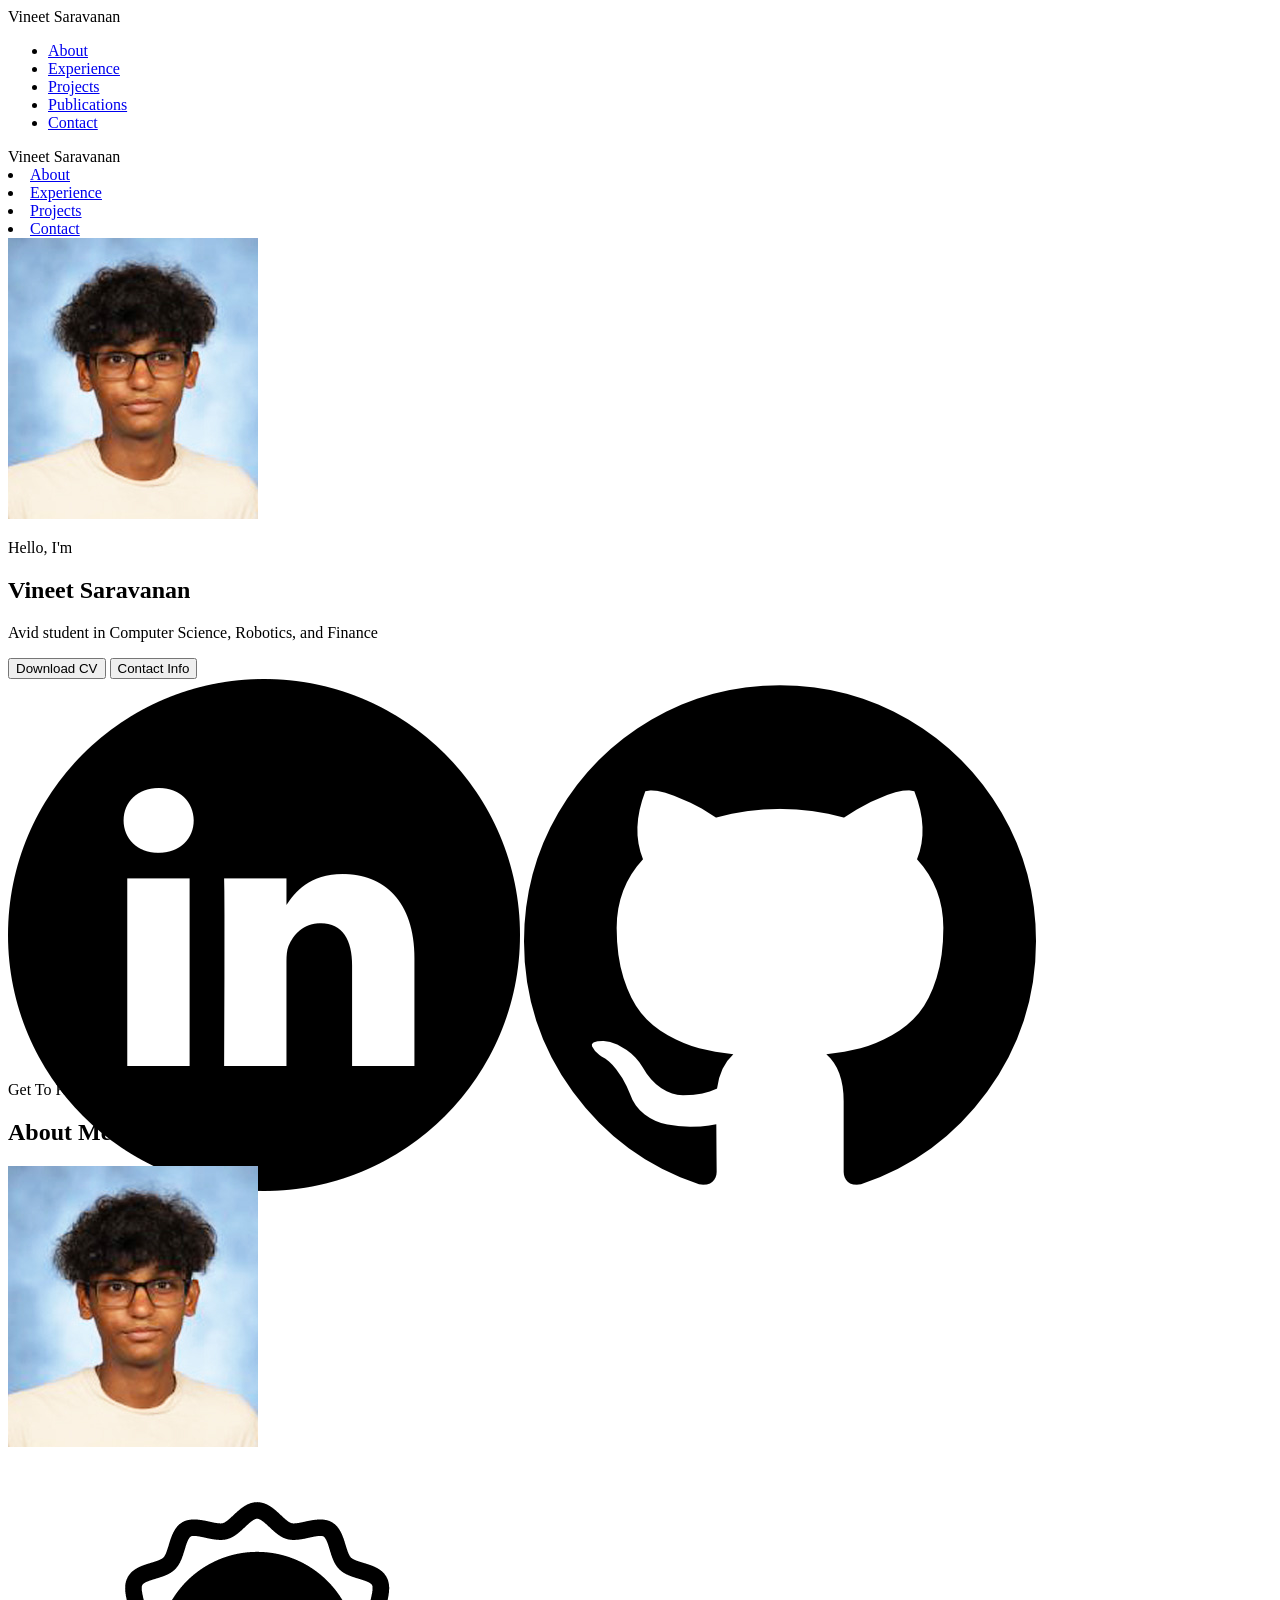
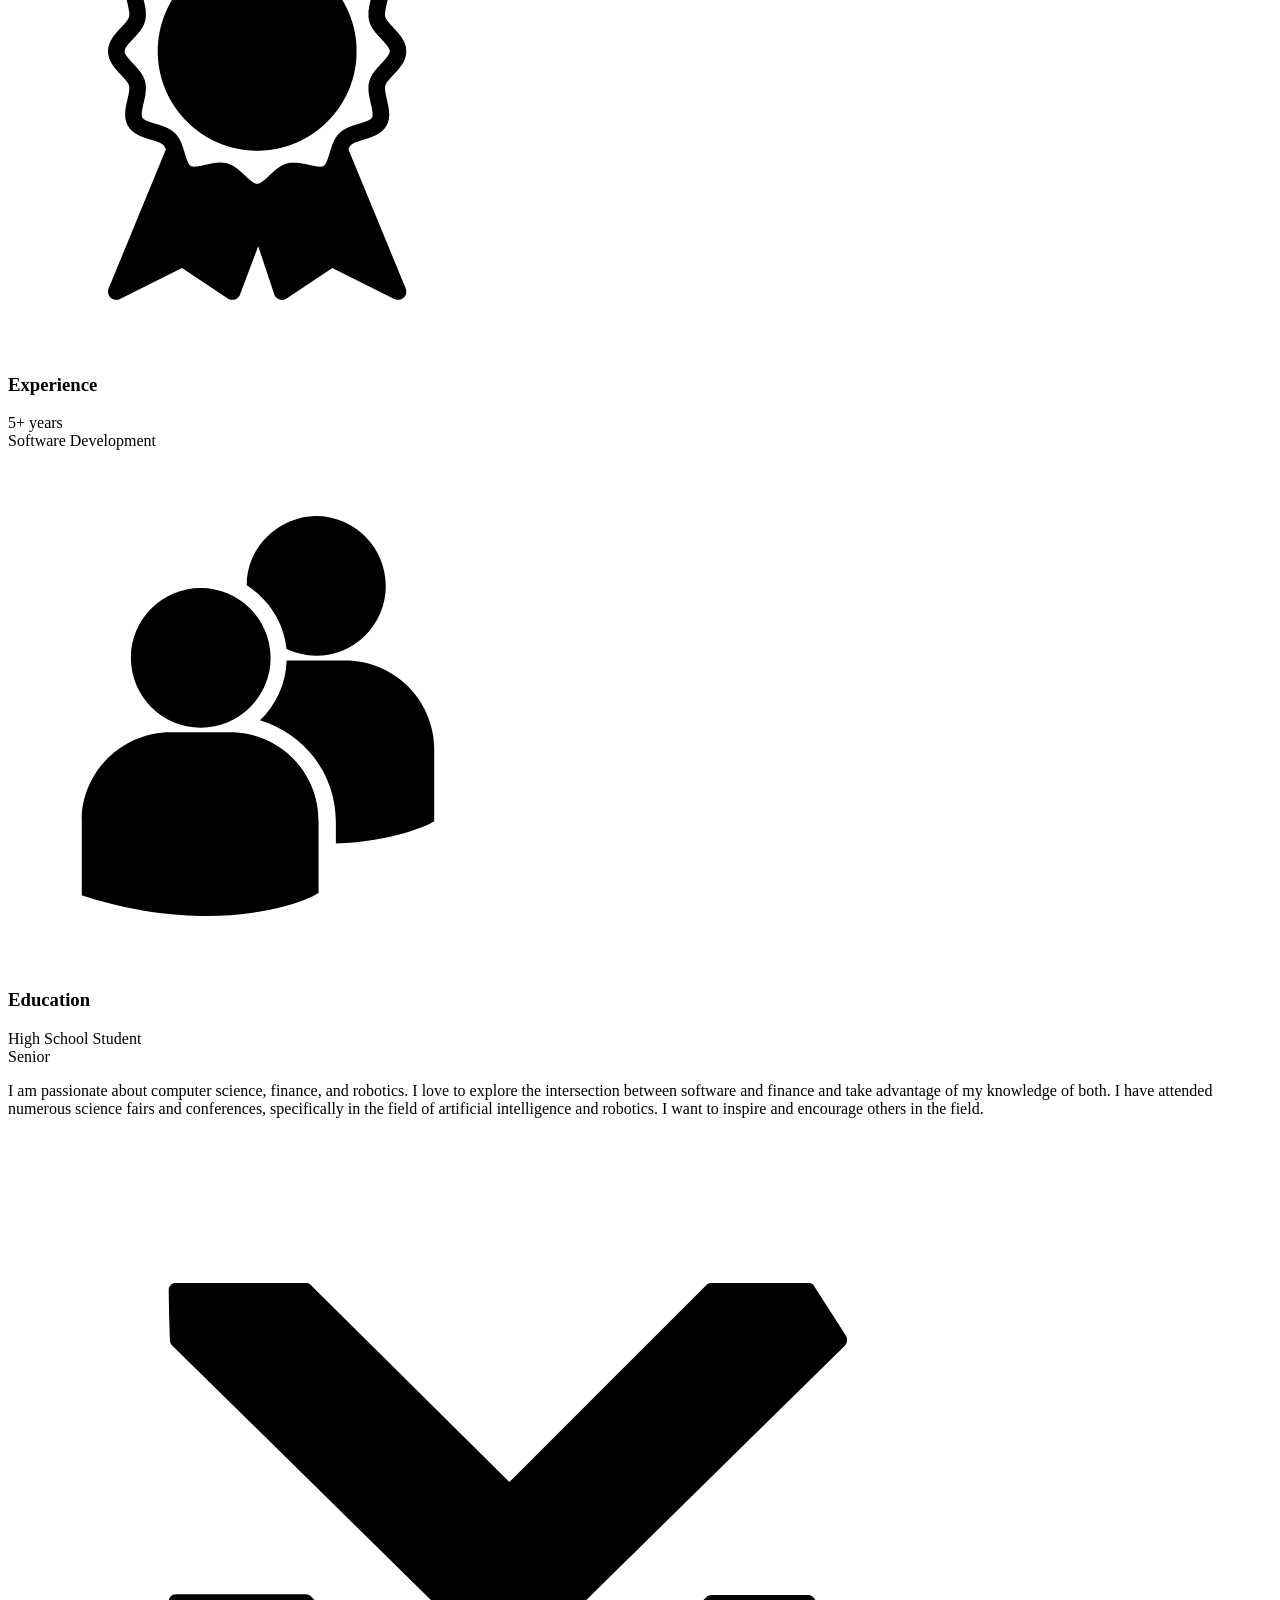
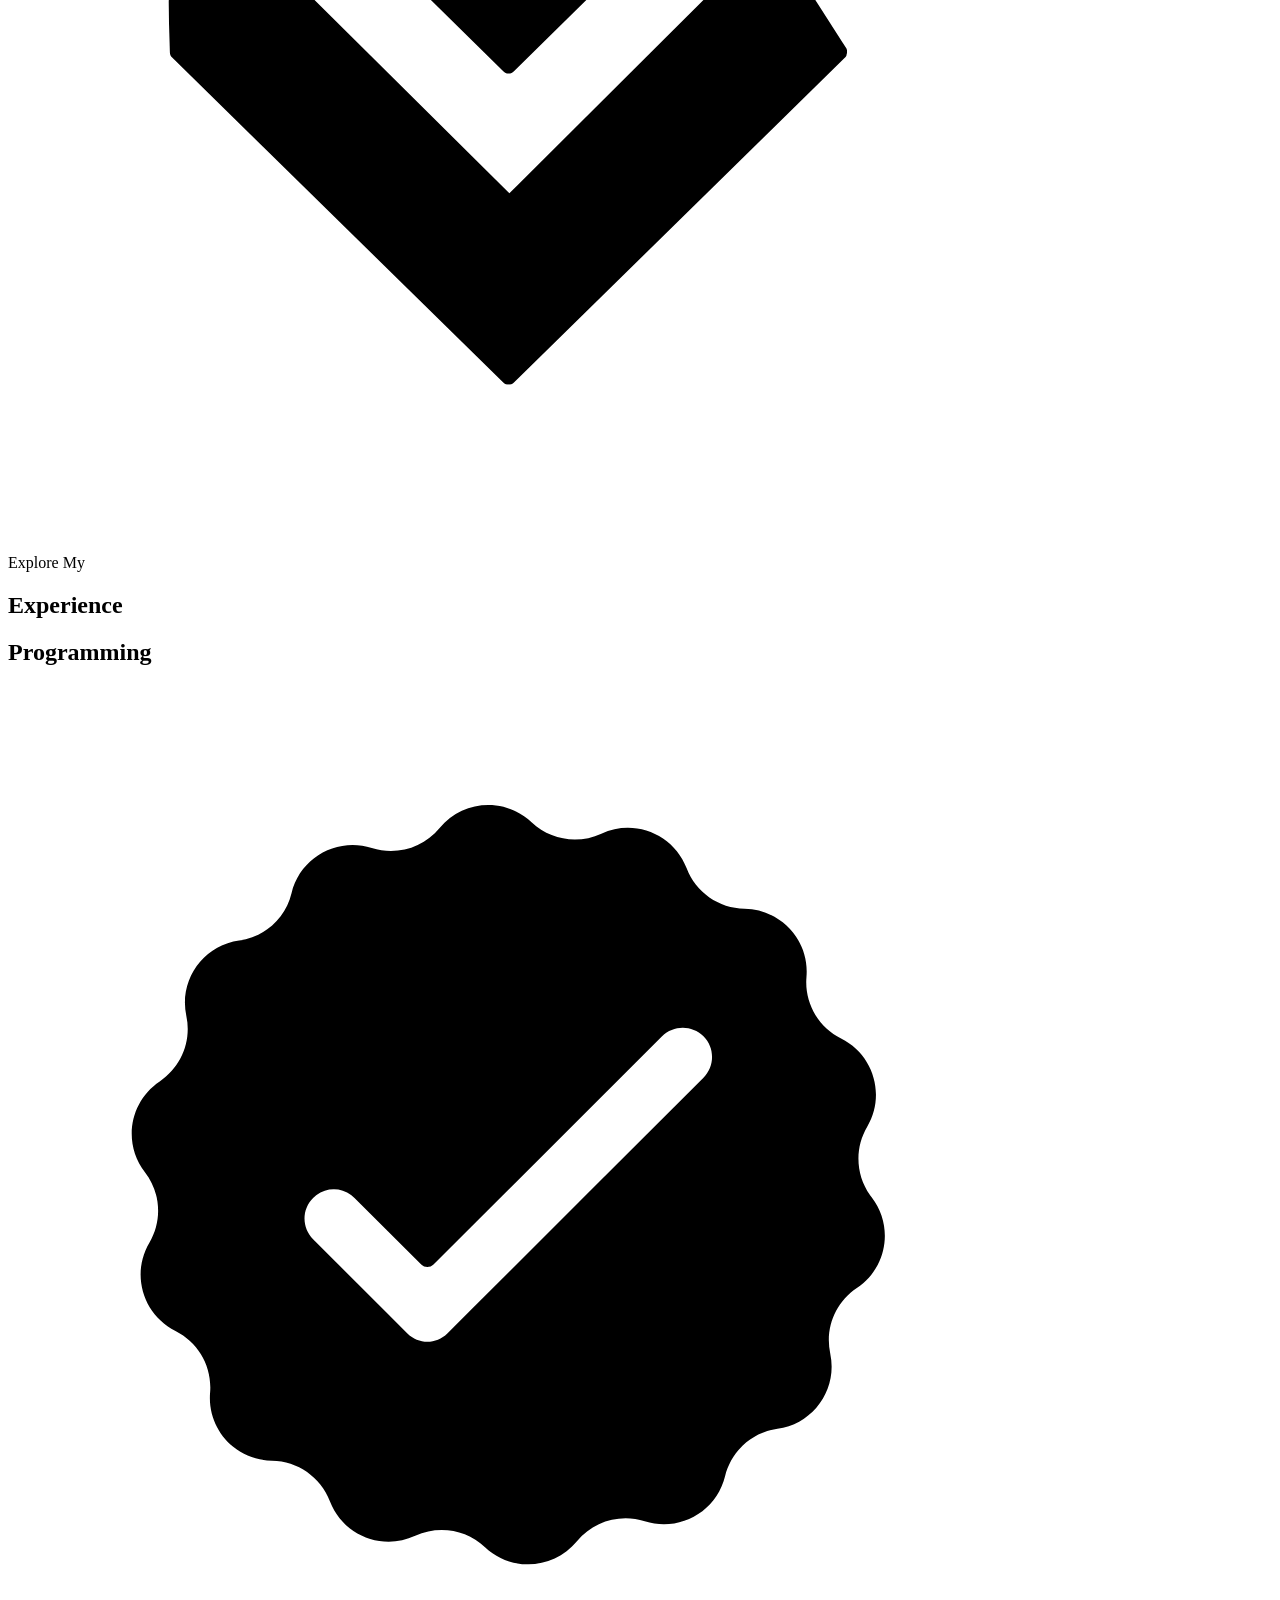
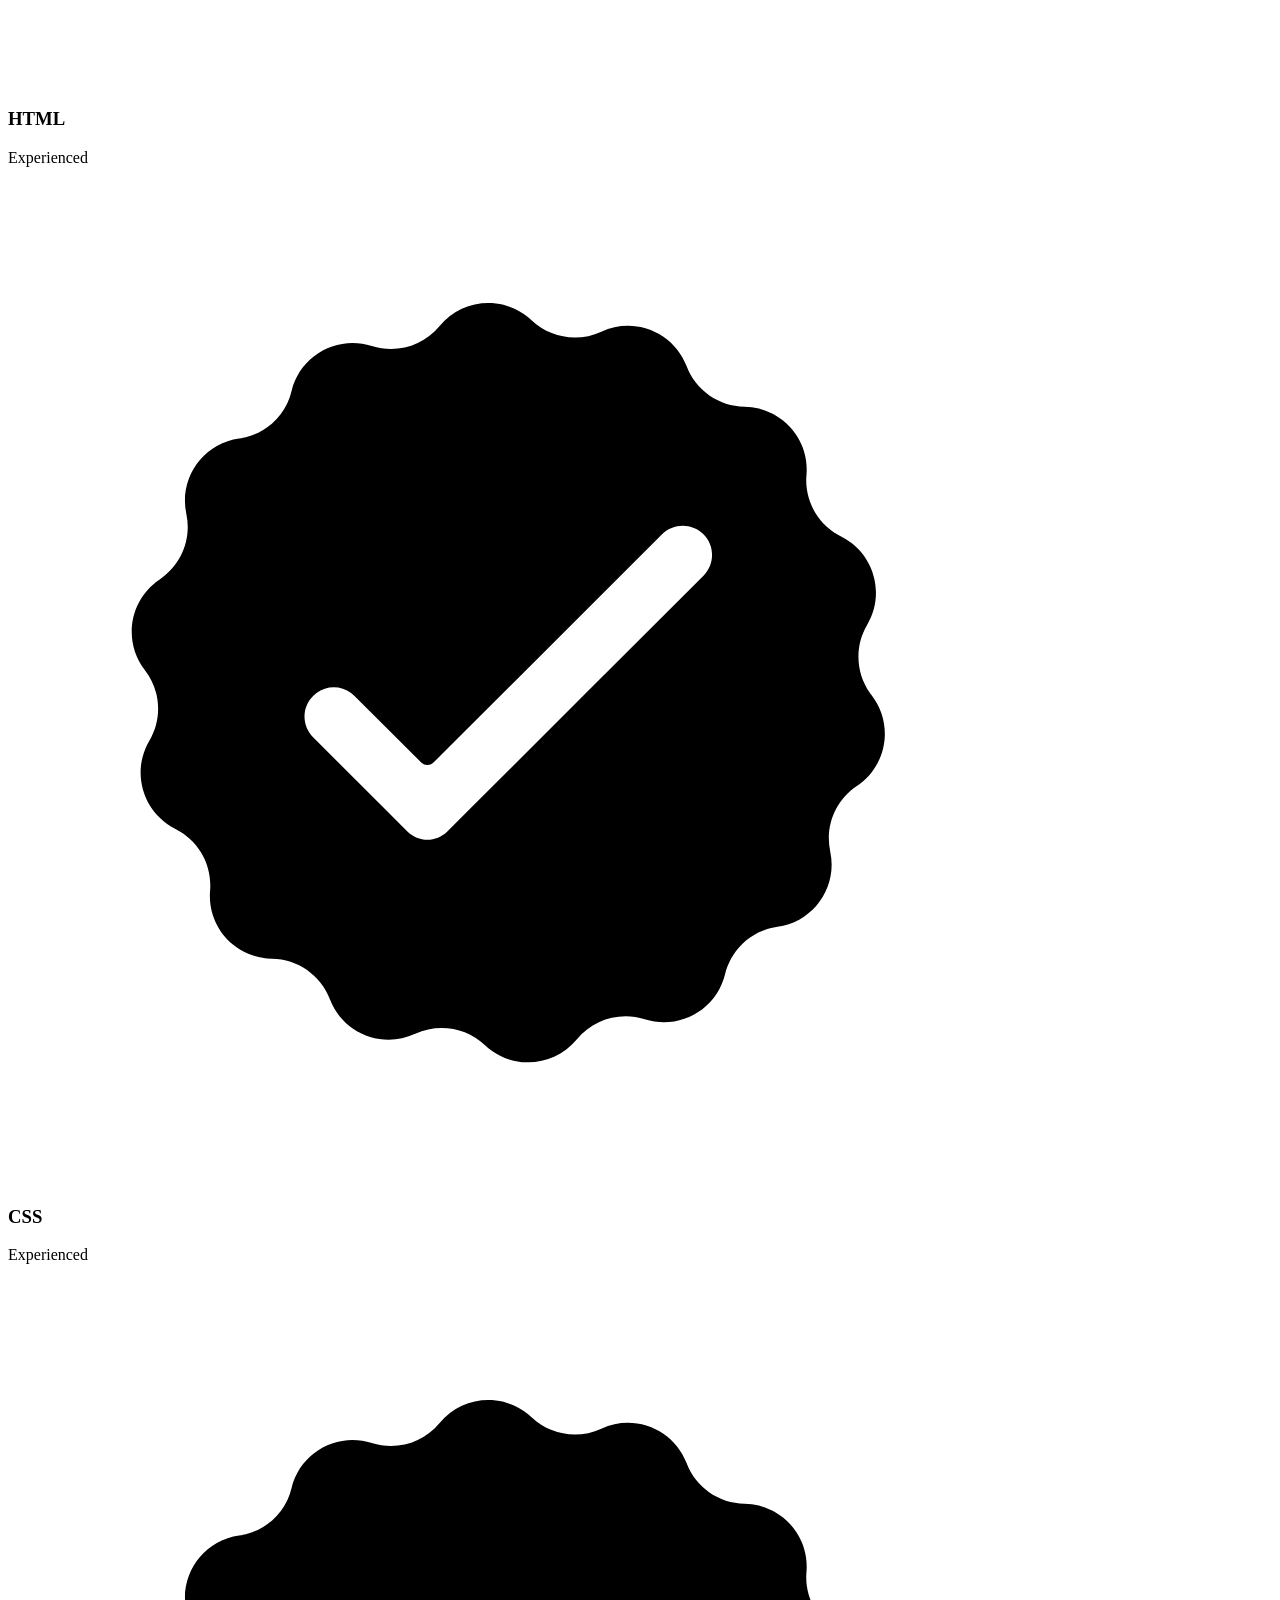
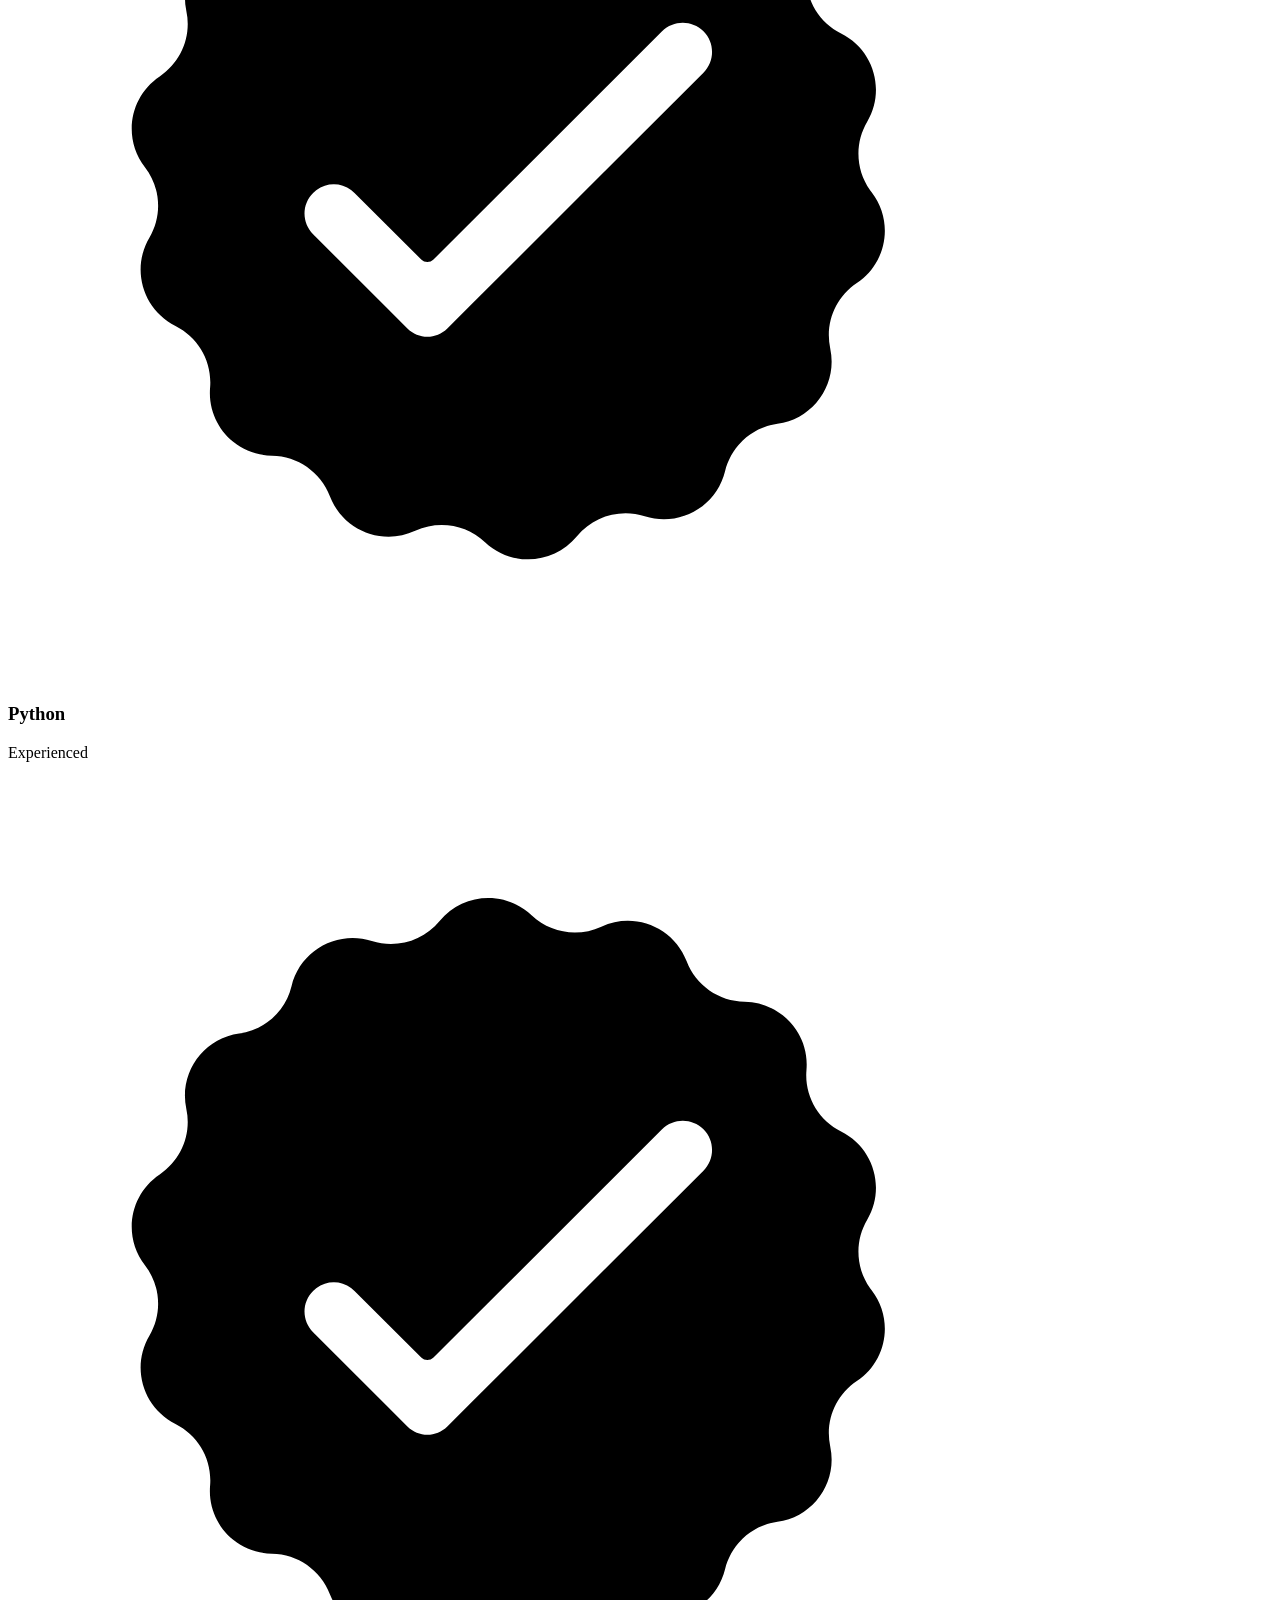
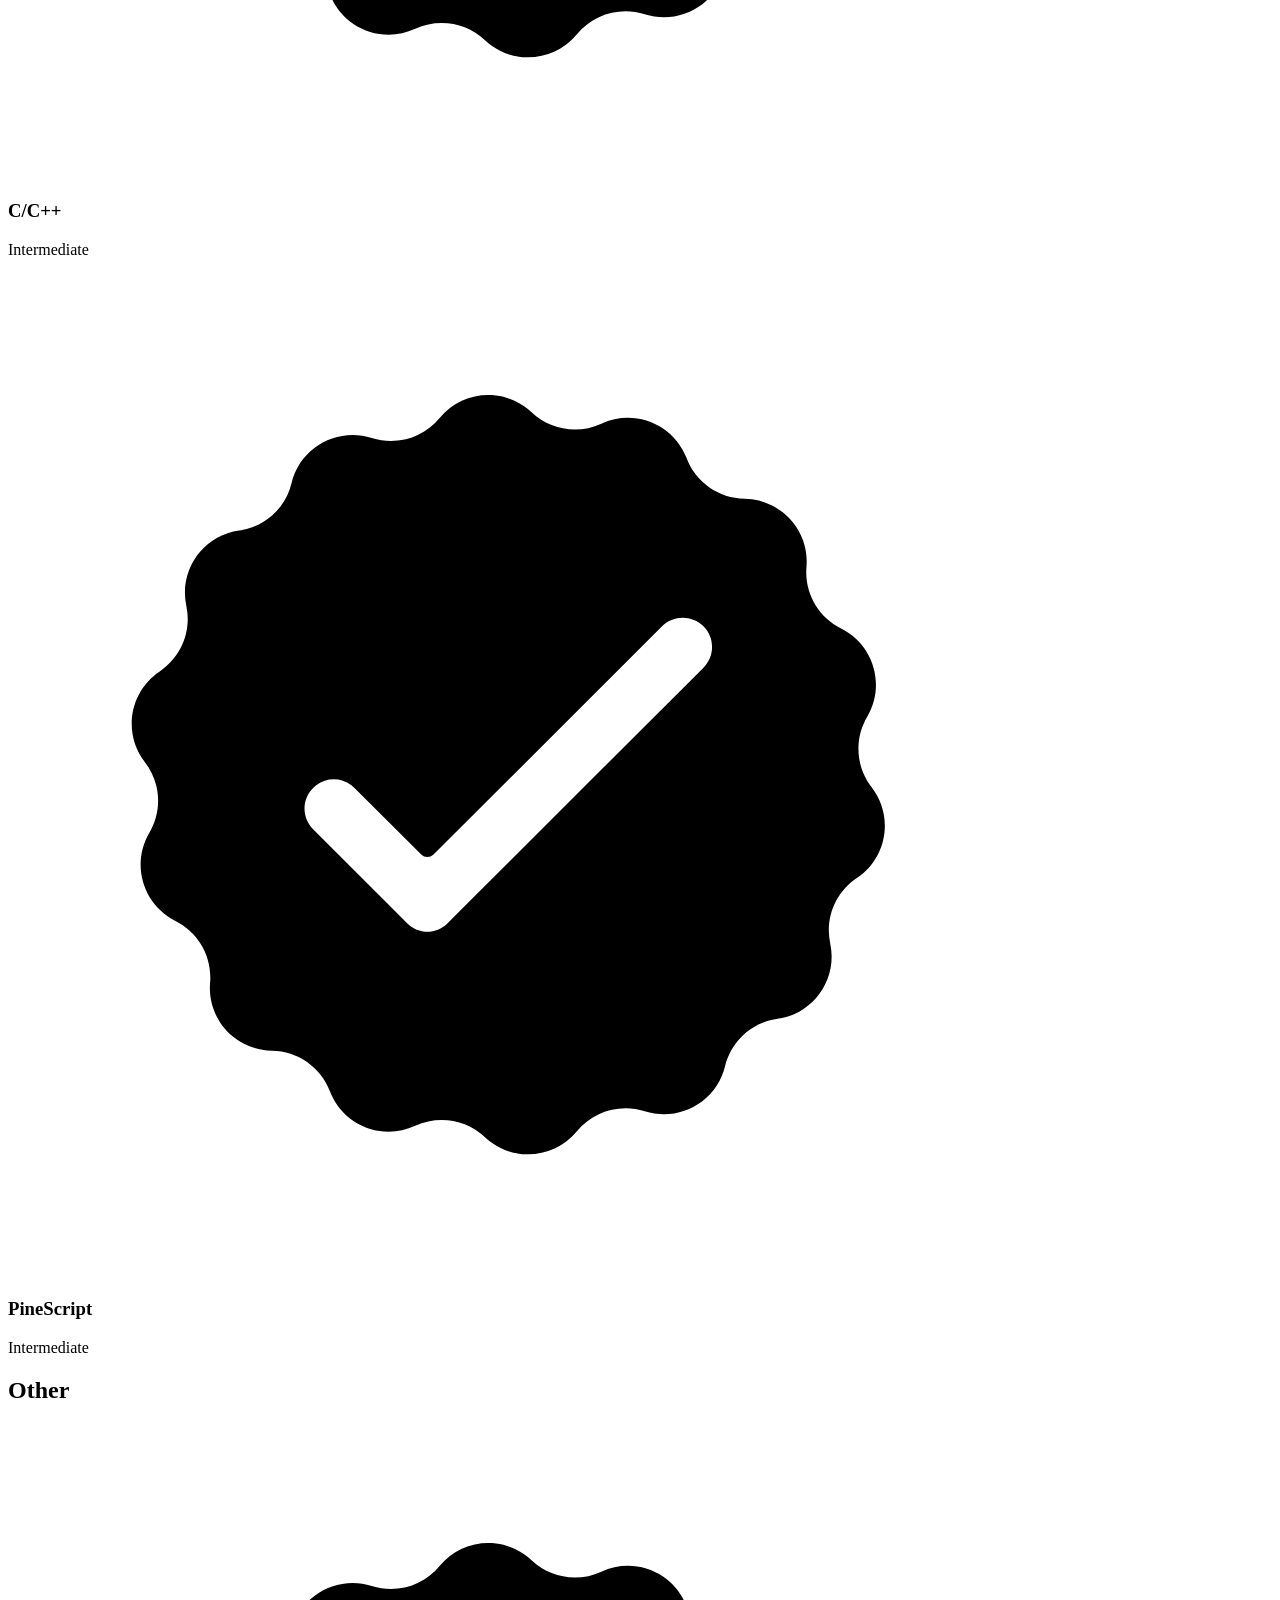
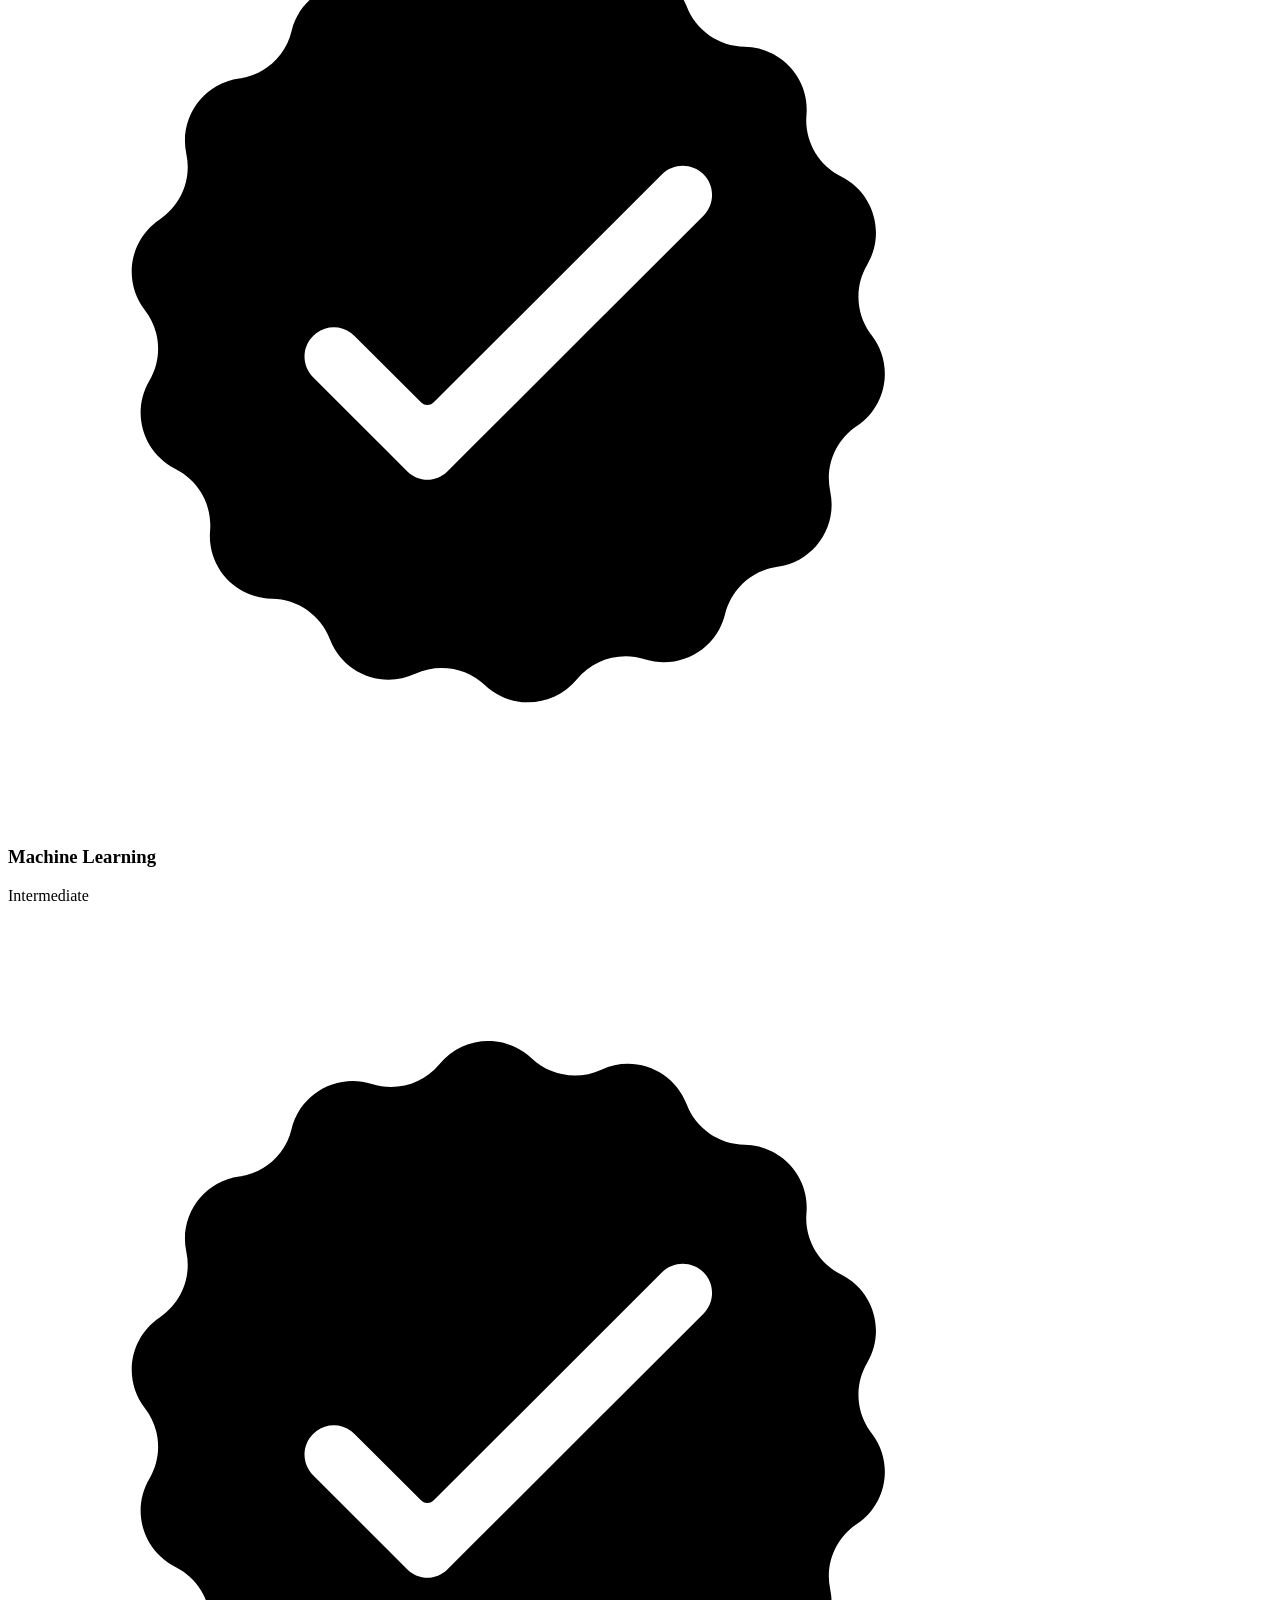
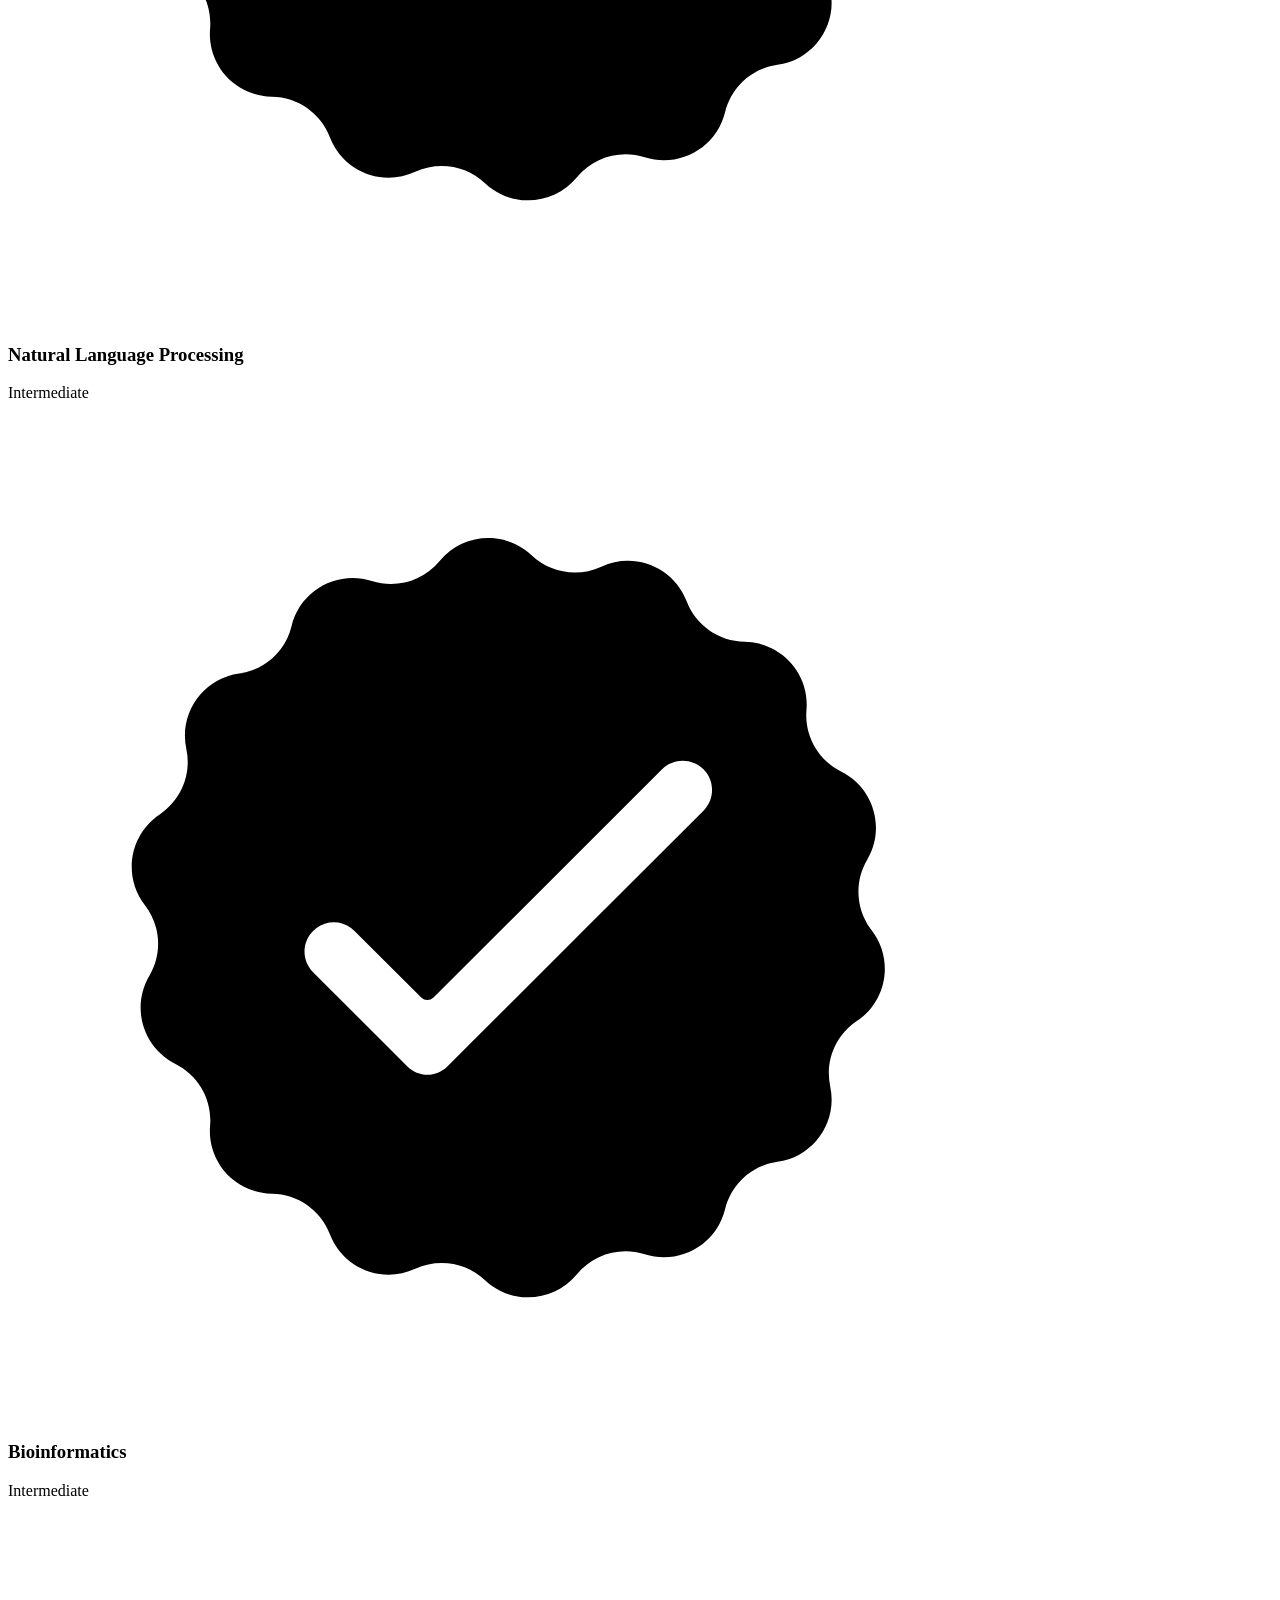
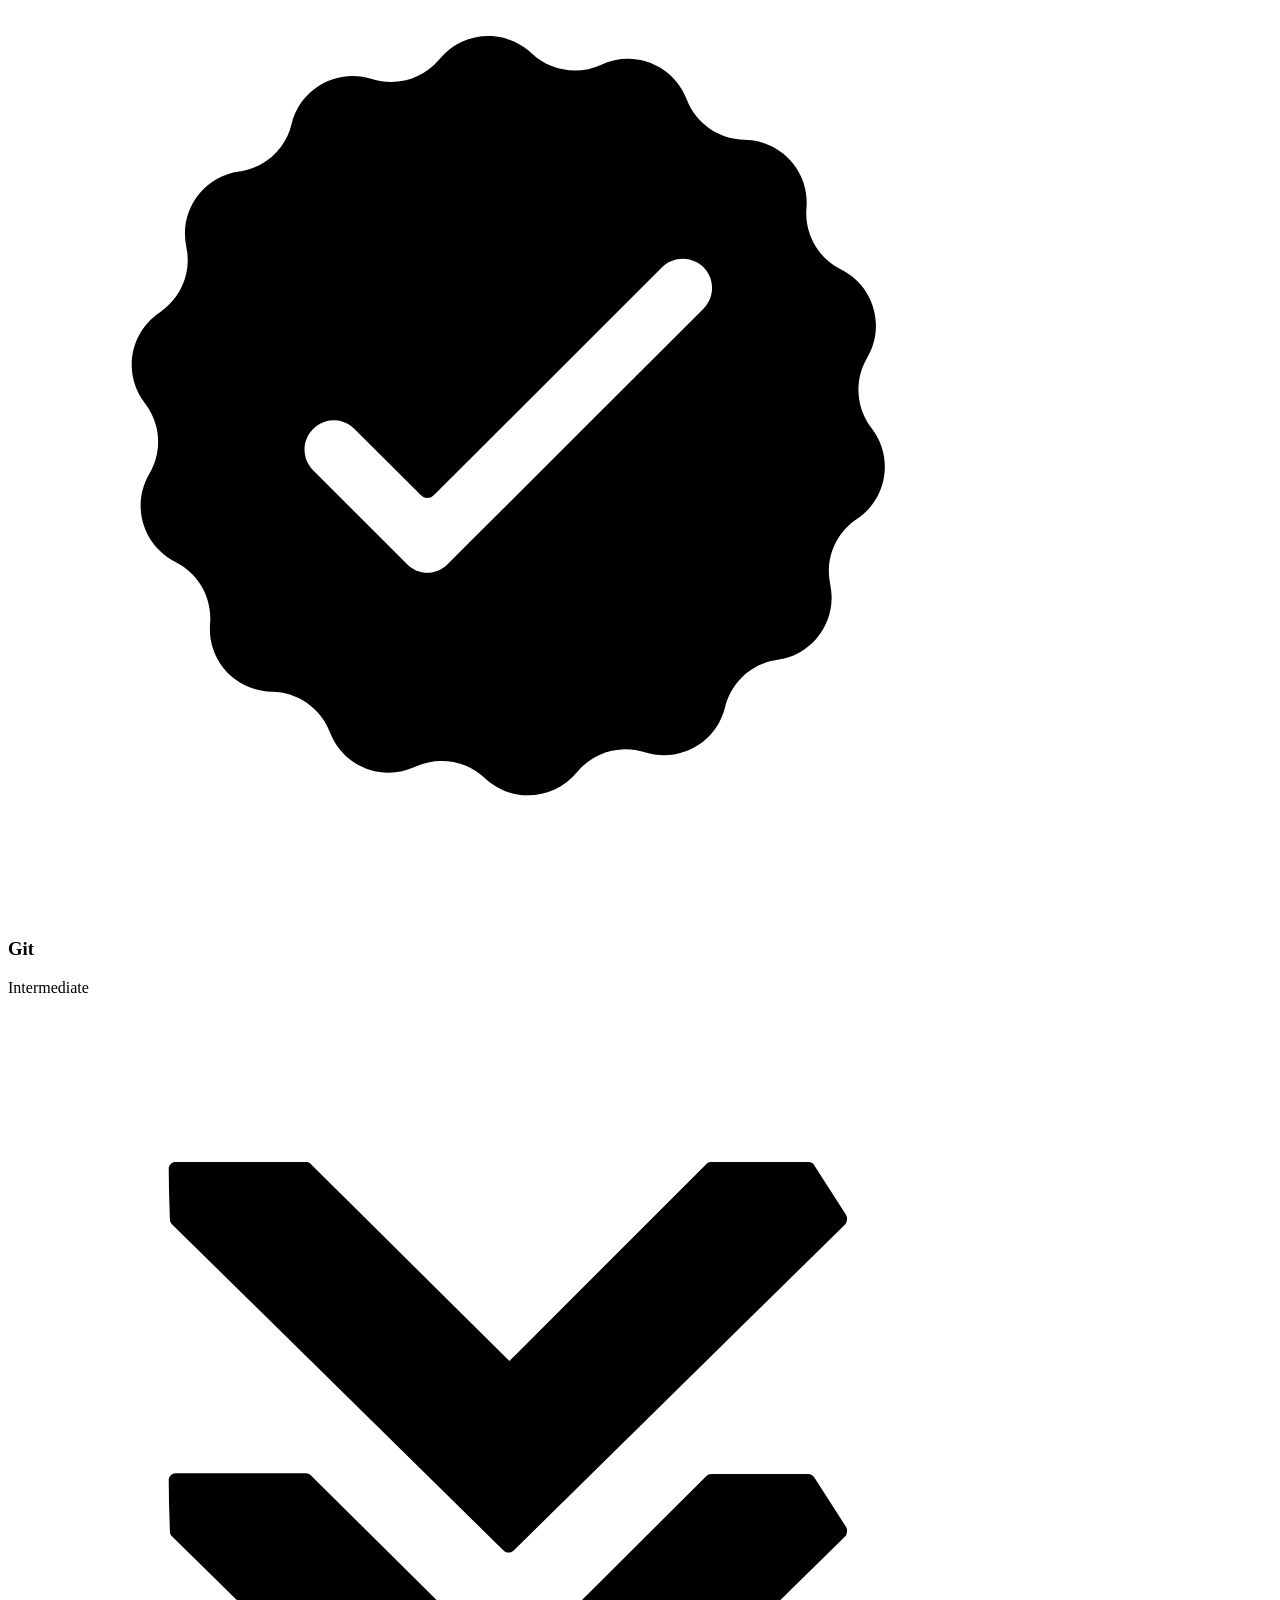
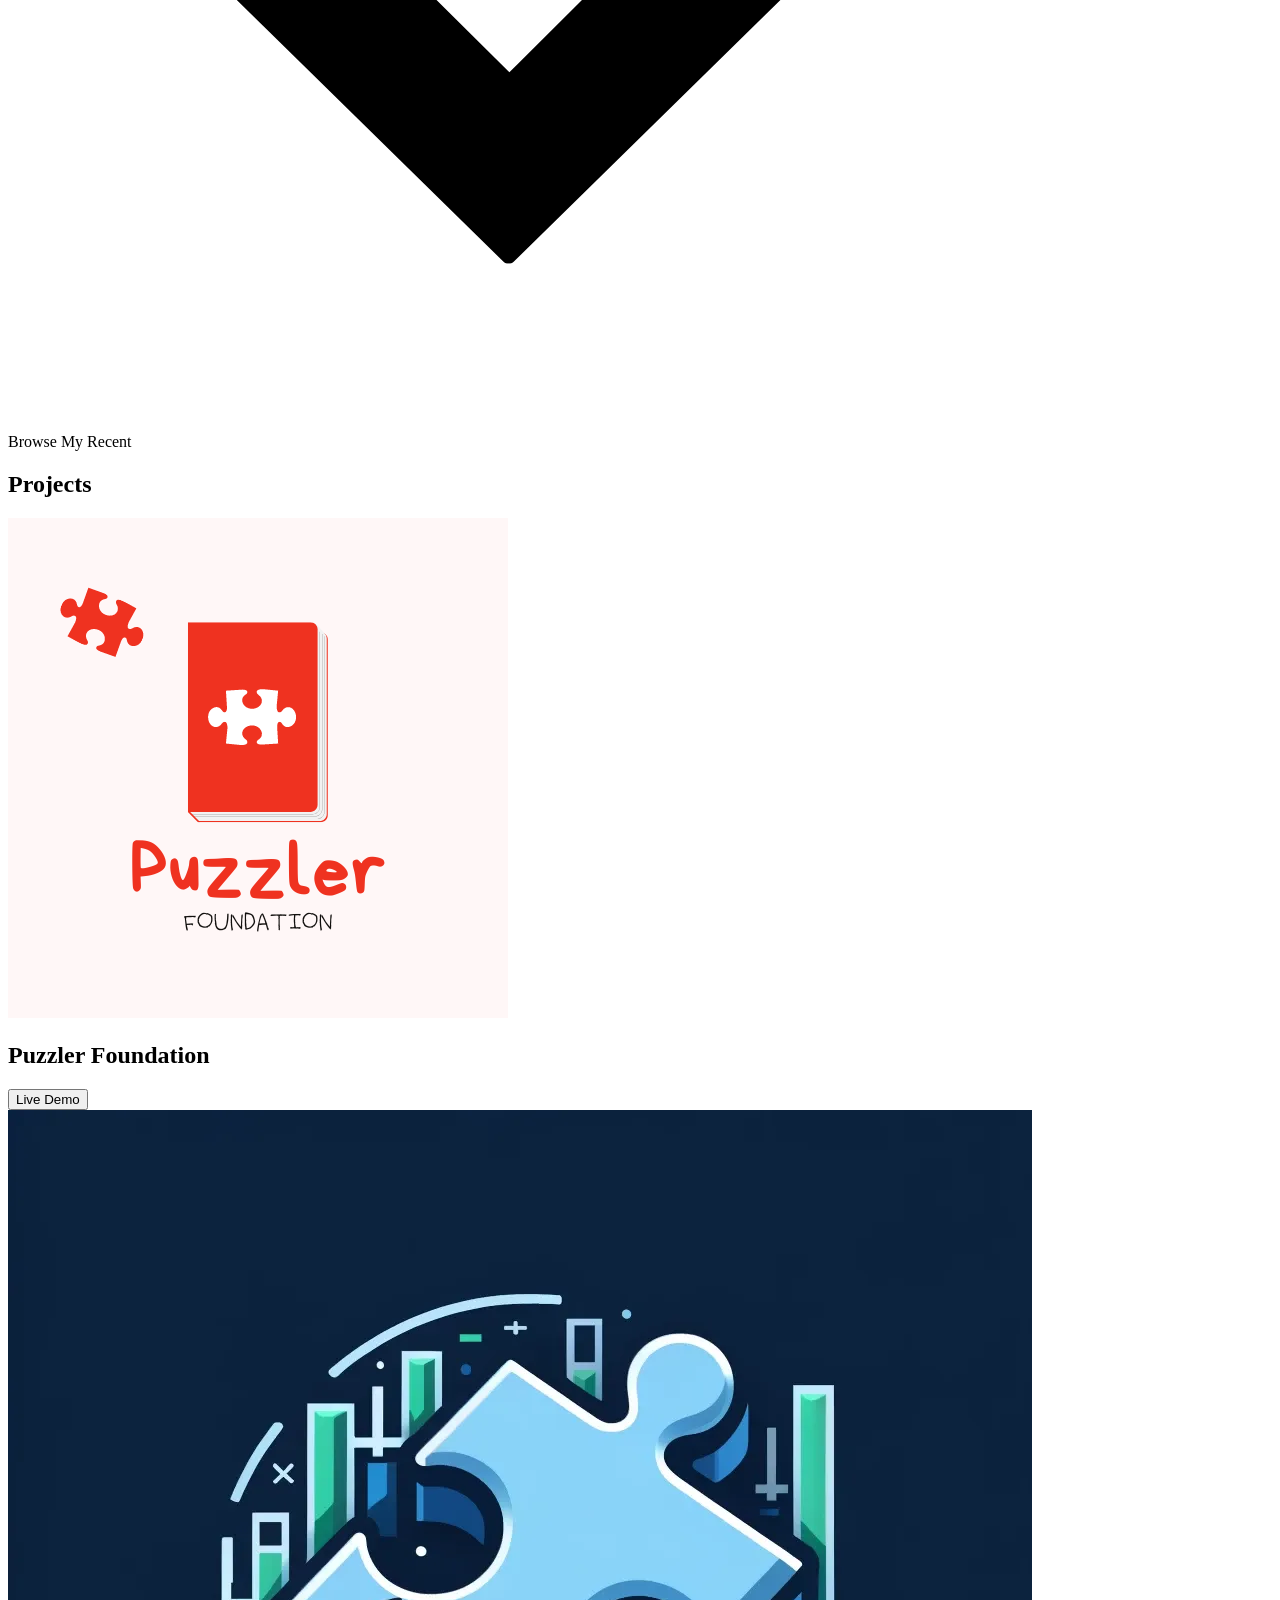
==== index.html @ 478db34f "modified image" ====
<!DOCTYPE html>
<html lang="en">
  <head>
    <link rel="shortcut icon" type="image/x-icon" href="./assets/icon.ico" />
    <meta charset="UTF-8" />
    <meta http-equiv="X-UA-Compatible" content="IE=edge" />
    <meta name="viewport" content="width=device-width, initial-scale=1.0" />
    <title>My Portfolio</title>
    <link rel="stylesheet" href="style.css" />
    <link rel="stylesheet" href="mediaqueries.css" />
  </head>
  <body>
    <nav id="desktop-nav">
      <div class="logo">Vineet Saravanan</div>
      <div>
        <ul class="nav-links">
          <li><a href="#about">About</a></li>
          <li><a href="#experience">Experience</a></li>
          <li><a href="#projects">Projects</a></li>
          <li><a href="#publications">Publications</a></li>
          <li><a href="#contact">Contact</a></li>
        </ul>
      </div>
    </nav>
    <nav id="hamburger-nav">
      <div class="logo">Vineet Saravanan</div>
      <div class="hamburger-menu">
        <div class="hamburger-icon" onclick="toggleMenu()">
          <span></span>
          <span></span>
          <span></span>
        </div>
        <div class="menu-links">
          <li><a href="#about" onclick="toggleMenu()">About</a></li>
          <li><a href="#experience" onclick="toggleMenu()">Experience</a></li>
          <li><a href="#projects" onclick="toggleMenu()">Projects</a></li>
          <li><a href="#contact" onclick="toggleMenu()">Contact</a></li>
        </div>
      </div>
    </nav>
    <section id="profile">
      <div class="section__pic-container">
        <img src="./assets/profile-pic.png" alt="Vineet Saravanan profile picture"/>
      </div>
      <div class="section__text">
        <p class="section__text__p1">Hello, I'm</p>
        <h1 class="title">Vineet Saravanan</h1>
        <p class="section__text__p2">Avid student in Computer Science, Robotics, and Finance</p>
        <div class="btn-container">
          <button
            class="btn btn-color-2"
            onclick="window.open('')"
          >
            Download CV
          </button>
          <button class="btn btn-color-1" onclick="location.href='./#contact'">
            Contact Info
          </button>
        </div>
        <div id="socials-container">
          <img
            src="./assets/linkedin.png"
            alt="My LinkedIn profile"
            class="icon"
            onclick="window.open('https://linkedin.com/in/vineet-saravanan', '_blank')"
          />
          <img
            src="./assets/github.png"
            alt="My Github profile"
            class="icon"
            onclick="window.open('https://linkedin.com/in/vineet-saravanan', '_blank')"
          />
        </div>
      </div>
    </section>
    <section id="about">
      <p class="section__text__p1">Get To Know More</p>
      <h1 class="title">About Me</h1>
      <div class="section-container">
        <div class="section__pic-container">
          <img
            src="./assets/about-pic.png"
            alt="Profile picture"
            class="about-pic"
          />
        </div>
        <div class="about-details-container">
          <div class="about-containers">
            <div class="details-container">
              <img
                src="./assets/experience.png"
                alt="Experience icon"
                class="icon"
              />
              <h3>Experience</h3>
              <p>5+ years <br />Software Development</p>
            </div>
            <div class="details-container">
              <img
                src="./assets/education.png"
                alt="Education icon"
                class="icon"
              />
              <h3>Education</h3>
              <p>High School Student<br />Senior</p>
            </div>
          </div>
          <div class="text-container">
            <p>
              I am passionate about computer science, finance, and robotics. I 
              love to explore the intersection between software and finance and 
              take advantage of my knowledge of both. I have attended numerous 
              science fairs and conferences, specifically in the field of artificial 
              intelligence and robotics. I want to inspire and encourage others in 
              the field.
            </p>
          </div>
        </div>
      </div>
      <img
        src="./assets/arrow.png"
        alt="Arrow icon"
        class="icon arrow"
        onclick="location.href='./#experience'"
      />
    </section>
    <section id="experience">
      <p class="section__text__p1">Explore My</p>
      <h1 class="title">Experience</h1>
      <div class="experience-details-container">
        <div class="about-containers">
          <div class="details-container">
            <h2 class="experience-sub-title">Programming</h2>
            <div class="article-container">
              <article>
                <img
                  src="./assets/checkmark.png"
                  alt="Experience icon"
                  class="icon"
                />
                <div>
                  <h3>HTML</h3>
                  <p>Experienced</p>
                </div>
              </article>
              <article>
                <img
                  src="./assets/checkmark.png"
                  alt="Experience icon"
                  class="icon"
                />
                <div>
                  <h3>CSS</h3>
                  <p>Experienced</p>
                </div>
              </article>
              <article>
                <img
                  src="./assets/checkmark.png"
                  alt="Experience icon"
                  class="icon"
                />
                <div>
                  <h3>Python</h3>
                  <p>Experienced</p>
                </div>
              </article>
              <article>
                <img
                  src="./assets/checkmark.png"
                  alt="Experience icon"
                  class="icon"
                />
                <div>
                  <h3>C/C++</h3>
                  <p>Intermediate</p>
                </div>
              </article>
              <article>
                <img
                  src="./assets/checkmark.png"
                  alt="Experience icon"
                  class="icon"
                />
                <div>
                  <h3>PineScript</h3>
                  <p>Intermediate</p>
                </div>
              </article>
            </div>
          </div>
          <div class="details-container">
            <h2 class="experience-sub-title">Other</h2>
            <div class="article-container">
              <article>
                <img
                  src="./assets/checkmark.png"
                  alt="Experience icon"
                  class="icon"
                />
                <div>
                  <h3>Machine Learning</h3>
                  <p>Intermediate</p>
                </div>
              </article>
              <article>
                <img
                  src="./assets/checkmark.png"
                  alt="Experience icon"
                  class="icon"
                />
                <div>
                  <h3>Natural Language Processing</h3>
                  <p>Intermediate</p>
                </div>
              </article>
              <article>
                <img
                  src="./assets/checkmark.png"
                  alt="Experience icon"
                  class="icon"
                />
                <div>
                  <h3>Bioinformatics</h3>
                  <p>Intermediate</p>
                </div>
              </article>
              <article>
                <img
                  src="./assets/checkmark.png"
                  alt="Experience icon"
                  class="icon"
                />
                <div>
                  <h3>Git</h3>
                  <p>Intermediate</p>
                </div>
              </article>
            </div>
          </div>
        </div>
      </div>
      <img
        src="./assets/arrow.png"
        alt="Arrow icon"
        class="icon arrow"
        onclick="location.href='./#projects'"
      />
    </section>
    <section id="projects">
      <p class="section__text__p1">Browse My Recent</p>
      <h1 class="title">Projects</h1>
      <div class="experience-details-container">
        <div class="about-containers">
          <div class="details-container color-container">
            <div class="article-container">
              <img
                src="./assets/project-1.png"
                alt="Project 1"
                class="project-img"
              />
            </div>
            <h2 class="experience-sub-title project-title">Puzzler Foundation</h2>
            <div class="btn-container">
              <button
                class="btn btn-color-2 project-btn"
                onclick="window.open('https://www.puzzlerfoundation.org/', '_blank')"
              >
                Live Demo
              </button>
            </div>
          </div>
          <div class="details-container color-container">
            <div class="article-container">
              <img
                src="./assets/project-2.png"
                alt="Project 2"
                class="project-img"
              />
            </div>
            <h2 class="experience-sub-title project-title">Puzzler Trades</h2>
            <div class="btn-container">
              <button
                class="btn btn-color-2 project-btn"
                onclick="window.open('https://www.fiverr.com/vs_puzzler', '_blank')"
              >
                Fiverr
              </button>
              <button
                class="btn btn-color-2 project-btn"
                onclick="window.open('https://www.tradingview.com/u/PuzzlerTrades/#published-scripts', '_blank')"
              >
                Portfolio
              </button>
            </div>
          </div>
          <div class="details-container color-container">
            <div class="article-container">
              <img
                src="./assets/project-3.png"
                alt="Project 3"
                class="project-img"
              />
            </div>
            <h2 class="experience-sub-title project-title">Improved Brain Aneurysm Diagnosis and Detection</h2>
            <div class="btn-container">
              <button
                class="btn btn-color-2 project-btn"
                onclick="window.open('https://github.com/VSPuzzler/BrainAneurysm', '_blank')"
              >
                Github
              </button>
              <button
                class="btn btn-color-2 project-btn"
                onclick="window.open('https://github.com/VSPuzzler/WebApp', '_blank')"
              >
                Static Demo Code
              </button>
            </div>
          </div>
        </div>
      </div>
      <img
        src="./assets/arrow.png"
        alt="Arrow icon"
        class="icon arrow"
        onclick="location.href='./#publications'"
      />
    </section>
    <section id="publications">
      <p class="section__text__p1">Browse My Recent</p>
      <h1 class="title">Publications</h1>
      <div class="experience-details-container">
        <div class="about-containers">
          <div class="details-container color-container">
            <div class="article-container">
              <img
                src="./assets/publication-1.png"
                alt="Project 1"
                class="project-img"
              />
            </div>
            <h2 class="experience-sub-title project-title">Enhanced Brain Arteries and Aneurysms Analysis Using CAE-CFD Approach</h2>
            <div class="btn-container">
              <button
                class="btn btn-color-2 project-btn"
              >
                (Publication Pending)
              </button>
            </div>
          </div>
          <div class="details-container color-container">
            <div class="article-container">
              <img
                src="./assets/publication-2.png"
                alt="Project 2"
                class="project-img"
              />
            </div>
            <h2 class="experience-sub-title project-title">OUNLP at SemEval-2024 Task 9: Retrieval-Augmented Generation for
              Solving Brain Teasers with LLMs</h2>
            <div class="btn-container">
              <button
                class="btn btn-color-2 project-btn"
                onclick="window.open('https://aclanthology.org/2024.semeval-1.32.pdf', '_blank')"
              >
                Paper Link
              </button>
            </div>
          </div>
          <div class="details-container color-container">
            <div class="article-container">
              <img
                src="./assets/publication-3.png"
                alt="Project 3"
                class="project-img"
              />
            </div>
            <h2 class="experience-sub-title project-title">Mr-wallace at SemEval-2023 Task 5: Novel Clickbait Spoiling Algorithm
              Using Natural Language Processing</h2>
            <div class="btn-container">
              <button
                class="btn btn-color-2 project-btn"
                onclick="window.open('https://aclanthology.org/2023.semeval-1.225.pdf', '_blank')"
              >
                Paper Link
              </button>
            </div>
          </div>
        </div>
      </div>
      <img
        src="./assets/arrow.png"
        alt="Arrow icon"
        class="icon arrow"
        onclick="location.href='./#contact'"
      />
    </section>
    <section id="contact">
      <p class="section__text__p1">Get in Touch</p>
      <h1 class="title">Contact Me</h1>
      <div class="contact-info-upper-container">
        <div class="contact-info-container">
          <img
            src="./assets/email.png"
            alt="Email icon"
            class="icon contact-icon email-icon"
          />
          <p><a href="vineetsaravanan@gmail.com">vineetsaravanan@gmail.com</a></p>
        </div>
        <div class="contact-info-container">
          <img
            src="./assets/linkedin.png"
            alt="LinkedIn icon"
            class="icon contact-icon"
          />
          <p><a href="https://linkedin.com/in/vineet-saravanan" target="_blank">LinkedIn</a></p>
        </div>
      </div>
    </section>
    <footer>
      <nav>
        <div class="nav-links-container">
          <ul class="nav-links">
            <li><a href="#about">About</a></li>
            <li><a href="#experience">Experience</a></li>
            <li><a href="#projects">Projects</a></li>
            <li><a href="#publications">Publications</a></li>
            <li><a href="#contact">Contact</a></li>
          </ul>
        </div>
      </nav>
      <p>Copyright &#169; 2025 Vineet Saravanan. All Rights Reserved.</p>
    </footer>
    <script src="script.js"></script>
  </body>
</html>
---- mediaqueries.css ----
@media screen and (max-width: 1400px) {
  #profile {
    height: 83vh;
    margin-bottom: 6rem;
  }
  .about-containers {
    flex-wrap: wrap;
  }
  #contact,
  #projects {
    height: fit-content;
  }
}

@media screen and (max-width: 1200px) {
  #desktop-nav {
    display: none;
  }
  #hamburger-nav {
    display: flex;
  }
  #experience,
  .experience-details-container {
    margin-top: 2rem;
  }
  #profile,
  .section-container {
    display: block;
  }
  .arrow {
    display: none;
  }
  section,
  .section-container {
    height: fit-content;
  }
  section {
    margin: 0 5%;
  }
  .section__pic-container {
    width: 275px;
    height: 275px;
    margin: 0 auto 2rem;
  }
  .about-containers {
    margin-top: 0;
  }
}

@media screen and (max-width: 600px) {
  #contact,
  footer {
    height: 40vh;
  }
  #profile {
    height: 83vh;
    margin-bottom: 0;
  }
  article {
    font-size: 1rem;
  }
  footer nav {
    height: fit-content;
    margin-bottom: 2rem;
  }
  .about-containers,
  .contact-info-upper-container,
  .btn-container {
    flex-wrap: wrap;
  }
  .contact-info-container {
    margin: 0;
  }
  .contact-info-container p,
  .nav-links li a {
    font-size: 1rem;
  }
  .experience-sub-title {
    font-size: 1.25rem;
  }
  .logo {
    font-size: 1.5rem;
  }
  .nav-links {
    flex-direction: column;
    gap: 0.5rem;
    text-align: center;
  }
  .section__pic-container {
    width: auto;
    height: 46vw;
    justify-content: center;
  }
  .section__text__p2 {
    font-size: 1.25rem;
  }
  .title {
    font-size: 2rem;
  }
  .text-container {
    text-align: justify;
  }
}
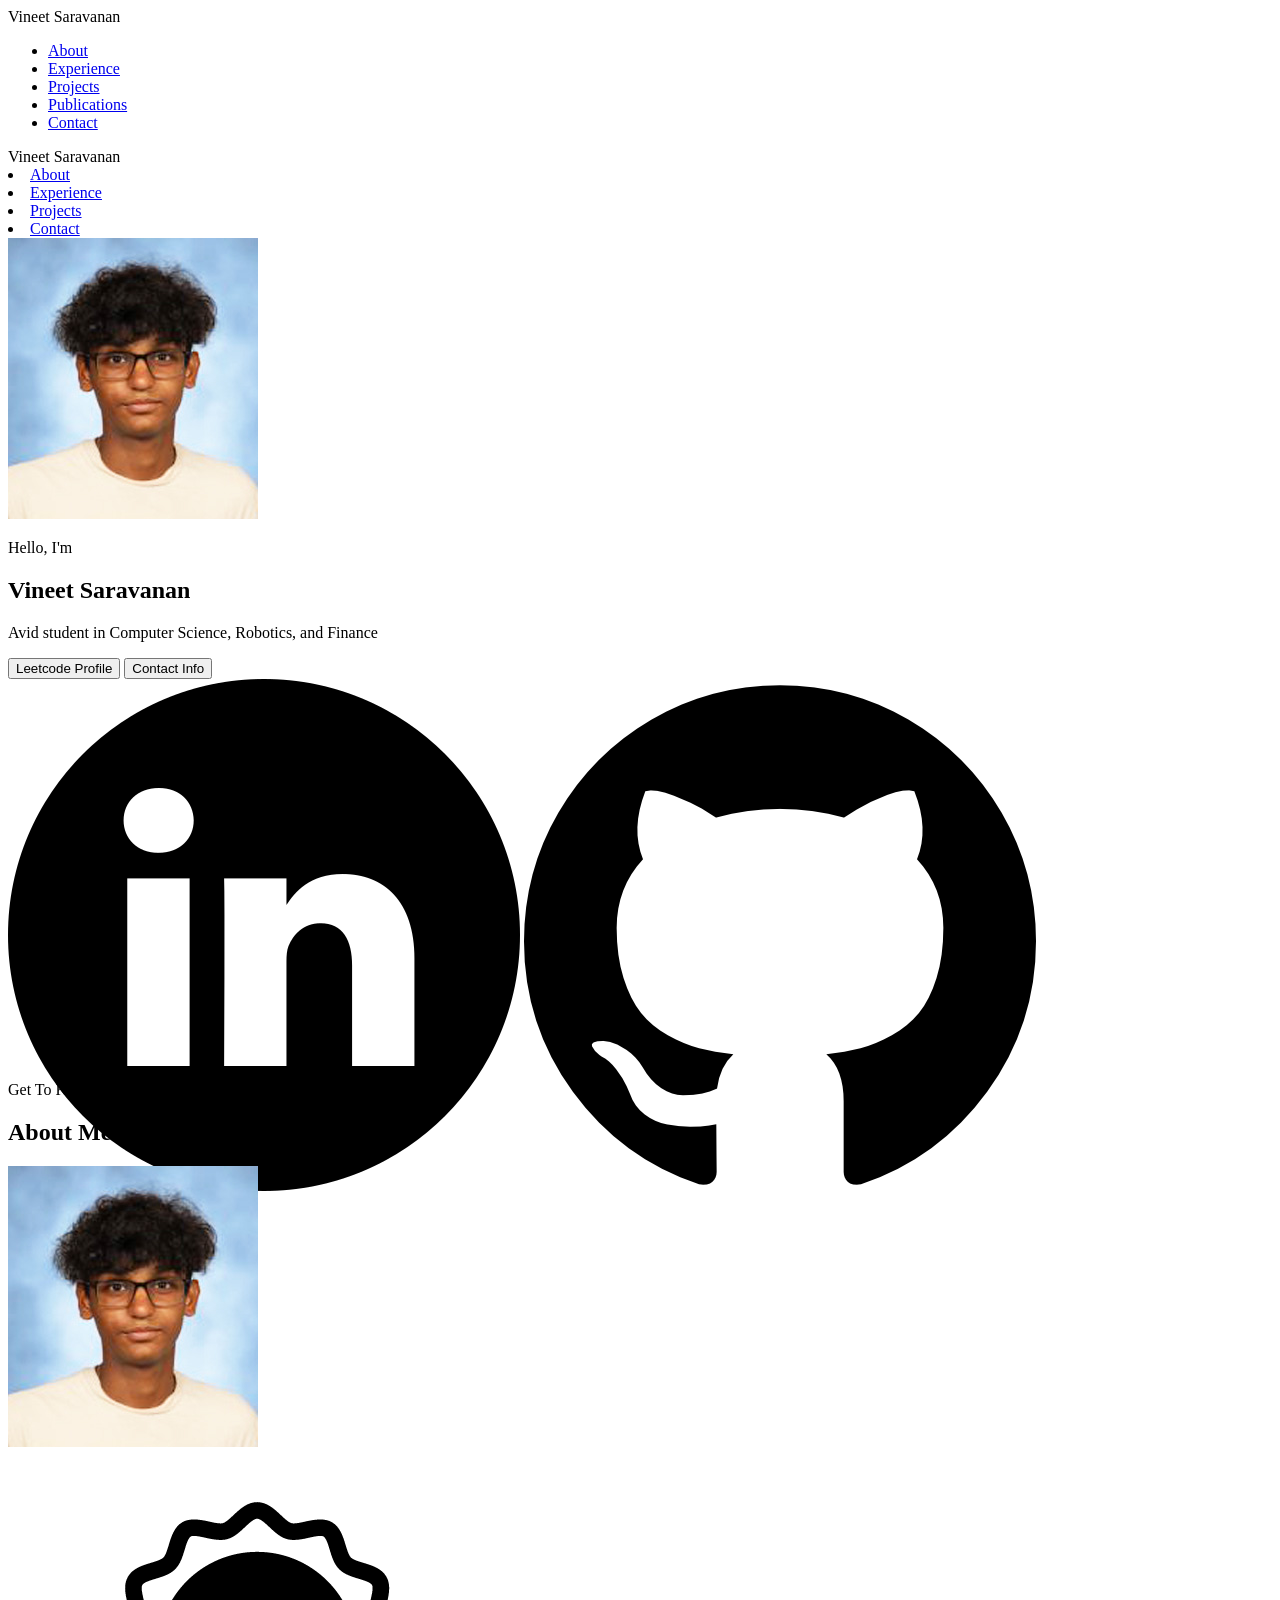
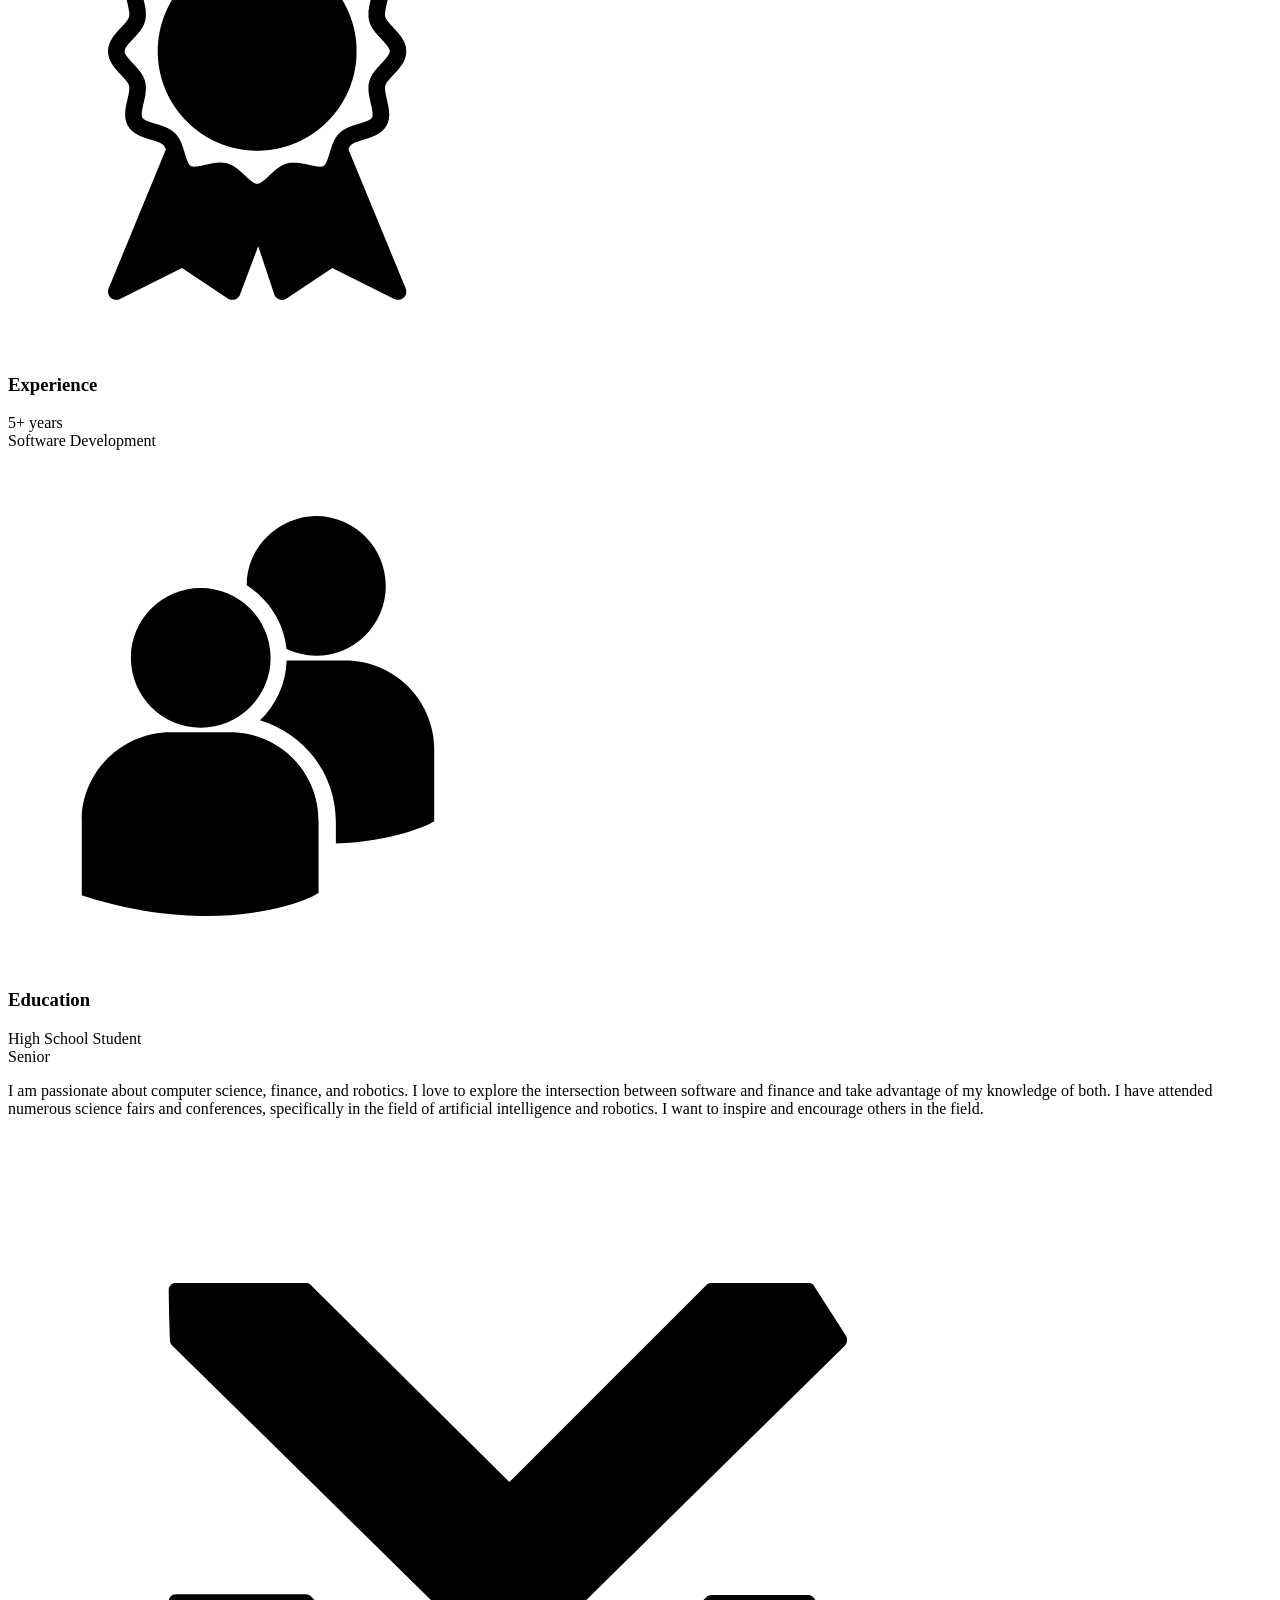
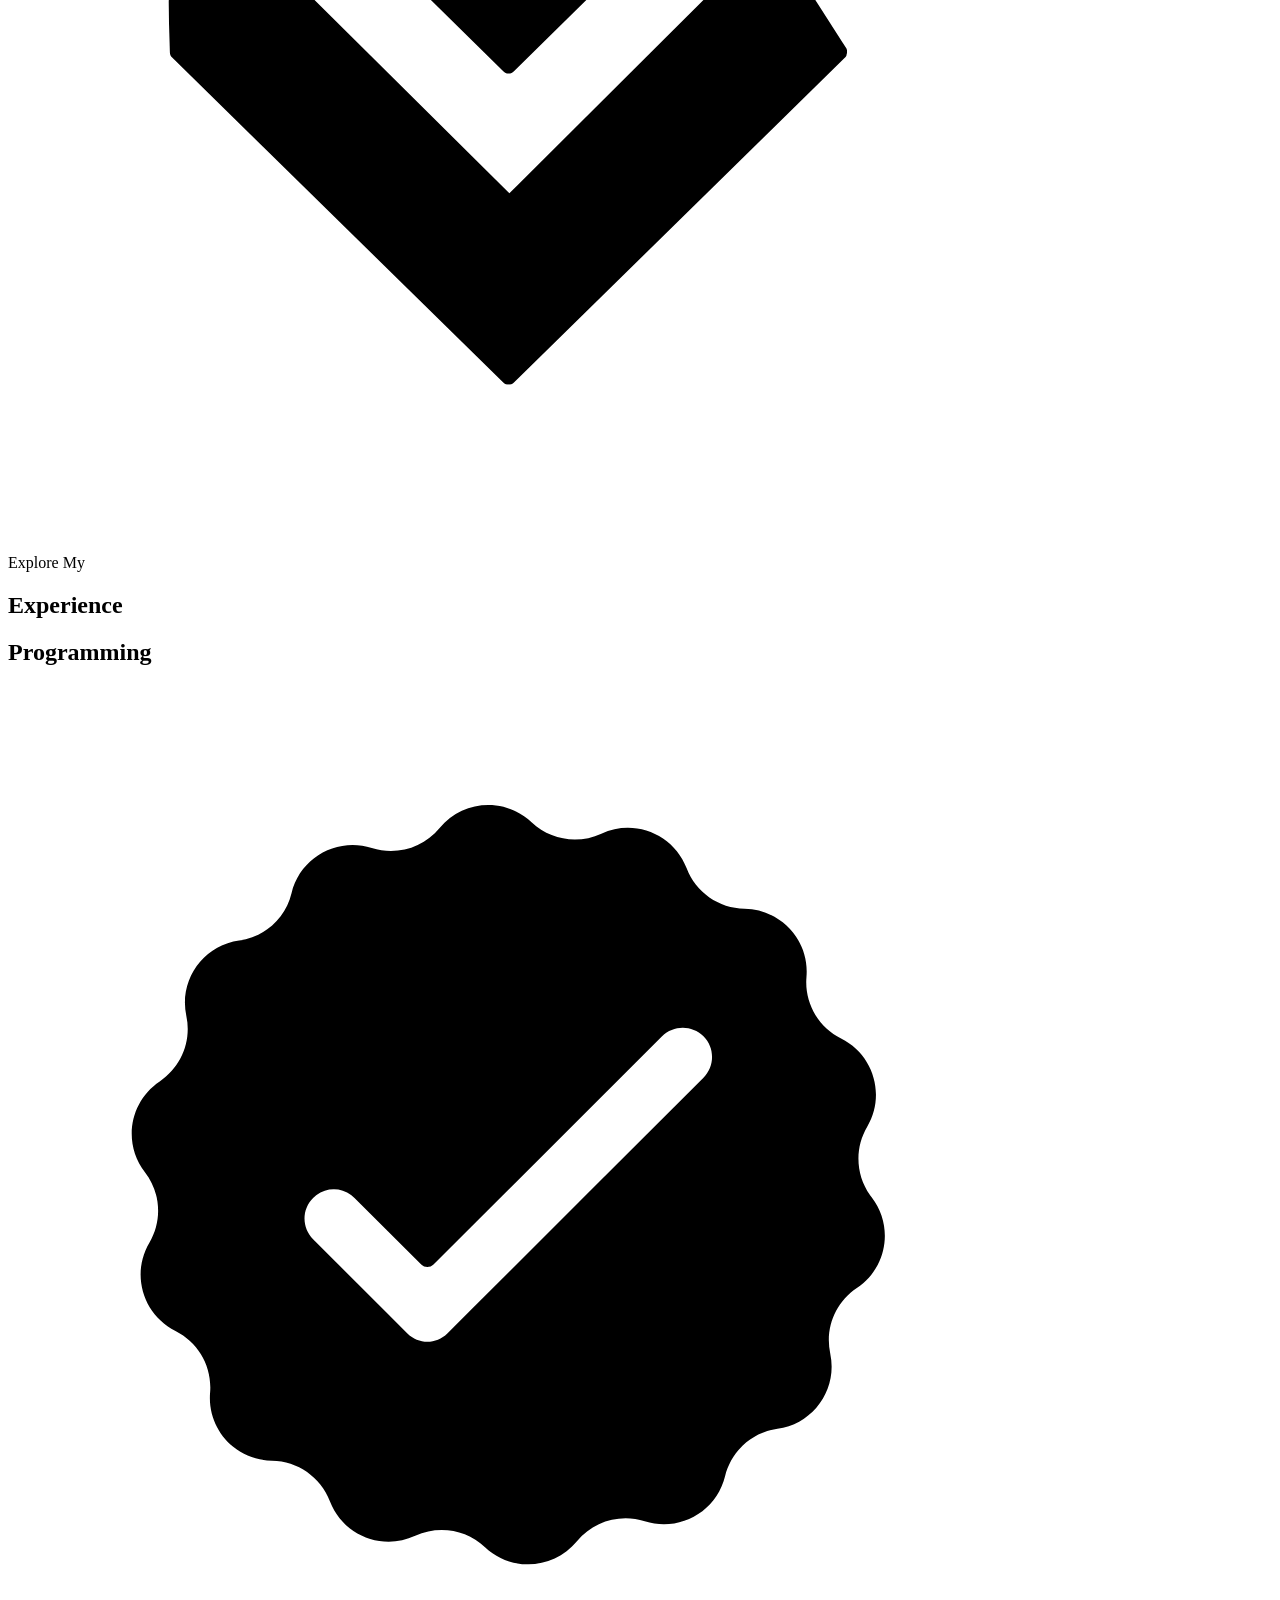
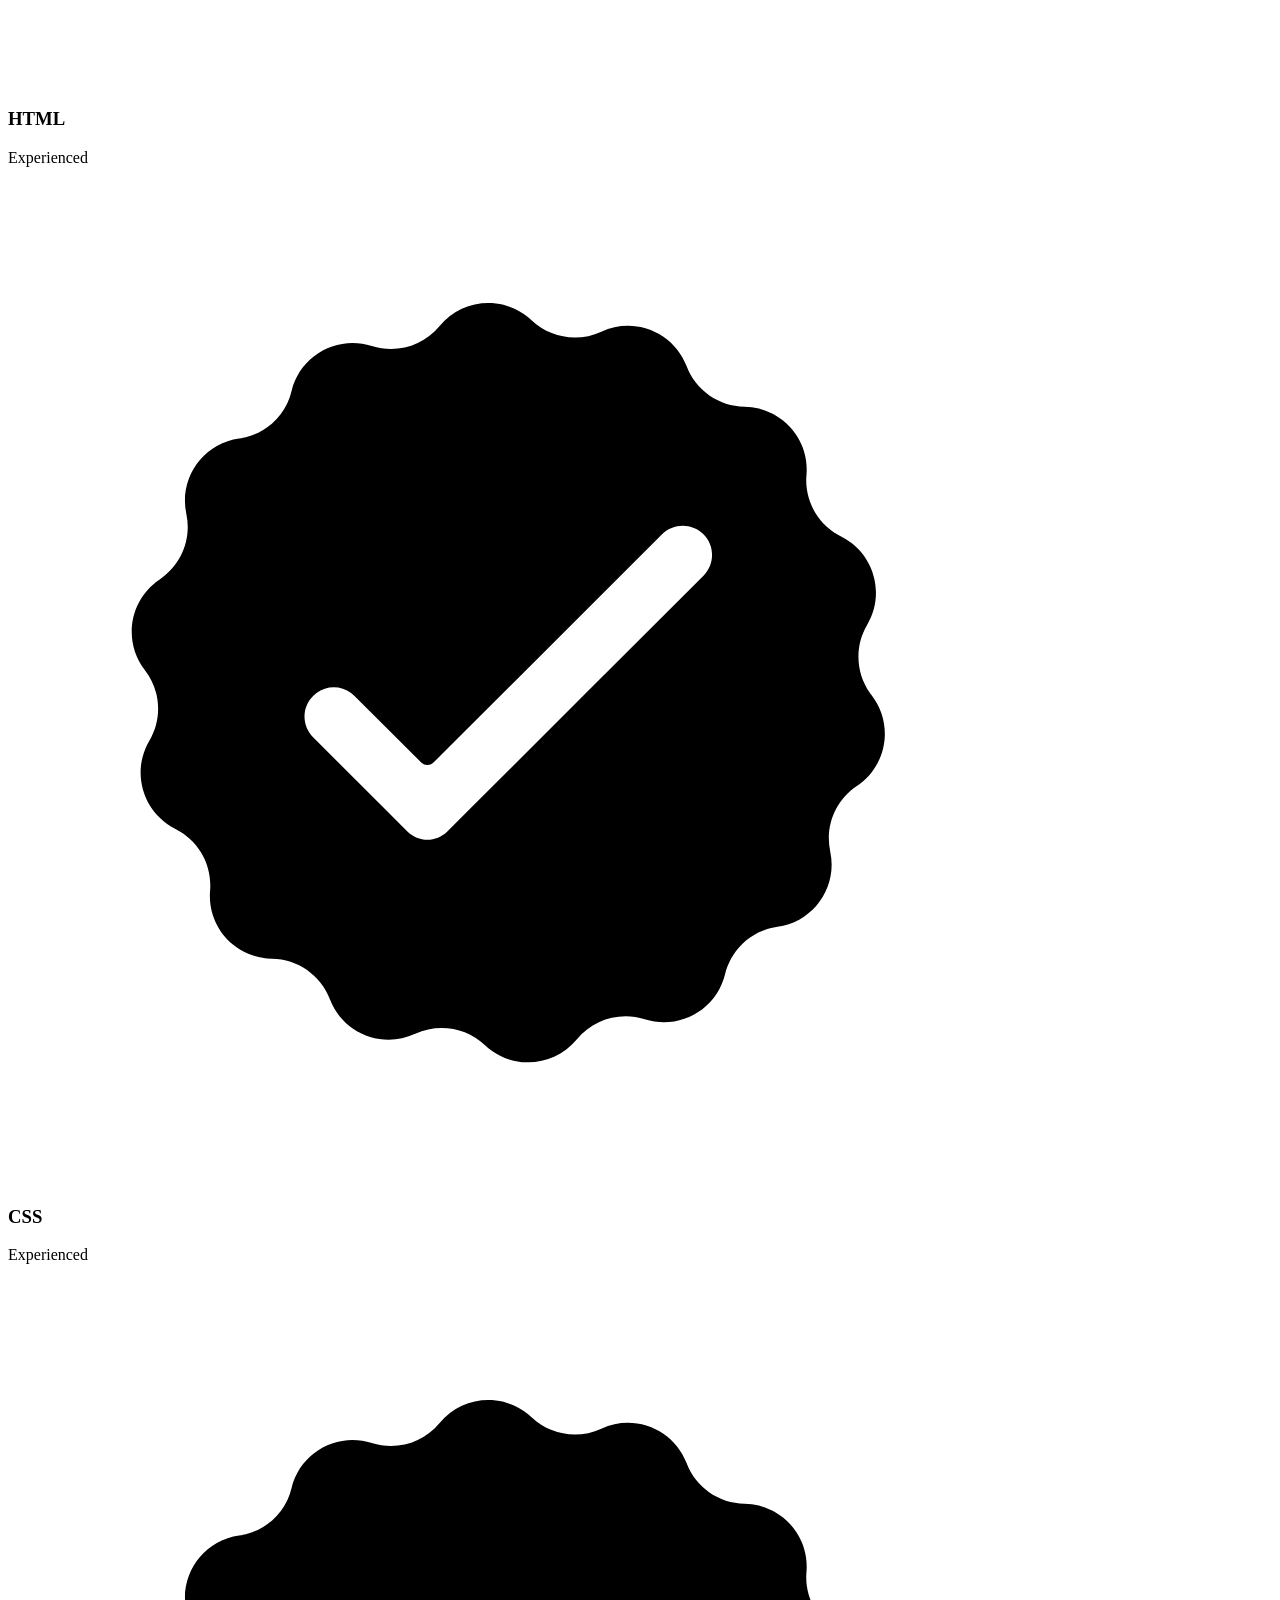
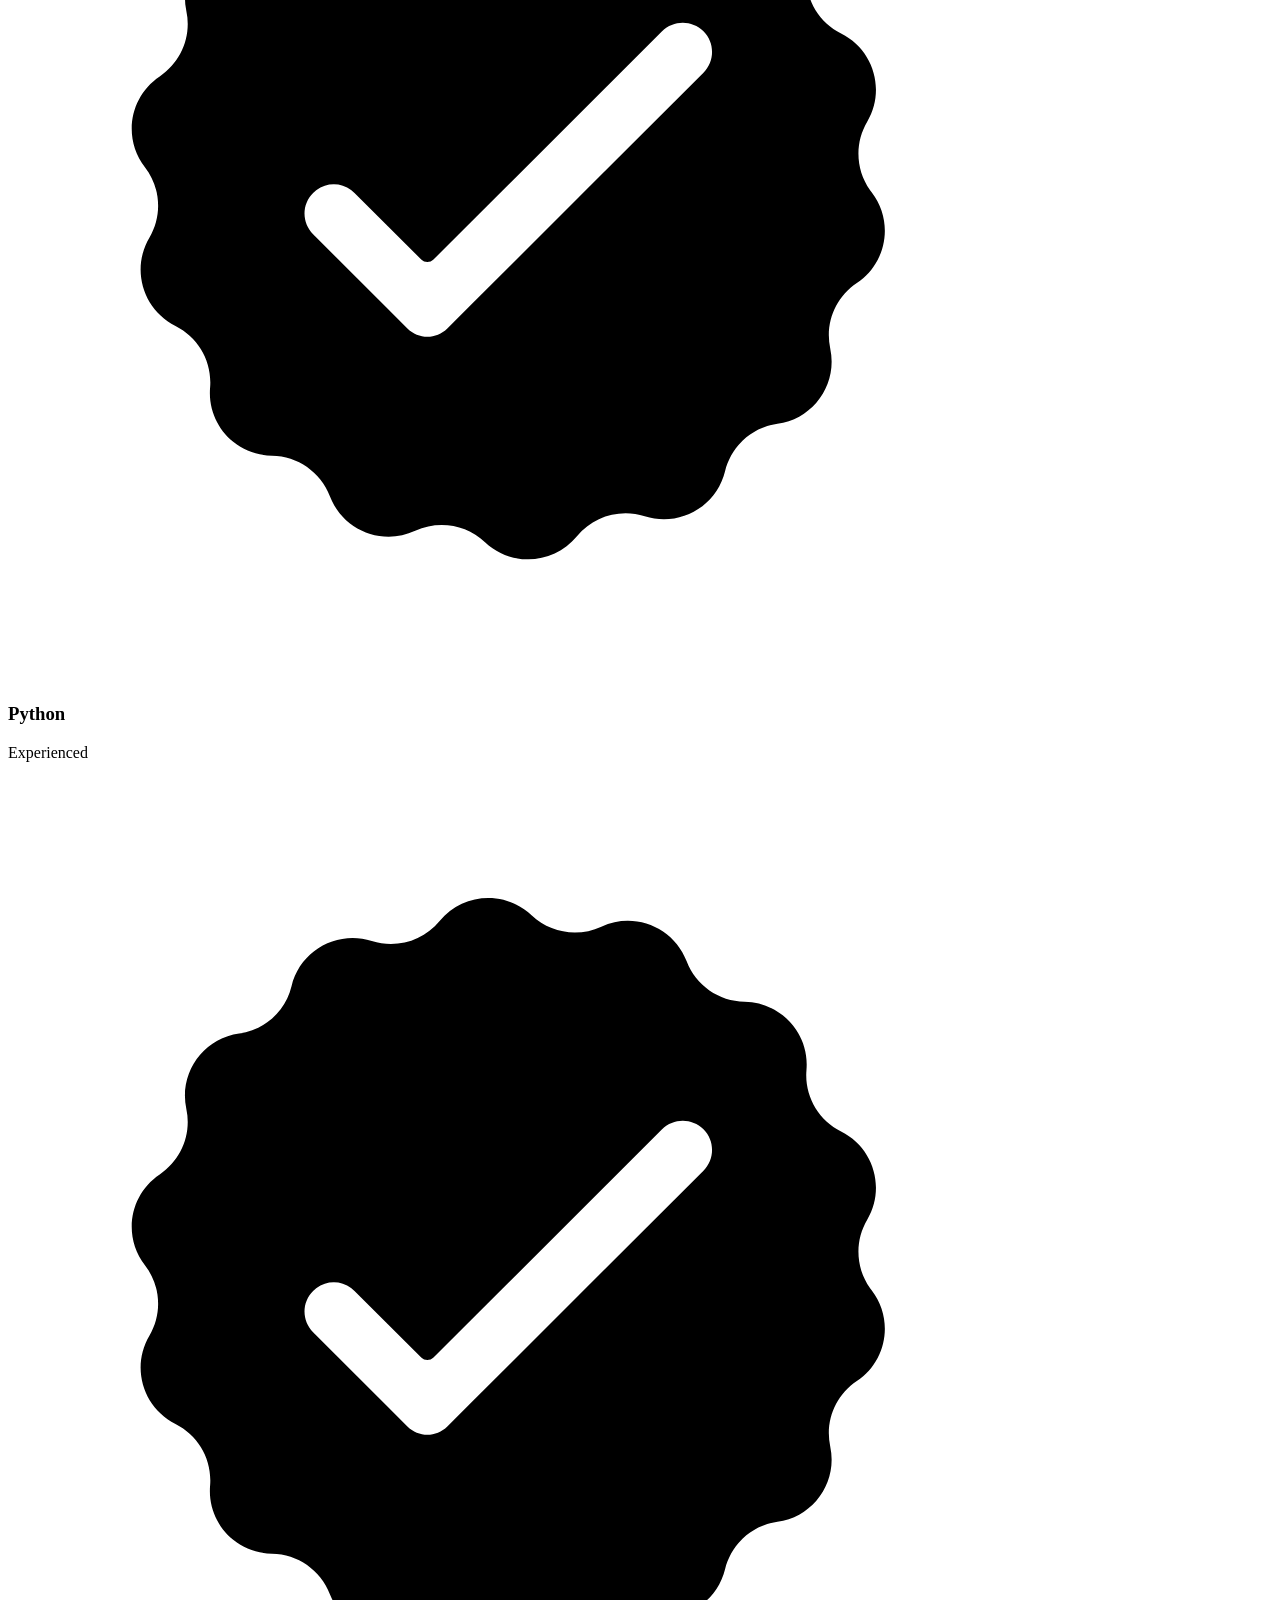
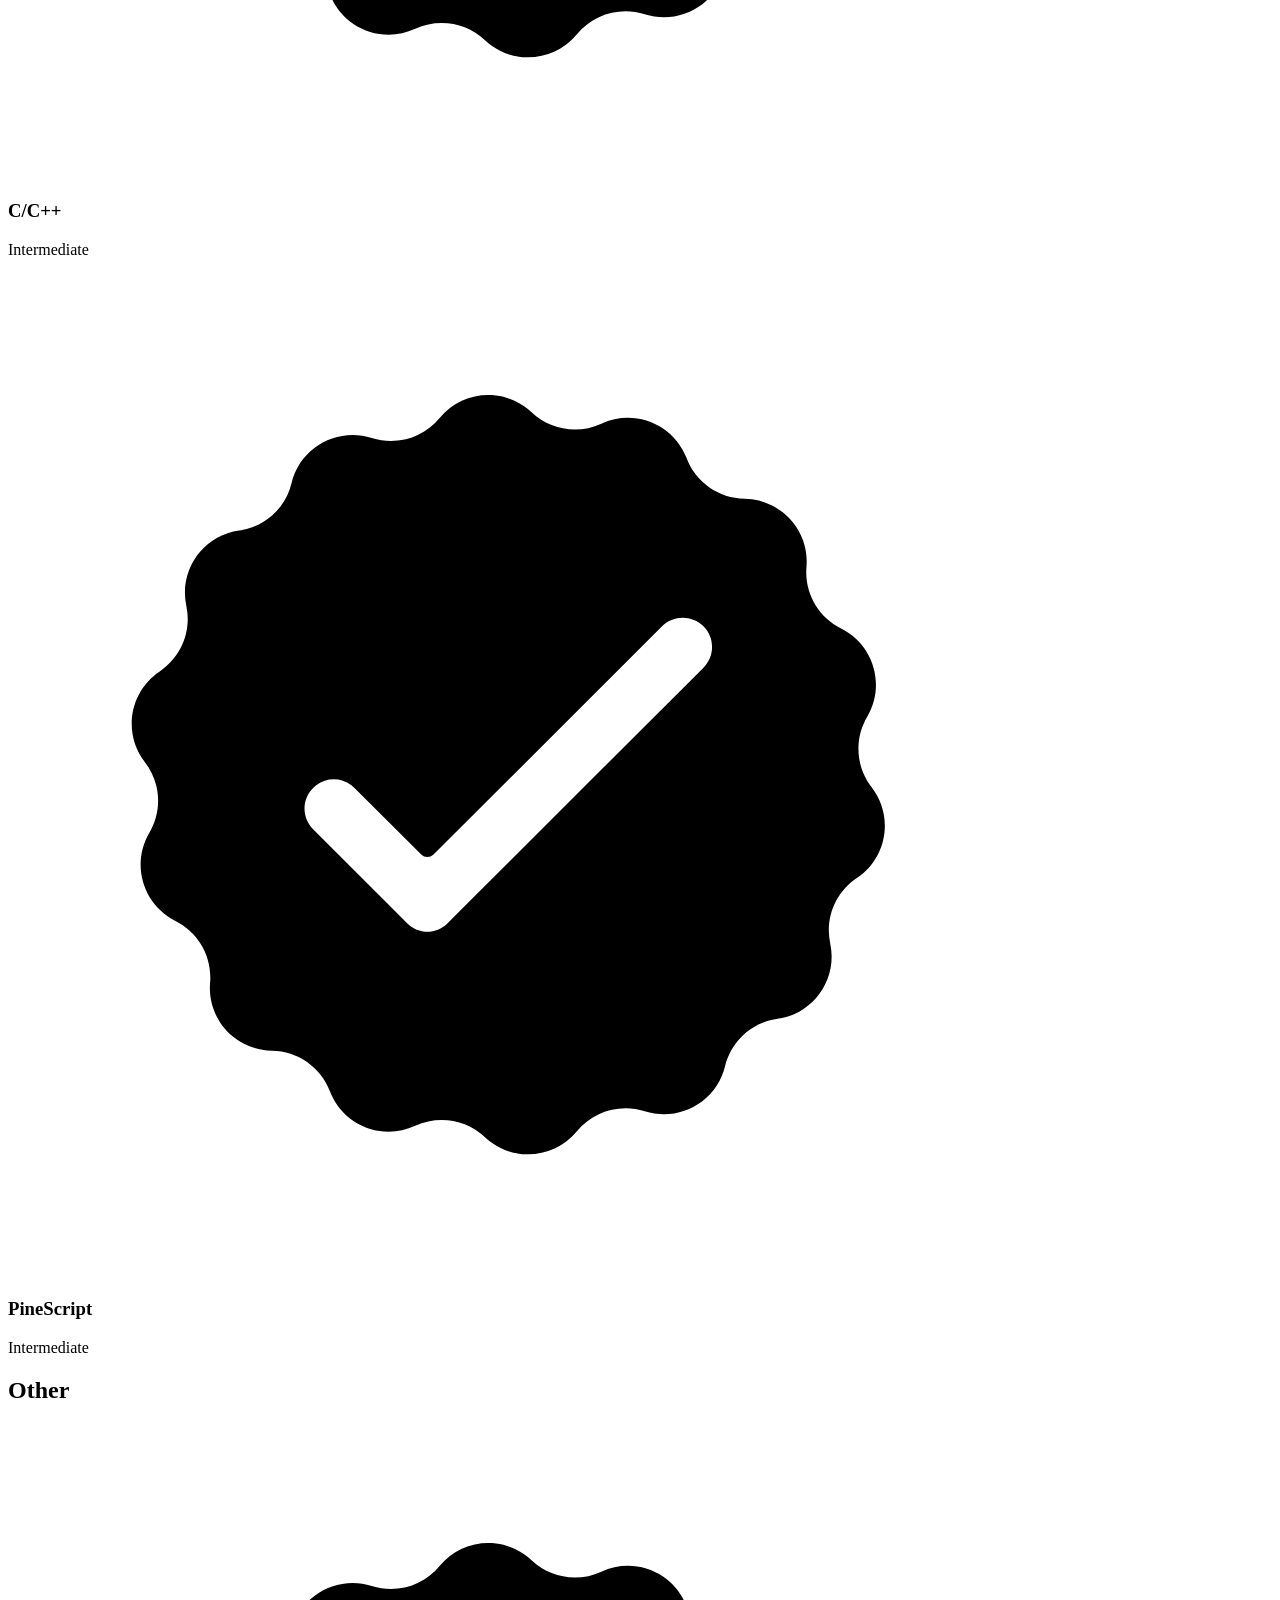
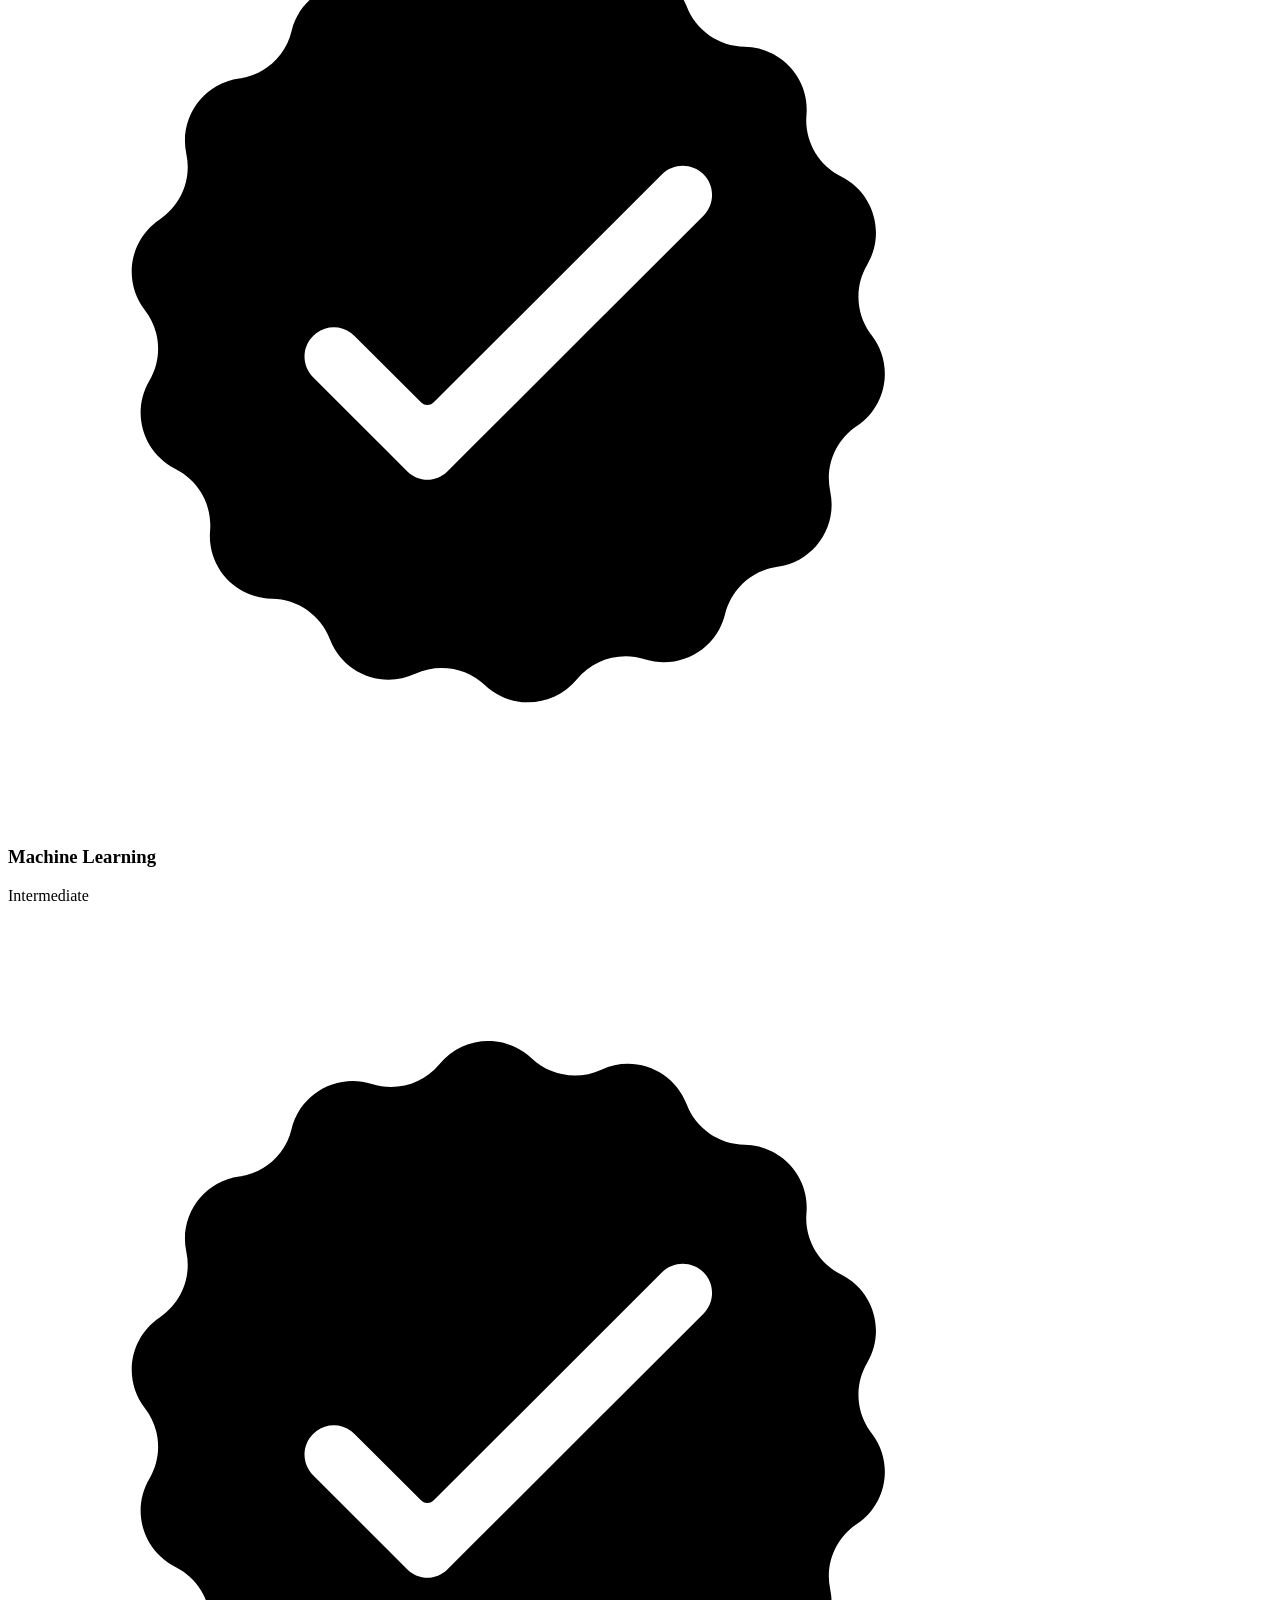
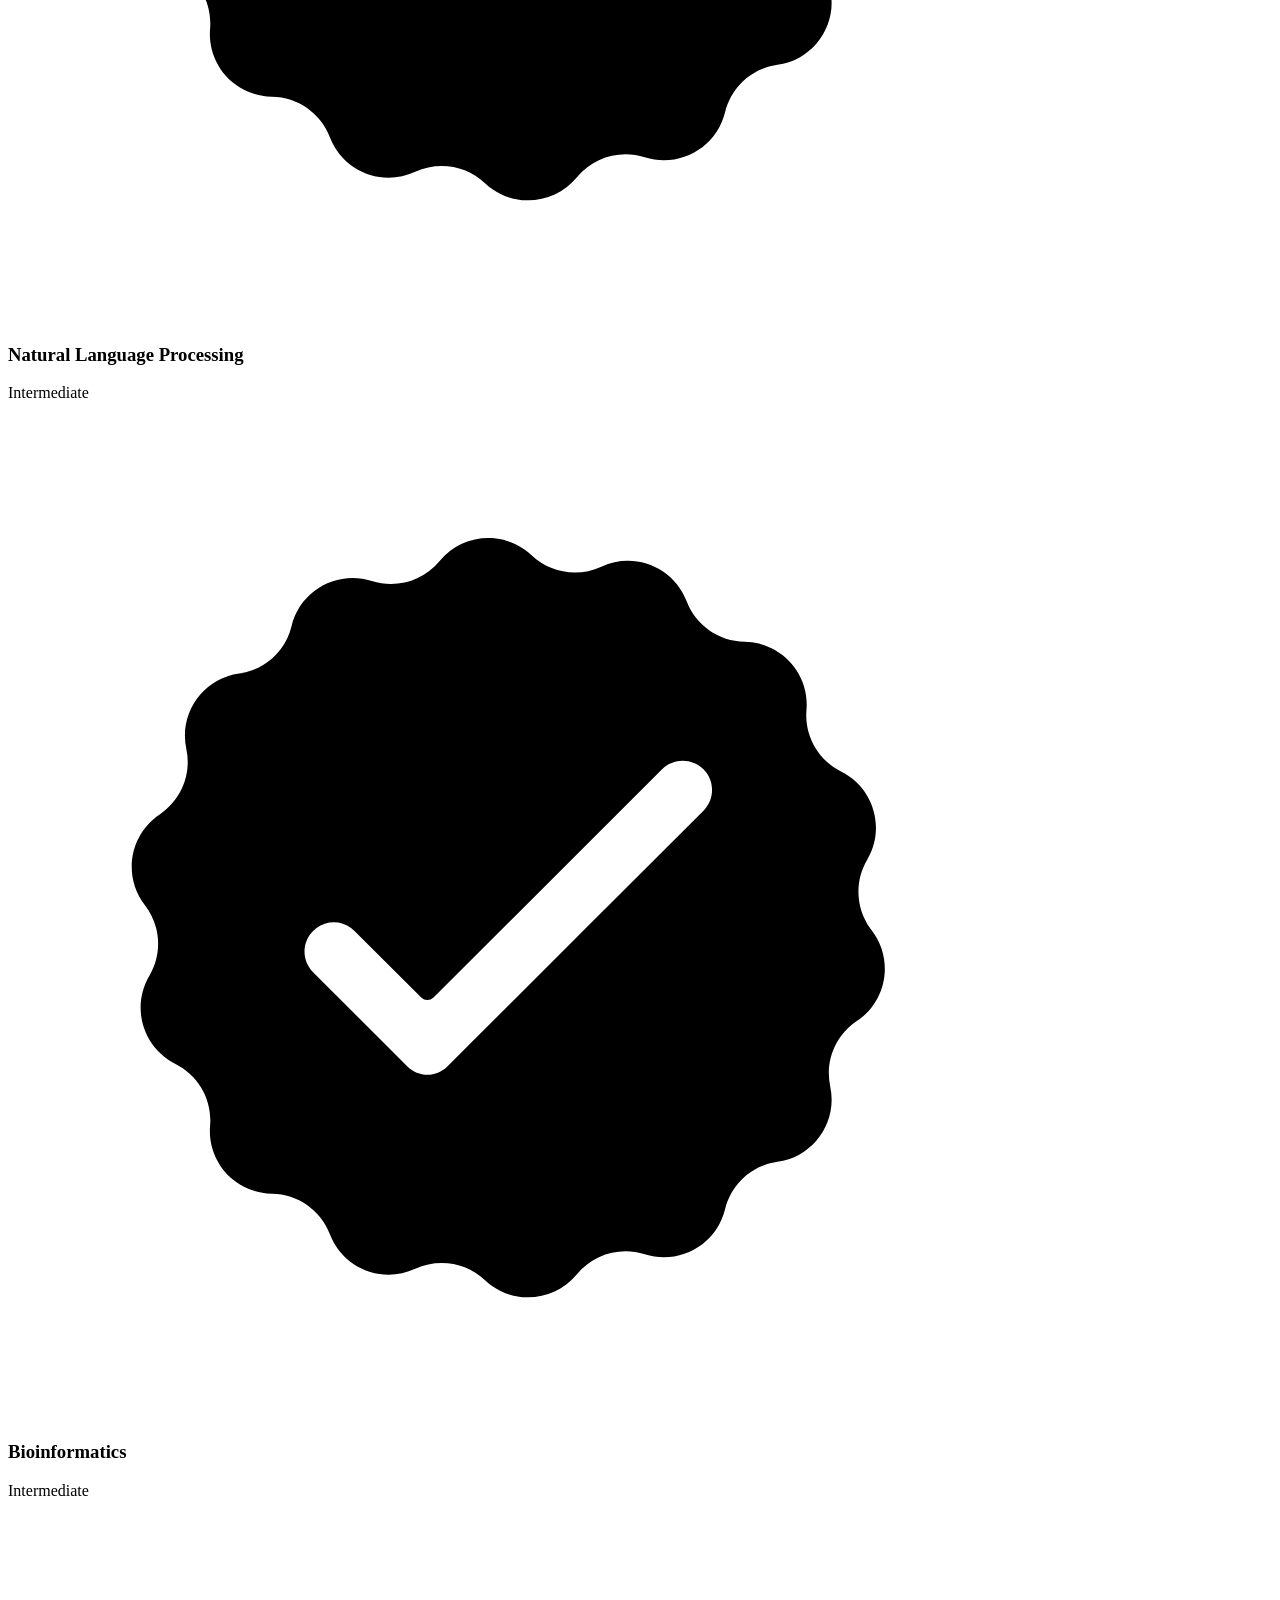
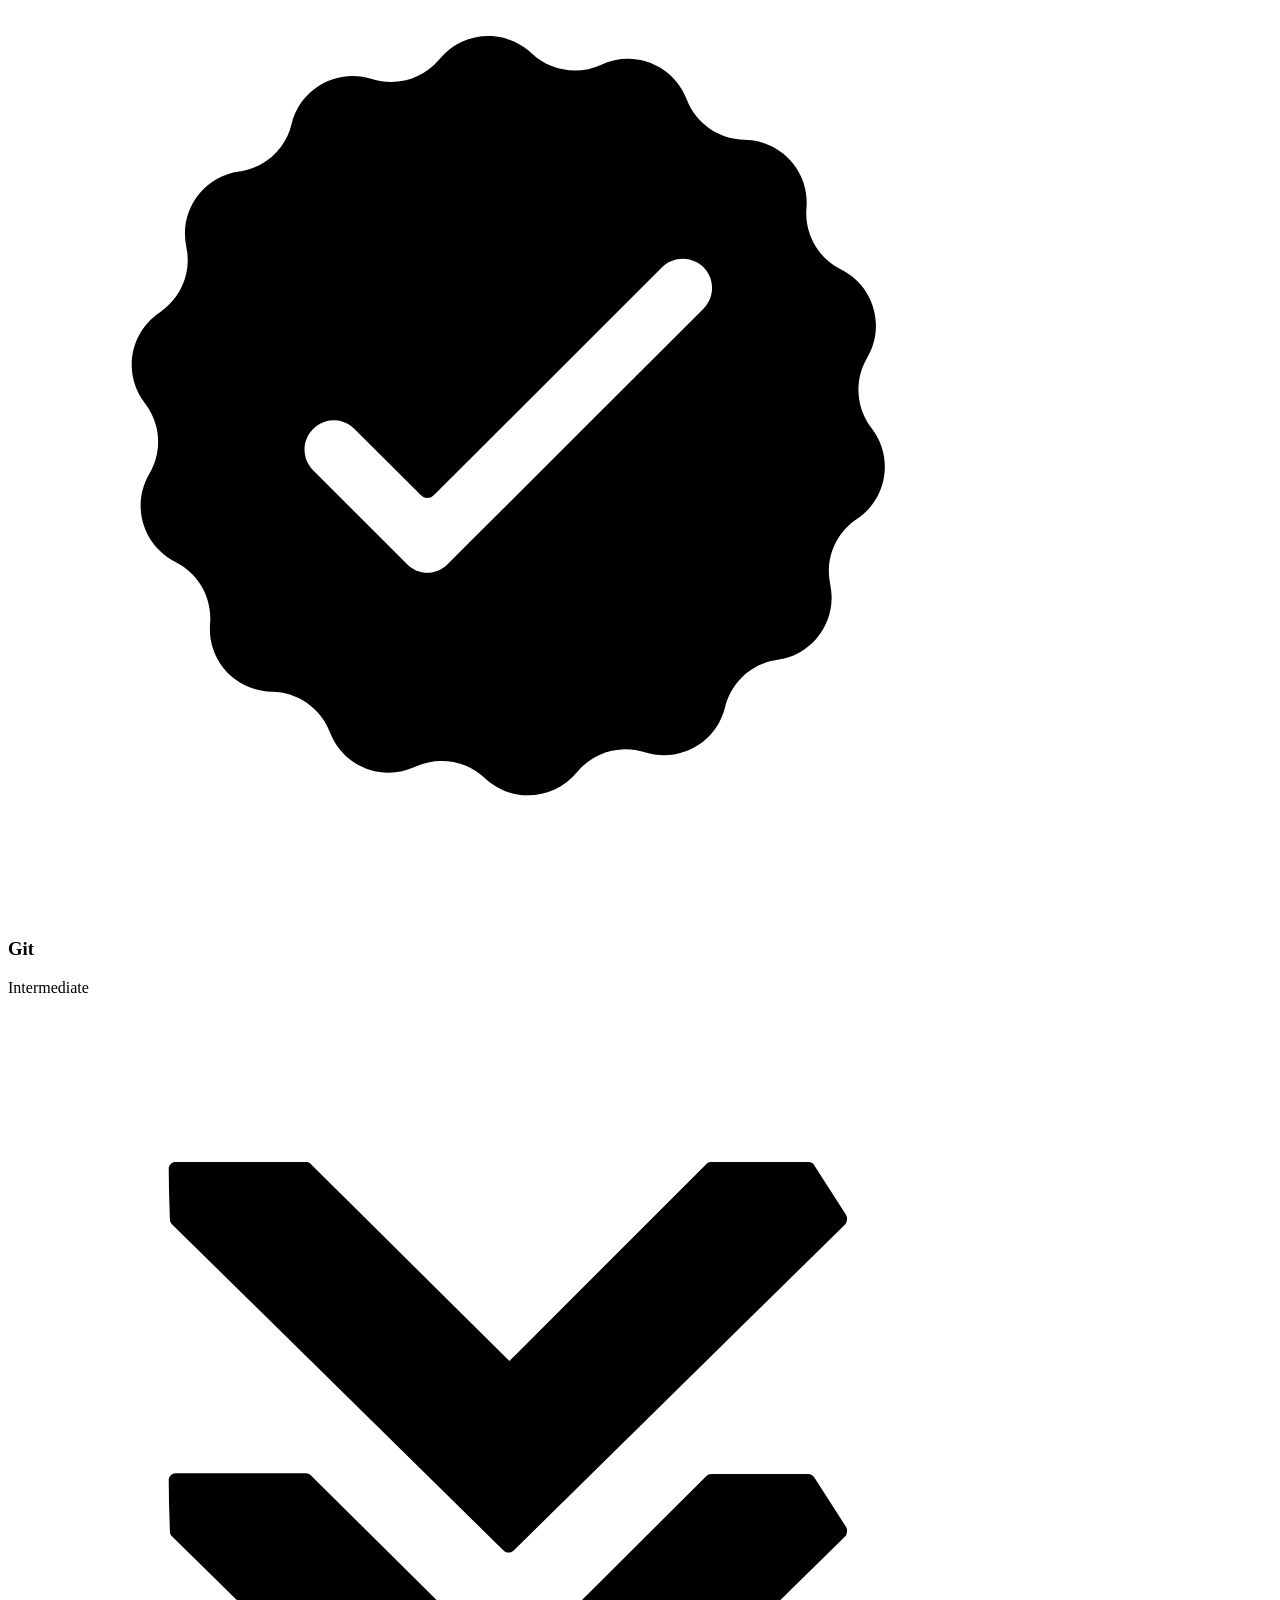
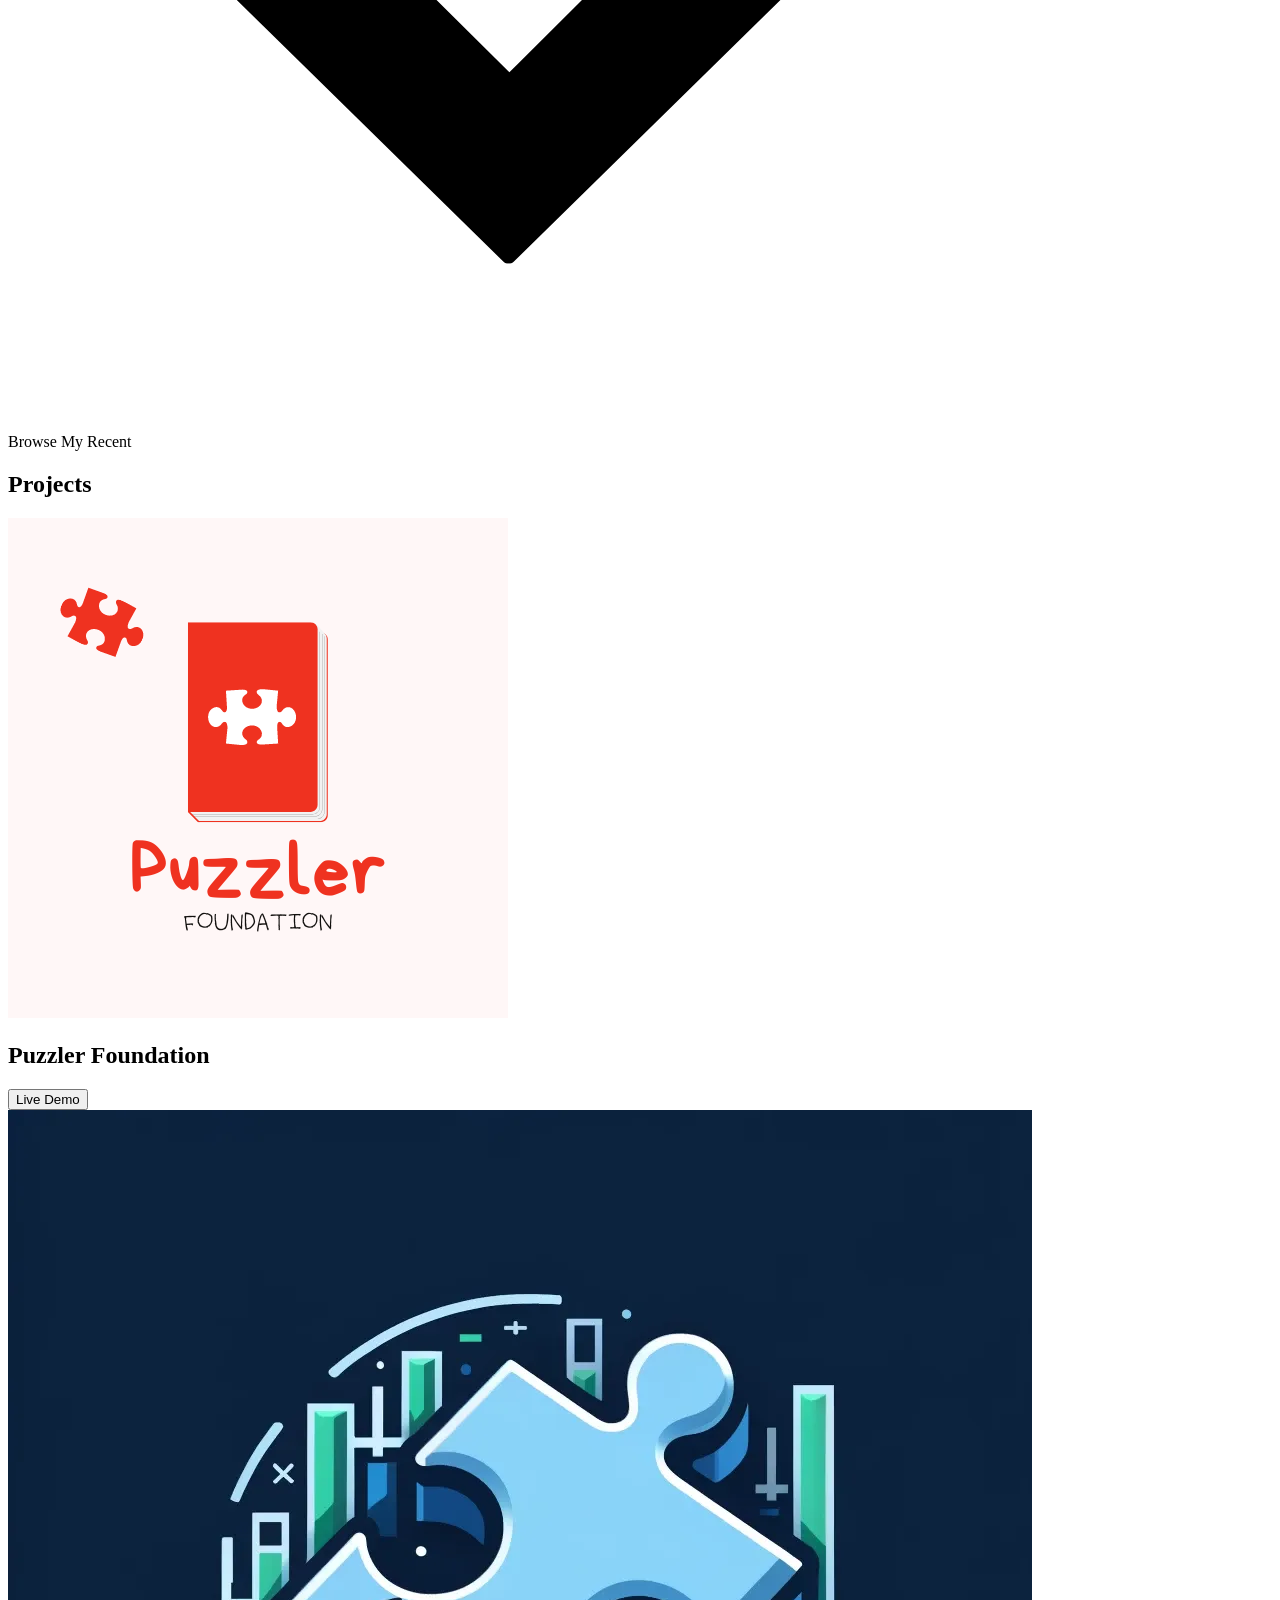
==== commit 5b6f6342: "Added Leetcode profile" ====
--- a/index.html
+++ b/index.html
@@ -49,9 +49,9 @@
         <div class="btn-container">
           <button
             class="btn btn-color-2"
-            onclick="window.open('')"
+            onclick="window.open('https://leetcode.com/u/vspuzzler/', '_blank')"
           >
-            Download CV
+            Leetcode Profile
           </button>
           <button class="btn btn-color-1" onclick="location.href='./#contact'">
             Contact Info
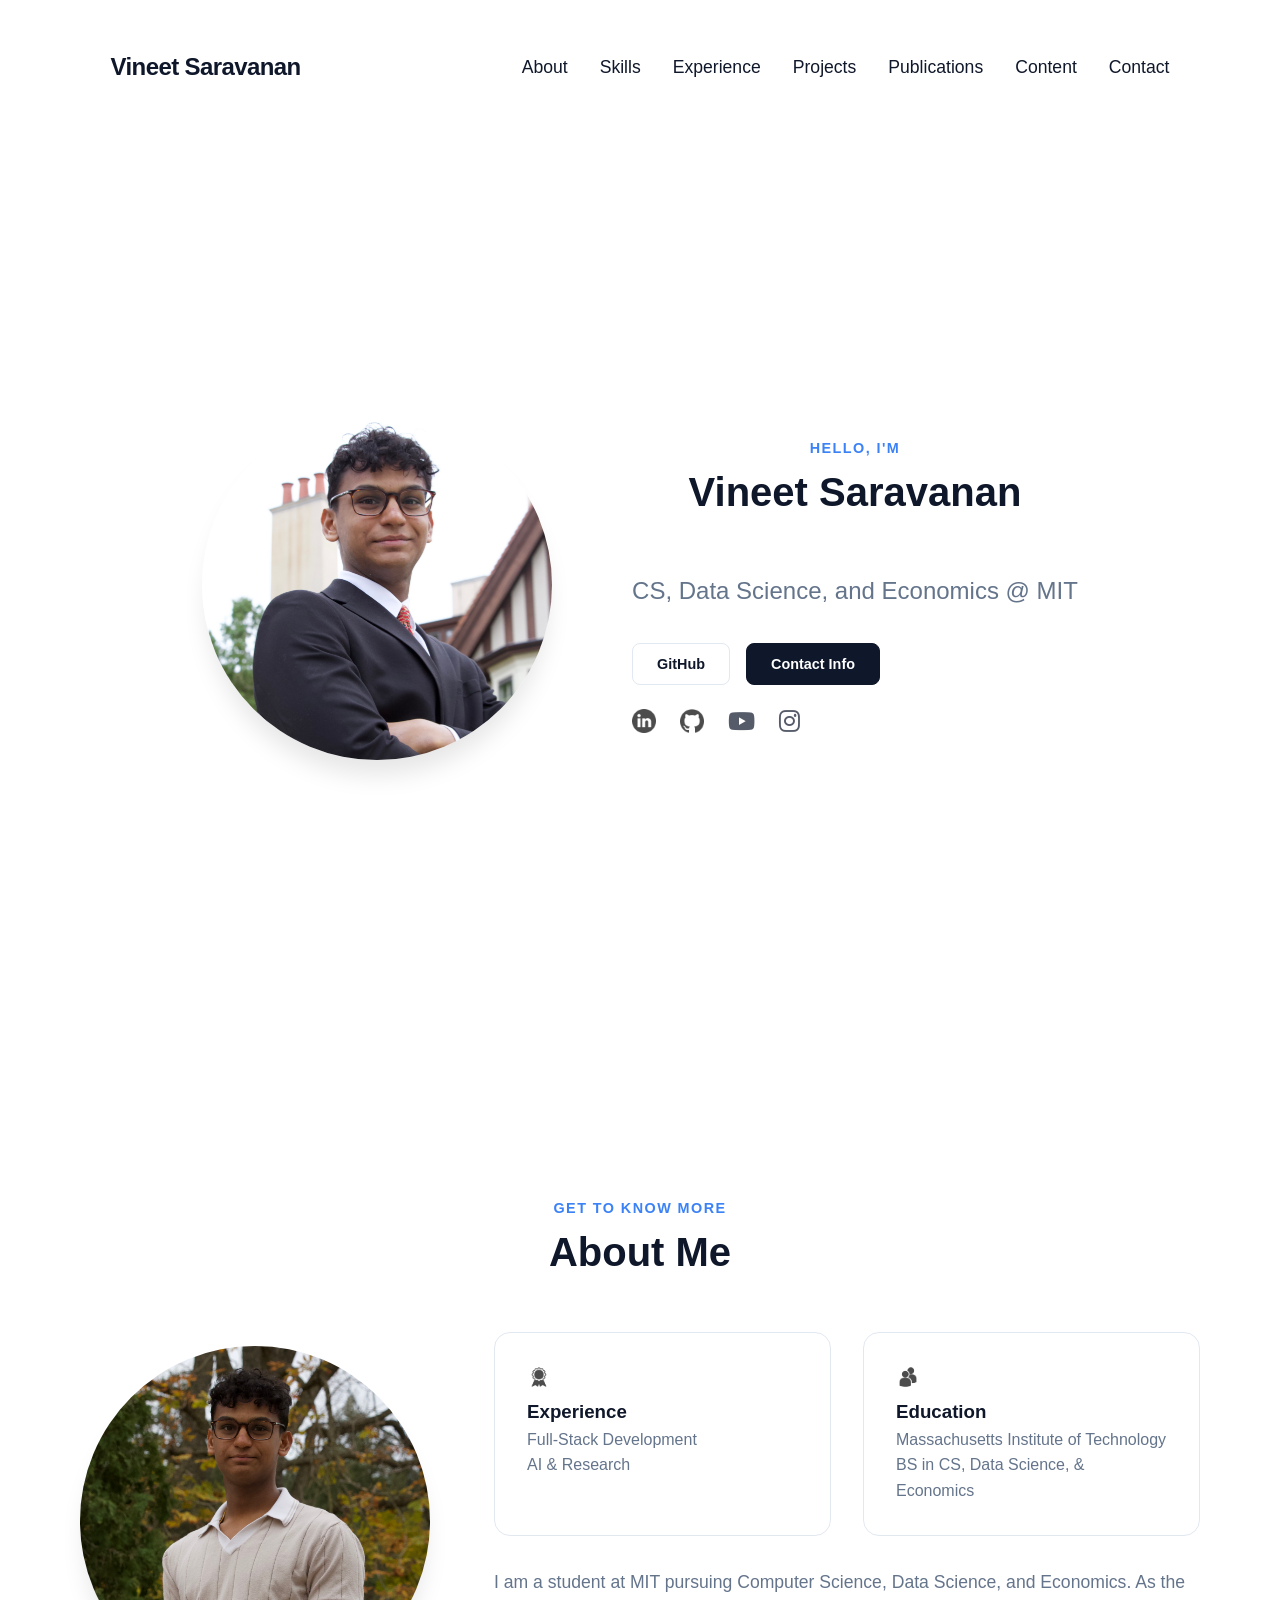
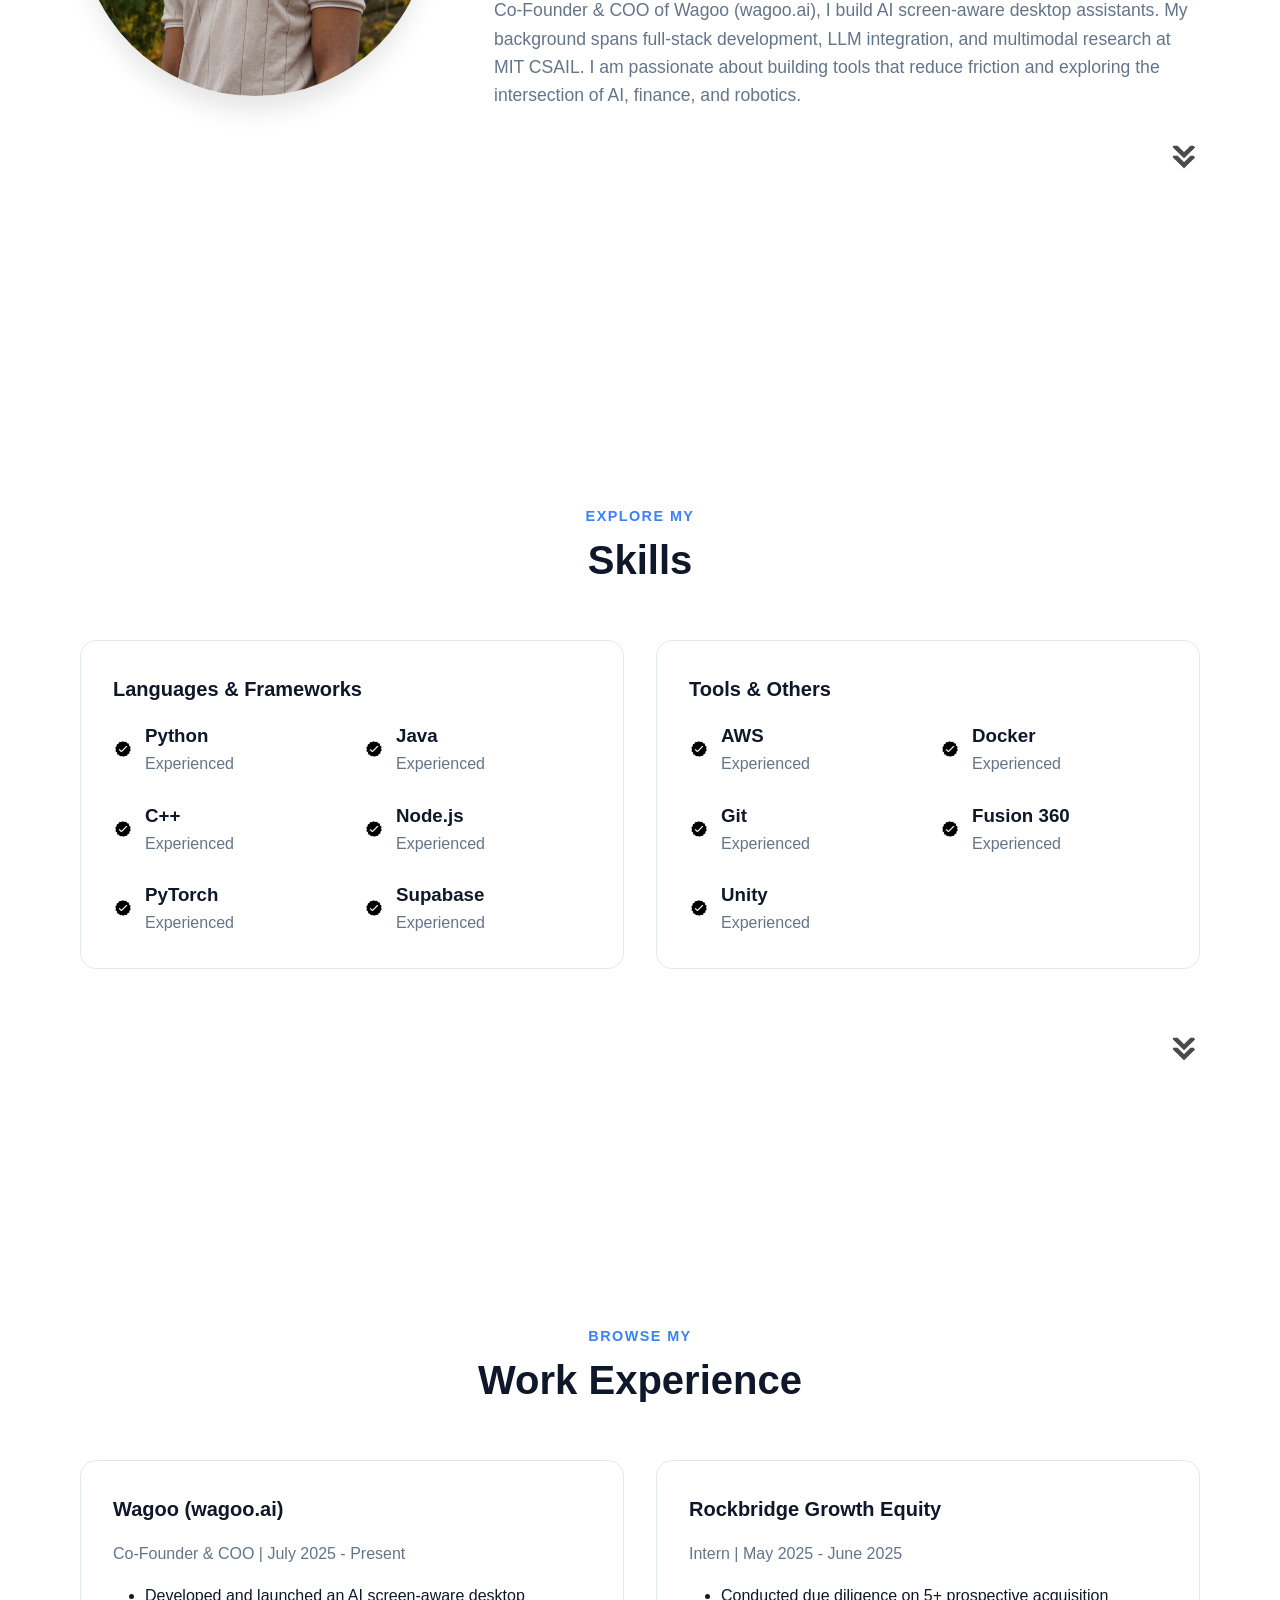
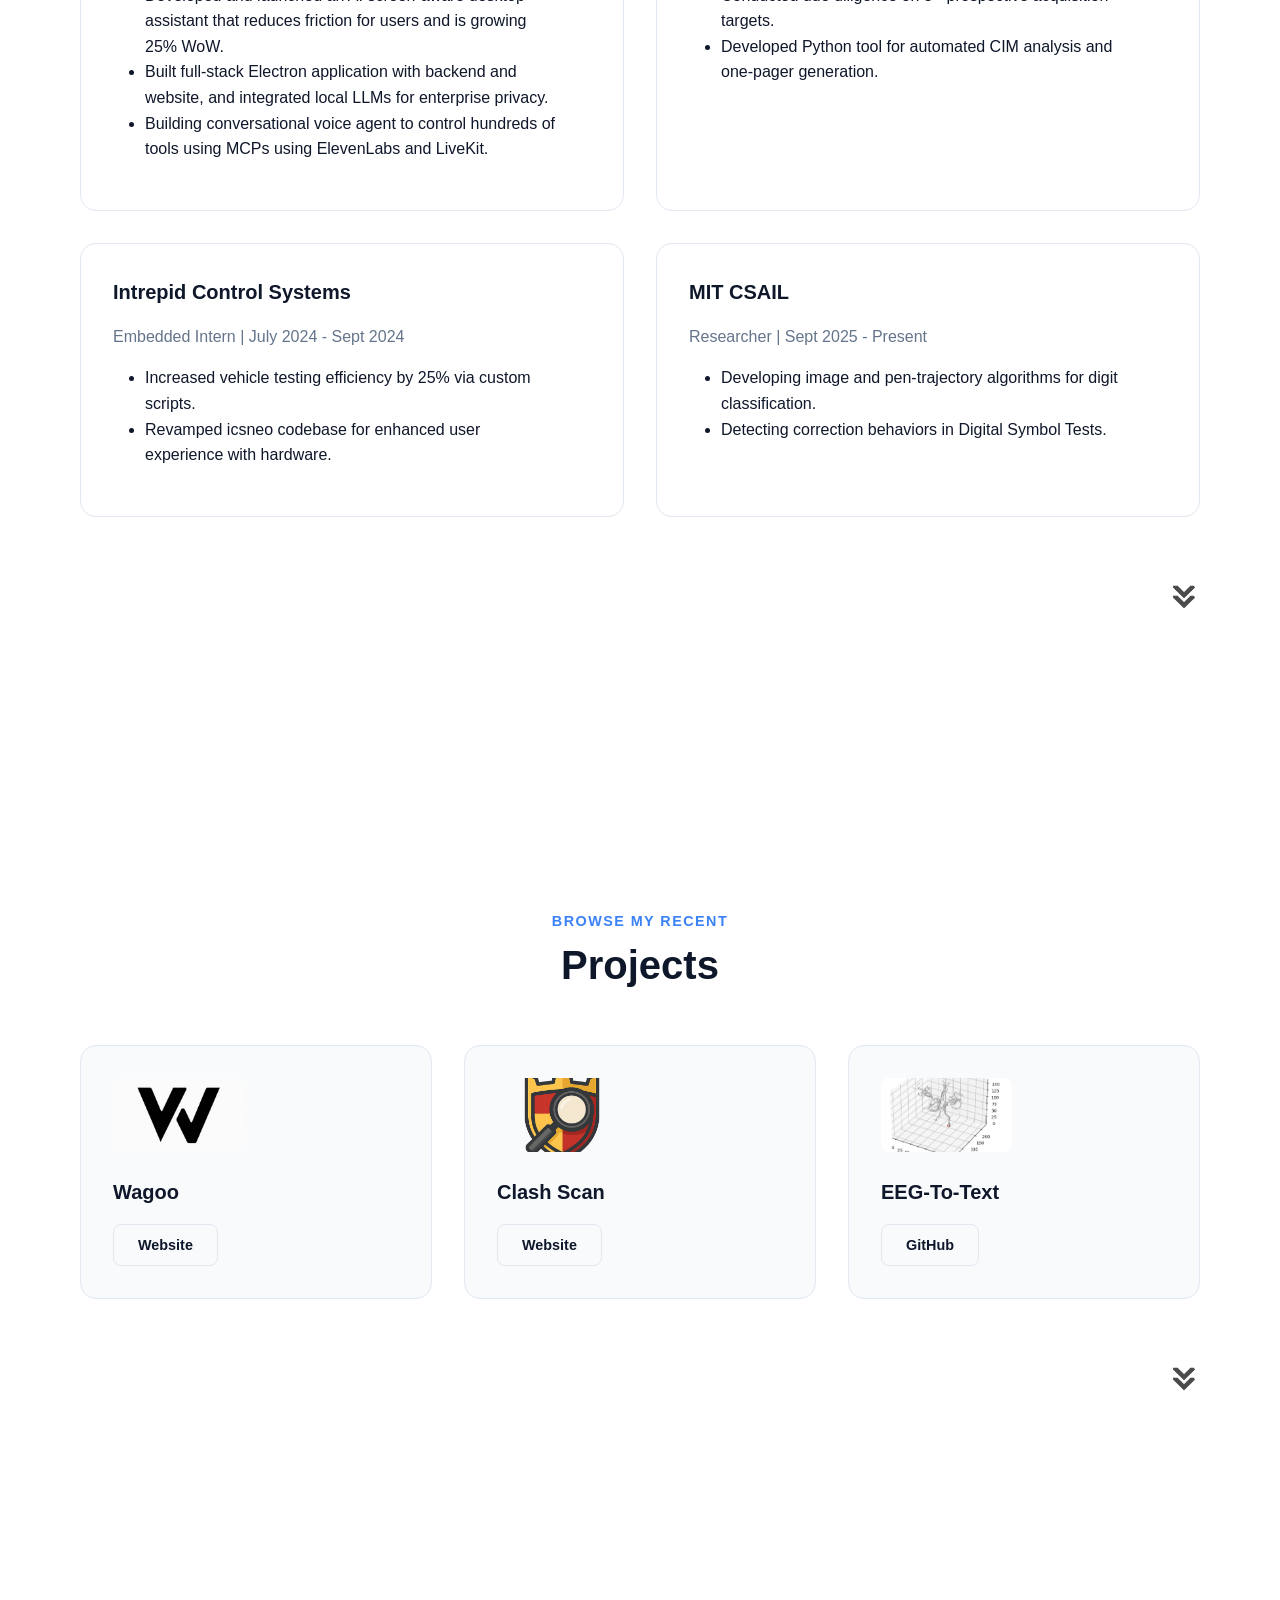
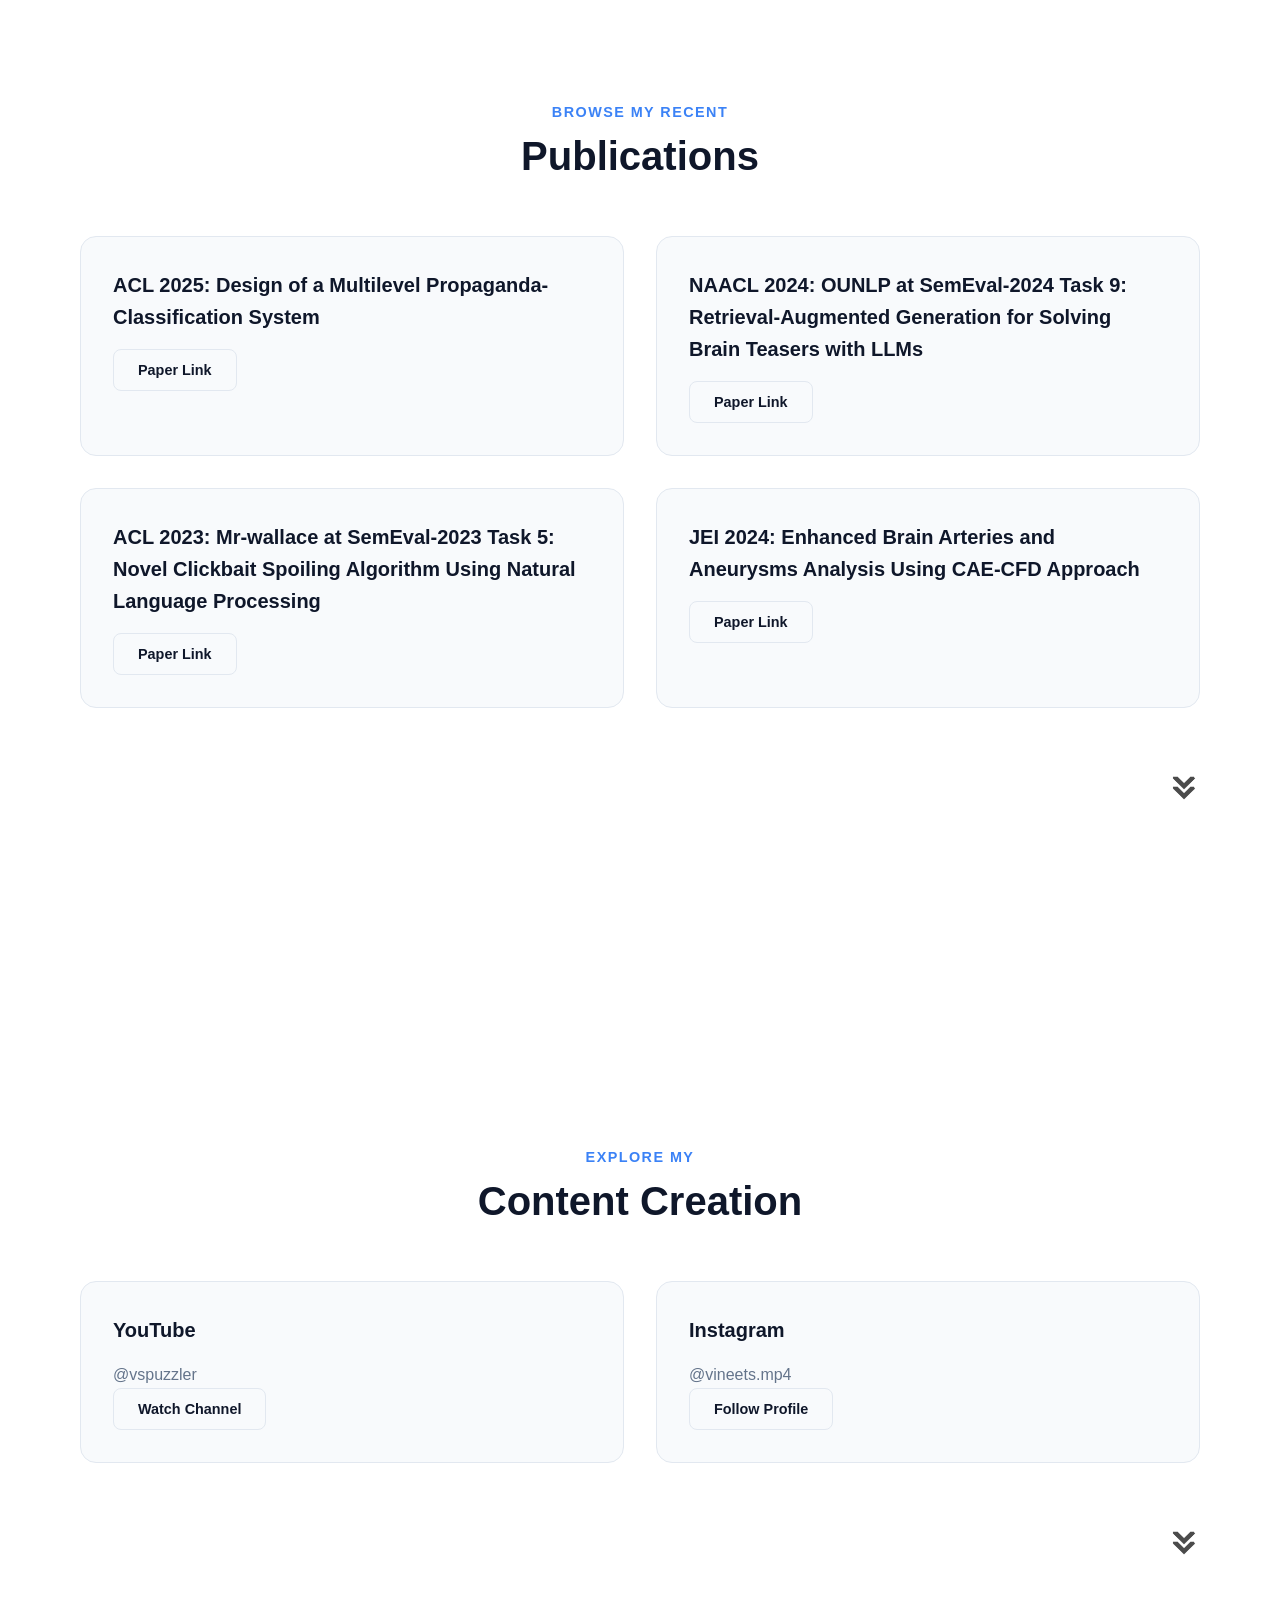
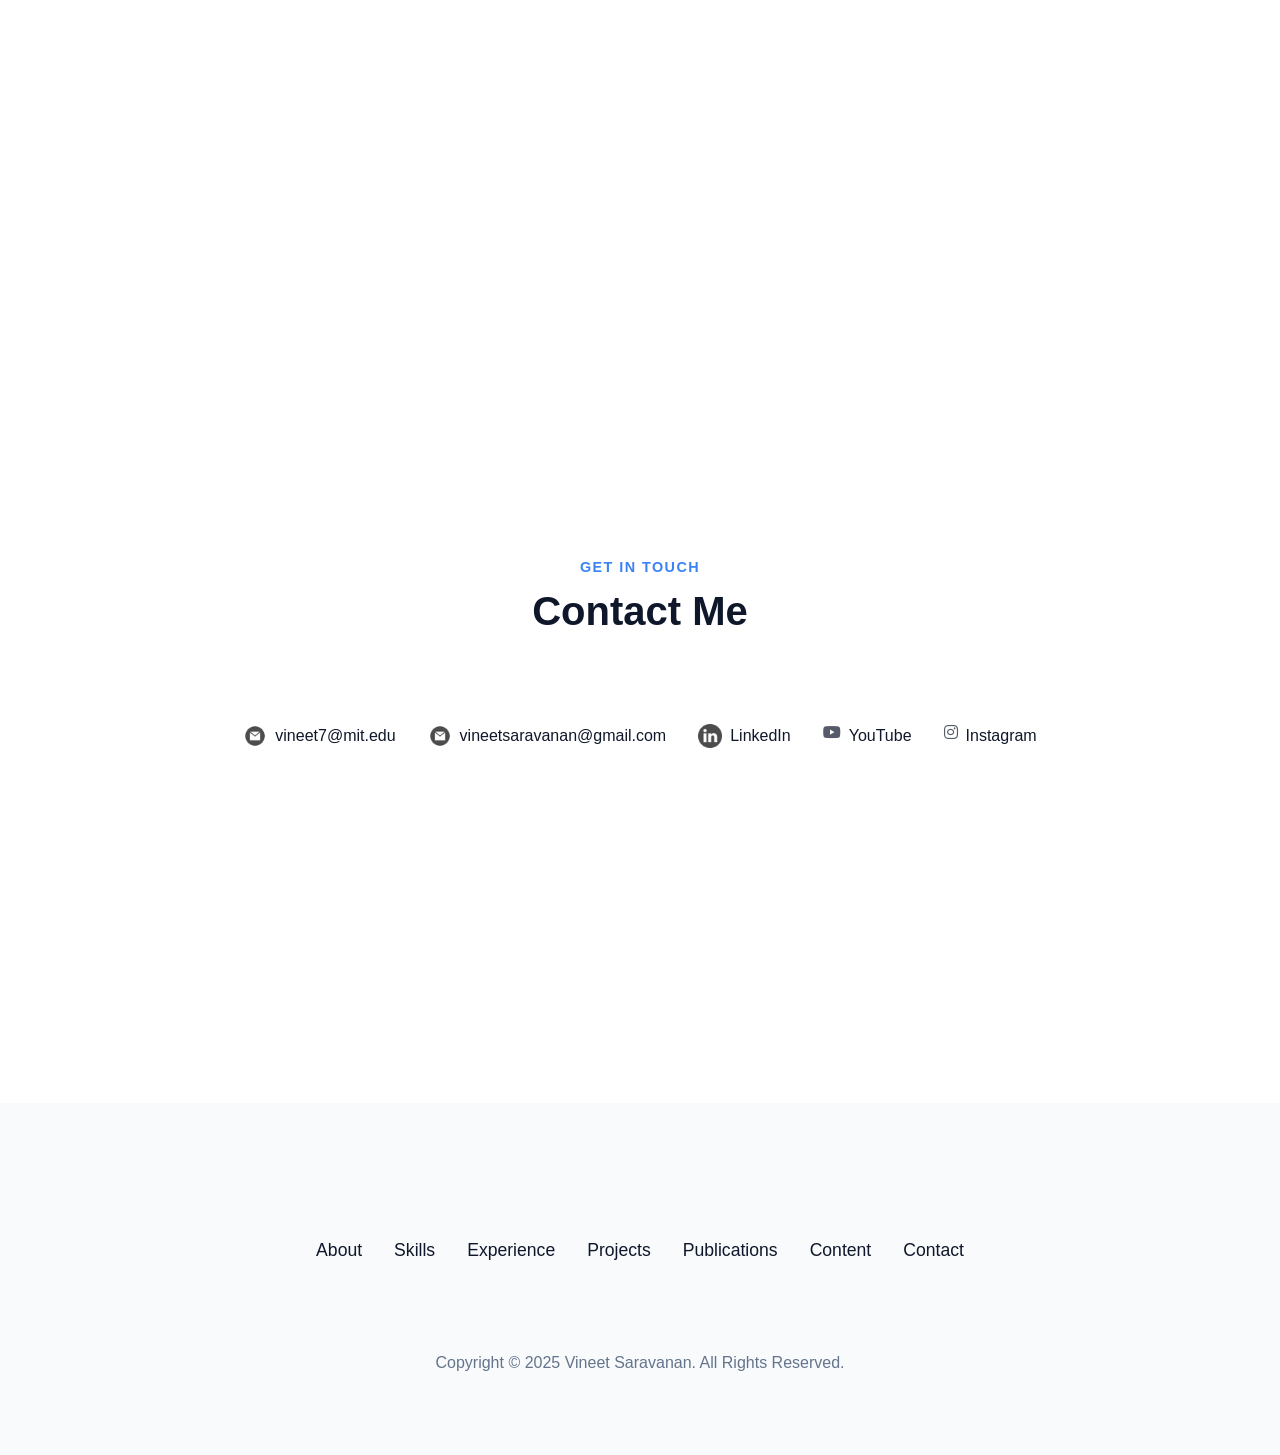
==== commit 3bfaadcf: "Website Updates" ====
--- a/index.html
+++ b/index.html
@@ -8,18 +8,21 @@
     <title>My Portfolio</title>
     <link rel="stylesheet" href="style.css" />
     <link rel="stylesheet" href="mediaqueries.css" />
+    <link rel="stylesheet" href="https://cdnjs.cloudflare.com/ajax/libs/font-awesome/6.5.1/css/all.min.css" />
   </head>
   <body>
     <nav id="desktop-nav">
       <div class="logo">Vineet Saravanan</div>
       <div>
-        <ul class="nav-links">
-          <li><a href="#about">About</a></li>
-          <li><a href="#experience">Experience</a></li>
-          <li><a href="#projects">Projects</a></li>
-          <li><a href="#publications">Publications</a></li>
-          <li><a href="#contact">Contact</a></li>
-        </ul>
+          <ul class="nav-links">
+            <li><a href="#about">About</a></li>
+            <li><a href="#skills">Skills</a></li>
+            <li><a href="#experience">Experience</a></li>
+            <li><a href="#projects">Projects</a></li>
+            <li><a href="#publications">Publications</a></li>
+            <li><a href="#content-creation">Content</a></li>
+            <li><a href="#contact">Contact</a></li>
+          </ul>
       </div>
     </nav>
     <nav id="hamburger-nav">
@@ -32,8 +35,11 @@
         </div>
         <div class="menu-links">
           <li><a href="#about" onclick="toggleMenu()">About</a></li>
+          <li><a href="#skills" onclick="toggleMenu()">Skills</a></li>
           <li><a href="#experience" onclick="toggleMenu()">Experience</a></li>
           <li><a href="#projects" onclick="toggleMenu()">Projects</a></li>
+          <li><a href="#publications" onclick="toggleMenu()">Publications</a></li>
+          <li><a href="#content-creation" onclick="toggleMenu()">Content</a></li>
           <li><a href="#contact" onclick="toggleMenu()">Contact</a></li>
         </div>
       </div>
@@ -45,15 +51,15 @@
       <div class="section__text">
         <p class="section__text__p1">Hello, I'm</p>
         <h1 class="title">Vineet Saravanan</h1>
-        <p class="section__text__p2">Avid student in Computer Science, Robotics, and Finance</p>
+        <p class="section__text__p2">CS, Data Science, and Economics @ MIT</p>
         <div class="btn-container">
           <button
             class="btn btn-color-2"
-            onclick="window.open('https://leetcode.com/u/vspuzzler/', '_blank')"
+            onclick="window.open('https://github.com/VSPuzzler', '_blank')"
           >
-            Leetcode Profile
+            GitHub
           </button>
-          <button class="btn btn-color-1" onclick="location.href='./#contact'">
+          <button class="btn btn-color-1" onclick="location.href='#contact'">
             Contact Info
           </button>
         </div>
@@ -68,8 +74,10 @@
             src="./assets/github.png"
             alt="My Github profile"
             class="icon"
-            onclick="window.open('https://linkedin.com/in/vineet-saravanan', '_blank')"
+            onclick="window.open('https://github.com/VSPuzzler', '_blank')"
           />
+          <i class="fa-brands fa-youtube icon-fa" onclick="window.open('https://www.youtube.com/vspuzzler', '_blank')"></i>
+          <i class="fa-brands fa-instagram icon-fa" onclick="window.open('https://www.instagram.com/vineets.mp4/', '_blank')"></i>
         </div>
       </div>
     </section>
@@ -93,7 +101,7 @@
                 class="icon"
               />
               <h3>Experience</h3>
-              <p>5+ years <br />Software Development</p>
+              <p>Full-Stack Development <br />AI & Research</p>
             </div>
             <div class="details-container">
               <img
@@ -102,17 +110,15 @@
                 class="icon"
               />
               <h3>Education</h3>
-              <p>High School Student<br />Senior</p>
+              <p>Massachusetts Institute of Technology<br />BS in CS, Data Science, & Economics</p>
             </div>
           </div>
           <div class="text-container">
             <p>
-              I am passionate about computer science, finance, and robotics. I 
-              love to explore the intersection between software and finance and 
-              take advantage of my knowledge of both. I have attended numerous 
-              science fairs and conferences, specifically in the field of artificial 
-              intelligence and robotics. I want to inspire and encourage others in 
-              the field.
+              I am a student at MIT pursuing Computer Science, Data Science, and Economics. 
+              As the Co-Founder & COO of Wagoo (wagoo.ai), I build AI screen-aware desktop assistants. 
+              My background spans full-stack development, LLM integration, and multimodal research at MIT CSAIL. 
+              I am passionate about building tools that reduce friction and exploring the intersection of AI, finance, and robotics.
             </p>
           </div>
         </div>
@@ -121,119 +127,97 @@
         src="./assets/arrow.png"
         alt="Arrow icon"
         class="icon arrow"
-        onclick="location.href='./#experience'"
+        onclick="location.href='#experience'"
       />
     </section>
-    <section id="experience">
+    <section id="skills">
       <p class="section__text__p1">Explore My</p>
-      <h1 class="title">Experience</h1>
+      <h1 class="title">Skills</h1>
       <div class="experience-details-container">
         <div class="about-containers">
           <div class="details-container">
-            <h2 class="experience-sub-title">Programming</h2>
+            <h2 class="experience-sub-title">Languages & Frameworks</h2>
             <div class="article-container">
               <article>
-                <img
-                  src="./assets/checkmark.png"
-                  alt="Experience icon"
-                  class="icon"
-                />
-                <div>
-                  <h3>HTML</h3>
-                  <p>Experienced</p>
-                </div>
-              </article>
-              <article>
-                <img
-                  src="./assets/checkmark.png"
-                  alt="Experience icon"
-                  class="icon"
-                />
-                <div>
-                  <h3>CSS</h3>
-                  <p>Experienced</p>
-                </div>
-              </article>
-              <article>
-                <img
-                  src="./assets/checkmark.png"
-                  alt="Experience icon"
-                  class="icon"
-                />
+                <img src="./assets/checkmark.png" alt="Experience icon" class="icon" />
                 <div>
                   <h3>Python</h3>
                   <p>Experienced</p>
                 </div>
               </article>
               <article>
-                <img
-                  src="./assets/checkmark.png"
-                  alt="Experience icon"
-                  class="icon"
-                />
-                <div>
-                  <h3>C/C++</h3>
-                  <p>Intermediate</p>
-                </div>
-              </article>
-              <article>
-                <img
-                  src="./assets/checkmark.png"
-                  alt="Experience icon"
-                  class="icon"
-                />
-                <div>
-                  <h3>PineScript</h3>
-                  <p>Intermediate</p>
+                <img src="./assets/checkmark.png" alt="Experience icon" class="icon" />
+                <div>
+                  <h3>Java</h3>
+                  <p>Experienced</p>
+                </div>
+              </article>
+              <article>
+                <img src="./assets/checkmark.png" alt="Experience icon" class="icon" />
+                <div>
+                  <h3>C++</h3>
+                  <p>Experienced</p>
+                </div>
+              </article>
+              <article>
+                <img src="./assets/checkmark.png" alt="Experience icon" class="icon" />
+                <div>
+                  <h3>Node.js</h3>
+                  <p>Experienced</p>
+                </div>
+              </article>
+              <article>
+                <img src="./assets/checkmark.png" alt="Experience icon" class="icon" />
+                <div>
+                  <h3>PyTorch</h3>
+                  <p>Experienced</p>
+                </div>
+              </article>
+              <article>
+                <img src="./assets/checkmark.png" alt="Experience icon" class="icon" />
+                <div>
+                  <h3>Supabase</h3>
+                  <p>Experienced</p>
                 </div>
               </article>
             </div>
           </div>
           <div class="details-container">
-            <h2 class="experience-sub-title">Other</h2>
+            <h2 class="experience-sub-title">Tools & Others</h2>
             <div class="article-container">
               <article>
-                <img
-                  src="./assets/checkmark.png"
-                  alt="Experience icon"
-                  class="icon"
-                />
-                <div>
-                  <h3>Machine Learning</h3>
-                  <p>Intermediate</p>
-                </div>
-              </article>
-              <article>
-                <img
-                  src="./assets/checkmark.png"
-                  alt="Experience icon"
-                  class="icon"
-                />
-                <div>
-                  <h3>Natural Language Processing</h3>
-                  <p>Intermediate</p>
-                </div>
-              </article>
-              <article>
-                <img
-                  src="./assets/checkmark.png"
-                  alt="Experience icon"
-                  class="icon"
-                />
-                <div>
-                  <h3>Bioinformatics</h3>
-                  <p>Intermediate</p>
-                </div>
-              </article>
-              <article>
-                <img
-                  src="./assets/checkmark.png"
-                  alt="Experience icon"
-                  class="icon"
-                />
+                <img src="./assets/checkmark.png" alt="Experience icon" class="icon" />
+                <div>
+                  <h3>AWS</h3>
+                  <p>Experienced</p>
+                </div>
+              </article>
+              <article>
+                <img src="./assets/checkmark.png" alt="Experience icon" class="icon" />
+                <div>
+                  <h3>Docker</h3>
+                  <p>Experienced</p>
+                </div>
+              </article>
+              <article>
+                <img src="./assets/checkmark.png" alt="Experience icon" class="icon" />
                 <div>
                   <h3>Git</h3>
-                  <p>Intermediate</p>
+                  <p>Experienced</p>
+                </div>
+              </article>
+              <article>
+                <img src="./assets/checkmark.png" alt="Experience icon" class="icon" />
+                <div>
+                  <h3>Fusion 360</h3>
+                  <p>Experienced</p>
+                </div>
+              </article>
+              <article>
+                <img src="./assets/checkmark.png" alt="Experience icon" class="icon" />
+                <div>
+                  <h3>Unity</h3>
+                  <p>Experienced</p>
                 </div>
               </article>
             </div>
@@ -244,7 +228,56 @@
         src="./assets/arrow.png"
         alt="Arrow icon"
         class="icon arrow"
-        onclick="location.href='./#projects'"
+        onclick="location.href='#experience'"
+      />
+    </section>
+    <section id="experience">
+      <p class="section__text__p1">Browse My</p>
+      <h1 class="title">Work Experience</h1>
+      <div class="experience-details-container">
+        <div class="about-containers">
+          <div class="details-container">
+            <h2 class="experience-sub-title">Wagoo (wagoo.ai)</h2>
+            <p>Co-Founder & COO | July 2025 - Present</p>
+            <ul style="text-align: left; margin: 1rem 2rem;">
+              <li>Developed and launched an AI screen-aware desktop assistant that reduces friction for users and is growing 25% WoW.</li>
+              <li>Built full-stack Electron application with backend and website, and integrated local LLMs for enterprise privacy.</li>
+              <li>Building conversational voice agent to control hundreds of tools using MCPs using ElevenLabs and LiveKit.</li>
+            </ul>
+          </div>
+          <div class="details-container">
+            <h2 class="experience-sub-title">Rockbridge Growth Equity</h2>
+            <p>Intern | May 2025 - June 2025</p>
+            <ul style="text-align: left; margin: 1rem 2rem;">
+              <li>Conducted due diligence on 5+ prospective acquisition targets.</li>
+              <li>Developed Python tool for automated CIM analysis and one-pager generation.</li>
+            </ul>
+          </div>
+        </div>
+        <div class="about-containers">
+          <div class="details-container">
+            <h2 class="experience-sub-title">Intrepid Control Systems</h2>
+            <p>Embedded Intern | July 2024 - Sept 2024</p>
+            <ul style="text-align: left; margin: 1rem 2rem;">
+              <li>Increased vehicle testing efficiency by 25% via custom scripts.</li>
+              <li>Revamped icsneo codebase for enhanced user experience with hardware.</li>
+            </ul>
+          </div>
+          <div class="details-container">
+            <h2 class="experience-sub-title">MIT CSAIL</h2>
+            <p>Researcher | Sept 2025 - Present</p>
+            <ul style="text-align: left; margin: 1rem 2rem;">
+              <li>Developing image and pen-trajectory algorithms for digit classification.</li>
+              <li>Detecting correction behaviors in Digital Symbol Tests.</li>
+            </ul>
+          </div>
+        </div>
+      </div>
+      <img
+        src="./assets/arrow.png"
+        alt="Arrow icon"
+        class="icon arrow"
+        onclick="location.href='#projects'"
       />
     </section>
     <section id="projects">
@@ -255,42 +288,36 @@
           <div class="details-container color-container">
             <div class="article-container">
               <img
-                src="./assets/project-1.png"
-                alt="Project 1"
+                src="./assets/Wagoo.jpeg"
+                alt="Wagoo"
                 class="project-img"
               />
             </div>
-            <h2 class="experience-sub-title project-title">Puzzler Foundation</h2>
-            <div class="btn-container">
-              <button
-                class="btn btn-color-2 project-btn"
-                onclick="window.open('https://www.puzzlerfoundation.org/', '_blank')"
-              >
-                Live Demo
+            <h2 class="experience-sub-title project-title">Wagoo</h2>
+            <div class="btn-container">
+              <button
+                class="btn btn-color-2 project-btn"
+                onclick="window.open('https://wagoo.ai', '_blank')"
+              >
+                Website
               </button>
             </div>
           </div>
           <div class="details-container color-container">
             <div class="article-container">
               <img
-                src="./assets/project-2.png"
-                alt="Project 2"
+                src="./assets/clash-scan-logo.png"
+                alt="Clash Scan"
                 class="project-img"
               />
             </div>
-            <h2 class="experience-sub-title project-title">Puzzler Trades</h2>
-            <div class="btn-container">
-              <button
-                class="btn btn-color-2 project-btn"
-                onclick="window.open('https://www.fiverr.com/vs_puzzler', '_blank')"
-              >
-                Fiverr
-              </button>
-              <button
-                class="btn btn-color-2 project-btn"
-                onclick="window.open('https://www.tradingview.com/u/PuzzlerTrades/#published-scripts', '_blank')"
-              >
-                Portfolio
+            <h2 class="experience-sub-title project-title">Clash Scan</h2>
+            <div class="btn-container">
+              <button
+                class="btn btn-color-2 project-btn"
+                onclick="window.open('https://clashscan.com', '_blank')"
+              >
+                Website
               </button>
             </div>
           </div>
@@ -298,23 +325,17 @@
             <div class="article-container">
               <img
                 src="./assets/project-3.png"
-                alt="Project 3"
+                alt="EEG-To-Text"
                 class="project-img"
               />
             </div>
-            <h2 class="experience-sub-title project-title">Improved Brain Aneurysm Diagnosis and Detection</h2>
-            <div class="btn-container">
-              <button
-                class="btn btn-color-2 project-btn"
-                onclick="window.open('https://github.com/VSPuzzler/BrainAneurysm', '_blank')"
-              >
-                Github
-              </button>
-              <button
-                class="btn btn-color-2 project-btn"
-                onclick="window.open('https://github.com/VSPuzzler/WebApp', '_blank')"
-              >
-                Static Demo Code
+            <h2 class="experience-sub-title project-title">EEG-To-Text</h2>
+            <div class="btn-container">
+              <button
+                class="btn btn-color-2 project-btn"
+                onclick="window.open('https://github.com/VSPuzzler', '_blank')"
+              >
+                GitHub
               </button>
             </div>
           </div>
@@ -324,7 +345,7 @@
         src="./assets/arrow.png"
         alt="Arrow icon"
         class="icon arrow"
-        onclick="location.href='./#publications'"
+        onclick="location.href='#publications'"
       />
     </section>
     <section id="publications">
@@ -333,32 +354,18 @@
       <div class="experience-details-container">
         <div class="about-containers">
           <div class="details-container color-container">
-            <div class="article-container">
-              <img
-                src="./assets/publication-1.png"
-                alt="Project 1"
-                class="project-img"
-              />
-            </div>
-            <h2 class="experience-sub-title project-title">Enhanced Brain Arteries and Aneurysms Analysis Using CAE-CFD Approach</h2>
-            <div class="btn-container">
-              <button
-                class="btn btn-color-2 project-btn"
-              >
-                (Publication Pending)
-              </button>
-            </div>
-          </div>
-          <div class="details-container color-container">
-            <div class="article-container">
-              <img
-                src="./assets/publication-2.png"
-                alt="Project 2"
-                class="project-img"
-              />
-            </div>
-            <h2 class="experience-sub-title project-title">OUNLP at SemEval-2024 Task 9: Retrieval-Augmented Generation for
-              Solving Brain Teasers with LLMs</h2>
+            <h2 class="experience-sub-title project-title">ACL 2025: Design of a Multilevel Propaganda-Classification System</h2>
+            <div class="btn-container">
+              <button
+                class="btn btn-color-2 project-btn"
+                onclick="window.open('https://aclanthology.org/', '_blank')"
+              >
+                Paper Link
+              </button>
+            </div>
+          </div>
+          <div class="details-container color-container">
+            <h2 class="experience-sub-title project-title">NAACL 2024: OUNLP at SemEval-2024 Task 9: Retrieval-Augmented Generation for Solving Brain Teasers with LLMs</h2>
             <div class="btn-container">
               <button
                 class="btn btn-color-2 project-btn"
@@ -368,20 +375,25 @@
               </button>
             </div>
           </div>
-          <div class="details-container color-container">
-            <div class="article-container">
-              <img
-                src="./assets/publication-3.png"
-                alt="Project 3"
-                class="project-img"
-              />
-            </div>
-            <h2 class="experience-sub-title project-title">Mr-wallace at SemEval-2023 Task 5: Novel Clickbait Spoiling Algorithm
-              Using Natural Language Processing</h2>
+        </div>
+        <div class="about-containers">
+          <div class="details-container color-container">
+            <h2 class="experience-sub-title project-title">ACL 2023: Mr-wallace at SemEval-2023 Task 5: Novel Clickbait Spoiling Algorithm Using Natural Language Processing</h2>
             <div class="btn-container">
               <button
                 class="btn btn-color-2 project-btn"
                 onclick="window.open('https://aclanthology.org/2023.semeval-1.225.pdf', '_blank')"
+              >
+                Paper Link
+              </button>
+            </div>
+          </div>
+          <div class="details-container color-container">
+            <h2 class="experience-sub-title project-title">JEI 2024: Enhanced Brain Arteries and Aneurysms Analysis Using CAE-CFD Approach</h2>
+            <div class="btn-container">
+              <button
+                class="btn btn-color-2 project-btn"
+                onclick="window.open('https://doi.org/10.59720/24-156', '_blank')"
               >
                 Paper Link
               </button>
@@ -393,7 +405,45 @@
         src="./assets/arrow.png"
         alt="Arrow icon"
         class="icon arrow"
-        onclick="location.href='./#contact'"
+        onclick="location.href='#content-creation'"
+      />
+    </section>
+    <section id="content-creation">
+      <p class="section__text__p1">Explore My</p>
+      <h1 class="title">Content Creation</h1>
+      <div class="experience-details-container">
+        <div class="about-containers">
+          <div class="details-container color-container">
+            <h2 class="experience-sub-title">YouTube</h2>
+            <p>@vspuzzler</p>
+            <div class="btn-container">
+              <button
+                class="btn btn-color-2 project-btn"
+                onclick="window.open('https://www.youtube.com/vspuzzler', '_blank')"
+              >
+                Watch Channel
+              </button>
+            </div>
+          </div>
+          <div class="details-container color-container">
+            <h2 class="experience-sub-title">Instagram</h2>
+            <p>@vineets.mp4</p>
+            <div class="btn-container">
+              <button
+                class="btn btn-color-2 project-btn"
+                onclick="window.open('https://www.instagram.com/vineets.mp4/', '_blank')"
+              >
+                Follow Profile
+              </button>
+            </div>
+          </div>
+        </div>
+      </div>
+      <img
+        src="./assets/arrow.png"
+        alt="Arrow icon"
+        class="icon arrow"
+        onclick="location.href='#contact'"
       />
     </section>
     <section id="contact">
@@ -406,7 +456,15 @@
             alt="Email icon"
             class="icon contact-icon email-icon"
           />
-          <p><a href="vineetsaravanan@gmail.com">vineetsaravanan@gmail.com</a></p>
+          <p><a href="mailto:vineet7@mit.edu">vineet7@mit.edu</a></p>
+        </div>
+        <div class="contact-info-container">
+          <img
+            src="./assets/email.png"
+            alt="Email icon"
+            class="icon contact-icon email-icon"
+          />
+          <p><a href="mailto:vineetsaravanan@gmail.com">vineetsaravanan@gmail.com</a></p>
         </div>
         <div class="contact-info-container">
           <img
@@ -416,6 +474,14 @@
           />
           <p><a href="https://linkedin.com/in/vineet-saravanan" target="_blank">LinkedIn</a></p>
         </div>
+        <div class="contact-info-container">
+          <i class="fa-brands fa-youtube icon"></i>
+          <p><a href="https://www.youtube.com/vspuzzler" target="_blank">YouTube</a></p>
+        </div>
+        <div class="contact-info-container">
+          <i class="fa-brands fa-instagram icon"></i>
+          <p><a href="https://www.instagram.com/vineets.mp4/" target="_blank">Instagram</a></p>
+        </div>
       </div>
     </section>
     <footer>
@@ -423,9 +489,11 @@
         <div class="nav-links-container">
           <ul class="nav-links">
             <li><a href="#about">About</a></li>
+            <li><a href="#skills">Skills</a></li>
             <li><a href="#experience">Experience</a></li>
             <li><a href="#projects">Projects</a></li>
             <li><a href="#publications">Publications</a></li>
+            <li><a href="#content-creation">Content</a></li>
             <li><a href="#contact">Contact</a></li>
           </ul>
         </div>
--- a/style.css
+++ b/style.css
@@ -0,0 +1,409 @@
+:root {
+  --primary-color: #0f172a;
+  --secondary-color: #64748b;
+  --accent-color: #3b82f6;
+  --bg-color: #ffffff;
+  --section-bg: #f8fafc;
+  --border-color: #e2e8f0;
+}
+
+@import url("https://fonts.googleapis.com/css2?family=Poppins:wght@300;400;500;600;700&display=swap");
+
+* {
+  margin: 0;
+  padding: 0;
+  box-sizing: border-box;
+}
+
+body {
+  font-family: "Poppins", sans-serif;
+  color: var(--primary-color);
+  line-height: 1.6;
+  background-color: var(--bg-color);
+}
+
+html {
+  scroll-behavior: smooth;
+}
+
+p {
+  color: var(--secondary-color);
+}
+
+/* TRANSITION */
+
+a,
+.btn {
+  transition: all 0.3s cubic-bezier(0.4, 0, 0.2, 1);
+}
+
+/* DESKTOP NAV */
+
+nav,
+.nav-links {
+  display: flex;
+}
+
+nav {
+  justify-content: space-around;
+  align-items: center;
+  height: 15vh;
+  background: rgba(255, 255, 255, 0.8);
+  backdrop-filter: blur(10px);
+  position: sticky;
+  top: 0;
+  z-index: 1000;
+}
+
+.nav-links {
+  gap: 2rem;
+  list-style: none;
+  font-size: 1.1rem;
+}
+
+a {
+  color: var(--primary-color);
+  text-decoration: none;
+  font-weight: 500;
+}
+
+a:hover {
+  color: var(--accent-color);
+}
+
+.logo {
+  font-size: 1.5rem;
+  font-weight: 600;
+  letter-spacing: -0.025em;
+}
+
+.logo:hover {
+  cursor: default;
+}
+
+/* HAMBURGER MENU */
+
+#hamburger-nav {
+  display: none;
+}
+
+.hamburger-menu {
+  position: relative;
+  display: inline-block;
+}
+
+.hamburger-icon {
+  display: flex;
+  flex-direction: column;
+  justify-content: space-between;
+  height: 24px;
+  width: 30px;
+  cursor: pointer;
+}
+
+.hamburger-icon span {
+  width: 100%;
+  height: 2px;
+  background-color: var(--primary-color);
+  transition: all 0.3s ease-in-out;
+}
+
+.menu-links {
+  position: absolute;
+  top: 100%;
+  right: 0;
+  background-color: white;
+  width: fit-content;
+  max-height: 0;
+  overflow: hidden;
+  transition: all 0.3s ease-in-out;
+  box-shadow: 0 10px 15px -3px rgb(0 0 0 / 0.1);
+  border-radius: 0.5rem;
+}
+
+.menu-links a {
+  display: block;
+  padding: 1rem 2rem;
+  text-align: center;
+  font-size: 1.1rem;
+  color: var(--primary-color);
+  text-decoration: none;
+}
+
+.menu-links li {
+  list-style: none;
+}
+
+.menu-links.open {
+  max-height: 400px;
+}
+
+.hamburger-icon.open span:first-child {
+  transform: rotate(45deg) translate(8px, 6px);
+}
+
+.hamburger-icon.open span:nth-child(2) {
+  opacity: 0;
+}
+
+.hamburger-icon.open span:last-child {
+  transform: rotate(-45deg) translate(8px, -6px);
+}
+
+/* SECTIONS */
+
+section {
+  padding: 10vh 10rem;
+  min-height: 100vh;
+  display: flex;
+  flex-direction: column;
+  justify-content: center;
+}
+
+.title {
+  font-size: 2.5rem;
+  font-weight: 700;
+  margin-bottom: 3rem;
+  text-align: center;
+}
+
+.section__text__p1 {
+  text-align: center;
+  font-size: 0.9rem;
+  text-transform: uppercase;
+  letter-spacing: 0.1em;
+  font-weight: 600;
+  color: var(--accent-color);
+}
+
+/* PROFILE SECTION */
+
+#profile {
+  display: flex;
+  flex-direction: row;
+  justify-content: center;
+  gap: 5rem;
+  height: 85vh;
+}
+
+.section__pic-container {
+  display: flex;
+  height: 350px;
+  width: 350px;
+  border-radius: 50%;
+  overflow: hidden;
+  box-shadow: 0 20px 25px -5px rgb(0 0 0 / 0.1);
+  margin: auto 0;
+}
+
+.section__pic-container img {
+  width: 100%;
+  height: 100%;
+  object-fit: cover;
+}
+
+.section__text {
+  align-self: center;
+  text-align: left;
+}
+
+.section__text__p2 {
+  font-size: 1.5rem;
+  color: var(--secondary-color);
+  margin-bottom: 2rem;
+}
+
+/* BUTTONS */
+
+.btn-container {
+  display: flex;
+  gap: 1rem;
+}
+
+.btn {
+  font-weight: 600;
+  padding: 0.75rem 1.5rem;
+  border-radius: 0.5rem;
+  cursor: pointer;
+  font-size: 0.9rem;
+  border: none;
+}
+
+.btn-color-1 {
+  background: var(--primary-color);
+  color: white;
+  border: 1px solid var(--primary-color);
+}
+
+.btn-color-1:hover {
+  background: #1e293b;
+}
+
+.btn-color-2 {
+  background: transparent;
+  color: var(--primary-color);
+  border: 1px solid var(--border-color);
+}
+
+.btn-color-2:hover {
+  border-color: var(--primary-color);
+  background: var(--section-bg);
+}
+
+/* SOCIALS */
+
+#socials-container {
+  display: flex;
+  gap: 1.5rem;
+  margin-top: 1.5rem;
+}
+
+.icon {
+  height: 1.5rem;
+  cursor: pointer;
+  opacity: 0.7;
+  transition: opacity 0.3s ease;
+}
+
+.icon:hover {
+  opacity: 1;
+}
+
+.icon-fa {
+  font-size: 1.5rem;
+  cursor: pointer;
+  opacity: 0.7;
+  transition: opacity 0.3s ease;
+  color: var(--primary-color);
+}
+
+.icon-fa:hover {
+  opacity: 1;
+}
+
+/* ABOUT SECTION */
+
+.section-container {
+  display: flex;
+  gap: 4rem;
+  align-items: flex-start;
+}
+
+.about-pic {
+  border-radius: 1rem;
+  width: 300px;
+  box-shadow: 0 10px 15px -3px rgb(0 0 0 / 0.1);
+}
+
+.about-details-container {
+  flex: 1;
+}
+
+.text-container {
+  margin-top: 2rem;
+  font-size: 1.1rem;
+}
+
+/* SKILLS & EXPERIENCE */
+
+.about-containers {
+  display: grid;
+  grid-template-columns: repeat(auto-fit, minmax(300px, 1fr));
+  gap: 2rem;
+  width: 100%;
+  margin-bottom: 2rem;
+}
+
+.details-container {
+  padding: 2rem;
+  background: white;
+  border-radius: 1rem;
+  border: 1px solid var(--border-color);
+  transition: transform 0.3s ease, box-shadow 0.3s ease;
+}
+
+.details-container:hover {
+  transform: translateY(-5px);
+  box-shadow: 0 10px 15px -3px rgb(0 0 0 / 0.1);
+}
+
+.experience-sub-title {
+  font-size: 1.25rem;
+  font-weight: 600;
+  margin-bottom: 1rem;
+}
+
+.article-container {
+  display: grid;
+  grid-template-columns: 1fr 1fr;
+  gap: 1.5rem;
+}
+
+article {
+  display: flex;
+  align-items: center;
+  gap: 0.75rem;
+}
+
+article .icon {
+  height: 1.25rem;
+  cursor: default;
+  opacity: 1;
+}
+
+/* PROJECTS */
+
+.color-container {
+  background: var(--section-bg);
+}
+
+.project-img {
+  border-radius: 0.5rem;
+  width: 100%;
+  aspect-ratio: 16/9;
+  object-fit: cover;
+  margin-bottom: 1.5rem;
+}
+
+.project-title {
+  margin-bottom: 1rem;
+}
+
+/* ARROW */
+
+.arrow {
+  align-self: flex-end;
+  margin-top: 2rem;
+  height: 2rem;
+}
+
+/* CONTACT */
+
+.contact-info-upper-container {
+  display: flex;
+  justify-content: center;
+  gap: 2rem;
+  margin-top: 2rem;
+  flex-wrap: wrap;
+}
+
+.contact-info-container {
+  display: flex;
+  align-items: center;
+  gap: 0.5rem;
+}
+
+/* FOOTER */
+
+footer {
+  padding: 5rem 10rem;
+  background: var(--section-bg);
+  text-align: center;
+}
+
+footer nav {
+  background: transparent;
+  backdrop-filter: none;
+  position: static;
+  margin-bottom: 2rem;
+}
--- a/mediaqueries.css
+++ b/mediaqueries.css
@@ -1,14 +1,7 @@
 @media screen and (max-width: 1400px) {
-  #profile {
-    height: 83vh;
-    margin-bottom: 6rem;
-  }
-  .about-containers {
-    flex-wrap: wrap;
-  }
-  #contact,
-  #projects {
-    height: fit-content;
+  section {
+    padding-left: 5rem;
+    padding-right: 5rem;
   }
 }
 
@@ -19,85 +12,78 @@
   #hamburger-nav {
     display: flex;
   }
-  #experience,
-  .experience-details-container {
-    margin-top: 2rem;
+
+  section {
+    padding-left: 2rem;
+    padding-right: 2rem;
+    height: auto;
+    min-height: auto;
   }
-  #profile,
+
+  #profile {
+    flex-direction: column;
+    height: auto;
+    padding-top: 5rem;
+    padding-bottom: 5rem;
+    text-align: center;
+  }
+
+  .section__text {
+    text-align: center;
+  }
+
+  .btn-container {
+    justify-content: center;
+  }
+
+  #socials-container {
+    justify-content: center;
+  }
+
   .section-container {
-    display: block;
+    flex-direction: column;
+    align-items: center;
   }
+
+  .about-pic {
+    margin-bottom: 2rem;
+  }
+
   .arrow {
     display: none;
   }
-  section,
-  .section-container {
-    height: fit-content;
-  }
-  section {
-    margin: 0 5%;
-  }
-  .section__pic-container {
-    width: 275px;
-    height: 275px;
-    margin: 0 auto 2rem;
-  }
-  .about-containers {
-    margin-top: 0;
+
+  footer {
+    padding-left: 2rem;
+    padding-right: 2rem;
   }
 }
 
 @media screen and (max-width: 600px) {
-  #contact,
-  footer {
-    height: 40vh;
+  .title {
+    font-size: 2rem;
   }
-  #profile {
-    height: 83vh;
-    margin-bottom: 0;
-  }
-  article {
-    font-size: 1rem;
-  }
-  footer nav {
-    height: fit-content;
-    margin-bottom: 2rem;
-  }
-  .about-containers,
-  .contact-info-upper-container,
-  .btn-container {
-    flex-wrap: wrap;
-  }
-  .contact-info-container {
-    margin: 0;
-  }
-  .contact-info-container p,
-  .nav-links li a {
-    font-size: 1rem;
-  }
-  .experience-sub-title {
-    font-size: 1.25rem;
-  }
-  .logo {
-    font-size: 1.5rem;
-  }
-  .nav-links {
-    flex-direction: column;
-    gap: 0.5rem;
-    text-align: center;
-  }
-  .section__pic-container {
-    width: auto;
-    height: 46vw;
-    justify-content: center;
-  }
+
   .section__text__p2 {
     font-size: 1.25rem;
   }
-  .title {
-    font-size: 2rem;
+
+  .about-containers {
+    grid-template-columns: 1fr;
   }
-  .text-container {
-    text-align: justify;
+
+  .article-container {
+    grid-template-columns: 1fr;
   }
-}+
+  .contact-info-upper-container {
+    flex-direction: column;
+    align-items: center;
+    gap: 1rem;
+  }
+
+  .section__pic-container {
+    width: 250px;
+    height: 250px;
+  }
+}
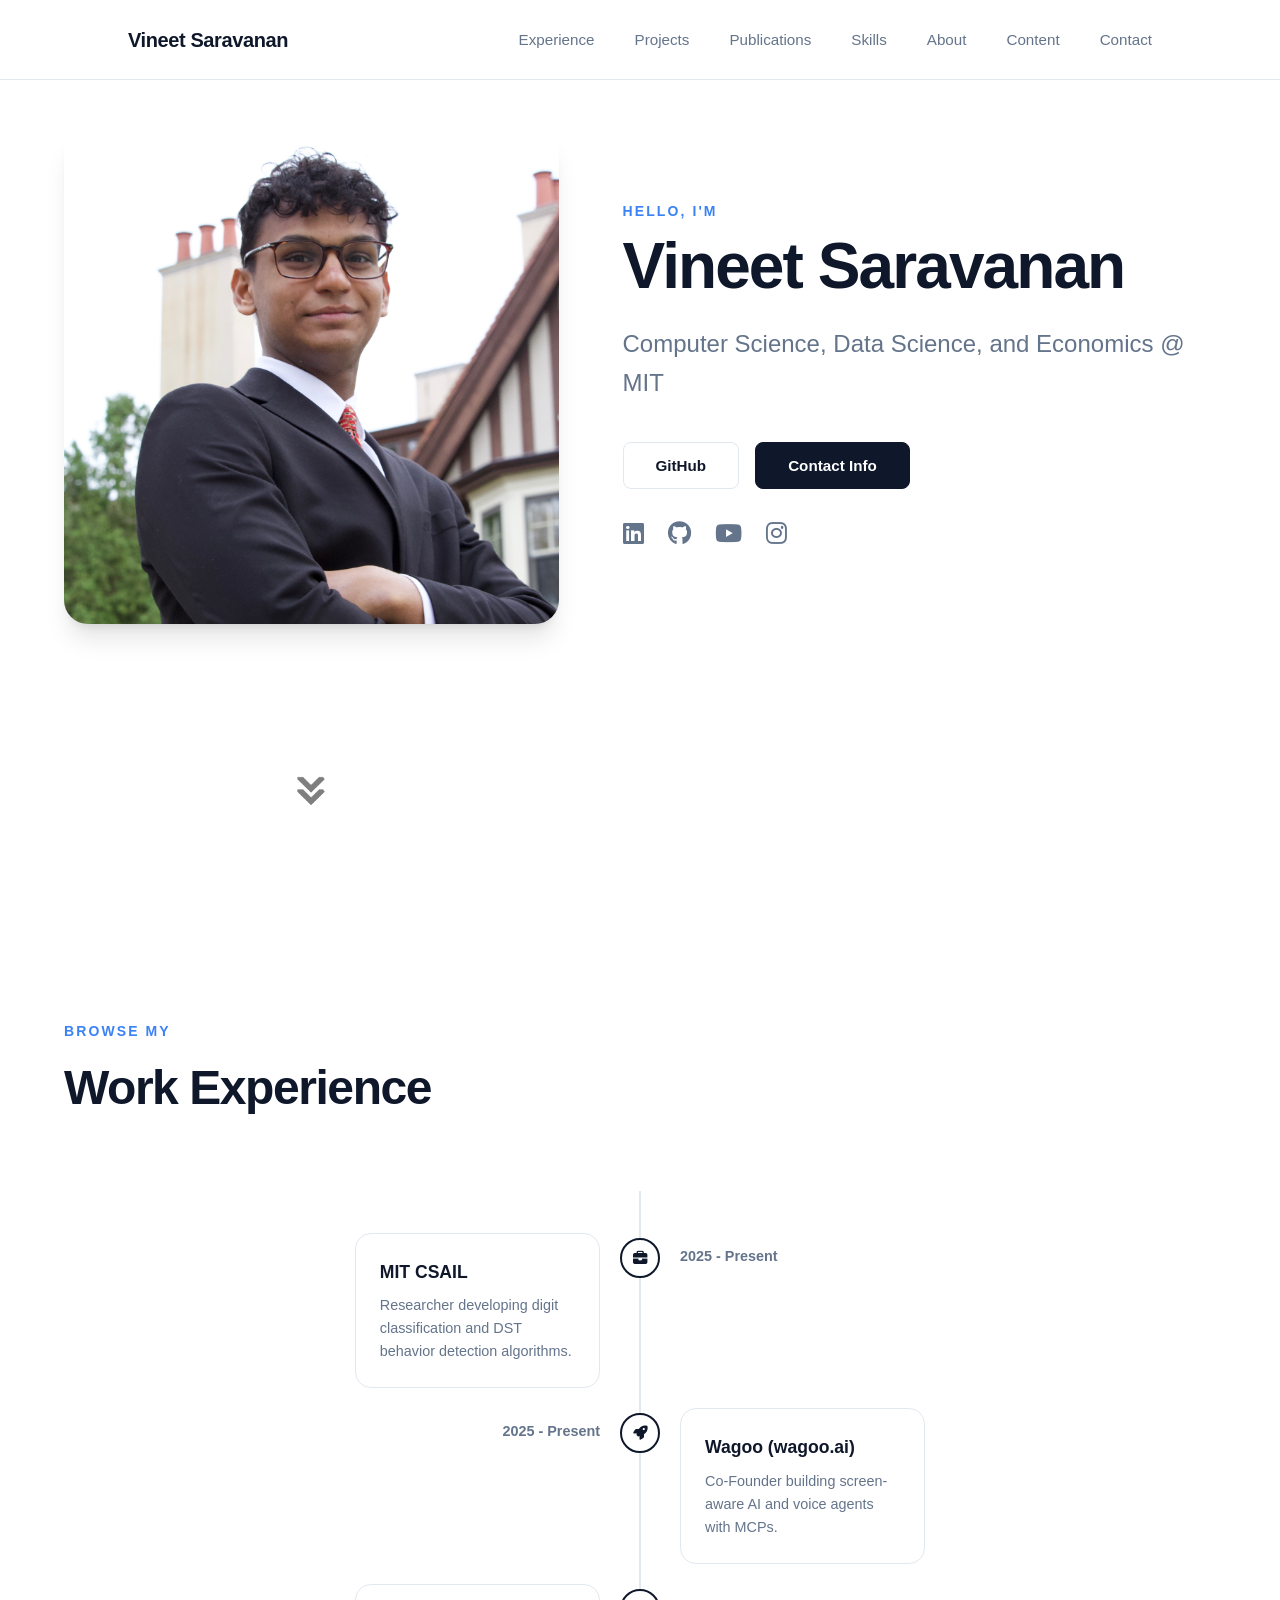
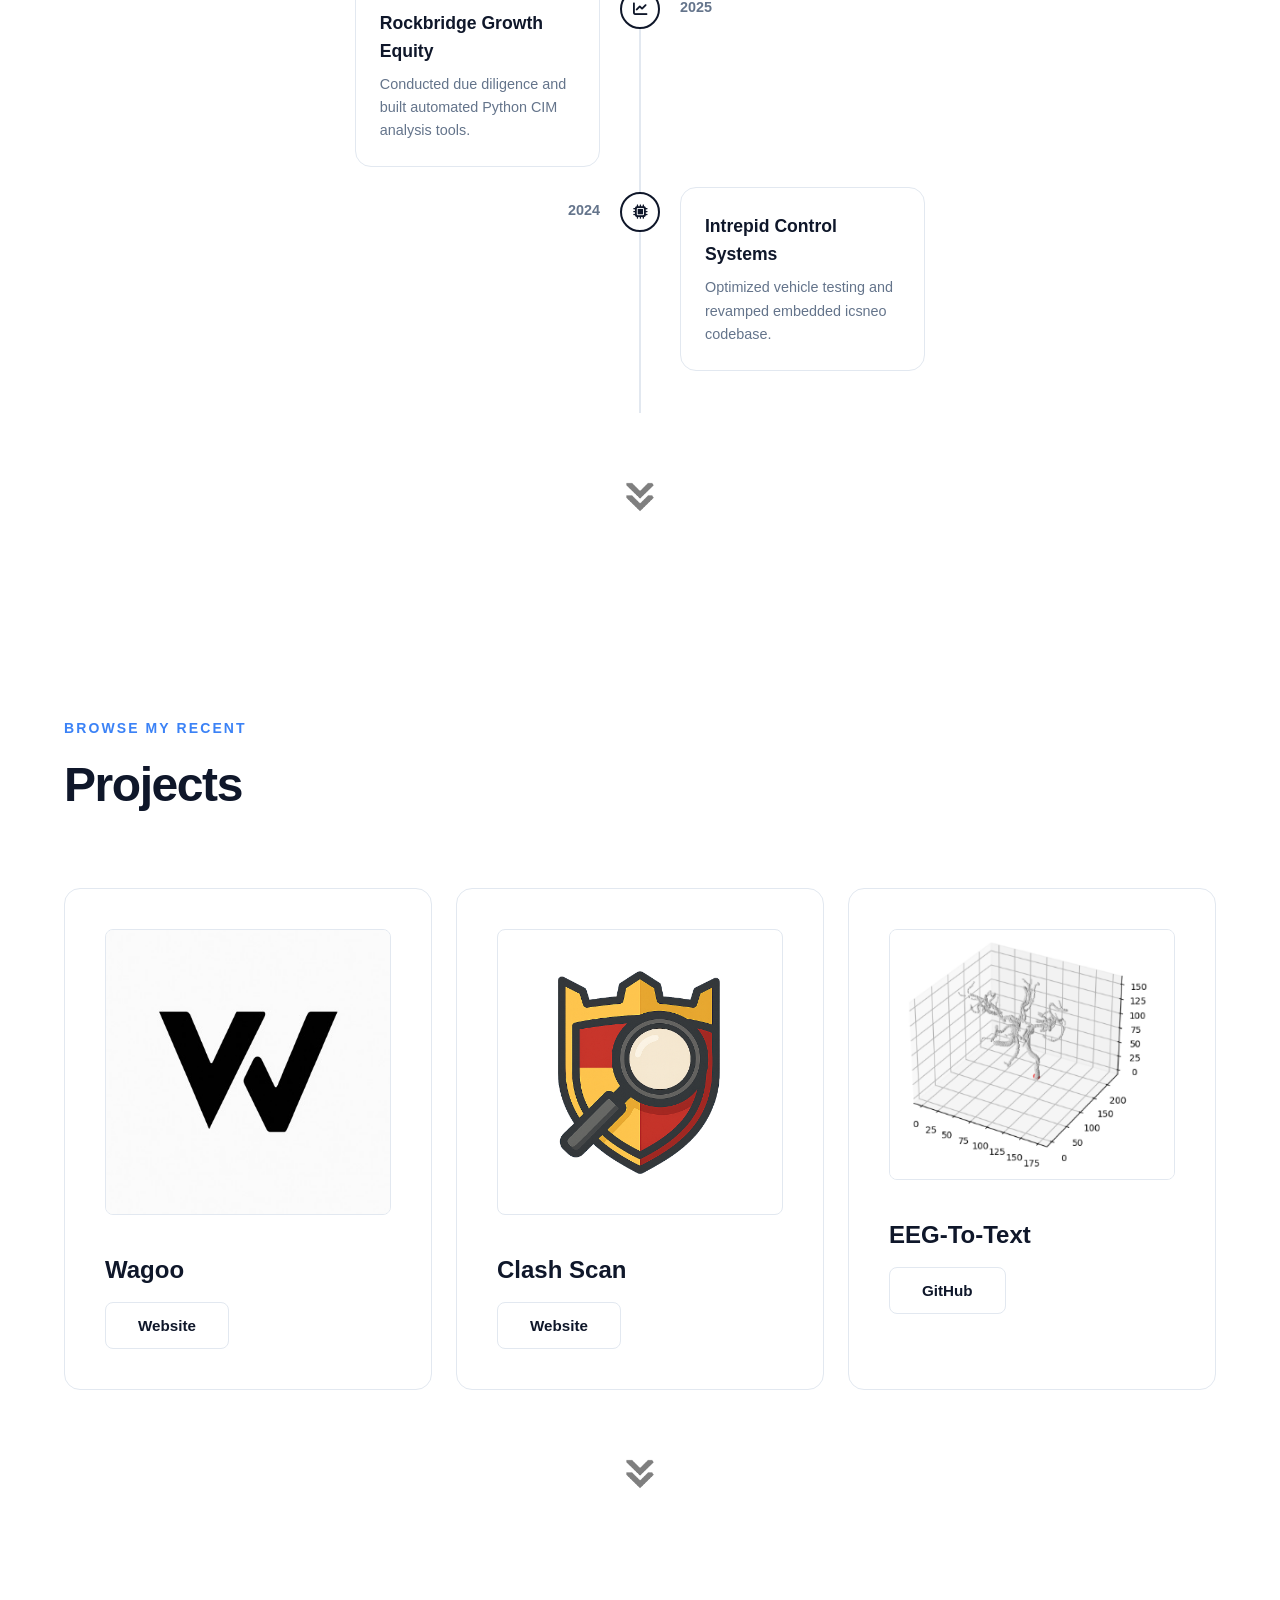
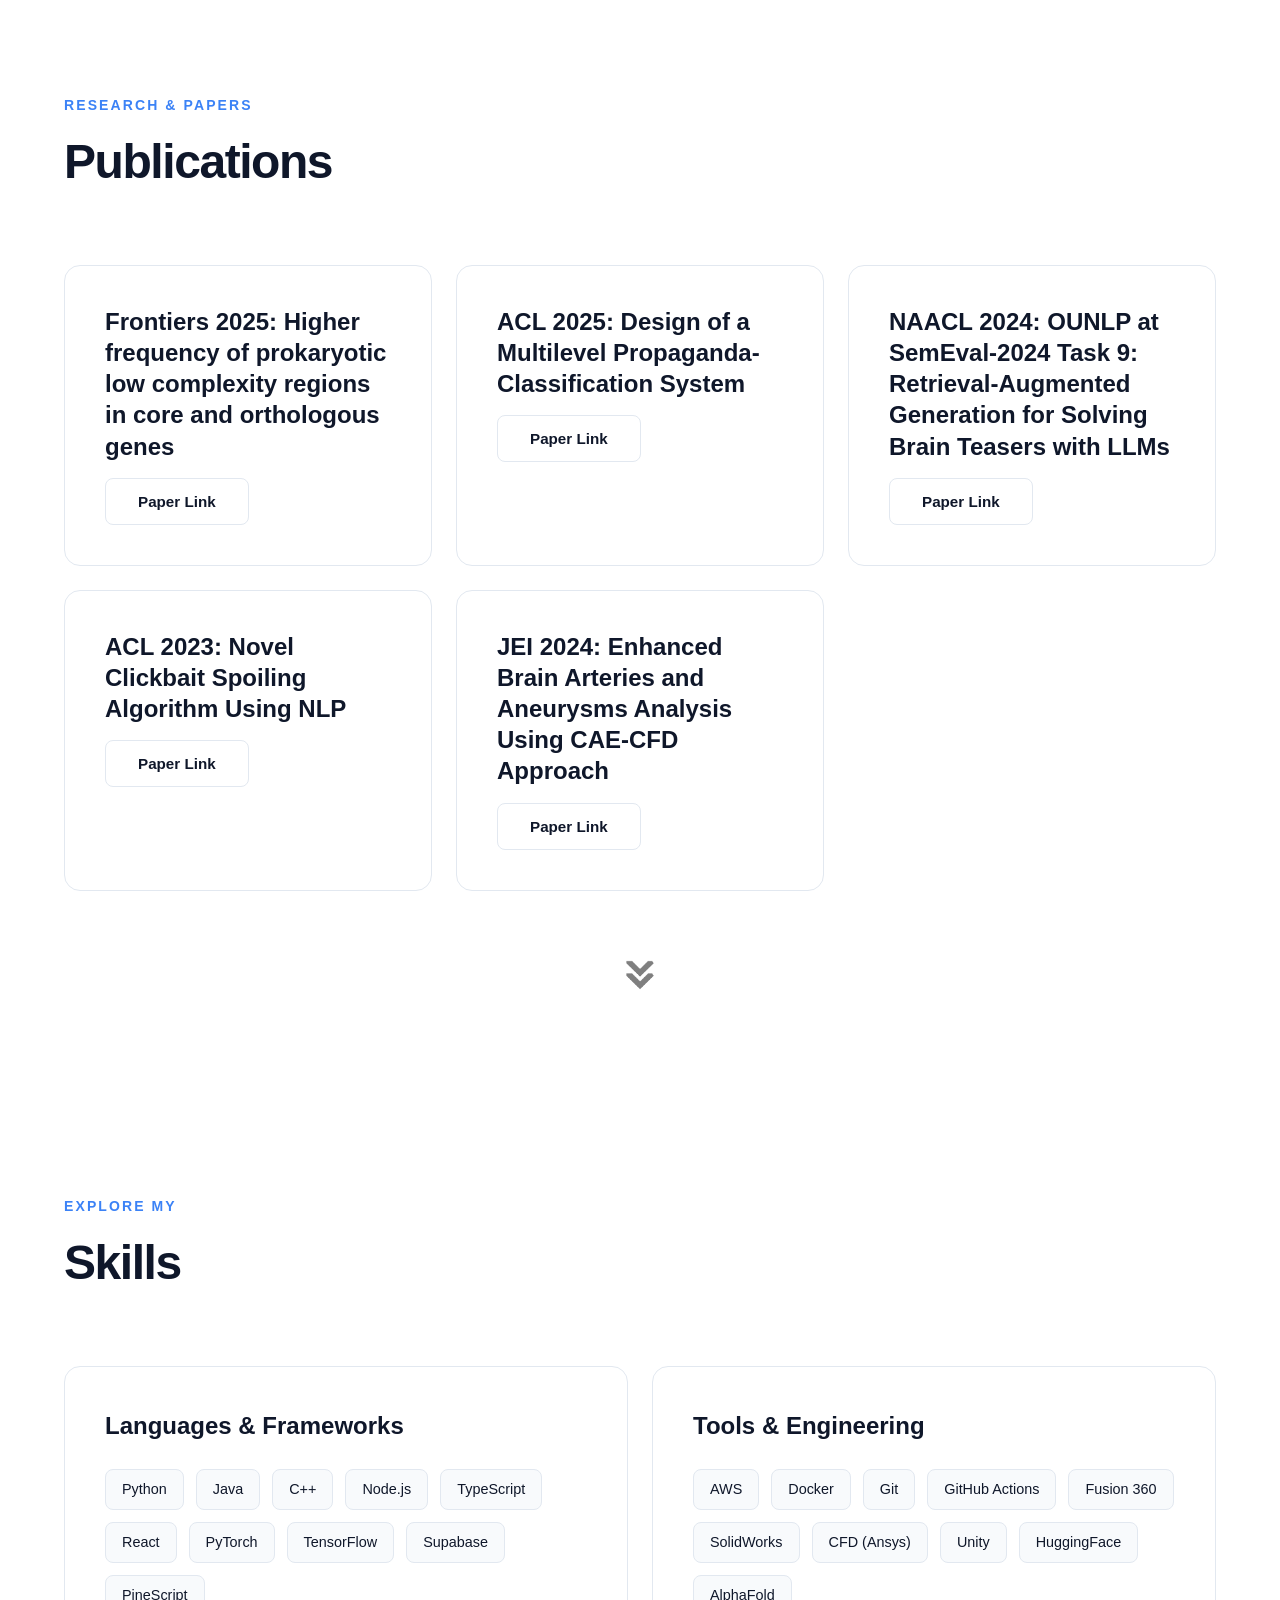
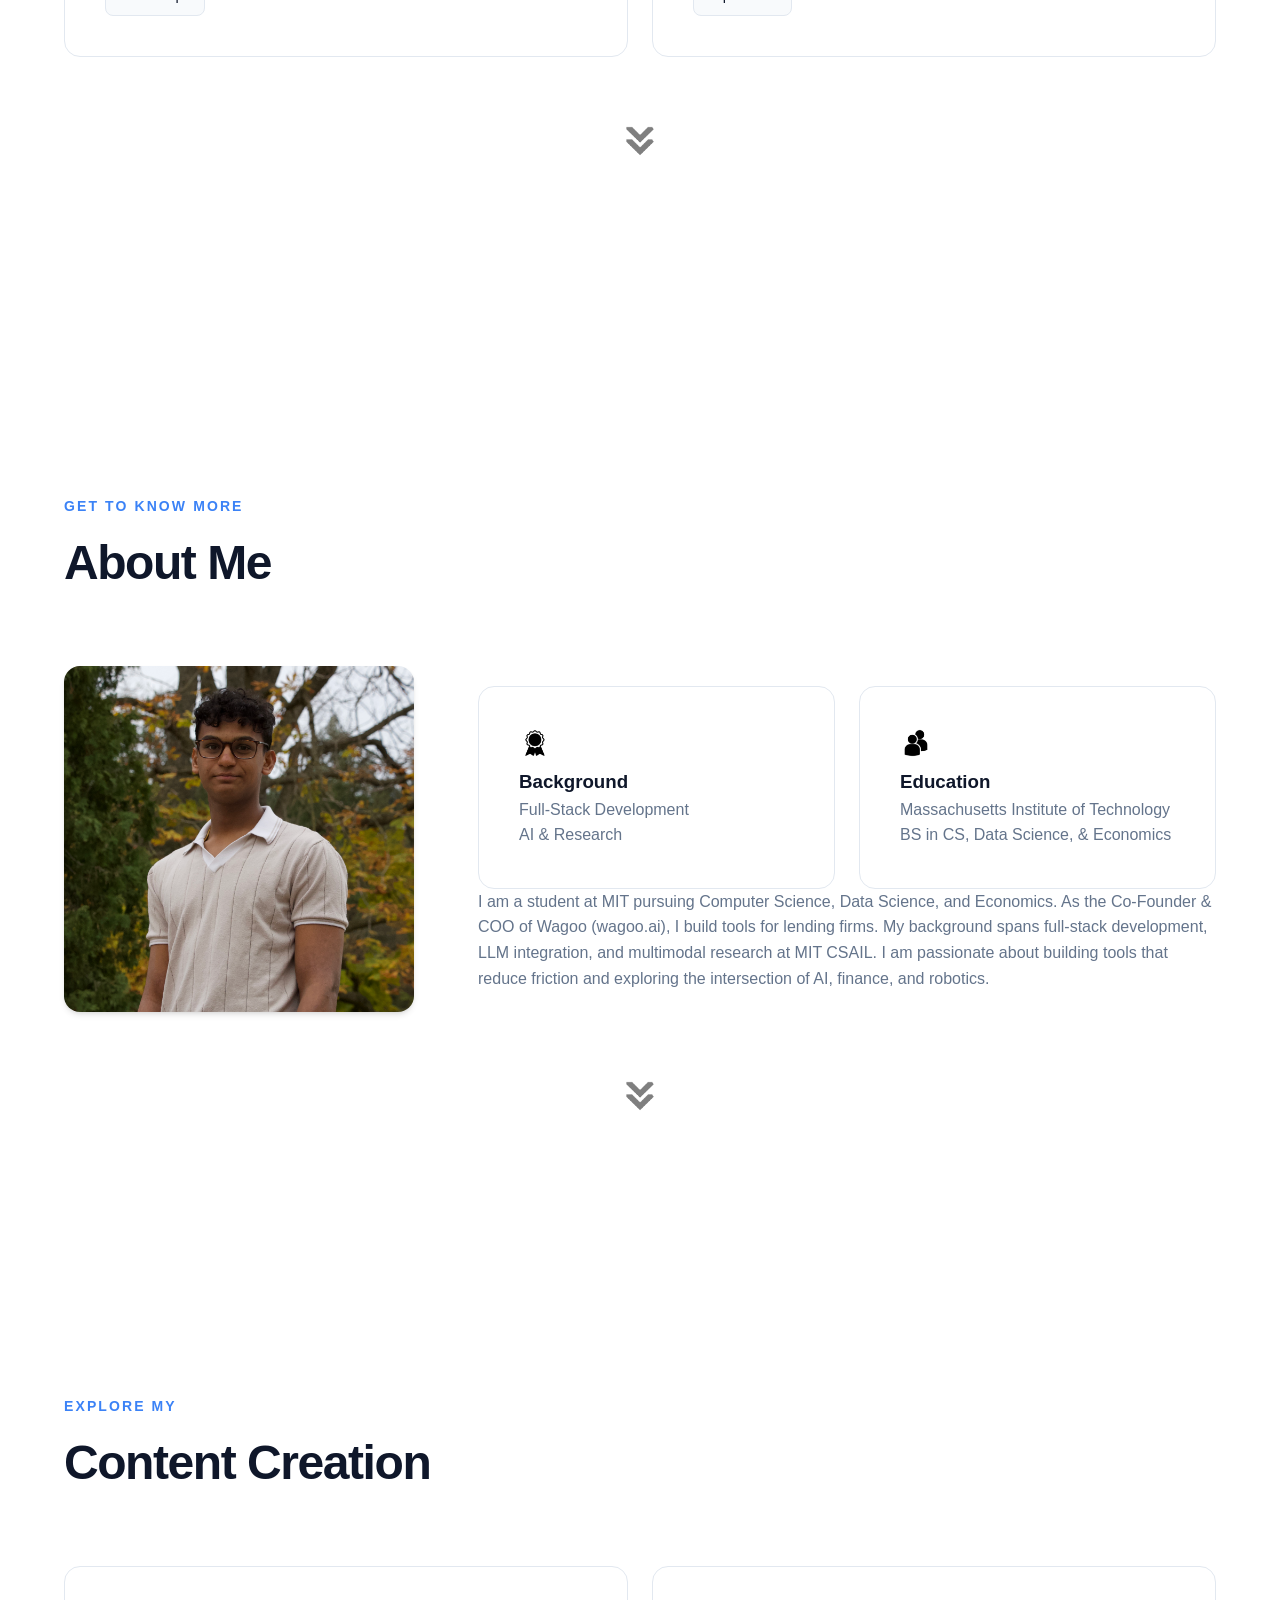
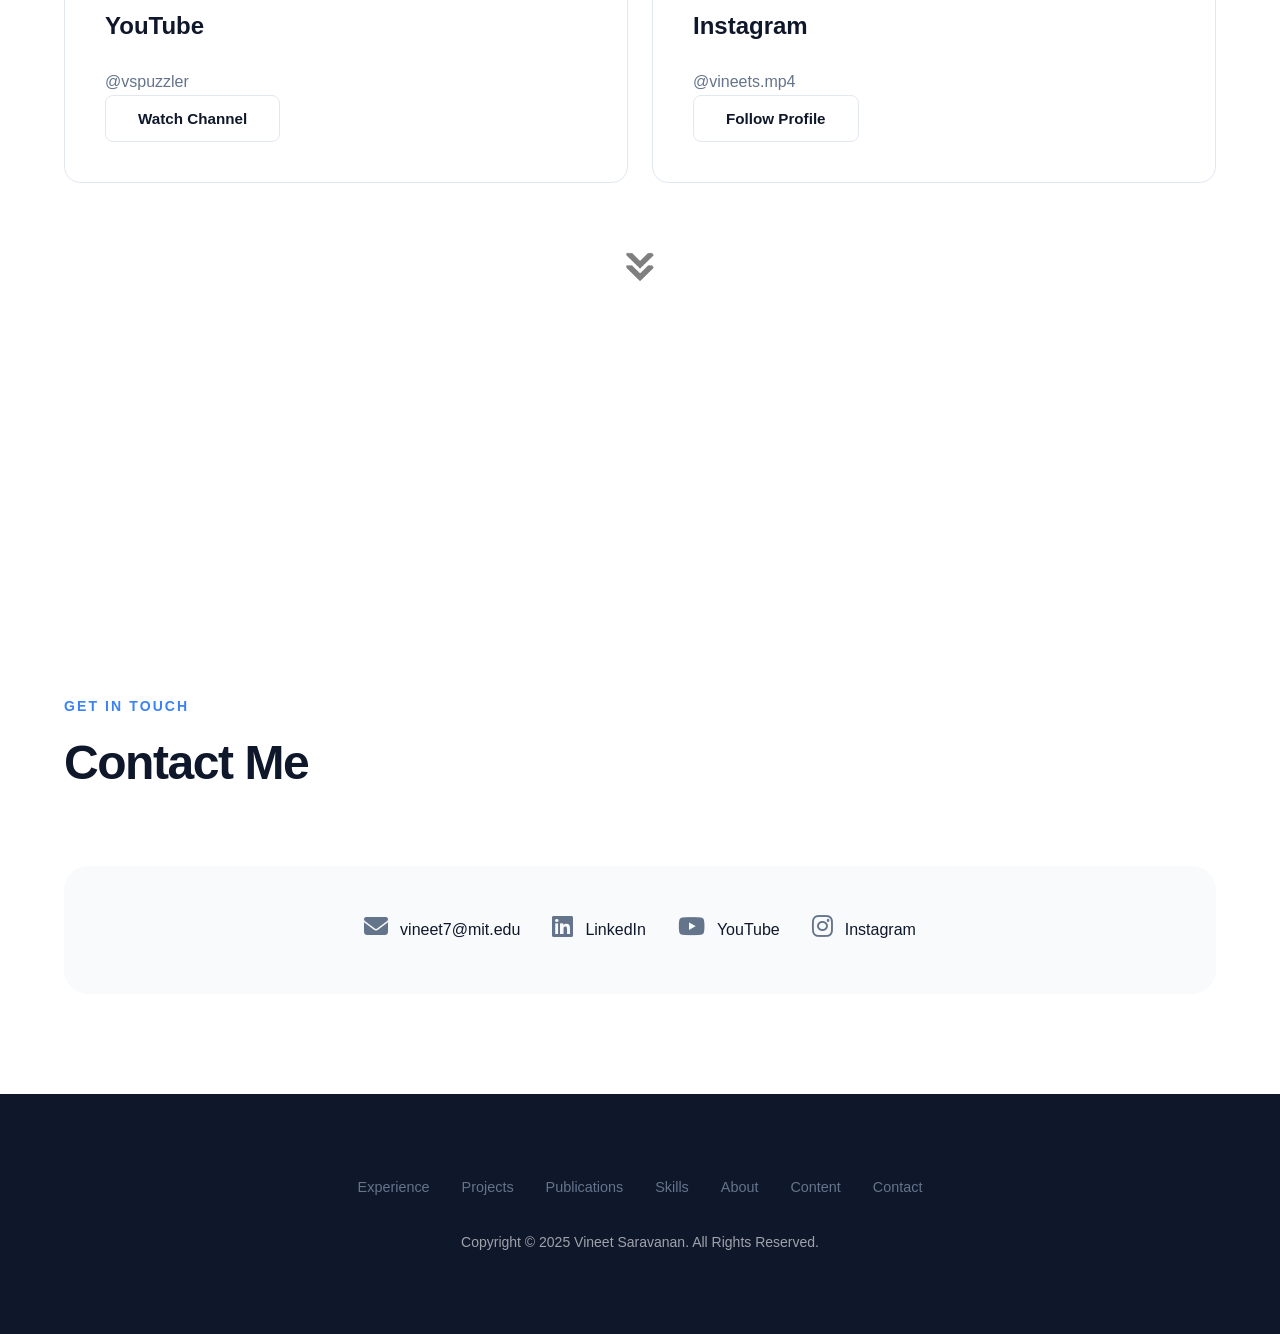
==== commit df119179: "Revamped personal website :)" ====
--- a/index.html
+++ b/index.html
@@ -5,26 +5,75 @@
     <meta charset="UTF-8" />
     <meta http-equiv="X-UA-Compatible" content="IE=edge" />
     <meta name="viewport" content="width=device-width, initial-scale=1.0" />
-    <title>My Portfolio</title>
+    
+    <!-- Primary Meta Tags -->
+    <title>Vineet Saravanan | MIT CS, Data Science & Economics | Wagoo Co-Founder</title>
+    <meta name="title" content="Vineet Saravanan | MIT CS, Data Science & Economics | Wagoo Co-Founder" />
+    <meta name="description" content="Portfolio of Vineet Saravanan, MIT student, Co-Founder of Wagoo, and AI Researcher at CSAIL. Specializing in Full-Stack Dev, LLMs, and Data Science." />
+    <meta name="keywords" content="Vineet Saravanan, MIT, CSAIL, Wagoo, AI Researcher, Data Science, Economics, Computer Science, Full-Stack Developer, LLM, Robotics" />
+    <meta name="author" content="Vineet Saravanan" />
+    <link rel="canonical" href="https://vineet.saravanan.me/" />
+
+    <!-- Open Graph / Facebook -->
+    <meta property="og:type" content="website" />
+    <meta property="og:url" content="https://vineet.saravanan.me/" />
+    <meta property="og:title" content="Vineet Saravanan | MIT CS, Data Science & Economics" />
+    <meta property="og:description" content="Explore the portfolio of Vineet Saravanan: AI Researcher at MIT CSAIL and Co-Founder of Wagoo." />
+    <meta property="og:image" content="./assets/profile-pic.png" />
+
+    <!-- Twitter -->
+    <meta property="twitter:card" content="summary_large_image" />
+    <meta property="twitter:url" content="https://vineet.saravanan.me/" />
+    <meta property="twitter:title" content="Vineet Saravanan | MIT CS, Data Science & Economics" />
+    <meta property="twitter:description" content="Explore the portfolio of Vineet Saravanan: AI Researcher at MIT CSAIL and Co-Founder of Wagoo." />
+    <meta property="twitter:image" content="./assets/profile-pic.png" />
+
+    <!-- Structured Data for SEO/GEO -->
+    <script type="application/ld+json">
+    {
+      "@context": "https://schema.org/",
+      "@type": "Person",
+      "name": "Vineet Saravanan",
+      "url": "https://vineet.saravanan.me/",
+      "image": "https://vineet.saravanan.me/assets/profile-pic.png",
+      "jobTitle": "Co-Founder",
+      "worksFor": {
+        "@type": "Organization",
+        "name": "Wagoo"
+      },
+      "alumniOf": {
+        "@type": "CollegeOrUniversity",
+        "name": "Massachusetts Institute of Technology"
+      },
+      "sameAs": [
+        "https://linkedin.com/in/vineet-saravanan",
+        "https://github.com/VSPuzzler",
+        "https://www.youtube.com/vspuzzler",
+        "https://www.instagram.com/vineets.mp4/"
+      ]
+    }
+    </script>
+
     <link rel="stylesheet" href="style.css" />
     <link rel="stylesheet" href="mediaqueries.css" />
     <link rel="stylesheet" href="https://cdnjs.cloudflare.com/ajax/libs/font-awesome/6.5.1/css/all.min.css" />
   </head>
   <body>
+    <!-- Desktop Navigation -->
     <nav id="desktop-nav">
       <div class="logo">Vineet Saravanan</div>
-      <div>
-          <ul class="nav-links">
-            <li><a href="#about">About</a></li>
-            <li><a href="#skills">Skills</a></li>
-            <li><a href="#experience">Experience</a></li>
-            <li><a href="#projects">Projects</a></li>
-            <li><a href="#publications">Publications</a></li>
-            <li><a href="#content-creation">Content</a></li>
-            <li><a href="#contact">Contact</a></li>
-          </ul>
-      </div>
+        <ul class="nav-links">
+          <li><a href="#experience">Experience</a></li>
+          <li><a href="#projects">Projects</a></li>
+          <li><a href="#publications">Publications</a></li>
+        <li><a href="#skills">Skills</a></li>
+        <li><a href="#about">About</a></li>
+        <li><a href="#content-creation">Content</a></li>
+          <li><a href="#contact">Contact</a></li>
+        </ul>
     </nav>
+
+    <!-- Mobile Navigation -->
     <nav id="hamburger-nav">
       <div class="logo">Vineet Saravanan</div>
       <div class="hamburger-menu">
@@ -33,30 +82,29 @@
           <span></span>
           <span></span>
         </div>
-        <div class="menu-links">
-          <li><a href="#about" onclick="toggleMenu()">About</a></li>
-          <li><a href="#skills" onclick="toggleMenu()">Skills</a></li>
+        <ul class="menu-links">
           <li><a href="#experience" onclick="toggleMenu()">Experience</a></li>
           <li><a href="#projects" onclick="toggleMenu()">Projects</a></li>
           <li><a href="#publications" onclick="toggleMenu()">Publications</a></li>
+          <li><a href="#skills" onclick="toggleMenu()">Skills</a></li>
+          <li><a href="#about" onclick="toggleMenu()">About</a></li>
           <li><a href="#content-creation" onclick="toggleMenu()">Content</a></li>
           <li><a href="#contact" onclick="toggleMenu()">Contact</a></li>
-        </div>
+        </ul>
       </div>
     </nav>
+
+    <!-- 1. Profile Section -->
     <section id="profile">
       <div class="section__pic-container">
-        <img src="./assets/profile-pic.png" alt="Vineet Saravanan profile picture"/>
+        <img src="./assets/profile-pic.png" alt="Vineet Saravanan" loading="eager"/>
       </div>
       <div class="section__text">
         <p class="section__text__p1">Hello, I'm</p>
         <h1 class="title">Vineet Saravanan</h1>
-        <p class="section__text__p2">CS, Data Science, and Economics @ MIT</p>
+        <p class="section__text__p2">Computer Science, Data Science, and Economics @ MIT</p>
         <div class="btn-container">
-          <button
-            class="btn btn-color-2"
-            onclick="window.open('https://github.com/VSPuzzler', '_blank')"
-          >
+          <button class="btn btn-color-2" onclick="window.open('https://github.com/VSPuzzler', '_blank', 'noopener noreferrer')">
             GitHub
           </button>
           <button class="btn btn-color-1" onclick="location.href='#contact'">
@@ -64,51 +112,179 @@
           </button>
         </div>
         <div id="socials-container">
-          <img
-            src="./assets/linkedin.png"
-            alt="My LinkedIn profile"
-            class="icon"
-            onclick="window.open('https://linkedin.com/in/vineet-saravanan', '_blank')"
-          />
-          <img
-            src="./assets/github.png"
-            alt="My Github profile"
-            class="icon"
-            onclick="window.open('https://github.com/VSPuzzler', '_blank')"
-          />
-          <i class="fa-brands fa-youtube icon-fa" onclick="window.open('https://www.youtube.com/vspuzzler', '_blank')"></i>
-          <i class="fa-brands fa-instagram icon-fa" onclick="window.open('https://www.instagram.com/vineets.mp4/', '_blank')"></i>
-        </div>
-      </div>
-    </section>
+          <i class="fa-brands fa-linkedin icon-fa" onclick="window.open('https://linkedin.com/in/vineet-saravanan', '_blank', 'noopener noreferrer')"></i>
+          <i class="fa-brands fa-github icon-fa" onclick="window.open('https://github.com/VSPuzzler', '_blank', 'noopener noreferrer')"></i>
+          <i class="fa-brands fa-youtube icon-fa" onclick="window.open('https://www.youtube.com/vspuzzler', '_blank', 'noopener noreferrer')"></i>
+          <i class="fa-brands fa-instagram icon-fa" onclick="window.open('https://www.instagram.com/vineets.mp4/', '_blank', 'noopener noreferrer')"></i>
+        </div>
+      </div>
+      <img src="./assets/arrow.png" alt="Arrow icon" class="icon arrow" onclick="location.href='#experience'"/>
+    </section>
+
+    <!-- 2. Experience Section -->
+    <section id="experience">
+      <p class="section__text__p1">Browse My</p>
+      <h1 class="title">Work Experience</h1>
+      <div class="timeline">
+        <div class="timeline-item left">
+          <div class="timeline-dot"><i class="fa-solid fa-briefcase"></i></div>
+          <div class="timeline-date">2025 - Present</div>
+          <div class="timeline-content">
+            <h3>MIT CSAIL</h3>
+            <p>Researcher developing digit classification and DST behavior detection algorithms.</p>
+          </div>
+        </div>
+        <div class="timeline-item right">
+          <div class="timeline-dot"><i class="fa-solid fa-rocket"></i></div>
+          <div class="timeline-date">2025 - Present</div>
+          <div class="timeline-content">
+            <h3>Wagoo (wagoo.ai)</h3>
+            <p>Co-Founder building screen-aware AI and voice agents with MCPs.</p>
+          </div>
+        </div>
+        <div class="timeline-item left">
+          <div class="timeline-dot"><i class="fa-solid fa-chart-line"></i></div>
+          <div class="timeline-date">2025</div>
+          <div class="timeline-content">
+            <h3>Rockbridge Growth Equity</h3>
+            <p>Conducted due diligence and built automated Python CIM analysis tools.</p>
+          </div>
+        </div>
+        <div class="timeline-item right">
+          <div class="timeline-dot"><i class="fa-solid fa-microchip"></i></div>
+          <div class="timeline-date">2024</div>
+          <div class="timeline-content">
+            <h3>Intrepid Control Systems</h3>
+            <p>Optimized vehicle testing and revamped embedded icsneo codebase.</p>
+          </div>
+        </div>
+      </div>
+      <img src="./assets/arrow.png" alt="Arrow icon" class="icon arrow" onclick="location.href='#projects'"/>
+    </section>
+
+    <!-- 3. Projects Section -->
+    <section id="projects">
+      <p class="section__text__p1">Browse My Recent</p>
+      <h1 class="title">Projects</h1>
+      <div class="about-containers">
+        <div class="details-container">
+          <img src="./assets/Wagoo.jpeg" alt="Wagoo" class="project-img" loading="lazy" />
+          <h2 class="project-title">Wagoo</h2>
+          <div class="btn-container">
+            <button class="btn btn-color-2" onclick="window.open('https://wagoo.ai', '_blank', 'noopener noreferrer')">Website</button>
+          </div>
+        </div>
+        <div class="details-container">
+          <img src="./assets/clash-scan-logo.png" alt="Clash Scan" class="project-img" loading="lazy" />
+          <h2 class="project-title">Clash Scan</h2>
+          <div class="btn-container">
+            <button class="btn btn-color-2" onclick="window.open('https://clashscan.com', '_blank', 'noopener noreferrer')">Website</button>
+          </div>
+        </div>
+        <div class="details-container">
+          <img src="./assets/project-3.png" alt="EEG-To-Text" class="project-img" loading="lazy" />
+          <h2 class="project-title">EEG-To-Text</h2>
+          <div class="btn-container">
+            <button class="btn btn-color-2" onclick="window.open('https://github.com/VSPuzzler', '_blank', 'noopener noreferrer')">GitHub</button>
+          </div>
+        </div>
+      </div>
+      <img src="./assets/arrow.png" alt="Arrow icon" class="icon arrow" onclick="location.href='#publications'"/>
+    </section>
+
+    <!-- 4. Publications Section -->
+    <section id="publications">
+      <p class="section__text__p1">Research & Papers</p>
+      <h1 class="title">Publications</h1>
+      <div class="about-containers">
+        <div class="details-container">
+          <h2 class="project-title">Frontiers 2025: Higher frequency of prokaryotic low complexity regions in core and orthologous genes</h2>
+          <div class="btn-container">
+            <button class="btn btn-color-2" onclick="window.open('https://www.frontiersin.org/journals/bioinformatics/articles/10.3389/fbinf.2025.1673480/full', '_blank', 'noopener noreferrer')">Paper Link</button>
+          </div>
+        </div>
+        <div class="details-container">
+          <h2 class="project-title">ACL 2025: Design of a Multilevel Propaganda-Classification System</h2>
+          <div class="btn-container">
+            <button class="btn btn-color-2" onclick="window.open('https://aclanthology.org/', '_blank', 'noopener noreferrer')">Paper Link</button>
+          </div>
+        </div>
+        <div class="details-container">
+          <h2 class="project-title">NAACL 2024: OUNLP at SemEval-2024 Task 9: Retrieval-Augmented Generation for Solving Brain Teasers with LLMs</h2>
+          <div class="btn-container">
+            <button class="btn btn-color-2" onclick="window.open('https://aclanthology.org/2024.semeval-1.32.pdf', '_blank', 'noopener noreferrer')">Paper Link</button>
+          </div>
+        </div>
+        <div class="details-container">
+          <h2 class="project-title">ACL 2023: Novel Clickbait Spoiling Algorithm Using NLP</h2>
+          <div class="btn-container">
+            <button class="btn btn-color-2" onclick="window.open('https://aclanthology.org/2023.semeval-1.225.pdf', '_blank', 'noopener noreferrer')">Paper Link</button>
+          </div>
+        </div>
+        <div class="details-container">
+          <h2 class="project-title">JEI 2024: Enhanced Brain Arteries and Aneurysms Analysis Using CAE-CFD Approach</h2>
+          <div class="btn-container">
+            <button class="btn btn-color-2" onclick="window.open('https://doi.org/10.59720/24-156', '_blank', 'noopener noreferrer')">Paper Link</button>
+          </div>
+        </div>
+      </div>
+      <img src="./assets/arrow.png" alt="Arrow icon" class="icon arrow" onclick="location.href='#skills'"/>
+    </section>
+
+    <!-- 5. Skills Section -->
+    <section id="skills">
+      <p class="section__text__p1">Explore My</p>
+      <h1 class="title">Skills</h1>
+      <div class="about-containers">
+        <div class="details-container">
+          <h2 class="experience-sub-title">Languages & Frameworks</h2>
+          <div class="skills-list">
+            <span>Python</span>
+            <span>Java</span>
+            <span>C++</span>
+            <span>Node.js</span>
+            <span>TypeScript</span>
+            <span>React</span>
+            <span>PyTorch</span>
+            <span>TensorFlow</span>
+            <span>Supabase</span>
+            <span>PineScript</span>
+          </div>
+        </div>
+        <div class="details-container">
+          <h2 class="experience-sub-title">Tools & Engineering</h2>
+          <div class="skills-list">
+            <span>AWS</span>
+            <span>Docker</span>
+            <span>Git</span>
+            <span>GitHub Actions</span>
+            <span>Fusion 360</span>
+            <span>SolidWorks</span>
+            <span>CFD (Ansys)</span>
+            <span>Unity</span>
+            <span>HuggingFace</span>
+            <span>AlphaFold</span>
+          </div>
+        </div>
+      </div>
+      <img src="./assets/arrow.png" alt="Arrow icon" class="icon arrow" onclick="location.href='#about'"/>
+    </section>
+
+    <!-- 6. About Section -->
     <section id="about">
       <p class="section__text__p1">Get To Know More</p>
       <h1 class="title">About Me</h1>
       <div class="section-container">
-        <div class="section__pic-container">
-          <img
-            src="./assets/about-pic.png"
-            alt="Profile picture"
-            class="about-pic"
-          />
-        </div>
+        <img src="./assets/about-pic.png" alt="Profile picture" class="about-pic" loading="lazy"/>
         <div class="about-details-container">
           <div class="about-containers">
             <div class="details-container">
-              <img
-                src="./assets/experience.png"
-                alt="Experience icon"
-                class="icon"
-              />
-              <h3>Experience</h3>
-              <p>Full-Stack Development <br />AI & Research</p>
+              <img src="./assets/experience.png" alt="Experience icon" class="icon" />
+              <h3>Background</h3>
+              <p>Full-Stack Development<br />AI & Research</p>
             </div>
             <div class="details-container">
-              <img
-                src="./assets/education.png"
-                alt="Education icon"
-                class="icon"
-              />
+              <img src="./assets/education.png" alt="Education icon" class="icon" />
               <h3>Education</h3>
               <p>Massachusetts Institute of Technology<br />BS in CS, Data Science, & Economics</p>
             </div>
@@ -116,362 +292,50 @@
           <div class="text-container">
             <p>
               I am a student at MIT pursuing Computer Science, Data Science, and Economics. 
-              As the Co-Founder & COO of Wagoo (wagoo.ai), I build AI screen-aware desktop assistants. 
+              As the Co-Founder & COO of Wagoo (wagoo.ai), I build tools for lending firms. 
               My background spans full-stack development, LLM integration, and multimodal research at MIT CSAIL. 
               I am passionate about building tools that reduce friction and exploring the intersection of AI, finance, and robotics.
             </p>
           </div>
         </div>
       </div>
-      <img
-        src="./assets/arrow.png"
-        alt="Arrow icon"
-        class="icon arrow"
-        onclick="location.href='#experience'"
-      />
-    </section>
-    <section id="skills">
-      <p class="section__text__p1">Explore My</p>
-      <h1 class="title">Skills</h1>
-      <div class="experience-details-container">
-        <div class="about-containers">
-          <div class="details-container">
-            <h2 class="experience-sub-title">Languages & Frameworks</h2>
-            <div class="article-container">
-              <article>
-                <img src="./assets/checkmark.png" alt="Experience icon" class="icon" />
-                <div>
-                  <h3>Python</h3>
-                  <p>Experienced</p>
-                </div>
-              </article>
-              <article>
-                <img src="./assets/checkmark.png" alt="Experience icon" class="icon" />
-                <div>
-                  <h3>Java</h3>
-                  <p>Experienced</p>
-                </div>
-              </article>
-              <article>
-                <img src="./assets/checkmark.png" alt="Experience icon" class="icon" />
-                <div>
-                  <h3>C++</h3>
-                  <p>Experienced</p>
-                </div>
-              </article>
-              <article>
-                <img src="./assets/checkmark.png" alt="Experience icon" class="icon" />
-                <div>
-                  <h3>Node.js</h3>
-                  <p>Experienced</p>
-                </div>
-              </article>
-              <article>
-                <img src="./assets/checkmark.png" alt="Experience icon" class="icon" />
-                <div>
-                  <h3>PyTorch</h3>
-                  <p>Experienced</p>
-                </div>
-              </article>
-              <article>
-                <img src="./assets/checkmark.png" alt="Experience icon" class="icon" />
-                <div>
-                  <h3>Supabase</h3>
-                  <p>Experienced</p>
-                </div>
-              </article>
-            </div>
-          </div>
-          <div class="details-container">
-            <h2 class="experience-sub-title">Tools & Others</h2>
-            <div class="article-container">
-              <article>
-                <img src="./assets/checkmark.png" alt="Experience icon" class="icon" />
-                <div>
-                  <h3>AWS</h3>
-                  <p>Experienced</p>
-                </div>
-              </article>
-              <article>
-                <img src="./assets/checkmark.png" alt="Experience icon" class="icon" />
-                <div>
-                  <h3>Docker</h3>
-                  <p>Experienced</p>
-                </div>
-              </article>
-              <article>
-                <img src="./assets/checkmark.png" alt="Experience icon" class="icon" />
-                <div>
-                  <h3>Git</h3>
-                  <p>Experienced</p>
-                </div>
-              </article>
-              <article>
-                <img src="./assets/checkmark.png" alt="Experience icon" class="icon" />
-                <div>
-                  <h3>Fusion 360</h3>
-                  <p>Experienced</p>
-                </div>
-              </article>
-              <article>
-                <img src="./assets/checkmark.png" alt="Experience icon" class="icon" />
-                <div>
-                  <h3>Unity</h3>
-                  <p>Experienced</p>
-                </div>
-              </article>
-            </div>
-          </div>
-        </div>
-      </div>
-      <img
-        src="./assets/arrow.png"
-        alt="Arrow icon"
-        class="icon arrow"
-        onclick="location.href='#experience'"
-      />
-    </section>
-    <section id="experience">
-      <p class="section__text__p1">Browse My</p>
-      <h1 class="title">Work Experience</h1>
-      <div class="experience-details-container">
-        <div class="about-containers">
-          <div class="details-container">
-            <h2 class="experience-sub-title">Wagoo (wagoo.ai)</h2>
-            <p>Co-Founder & COO | July 2025 - Present</p>
-            <ul style="text-align: left; margin: 1rem 2rem;">
-              <li>Developed and launched an AI screen-aware desktop assistant that reduces friction for users and is growing 25% WoW.</li>
-              <li>Built full-stack Electron application with backend and website, and integrated local LLMs for enterprise privacy.</li>
-              <li>Building conversational voice agent to control hundreds of tools using MCPs using ElevenLabs and LiveKit.</li>
-            </ul>
-          </div>
-          <div class="details-container">
-            <h2 class="experience-sub-title">Rockbridge Growth Equity</h2>
-            <p>Intern | May 2025 - June 2025</p>
-            <ul style="text-align: left; margin: 1rem 2rem;">
-              <li>Conducted due diligence on 5+ prospective acquisition targets.</li>
-              <li>Developed Python tool for automated CIM analysis and one-pager generation.</li>
-            </ul>
-          </div>
-        </div>
-        <div class="about-containers">
-          <div class="details-container">
-            <h2 class="experience-sub-title">Intrepid Control Systems</h2>
-            <p>Embedded Intern | July 2024 - Sept 2024</p>
-            <ul style="text-align: left; margin: 1rem 2rem;">
-              <li>Increased vehicle testing efficiency by 25% via custom scripts.</li>
-              <li>Revamped icsneo codebase for enhanced user experience with hardware.</li>
-            </ul>
-          </div>
-          <div class="details-container">
-            <h2 class="experience-sub-title">MIT CSAIL</h2>
-            <p>Researcher | Sept 2025 - Present</p>
-            <ul style="text-align: left; margin: 1rem 2rem;">
-              <li>Developing image and pen-trajectory algorithms for digit classification.</li>
-              <li>Detecting correction behaviors in Digital Symbol Tests.</li>
-            </ul>
-          </div>
-        </div>
-      </div>
-      <img
-        src="./assets/arrow.png"
-        alt="Arrow icon"
-        class="icon arrow"
-        onclick="location.href='#projects'"
-      />
-    </section>
-    <section id="projects">
-      <p class="section__text__p1">Browse My Recent</p>
-      <h1 class="title">Projects</h1>
-      <div class="experience-details-container">
-        <div class="about-containers">
-          <div class="details-container color-container">
-            <div class="article-container">
-              <img
-                src="./assets/Wagoo.jpeg"
-                alt="Wagoo"
-                class="project-img"
-              />
-            </div>
-            <h2 class="experience-sub-title project-title">Wagoo</h2>
-            <div class="btn-container">
-              <button
-                class="btn btn-color-2 project-btn"
-                onclick="window.open('https://wagoo.ai', '_blank')"
-              >
-                Website
-              </button>
-            </div>
-          </div>
-          <div class="details-container color-container">
-            <div class="article-container">
-              <img
-                src="./assets/clash-scan-logo.png"
-                alt="Clash Scan"
-                class="project-img"
-              />
-            </div>
-            <h2 class="experience-sub-title project-title">Clash Scan</h2>
-            <div class="btn-container">
-              <button
-                class="btn btn-color-2 project-btn"
-                onclick="window.open('https://clashscan.com', '_blank')"
-              >
-                Website
-              </button>
-            </div>
-          </div>
-          <div class="details-container color-container">
-            <div class="article-container">
-              <img
-                src="./assets/project-3.png"
-                alt="EEG-To-Text"
-                class="project-img"
-              />
-            </div>
-            <h2 class="experience-sub-title project-title">EEG-To-Text</h2>
-            <div class="btn-container">
-              <button
-                class="btn btn-color-2 project-btn"
-                onclick="window.open('https://github.com/VSPuzzler', '_blank')"
-              >
-                GitHub
-              </button>
-            </div>
-          </div>
-        </div>
-      </div>
-      <img
-        src="./assets/arrow.png"
-        alt="Arrow icon"
-        class="icon arrow"
-        onclick="location.href='#publications'"
-      />
-    </section>
-    <section id="publications">
-      <p class="section__text__p1">Browse My Recent</p>
-      <h1 class="title">Publications</h1>
-      <div class="experience-details-container">
-        <div class="about-containers">
-          <div class="details-container color-container">
-            <h2 class="experience-sub-title project-title">ACL 2025: Design of a Multilevel Propaganda-Classification System</h2>
-            <div class="btn-container">
-              <button
-                class="btn btn-color-2 project-btn"
-                onclick="window.open('https://aclanthology.org/', '_blank')"
-              >
-                Paper Link
-              </button>
-            </div>
-          </div>
-          <div class="details-container color-container">
-            <h2 class="experience-sub-title project-title">NAACL 2024: OUNLP at SemEval-2024 Task 9: Retrieval-Augmented Generation for Solving Brain Teasers with LLMs</h2>
-            <div class="btn-container">
-              <button
-                class="btn btn-color-2 project-btn"
-                onclick="window.open('https://aclanthology.org/2024.semeval-1.32.pdf', '_blank')"
-              >
-                Paper Link
-              </button>
-            </div>
-          </div>
-        </div>
-        <div class="about-containers">
-          <div class="details-container color-container">
-            <h2 class="experience-sub-title project-title">ACL 2023: Mr-wallace at SemEval-2023 Task 5: Novel Clickbait Spoiling Algorithm Using Natural Language Processing</h2>
-            <div class="btn-container">
-              <button
-                class="btn btn-color-2 project-btn"
-                onclick="window.open('https://aclanthology.org/2023.semeval-1.225.pdf', '_blank')"
-              >
-                Paper Link
-              </button>
-            </div>
-          </div>
-          <div class="details-container color-container">
-            <h2 class="experience-sub-title project-title">JEI 2024: Enhanced Brain Arteries and Aneurysms Analysis Using CAE-CFD Approach</h2>
-            <div class="btn-container">
-              <button
-                class="btn btn-color-2 project-btn"
-                onclick="window.open('https://doi.org/10.59720/24-156', '_blank')"
-              >
-                Paper Link
-              </button>
-            </div>
-          </div>
-        </div>
-      </div>
-      <img
-        src="./assets/arrow.png"
-        alt="Arrow icon"
-        class="icon arrow"
-        onclick="location.href='#content-creation'"
-      />
-    </section>
+      <img src="./assets/arrow.png" alt="Arrow icon" class="icon arrow" onclick="location.href='#content-creation'"/>
+    </section>
+
+    <!-- 7. Content Creation Section -->
     <section id="content-creation">
       <p class="section__text__p1">Explore My</p>
       <h1 class="title">Content Creation</h1>
-      <div class="experience-details-container">
         <div class="about-containers">
-          <div class="details-container color-container">
-            <h2 class="experience-sub-title">YouTube</h2>
-            <p>@vspuzzler</p>
+          <div class="details-container">
+          <h2 class="experience-sub-title">YouTube</h2>
+          <p>@vspuzzler</p>
             <div class="btn-container">
-              <button
-                class="btn btn-color-2 project-btn"
-                onclick="window.open('https://www.youtube.com/vspuzzler', '_blank')"
-              >
-                Watch Channel
-              </button>
-            </div>
-          </div>
-          <div class="details-container color-container">
-            <h2 class="experience-sub-title">Instagram</h2>
-            <p>@vineets.mp4</p>
+            <button class="btn btn-color-2" onclick="window.open('https://www.youtube.com/vspuzzler', '_blank', 'noopener noreferrer')">Watch Channel</button>
+          </div>
+        </div>
+        <div class="details-container">
+          <h2 class="experience-sub-title">Instagram</h2>
+          <p>@vineets.mp4</p>
             <div class="btn-container">
-              <button
-                class="btn btn-color-2 project-btn"
-                onclick="window.open('https://www.instagram.com/vineets.mp4/', '_blank')"
-              >
-                Follow Profile
-              </button>
-            </div>
-          </div>
-        </div>
-      </div>
-      <img
-        src="./assets/arrow.png"
-        alt="Arrow icon"
-        class="icon arrow"
-        onclick="location.href='#contact'"
-      />
-    </section>
+            <button class="btn btn-color-2" onclick="window.open('https://www.instagram.com/vineets.mp4/', '_blank', 'noopener noreferrer')">Follow Profile</button>
+          </div>
+        </div>
+      </div>
+      <img src="./assets/arrow.png" alt="Arrow icon" class="icon arrow" onclick="location.href='#contact'"/>
+    </section>
+
+    <!-- 8. Contact Section -->
     <section id="contact">
       <p class="section__text__p1">Get in Touch</p>
       <h1 class="title">Contact Me</h1>
       <div class="contact-info-upper-container">
         <div class="contact-info-container">
-          <img
-            src="./assets/email.png"
-            alt="Email icon"
-            class="icon contact-icon email-icon"
-          />
+          <i class="fa-solid fa-envelope icon"></i>
           <p><a href="mailto:vineet7@mit.edu">vineet7@mit.edu</a></p>
         </div>
         <div class="contact-info-container">
-          <img
-            src="./assets/email.png"
-            alt="Email icon"
-            class="icon contact-icon email-icon"
-          />
-          <p><a href="mailto:vineetsaravanan@gmail.com">vineetsaravanan@gmail.com</a></p>
-        </div>
-        <div class="contact-info-container">
-          <img
-            src="./assets/linkedin.png"
-            alt="LinkedIn icon"
-            class="icon contact-icon"
-          />
+          <i class="fa-brands fa-linkedin icon"></i>
           <p><a href="https://linkedin.com/in/vineet-saravanan" target="_blank">LinkedIn</a></p>
         </div>
         <div class="contact-info-container">
@@ -484,20 +348,19 @@
         </div>
       </div>
     </section>
+
     <footer>
-      <nav>
-        <div class="nav-links-container">
+      <div class="footer-nav">
           <ul class="nav-links">
-            <li><a href="#about">About</a></li>
-            <li><a href="#skills">Skills</a></li>
             <li><a href="#experience">Experience</a></li>
             <li><a href="#projects">Projects</a></li>
             <li><a href="#publications">Publications</a></li>
-            <li><a href="#content-creation">Content</a></li>
+          <li><a href="#skills">Skills</a></li>
+          <li><a href="#about">About</a></li>
+          <li><a href="#content-creation">Content</a></li>
             <li><a href="#contact">Contact</a></li>
           </ul>
         </div>
-      </nav>
       <p>Copyright &#169; 2025 Vineet Saravanan. All Rights Reserved.</p>
     </footer>
     <script src="script.js"></script>
--- a/style.css
+++ b/style.css
@@ -1,13 +1,20 @@
 :root {
-  --primary-color: #0f172a;
-  --secondary-color: #64748b;
-  --accent-color: #3b82f6;
-  --bg-color: #ffffff;
+  --primary: #0f172a;
+  --secondary: #64748b;
+  --accent: #3b82f6;
+  --accent-light: #eff6ff;
+  --bg: #ffffff;
   --section-bg: #f8fafc;
-  --border-color: #e2e8f0;
-}
-
-@import url("https://fonts.googleapis.com/css2?family=Poppins:wght@300;400;500;600;700&display=swap");
+  --border: #e2e8f0;
+  --white: #ffffff;
+  --radius-lg: 1.5rem;
+  --radius-md: 1rem;
+  --radius-sm: 0.5rem;
+  --shadow: 0 4px 6px -1px rgb(0 0 0 / 0.1), 0 2px 4px -2px rgb(0 0 0 / 0.1);
+  --shadow-lg: 0 20px 25px -5px rgb(0 0 0 / 0.1), 0 8px 10px -6px rgb(0 0 0 / 0.1);
+}
+
+@import url("https://fonts.googleapis.com/css2?family=Inter:wght@300;400;500;600;700&family=Poppins:wght@400;600;700&display=swap");
 
 * {
   margin: 0;
@@ -16,10 +23,15 @@
 }
 
 body {
+  font-family: "Inter", sans-serif;
+  color: var(--primary);
+  line-height: 1.6;
+  background-color: var(--bg);
+  overflow-x: hidden;
+}
+
+h1, h2, h3, .logo {
   font-family: "Poppins", sans-serif;
-  color: var(--primary-color);
-  line-height: 1.6;
-  background-color: var(--bg-color);
 }
 
 html {
@@ -27,173 +39,123 @@
 }
 
 p {
-  color: var(--secondary-color);
-}
-
-/* TRANSITION */
-
-a,
-.btn {
-  transition: all 0.3s cubic-bezier(0.4, 0, 0.2, 1);
-}
-
-/* DESKTOP NAV */
-
-nav,
+  color: var(--secondary);
+}
+
+a {
+  color: inherit;
+  text-decoration: none;
+  transition: all 0.3s ease;
+}
+
+/* NAVIGATION */
+
+#desktop-nav, #hamburger-nav {
+  display: flex;
+  justify-content: space-between;
+  align-items: center;
+  padding: 0 10%;
+  height: 80px;
+  background: rgba(255, 255, 255, 0.8);
+  backdrop-filter: blur(12px);
+  position: fixed;
+  top: 0;
+  left: 50%;
+  transform: translateX(-50%);
+  width: 100%;
+  max-width: 100%;
+  z-index: 1000;
+  border-bottom: 1px solid var(--border);
+  transition: all 0.5s cubic-bezier(0.4, 0, 0.2, 1);
+}
+
+#desktop-nav.scrolled, #hamburger-nav.scrolled {
+  top: 20px;
+  width: 90%;
+  max-width: 1100px;
+  height: 65px;
+  border-radius: 100px;
+  background: rgba(255, 255, 255, 0.9);
+  box-shadow: var(--shadow-lg);
+  border: 1px solid var(--border);
+  padding: 0 40px;
+}
+
+#desktop-nav.scrolled .logo, #hamburger-nav.scrolled .logo {
+  font-size: 1.1rem;
+}
+
+#desktop-nav.scrolled .nav-links a, #hamburger-nav.scrolled .nav-links a {
+  font-size: 0.85rem;
+}
+
+.logo {
+  font-size: 1.25rem;
+  font-weight: 700;
+  letter-spacing: -0.02em;
+}
+
 .nav-links {
   display: flex;
-}
-
-nav {
-  justify-content: space-around;
-  align-items: center;
-  height: 15vh;
-  background: rgba(255, 255, 255, 0.8);
-  backdrop-filter: blur(10px);
-  position: sticky;
-  top: 0;
-  z-index: 1000;
-}
-
-.nav-links {
-  gap: 2rem;
+  gap: 2.5rem;
   list-style: none;
-  font-size: 1.1rem;
-}
-
-a {
-  color: var(--primary-color);
-  text-decoration: none;
+}
+
+.nav-links a {
+  font-size: 0.95rem;
   font-weight: 500;
-}
-
-a:hover {
-  color: var(--accent-color);
-}
-
-.logo {
-  font-size: 1.5rem;
-  font-weight: 600;
-  letter-spacing: -0.025em;
-}
-
-.logo:hover {
-  cursor: default;
-}
-
-/* HAMBURGER MENU */
+  color: var(--secondary);
+}
+
+.nav-links a:hover {
+  color: var(--accent);
+}
 
 #hamburger-nav {
   display: none;
 }
 
-.hamburger-menu {
-  position: relative;
-  display: inline-block;
-}
-
-.hamburger-icon {
+/* SECTIONS */
+
+section {
+  padding: 120px 10% 80px;
+  min-height: 100vh;
   display: flex;
   flex-direction: column;
-  justify-content: space-between;
-  height: 24px;
-  width: 30px;
-  cursor: pointer;
-}
-
-.hamburger-icon span {
+}
+
+.title {
+  font-size: 3rem;
+  font-weight: 700;
+  margin-bottom: 4rem;
+  letter-spacing: -0.03em;
+}
+
+.section__text__p1 {
+  font-size: 0.875rem;
+  text-transform: uppercase;
+  letter-spacing: 0.15em;
+  font-weight: 700;
+  color: var(--accent);
+  margin-bottom: 0.5rem;
+}
+
+/* PROFILE SECTION */
+
+#profile {
+  display: grid;
+  grid-template-columns: 1fr 1.2fr;
+  align-items: center;
+  gap: 4rem;
+  height: 100vh;
+}
+
+.section__pic-container {
   width: 100%;
-  height: 2px;
-  background-color: var(--primary-color);
-  transition: all 0.3s ease-in-out;
-}
-
-.menu-links {
-  position: absolute;
-  top: 100%;
-  right: 0;
-  background-color: white;
-  width: fit-content;
-  max-height: 0;
+  aspect-ratio: 1;
+  border-radius: var(--radius-lg);
   overflow: hidden;
-  transition: all 0.3s ease-in-out;
-  box-shadow: 0 10px 15px -3px rgb(0 0 0 / 0.1);
-  border-radius: 0.5rem;
-}
-
-.menu-links a {
-  display: block;
-  padding: 1rem 2rem;
-  text-align: center;
-  font-size: 1.1rem;
-  color: var(--primary-color);
-  text-decoration: none;
-}
-
-.menu-links li {
-  list-style: none;
-}
-
-.menu-links.open {
-  max-height: 400px;
-}
-
-.hamburger-icon.open span:first-child {
-  transform: rotate(45deg) translate(8px, 6px);
-}
-
-.hamburger-icon.open span:nth-child(2) {
-  opacity: 0;
-}
-
-.hamburger-icon.open span:last-child {
-  transform: rotate(-45deg) translate(8px, -6px);
-}
-
-/* SECTIONS */
-
-section {
-  padding: 10vh 10rem;
-  min-height: 100vh;
-  display: flex;
-  flex-direction: column;
-  justify-content: center;
-}
-
-.title {
-  font-size: 2.5rem;
-  font-weight: 700;
-  margin-bottom: 3rem;
-  text-align: center;
-}
-
-.section__text__p1 {
-  text-align: center;
-  font-size: 0.9rem;
-  text-transform: uppercase;
-  letter-spacing: 0.1em;
-  font-weight: 600;
-  color: var(--accent-color);
-}
-
-/* PROFILE SECTION */
-
-#profile {
-  display: flex;
-  flex-direction: row;
-  justify-content: center;
-  gap: 5rem;
-  height: 85vh;
-}
-
-.section__pic-container {
-  display: flex;
-  height: 350px;
-  width: 350px;
-  border-radius: 50%;
-  overflow: hidden;
-  box-shadow: 0 20px 25px -5px rgb(0 0 0 / 0.1);
-  margin: auto 0;
+  box-shadow: var(--shadow-lg);
 }
 
 .section__pic-container img {
@@ -202,15 +164,17 @@
   object-fit: cover;
 }
 
-.section__text {
-  align-self: center;
-  text-align: left;
+.section__text h1 {
+  font-size: 4rem;
+  line-height: 1.1;
+  margin-bottom: 1.5rem;
 }
 
 .section__text__p2 {
   font-size: 1.5rem;
-  color: var(--secondary-color);
-  margin-bottom: 2rem;
+  color: var(--secondary);
+  margin-bottom: 2.5rem;
+  font-weight: 400;
 }
 
 /* BUTTONS */
@@ -221,33 +185,36 @@
 }
 
 .btn {
+  font-family: inherit;
   font-weight: 600;
-  padding: 0.75rem 1.5rem;
-  border-radius: 0.5rem;
+  padding: 0.875rem 2rem;
+  border-radius: var(--radius-sm);
   cursor: pointer;
-  font-size: 0.9rem;
-  border: none;
+  font-size: 0.95rem;
+  transition: all 0.2s ease;
 }
 
 .btn-color-1 {
-  background: var(--primary-color);
-  color: white;
-  border: 1px solid var(--primary-color);
+  background: var(--primary);
+  color: var(--white);
+  border: 1px solid var(--primary);
 }
 
 .btn-color-1:hover {
   background: #1e293b;
+  transform: translateY(-2px);
 }
 
 .btn-color-2 {
-  background: transparent;
-  color: var(--primary-color);
-  border: 1px solid var(--border-color);
+  background: var(--white);
+  color: var(--primary);
+  border: 1px solid var(--border);
 }
 
 .btn-color-2:hover {
-  border-color: var(--primary-color);
   background: var(--section-bg);
+  border-color: var(--primary);
+  transform: translateY(-2px);
 }
 
 /* SOCIALS */
@@ -255,155 +222,289 @@
 #socials-container {
   display: flex;
   gap: 1.5rem;
-  margin-top: 1.5rem;
-}
-
-.icon {
-  height: 1.5rem;
+  margin-top: 2rem;
+}
+
+.icon, .icon-fa {
+  font-size: 1.5rem;
+  height: 2rem;
+  width: auto;
+  color: var(--secondary);
+  transition: color 0.2s ease;
   cursor: pointer;
-  opacity: 0.7;
-  transition: opacity 0.3s ease;
-}
-
-.icon:hover {
-  opacity: 1;
-}
-
-.icon-fa {
-  font-size: 1.5rem;
-  cursor: pointer;
-  opacity: 0.7;
-  transition: opacity 0.3s ease;
-  color: var(--primary-color);
-}
-
-.icon-fa:hover {
-  opacity: 1;
-}
-
-/* ABOUT SECTION */
-
-.section-container {
-  display: flex;
-  gap: 4rem;
-  align-items: flex-start;
-}
-
-.about-pic {
-  border-radius: 1rem;
-  width: 300px;
-  box-shadow: 0 10px 15px -3px rgb(0 0 0 / 0.1);
-}
-
-.about-details-container {
-  flex: 1;
-}
-
-.text-container {
-  margin-top: 2rem;
-  font-size: 1.1rem;
-}
-
-/* SKILLS & EXPERIENCE */
+}
+
+.icon:hover, .icon-fa:hover {
+  color: var(--accent);
+}
+
+/* BENTO GRID LAYOUT */
 
 .about-containers {
   display: grid;
-  grid-template-columns: repeat(auto-fit, minmax(300px, 1fr));
-  gap: 2rem;
+  grid-template-columns: repeat(auto-fit, minmax(350px, 1fr));
+  gap: 1.5rem;
+}
+
+.details-container {
+  padding: 2.5rem;
+  background: var(--white);
+  border-radius: var(--radius-md);
+  border: 1px solid var(--border);
+  transition: all 0.3s cubic-bezier(0.4, 0, 0.2, 1);
+}
+
+.details-container:hover {
+  border-color: var(--accent);
+  box-shadow: var(--shadow-lg);
+  transform: translateY(-4px);
+}
+
+/* ABOUT SECTION SPECIFIC */
+
+#about .section-container {
+  display: grid;
+  grid-template-columns: 350px 1fr;
+  gap: 4rem;
+  align-items: center;
+}
+
+.about-pic {
+  width: 100%;
+  border-radius: var(--radius-md);
+  box-shadow: var(--shadow);
+}
+
+/* EXPERIENCE & SKILLS */
+
+.experience-sub-title {
+  font-size: 1.5rem;
+  margin-bottom: 1.5rem;
+  color: var(--primary);
+}
+
+.skills-list {
+  display: flex;
+  flex-wrap: wrap;
+  gap: 0.75rem;
+}
+
+.skills-list span {
+  background: var(--section-bg);
+  color: var(--primary);
+  padding: 0.5rem 1rem;
+  border-radius: var(--radius-sm);
+  font-size: 0.9rem;
+  font-weight: 500;
+  border: 1px solid var(--border);
+  transition: all 0.2s ease;
+}
+
+.skills-list span:hover {
+  background: var(--accent-light);
+  border-color: var(--accent);
+  color: var(--accent);
+}
+
+/* TIMELINE / ROADMAP */
+
+.timeline {
+  position: relative;
+  max-width: 1200px;
+  margin: 0 auto;
+  padding: 2rem 0;
+}
+
+.timeline::after {
+  content: "";
+  position: absolute;
+  width: 2px;
+  background-color: var(--border);
+  top: 0;
+  bottom: 0;
+  left: 50%;
+  margin-left: -1px;
+}
+
+.timeline-item {
+  padding: 10px 40px;
+  position: relative;
+  background-color: inherit;
+  width: 50%;
+  box-sizing: border-box;
+}
+
+.timeline-item.left {
+  left: 0;
+}
+
+.timeline-item.right {
+  left: 50%;
+}
+
+.timeline-dot {
+  position: absolute;
+  width: 40px;
+  height: 40px;
+  right: -20px;
+  background-color: var(--white);
+  border: 2px solid var(--primary);
+  top: 15px;
+  border-radius: 50%;
+  z-index: 1;
+  display: flex;
+  align-items: center;
+  justify-content: center;
+  color: var(--primary);
+  font-size: 0.9rem;
+}
+
+.timeline-item.right .timeline-dot {
+  left: -20px;
+}
+
+.timeline-date {
+  position: absolute;
+  top: 22px;
+  font-weight: 600;
+  color: var(--secondary);
+  font-size: 0.9rem;
+  width: 120px;
+}
+
+.timeline-item.left .timeline-date {
+  right: -160px;
+  text-align: left;
+}
+
+.timeline-item.right .timeline-date {
+  left: -160px;
+  text-align: right;
+}
+
+.timeline-content {
+  padding: 1.5rem;
+  background-color: var(--white);
+  position: relative;
+  border-radius: var(--radius-md);
+  border: 1px solid var(--border);
+  transition: all 0.3s ease;
+}
+
+.timeline-content:hover {
+  border-color: var(--accent);
+  box-shadow: var(--shadow-lg);
+  transform: translateY(-2px);
+}
+
+.timeline-content h3 {
+  font-size: 1.1rem;
+  margin-bottom: 0.5rem;
+  color: var(--primary);
+}
+
+.timeline-content p {
+  font-size: 0.9rem;
+  margin: 0;
+}
+
+/* PROJECTS & PUBLICATIONS */
+
+.project-img {
+  border-radius: var(--radius-sm);
   width: 100%;
   margin-bottom: 2rem;
-}
-
-.details-container {
-  padding: 2rem;
-  background: white;
-  border-radius: 1rem;
-  border: 1px solid var(--border-color);
-  transition: transform 0.3s ease, box-shadow 0.3s ease;
-}
-
-.details-container:hover {
-  transform: translateY(-5px);
-  box-shadow: 0 10px 15px -3px rgb(0 0 0 / 0.1);
-}
-
-.experience-sub-title {
-  font-size: 1.25rem;
-  font-weight: 600;
+  border: 1px solid var(--border);
+}
+
+.project-title {
+  font-size: 1.5rem;
   margin-bottom: 1rem;
-}
-
-.article-container {
-  display: grid;
-  grid-template-columns: 1fr 1fr;
-  gap: 1.5rem;
-}
-
-article {
+  line-height: 1.3;
+}
+
+/* CONTACT */
+
+#contact {
+  min-height: auto;
+  padding-bottom: 100px;
+}
+
+.contact-info-upper-container {
+  display: flex;
+  flex-wrap: wrap;
+  gap: 2rem;
+  justify-content: center;
+  background: var(--section-bg);
+  padding: 3rem;
+  border-radius: var(--radius-lg);
+  margin-top: 0;
+}
+
+.contact-info-container {
   display: flex;
   align-items: center;
   gap: 0.75rem;
 }
 
-article .icon {
-  height: 1.25rem;
-  cursor: default;
+.contact-info-container a {
+  font-weight: 500;
+  color: var(--primary);
+}
+
+.contact-info-container a:hover {
+  color: var(--accent);
+}
+
+/* FOOTER */
+
+footer {
+  padding: 80px 10%;
+  background: var(--primary);
+  color: var(--white);
+  text-align: center;
+}
+
+.footer-nav {
+  display: flex;
+  justify-content: center;
+  margin-bottom: 2rem;
+}
+
+.footer-nav .nav-links {
+  display: flex;
+  gap: 2rem;
+  list-style: none;
+  flex-wrap: wrap;
+  justify-content: center;
+}
+
+footer .nav-links a {
+  color: var(--secondary);
+  font-size: 0.9rem;
+  font-weight: 500;
+}
+
+footer .nav-links a:hover {
+  color: var(--white);
+}
+
+footer p {
+  margin-top: 2rem;
+  font-size: 0.875rem;
+  opacity: 0.6;
+  color: var(--white);
+}
+
+/* ARROW */
+
+.arrow {
+  margin: 4rem auto 0;
+  height: 2.5rem;
+  opacity: 0.5;
+  transition: opacity 0.2s ease;
+}
+
+.arrow:hover {
   opacity: 1;
 }
-
-/* PROJECTS */
-
-.color-container {
-  background: var(--section-bg);
-}
-
-.project-img {
-  border-radius: 0.5rem;
-  width: 100%;
-  aspect-ratio: 16/9;
-  object-fit: cover;
-  margin-bottom: 1.5rem;
-}
-
-.project-title {
-  margin-bottom: 1rem;
-}
-
-/* ARROW */
-
-.arrow {
-  align-self: flex-end;
-  margin-top: 2rem;
-  height: 2rem;
-}
-
-/* CONTACT */
-
-.contact-info-upper-container {
-  display: flex;
-  justify-content: center;
-  gap: 2rem;
-  margin-top: 2rem;
-  flex-wrap: wrap;
-}
-
-.contact-info-container {
-  display: flex;
-  align-items: center;
-  gap: 0.5rem;
-}
-
-/* FOOTER */
-
-footer {
-  padding: 5rem 10rem;
-  background: var(--section-bg);
-  text-align: center;
-}
-
-footer nav {
-  background: transparent;
-  backdrop-filter: none;
-  position: static;
-  margin-bottom: 2rem;
-}
--- a/mediaqueries.css
+++ b/mediaqueries.css
@@ -1,7 +1,7 @@
 @media screen and (max-width: 1400px) {
   section {
-    padding-left: 5rem;
-    padding-right: 5rem;
+    padding-left: 5%;
+    padding-right: 5%;
   }
 }
 
@@ -11,25 +11,37 @@
   }
   #hamburger-nav {
     display: flex;
-  }
-
-  section {
-    padding-left: 2rem;
-    padding-right: 2rem;
+    justify-content: space-between;
+    align-items: center;
+    padding: 0 5%;
+    height: 80px;
+    background: rgba(255, 255, 255, 0.8);
+    backdrop-filter: blur(12px);
+    position: fixed;
+    top: 0;
+    left: 50%;
+    transform: translateX(-50%);
+    width: 100%;
+    z-index: 1000;
+    border-bottom: 1px solid var(--border);
+    transition: all 0.5s cubic-bezier(0.4, 0, 0.2, 1);
+  }
+
+  #profile {
+    grid-template-columns: 1fr;
     height: auto;
-    min-height: auto;
-  }
-
-  #profile {
-    flex-direction: column;
-    height: auto;
-    padding-top: 5rem;
-    padding-bottom: 5rem;
-    text-align: center;
-  }
-
-  .section__text {
-    text-align: center;
+    padding-top: 140px;
+    text-align: center;
+    gap: 3rem;
+  }
+
+  .section__pic-container {
+    width: 300px;
+    margin: 0 auto;
+  }
+
+  .section__text h1 {
+    font-size: 3rem;
   }
 
   .btn-container {
@@ -40,50 +52,174 @@
     justify-content: center;
   }
 
-  .section-container {
+  #about .section-container {
+    grid-template-columns: 1fr;
+    text-align: center;
+  }
+
+  .about-pic {
+    max-width: 300px;
+    margin: 0 auto;
+  }
+
+  .title {
+    font-size: 2.5rem;
+    text-align: center;
+  }
+
+  .section__text__p1 {
+    text-align: center;
+  }
+}
+
+@media screen and (max-width: 768px) {
+  .about-containers {
+    grid-template-columns: 1fr;
+  }
+
+  .article-container {
+    grid-template-columns: 1fr;
+  }
+
+  .section__text h1 {
+    font-size: 2.5rem;
+  }
+
+  .contact-info-upper-container {
+    padding: 2rem 1rem;
     flex-direction: column;
-    align-items: center;
-  }
-
-  .about-pic {
-    margin-bottom: 2rem;
-  }
-
-  .arrow {
-    display: none;
-  }
-
-  footer {
-    padding-left: 2rem;
-    padding-right: 2rem;
-  }
-}
-
-@media screen and (max-width: 600px) {
-  .title {
+    align-items: flex-start;
+  }
+
+  section {
+    padding-top: 100px;
+  }
+
+  /* TIMELINE RESPONSIVE */
+  .timeline::after {
+    left: 31px;
+  }
+
+  .timeline-item {
+    width: 100%;
+    padding-left: 70px;
+    padding-right: 25px;
+  }
+
+  .timeline-item.right {
+    left: 0;
+  }
+
+  .timeline-dot {
+    left: 11px !important;
+    right: auto !important;
+  }
+
+  .timeline-date {
+    position: relative;
+    top: 0;
+    left: 0 !important;
+    right: auto !important;
+    text-align: left !important;
+    margin-bottom: 0.5rem;
+    display: block;
+    width: 100%;
+  }
+}
+
+@media screen and (max-width: 480px) {
+  .section__text h1 {
     font-size: 2rem;
   }
 
   .section__text__p2 {
-    font-size: 1.25rem;
-  }
-
-  .about-containers {
-    grid-template-columns: 1fr;
-  }
-
-  .article-container {
-    grid-template-columns: 1fr;
-  }
-
-  .contact-info-upper-container {
-    flex-direction: column;
-    align-items: center;
+    font-size: 1.1rem;
+  }
+
+  .btn {
+    padding: 0.75rem 1.25rem;
+    font-size: 0.875rem;
+  }
+}
+
+/* HAMBURGER MENU OVERLAY */
+
+.hamburger-menu {
+  position: relative;
+}
+
+.hamburger-icon {
+  display: flex;
+  flex-direction: column;
+  justify-content: space-between;
+  height: 20px;
+  width: 28px;
+  cursor: pointer;
+}
+
+.hamburger-icon span {
+  width: 100%;
+  height: 2px;
+  background-color: var(--primary);
+  transition: all 0.3s ease;
+}
+
+.menu-links {
+  position: fixed;
+  top: 80px;
+  right: 0;
+  left: 0;
+  background-color: var(--white);
+  height: calc(100vh - 80px);
+  padding: 2rem;
+  display: flex;
+  flex-direction: column;
+  gap: 2rem;
+  align-items: center;
+  transform: translateX(100%);
+  transition: all 0.4s cubic-bezier(0.4, 0, 0.2, 1);
+  z-index: 999;
+}
+
+nav.scrolled .menu-links {
+  top: 80px; /* Keep it consistent or adjust as needed */
+  border-radius: var(--radius-lg);
+  height: auto;
+  bottom: 20px;
+  margin: 0 5%;
+}
+
+.menu-links.open {
+  transform: translateX(0);
+}
+
+.menu-links li {
+  list-style: none;
+}
+
+.menu-links a {
+  font-size: 1.5rem;
+  font-weight: 600;
+  font-family: "Poppins", sans-serif;
+}
+
+.hamburger-icon.open span:nth-child(1) {
+  transform: rotate(45deg) translate(6px, 6px);
+}
+
+.hamburger-icon.open span:nth-child(2) {
+  opacity: 0;
+}
+
+.hamburger-icon.open span:nth-child(3) {
+  transform: rotate(-45deg) translate(6px, -6px);
+}
+
+@media screen and (max-width: 768px) {
+  .footer-nav .nav-links {
+    flex-direction: row;
     gap: 1rem;
-  }
-
-  .section__pic-container {
-    width: 250px;
-    height: 250px;
-  }
-}
+    flex-wrap: wrap;
+    justify-content: center;
+  }
+}
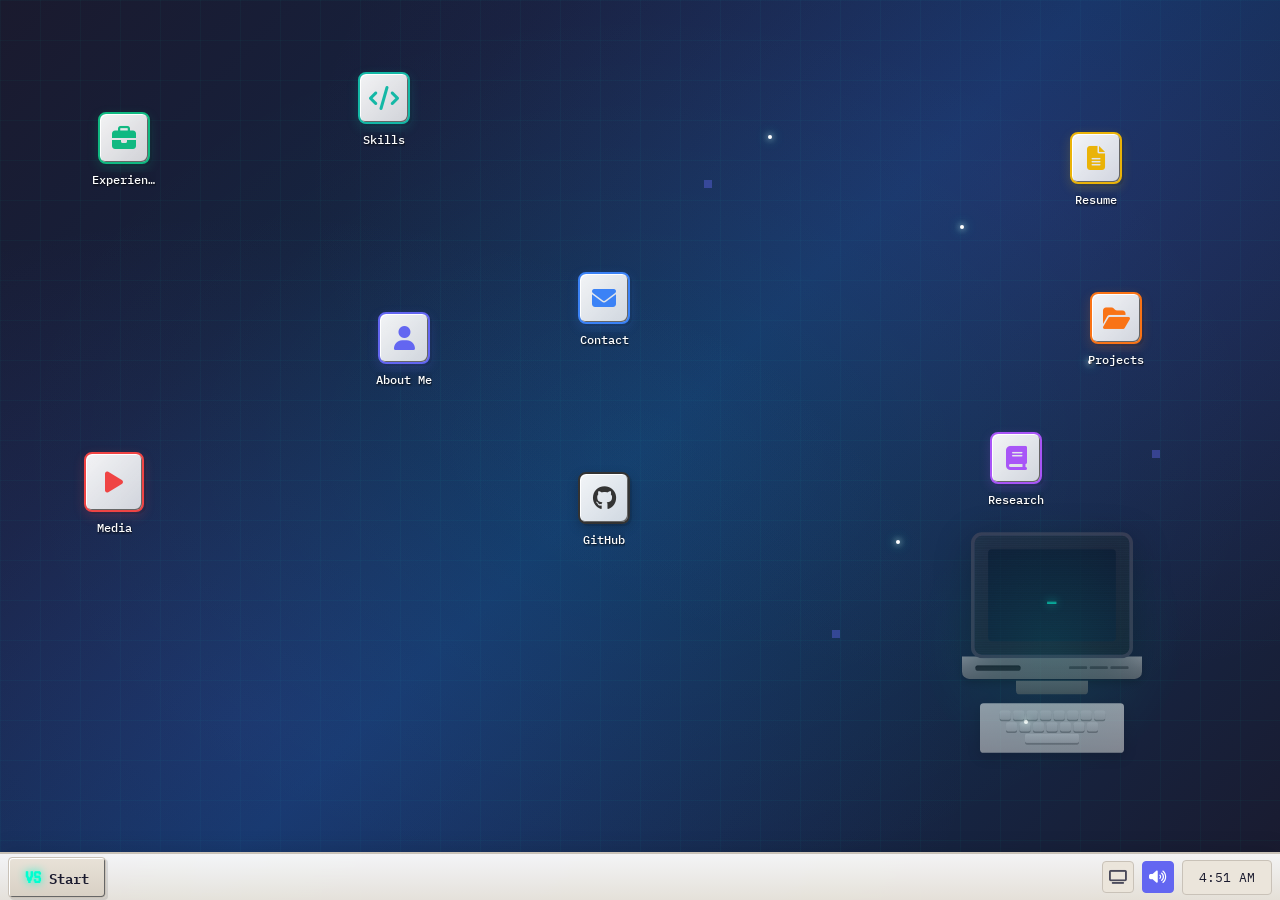
==== commit 454f98d2: "Updates" ====
--- a/index.html
+++ b/index.html
@@ -5,7 +5,7 @@
     <meta charset="UTF-8" />
     <meta http-equiv="X-UA-Compatible" content="IE=edge" />
     <meta name="viewport" content="width=device-width, initial-scale=1.0" />
-    
+
     <!-- Primary Meta Tags -->
     <title>Vineet Saravanan | MIT CS, Data Science & Economics | Wagoo Co-Founder</title>
     <meta name="title" content="Vineet Saravanan | MIT CS, Data Science & Economics | Wagoo Co-Founder" />
@@ -54,315 +54,696 @@
     }
     </script>
 
+    <!-- Fonts -->
+    <link rel="preconnect" href="https://fonts.googleapis.com">
+    <link rel="preconnect" href="https://fonts.gstatic.com" crossorigin>
+    <link href="https://fonts.googleapis.com/css2?family=VT323&family=IBM+Plex+Mono:wght@400;500;600&family=Inter:wght@400;500;600;700&display=swap" rel="stylesheet">
+
     <link rel="stylesheet" href="style.css" />
     <link rel="stylesheet" href="mediaqueries.css" />
     <link rel="stylesheet" href="https://cdnjs.cloudflare.com/ajax/libs/font-awesome/6.5.1/css/all.min.css" />
   </head>
   <body>
-    <!-- Desktop Navigation -->
-    <nav id="desktop-nav">
-      <div class="logo">Vineet Saravanan</div>
-        <ul class="nav-links">
-          <li><a href="#experience">Experience</a></li>
-          <li><a href="#projects">Projects</a></li>
-          <li><a href="#publications">Publications</a></li>
-        <li><a href="#skills">Skills</a></li>
-        <li><a href="#about">About</a></li>
-        <li><a href="#content-creation">Content</a></li>
-          <li><a href="#contact">Contact</a></li>
-        </ul>
-    </nav>
-
-    <!-- Mobile Navigation -->
-    <nav id="hamburger-nav">
-      <div class="logo">Vineet Saravanan</div>
-      <div class="hamburger-menu">
-        <div class="hamburger-icon" onclick="toggleMenu()">
-          <span></span>
-          <span></span>
-          <span></span>
-        </div>
-        <ul class="menu-links">
-          <li><a href="#experience" onclick="toggleMenu()">Experience</a></li>
-          <li><a href="#projects" onclick="toggleMenu()">Projects</a></li>
-          <li><a href="#publications" onclick="toggleMenu()">Publications</a></li>
-          <li><a href="#skills" onclick="toggleMenu()">Skills</a></li>
-          <li><a href="#about" onclick="toggleMenu()">About</a></li>
-          <li><a href="#content-creation" onclick="toggleMenu()">Content</a></li>
-          <li><a href="#contact" onclick="toggleMenu()">Contact</a></li>
-        </ul>
-      </div>
-    </nav>
-
-    <!-- 1. Profile Section -->
-    <section id="profile">
-      <div class="section__pic-container">
-        <img src="./assets/profile-pic.png" alt="Vineet Saravanan" loading="eager"/>
-      </div>
-      <div class="section__text">
-        <p class="section__text__p1">Hello, I'm</p>
-        <h1 class="title">Vineet Saravanan</h1>
-        <p class="section__text__p2">Computer Science, Data Science, and Economics @ MIT</p>
-        <div class="btn-container">
-          <button class="btn btn-color-2" onclick="window.open('https://github.com/VSPuzzler', '_blank', 'noopener noreferrer')">
-            GitHub
-          </button>
-          <button class="btn btn-color-1" onclick="location.href='#contact'">
-            Contact Info
-          </button>
-        </div>
-        <div id="socials-container">
-          <i class="fa-brands fa-linkedin icon-fa" onclick="window.open('https://linkedin.com/in/vineet-saravanan', '_blank', 'noopener noreferrer')"></i>
-          <i class="fa-brands fa-github icon-fa" onclick="window.open('https://github.com/VSPuzzler', '_blank', 'noopener noreferrer')"></i>
-          <i class="fa-brands fa-youtube icon-fa" onclick="window.open('https://www.youtube.com/vspuzzler', '_blank', 'noopener noreferrer')"></i>
-          <i class="fa-brands fa-instagram icon-fa" onclick="window.open('https://www.instagram.com/vineets.mp4/', '_blank', 'noopener noreferrer')"></i>
-        </div>
-      </div>
-      <img src="./assets/arrow.png" alt="Arrow icon" class="icon arrow" onclick="location.href='#experience'"/>
-    </section>
-
-    <!-- 2. Experience Section -->
-    <section id="experience">
-      <p class="section__text__p1">Browse My</p>
-      <h1 class="title">Work Experience</h1>
-      <div class="timeline">
-        <div class="timeline-item left">
-          <div class="timeline-dot"><i class="fa-solid fa-briefcase"></i></div>
-          <div class="timeline-date">2025 - Present</div>
-          <div class="timeline-content">
-            <h3>MIT CSAIL</h3>
-            <p>Researcher developing digit classification and DST behavior detection algorithms.</p>
-          </div>
-        </div>
-        <div class="timeline-item right">
-          <div class="timeline-dot"><i class="fa-solid fa-rocket"></i></div>
-          <div class="timeline-date">2025 - Present</div>
-          <div class="timeline-content">
-            <h3>Wagoo (wagoo.ai)</h3>
-            <p>Co-Founder building screen-aware AI and voice agents with MCPs.</p>
-          </div>
-        </div>
-        <div class="timeline-item left">
-          <div class="timeline-dot"><i class="fa-solid fa-chart-line"></i></div>
-          <div class="timeline-date">2025</div>
-          <div class="timeline-content">
-            <h3>Rockbridge Growth Equity</h3>
-            <p>Conducted due diligence and built automated Python CIM analysis tools.</p>
-          </div>
-        </div>
-        <div class="timeline-item right">
-          <div class="timeline-dot"><i class="fa-solid fa-microchip"></i></div>
-          <div class="timeline-date">2024</div>
-          <div class="timeline-content">
-            <h3>Intrepid Control Systems</h3>
-            <p>Optimized vehicle testing and revamped embedded icsneo codebase.</p>
-          </div>
-        </div>
-      </div>
-      <img src="./assets/arrow.png" alt="Arrow icon" class="icon arrow" onclick="location.href='#projects'"/>
-    </section>
-
-    <!-- 3. Projects Section -->
-    <section id="projects">
-      <p class="section__text__p1">Browse My Recent</p>
-      <h1 class="title">Projects</h1>
-      <div class="about-containers">
-        <div class="details-container">
-          <img src="./assets/Wagoo.jpeg" alt="Wagoo" class="project-img" loading="lazy" />
-          <h2 class="project-title">Wagoo</h2>
-          <div class="btn-container">
-            <button class="btn btn-color-2" onclick="window.open('https://wagoo.ai', '_blank', 'noopener noreferrer')">Website</button>
-          </div>
-        </div>
-        <div class="details-container">
-          <img src="./assets/clash-scan-logo.png" alt="Clash Scan" class="project-img" loading="lazy" />
-          <h2 class="project-title">Clash Scan</h2>
-          <div class="btn-container">
-            <button class="btn btn-color-2" onclick="window.open('https://clashscan.com', '_blank', 'noopener noreferrer')">Website</button>
-          </div>
-        </div>
-        <div class="details-container">
-          <img src="./assets/project-3.png" alt="EEG-To-Text" class="project-img" loading="lazy" />
-          <h2 class="project-title">EEG-To-Text</h2>
-          <div class="btn-container">
-            <button class="btn btn-color-2" onclick="window.open('https://github.com/VSPuzzler', '_blank', 'noopener noreferrer')">GitHub</button>
-          </div>
-        </div>
-      </div>
-      <img src="./assets/arrow.png" alt="Arrow icon" class="icon arrow" onclick="location.href='#publications'"/>
-    </section>
-
-    <!-- 4. Publications Section -->
-    <section id="publications">
-      <p class="section__text__p1">Research & Papers</p>
-      <h1 class="title">Publications</h1>
-      <div class="about-containers">
-        <div class="details-container">
-          <h2 class="project-title">Frontiers 2025: Higher frequency of prokaryotic low complexity regions in core and orthologous genes</h2>
-          <div class="btn-container">
-            <button class="btn btn-color-2" onclick="window.open('https://www.frontiersin.org/journals/bioinformatics/articles/10.3389/fbinf.2025.1673480/full', '_blank', 'noopener noreferrer')">Paper Link</button>
-          </div>
-        </div>
-        <div class="details-container">
-          <h2 class="project-title">ACL 2025: Design of a Multilevel Propaganda-Classification System</h2>
-          <div class="btn-container">
-            <button class="btn btn-color-2" onclick="window.open('https://aclanthology.org/', '_blank', 'noopener noreferrer')">Paper Link</button>
-          </div>
-        </div>
-        <div class="details-container">
-          <h2 class="project-title">NAACL 2024: OUNLP at SemEval-2024 Task 9: Retrieval-Augmented Generation for Solving Brain Teasers with LLMs</h2>
-          <div class="btn-container">
-            <button class="btn btn-color-2" onclick="window.open('https://aclanthology.org/2024.semeval-1.32.pdf', '_blank', 'noopener noreferrer')">Paper Link</button>
-          </div>
-        </div>
-        <div class="details-container">
-          <h2 class="project-title">ACL 2023: Novel Clickbait Spoiling Algorithm Using NLP</h2>
-          <div class="btn-container">
-            <button class="btn btn-color-2" onclick="window.open('https://aclanthology.org/2023.semeval-1.225.pdf', '_blank', 'noopener noreferrer')">Paper Link</button>
-          </div>
-        </div>
-        <div class="details-container">
-          <h2 class="project-title">JEI 2024: Enhanced Brain Arteries and Aneurysms Analysis Using CAE-CFD Approach</h2>
-          <div class="btn-container">
-            <button class="btn btn-color-2" onclick="window.open('https://doi.org/10.59720/24-156', '_blank', 'noopener noreferrer')">Paper Link</button>
-          </div>
-        </div>
-      </div>
-      <img src="./assets/arrow.png" alt="Arrow icon" class="icon arrow" onclick="location.href='#skills'"/>
-    </section>
-
-    <!-- 5. Skills Section -->
-    <section id="skills">
-      <p class="section__text__p1">Explore My</p>
-      <h1 class="title">Skills</h1>
-      <div class="about-containers">
-        <div class="details-container">
-          <h2 class="experience-sub-title">Languages & Frameworks</h2>
-          <div class="skills-list">
-            <span>Python</span>
-            <span>Java</span>
-            <span>C++</span>
-            <span>Node.js</span>
-            <span>TypeScript</span>
-            <span>React</span>
-            <span>PyTorch</span>
-            <span>TensorFlow</span>
-            <span>Supabase</span>
-            <span>PineScript</span>
-          </div>
-        </div>
-        <div class="details-container">
-          <h2 class="experience-sub-title">Tools & Engineering</h2>
-          <div class="skills-list">
-            <span>AWS</span>
-            <span>Docker</span>
-            <span>Git</span>
-            <span>GitHub Actions</span>
-            <span>Fusion 360</span>
-            <span>SolidWorks</span>
-            <span>CFD (Ansys)</span>
-            <span>Unity</span>
-            <span>HuggingFace</span>
-            <span>AlphaFold</span>
-          </div>
-        </div>
-      </div>
-      <img src="./assets/arrow.png" alt="Arrow icon" class="icon arrow" onclick="location.href='#about'"/>
-    </section>
-
-    <!-- 6. About Section -->
-    <section id="about">
-      <p class="section__text__p1">Get To Know More</p>
-      <h1 class="title">About Me</h1>
-      <div class="section-container">
-        <img src="./assets/about-pic.png" alt="Profile picture" class="about-pic" loading="lazy"/>
-        <div class="about-details-container">
-          <div class="about-containers">
-            <div class="details-container">
-              <img src="./assets/experience.png" alt="Experience icon" class="icon" />
-              <h3>Background</h3>
-              <p>Full-Stack Development<br />AI & Research</p>
-            </div>
-            <div class="details-container">
-              <img src="./assets/education.png" alt="Education icon" class="icon" />
+    <!-- Boot Screen -->
+    <div id="boot-screen">
+      <div class="boot-content">
+        <div class="boot-logo">VS</div>
+        <div class="boot-text">
+          <span class="boot-line">VineetOS v1.0</span>
+          <span class="boot-line">Loading system...</span>
+          <span class="boot-line boot-progress"></span>
+        </div>
+      </div>
+    </div>
+
+    <!-- CRT Scanline Overlay -->
+    <div id="crt-overlay" class="hidden"></div>
+
+    <!-- Desktop Wallpaper -->
+    <div id="desktop-wallpaper">
+      <div class="grid-pattern"></div>
+      <div class="gradient-overlay"></div>
+      <!-- Retro Computer Character -->
+      <div class="wallpaper-character">
+        <div class="retro-computer">
+          <div class="computer-screen">
+            <div class="screen-content">
+              <span class="blink-cursor">_</span>
+            </div>
+            <div class="screen-scanlines"></div>
+          </div>
+          <div class="computer-base">
+            <div class="floppy-slot"></div>
+            <div class="computer-vents">
+              <span></span><span></span><span></span>
+            </div>
+          </div>
+          <div class="computer-stand"></div>
+          <div class="keyboard">
+            <div class="key-row">
+              <span></span><span></span><span></span><span></span><span></span><span></span><span></span><span></span>
+            </div>
+            <div class="key-row">
+              <span></span><span></span><span></span><span></span><span></span><span></span><span></span>
+            </div>
+            <div class="key-row spacebar">
+              <span></span>
+            </div>
+          </div>
+        </div>
+        <div class="character-glow"></div>
+      </div>
+      <!-- Floating Elements -->
+      <div class="floating-elements">
+        <div class="floating-star" style="top: 15%; left: 60%;"></div>
+        <div class="floating-star" style="top: 25%; left: 75%;"></div>
+        <div class="floating-star" style="top: 40%; left: 85%;"></div>
+        <div class="floating-star" style="top: 60%; left: 70%;"></div>
+        <div class="floating-star" style="top: 80%; left: 80%;"></div>
+        <div class="floating-pixel" style="top: 20%; left: 55%;"></div>
+        <div class="floating-pixel" style="top: 50%; left: 90%;"></div>
+        <div class="floating-pixel" style="top: 70%; left: 65%;"></div>
+      </div>
+    </div>
+
+    <!-- Desktop Container -->
+    <div id="desktop">
+      <!-- Icon Grid - Scattered positions -->
+      <div id="icon-grid">
+        <!-- Experience - Briefcase icon (top left) -->
+        <div class="desktop-icon" data-window="experience" style="position: absolute; left: 60px; top: 80px;">
+          <div class="icon-image experience-icon">
+            <i class="fa-solid fa-briefcase"></i>
+          </div>
+          <span class="icon-label">Experience</span>
+        </div>
+
+        <!-- Skills - Code/Terminal icon (top center-left) -->
+        <div class="desktop-icon" data-window="skills" style="position: absolute; left: 320px; top: 40px;">
+          <div class="icon-image skills-icon">
+            <i class="fa-solid fa-code"></i>
+          </div>
+          <span class="icon-label">Skills</span>
+        </div>
+
+        <!-- Resume - Document/Paper icon (top right) -->
+        <div class="desktop-icon" data-window="resume" style="position: absolute; right: 120px; top: 100px;">
+          <div class="icon-image resume-icon">
+            <i class="fa-solid fa-file-lines"></i>
+          </div>
+          <span class="icon-label">Resume</span>
+        </div>
+
+        <!-- About Me - Person/User icon (middle left) -->
+        <div class="desktop-icon" data-window="about" style="position: absolute; left: 340px; top: 280px;">
+          <div class="icon-image about-icon">
+            <i class="fa-solid fa-user"></i>
+          </div>
+          <span class="icon-label">About Me</span>
+        </div>
+
+        <!-- Contact - Envelope icon (middle center) -->
+        <div class="desktop-icon" data-window="contact" style="position: absolute; left: 540px; top: 240px;">
+          <div class="icon-image contact-icon">
+            <i class="fa-solid fa-envelope"></i>
+          </div>
+          <span class="icon-label">Contact</span>
+        </div>
+
+        <!-- Projects - Folder icon (middle right) -->
+        <div class="desktop-icon" data-window="projects" style="position: absolute; right: 100px; top: 260px;">
+          <div class="icon-image projects-icon">
+            <i class="fa-solid fa-folder-open"></i>
+          </div>
+          <span class="icon-label">Projects</span>
+        </div>
+
+        <!-- Media - Play/Video icon (bottom left) -->
+        <div class="desktop-icon" data-window="media" style="position: absolute; left: 50px; top: 420px;">
+          <div class="icon-image media-icon">
+            <i class="fa-solid fa-play"></i>
+          </div>
+          <span class="icon-label">Media</span>
+        </div>
+
+        <!-- GitHub - GitHub logo (bottom center) -->
+        <div class="desktop-icon" data-link="https://github.com/VSPuzzler" style="position: absolute; left: 540px; top: 440px;">
+          <div class="icon-image github-icon">
+            <i class="fa-brands fa-github"></i>
+          </div>
+          <span class="icon-label">GitHub</span>
+        </div>
+
+        <!-- Research - Book/Publication icon (bottom right) -->
+        <div class="desktop-icon" data-window="research" style="position: absolute; right: 200px; top: 400px;">
+          <div class="icon-image research-icon">
+            <i class="fa-solid fa-book"></i>
+          </div>
+          <span class="icon-label">Research</span>
+        </div>
+      </div>
+
+      <!-- Windows Container -->
+      <div id="windows-container">
+        <!-- About Me Window -->
+        <div class="window" id="window-about" style="display: none;">
+          <div class="window-titlebar">
+            <div class="window-title">
+              <i class="fa-solid fa-user"></i>
+              <span>About Me</span>
+            </div>
+            <div class="window-controls">
+              <button class="window-btn minimize-btn" title="Minimize">_</button>
+              <button class="window-btn maximize-btn" title="Maximize">[]</button>
+              <button class="window-btn close-btn" title="Close">X</button>
+            </div>
+          </div>
+          <div class="window-content">
+            <div class="about-header">
+              <img src="./assets/profile-pic.png" alt="Vineet Saravanan" class="about-avatar" />
+              <div class="about-intro">
+                <h1>Vineet Saravanan</h1>
+                <p class="subtitle">Computer Science, Data Science, and Economics @ MIT</p>
+                <div class="social-links">
+                  <a href="https://linkedin.com/in/vineet-saravanan" target="_blank" rel="noopener noreferrer"><i class="fa-brands fa-linkedin"></i></a>
+                  <a href="https://github.com/VSPuzzler" target="_blank" rel="noopener noreferrer"><i class="fa-brands fa-github"></i></a>
+                  <a href="https://www.youtube.com/vspuzzler" target="_blank" rel="noopener noreferrer"><i class="fa-brands fa-youtube"></i></a>
+                  <a href="https://www.instagram.com/vineets.mp4/" target="_blank" rel="noopener noreferrer"><i class="fa-brands fa-instagram"></i></a>
+                </div>
+              </div>
+            </div>
+            <div class="about-bio">
+              <p>I am a student at MIT pursuing Computer Science, Data Science, and Economics. As the Co-Founder & COO of Wagoo (wagoo.ai), I build tools for lending firms. My background spans full-stack development, LLM integration, and multimodal research at MIT CSAIL. I am passionate about building tools that reduce friction and exploring the intersection of AI, finance, and robotics.</p>
+            </div>
+            <div class="about-stats">
+              <div class="stat-card">
+                <i class="fa-solid fa-graduation-cap"></i>
+                <div>
+                  <h4>Education</h4>
+                  <p>MIT - BS in CS, Data Science, & Economics</p>
+                </div>
+              </div>
+              <div class="stat-card">
+                <i class="fa-solid fa-rocket"></i>
+                <div>
+                  <h4>Current Role</h4>
+                  <p>Co-Founder & COO @ Wagoo</p>
+                </div>
+              </div>
+            </div>
+          </div>
+        </div>
+
+        <!-- Projects Window -->
+        <div class="window" id="window-projects" style="display: none;">
+          <div class="window-titlebar">
+            <div class="window-title">
+              <i class="fa-solid fa-folder-open"></i>
+              <span>Projects</span>
+            </div>
+            <div class="window-controls">
+              <button class="window-btn minimize-btn" title="Minimize">_</button>
+              <button class="window-btn maximize-btn" title="Maximize">[]</button>
+              <button class="window-btn close-btn" title="Close">X</button>
+            </div>
+          </div>
+          <div class="window-content">
+            <div class="project-grid">
+              <div class="project-card">
+                <img src="./assets/Wagoo.jpeg" alt="Wagoo" class="project-img" />
+                <div class="project-info">
+                  <h3>Wagoo</h3>
+                  <p>Screen-aware AI and voice agents with MCPs for lending firms. Built with React, Node.js, and advanced LLM integrations.</p>
+                  <a href="https://wagoo.ai" target="_blank" rel="noopener noreferrer" class="project-link">
+                    <i class="fa-solid fa-arrow-up-right-from-square"></i> Visit Website
+                  </a>
+                </div>
+              </div>
+              <div class="project-card">
+                <img src="./assets/clash-scan-logo.png" alt="Clash Scan" class="project-img" />
+                <div class="project-info">
+                  <h3>Clash Scan</h3>
+                  <p>AI-powered game analysis tool for Clash of Clans. Computer vision and strategic insights for competitive play.</p>
+                  <a href="https://clashscan.com" target="_blank" rel="noopener noreferrer" class="project-link">
+                    <i class="fa-solid fa-arrow-up-right-from-square"></i> Visit Website
+                  </a>
+                </div>
+              </div>
+              <div class="project-card">
+                <img src="./assets/project-3.png" alt="Aneurysm Detection" class="project-img" />
+                <div class="project-info">
+                  <h3>Brain Aneurysm Detection</h3>
+                  <p>CAE-CFD approach for enhanced brain arteries and aneurysms analysis using medical imaging.</p>
+                  <a href="https://github.com/VSPuzzler/BrainAneurysm" target="_blank" rel="noopener noreferrer" class="project-link">
+                    <i class="fa-brands fa-github"></i> View on GitHub
+                  </a>
+                </div>
+              </div>
+              <div class="project-card">
+                <img src="./assets/eeg-project.png" alt="EEG-to-Text" class="project-img" />
+                <div class="project-info">
+                  <h3>EEG-to-Text</h3>
+                  <p>Built a low-cost EEG headset from scratch and developed an EEG-to-text system using a transformer-based RNN architecture for brain-computer interfacing.</p>
+                  <a href="#" class="project-link">
+                    <i class="fa-solid fa-brain"></i> Coming Soon
+                  </a>
+                </div>
+              </div>
+            </div>
+          </div>
+        </div>
+
+        <!-- Experience Window -->
+        <div class="window" id="window-experience" style="display: none;">
+          <div class="window-titlebar">
+            <div class="window-title">
+              <i class="fa-solid fa-briefcase"></i>
+              <span>Experience</span>
+            </div>
+            <div class="window-controls">
+              <button class="window-btn minimize-btn" title="Minimize">_</button>
+              <button class="window-btn maximize-btn" title="Maximize">[]</button>
+              <button class="window-btn close-btn" title="Close">X</button>
+            </div>
+          </div>
+          <div class="window-content">
+            <div class="experience-list">
+              <div class="experience-item">
+                <div class="exp-header">
+                  <div class="exp-icon"><i class="fa-solid fa-microchip"></i></div>
+                  <div class="exp-title">
+                    <h3>MIT CSAIL</h3>
+                    <span class="exp-date">2025 - Present</span>
+                  </div>
+                </div>
+                <p>Researcher developing digit classification and DST behavior detection algorithms.</p>
+              </div>
+              <div class="experience-item">
+                <div class="exp-header">
+                  <div class="exp-icon"><i class="fa-solid fa-rocket"></i></div>
+                  <div class="exp-title">
+                    <h3>Wagoo (wagoo.ai)</h3>
+                    <span class="exp-date">2025 - Present</span>
+                  </div>
+                </div>
+                <p>Co-Founder building screen-aware AI and voice agents with MCPs.</p>
+              </div>
+              <div class="experience-item">
+                <div class="exp-header">
+                  <div class="exp-icon"><i class="fa-solid fa-chart-line"></i></div>
+                  <div class="exp-title">
+                    <h3>Rockbridge Growth Equity</h3>
+                    <span class="exp-date">2025</span>
+                  </div>
+                </div>
+                <p>Conducted due diligence and built automated Python CIM analysis tools.</p>
+              </div>
+              <div class="experience-item">
+                <div class="exp-header">
+                  <div class="exp-icon"><i class="fa-solid fa-car"></i></div>
+                  <div class="exp-title">
+                    <h3>Intrepid Control Systems</h3>
+                    <span class="exp-date">2024</span>
+                  </div>
+                </div>
+                <p>Optimized vehicle testing and revamped embedded icsneo codebase.</p>
+              </div>
+            </div>
+          </div>
+        </div>
+
+        <!-- Research Window -->
+        <div class="window" id="window-research" style="display: none;">
+          <div class="window-titlebar">
+            <div class="window-title">
+              <i class="fa-solid fa-flask"></i>
+              <span>Publications & Research</span>
+            </div>
+            <div class="window-controls">
+              <button class="window-btn minimize-btn" title="Minimize">_</button>
+              <button class="window-btn maximize-btn" title="Maximize">[]</button>
+              <button class="window-btn close-btn" title="Close">X</button>
+            </div>
+          </div>
+          <div class="window-content">
+            <div class="publication-list">
+              <div class="publication-item">
+                <span class="pub-venue">Frontiers 2025</span>
+                <h3>Higher frequency of prokaryotic low complexity regions in core and orthologous genes</h3>
+                <a href="https://www.frontiersin.org/journals/bioinformatics/articles/10.3389/fbinf.2025.1673480/full" target="_blank" rel="noopener noreferrer" class="pub-link">
+                  <i class="fa-solid fa-file-pdf"></i> Read Paper
+                </a>
+              </div>
+              <div class="publication-item">
+                <span class="pub-venue">ACL 2025</span>
+                <h3>Design of a Multilevel Propaganda-Classification System</h3>
+                <a href="https://aclanthology.org/" target="_blank" rel="noopener noreferrer" class="pub-link">
+                  <i class="fa-solid fa-file-pdf"></i> Read Paper
+                </a>
+              </div>
+              <div class="publication-item">
+                <span class="pub-venue">NAACL 2024</span>
+                <h3>OUNLP at SemEval-2024 Task 9: Retrieval-Augmented Generation for Solving Brain Teasers with LLMs</h3>
+                <a href="https://aclanthology.org/2024.semeval-1.32.pdf" target="_blank" rel="noopener noreferrer" class="pub-link">
+                  <i class="fa-solid fa-file-pdf"></i> Read Paper
+                </a>
+              </div>
+              <div class="publication-item">
+                <span class="pub-venue">ACL 2023</span>
+                <h3>Novel Clickbait Spoiling Algorithm Using NLP</h3>
+                <a href="https://aclanthology.org/2023.semeval-1.225.pdf" target="_blank" rel="noopener noreferrer" class="pub-link">
+                  <i class="fa-solid fa-file-pdf"></i> Read Paper
+                </a>
+              </div>
+              <div class="publication-item">
+                <span class="pub-venue">JEI 2024</span>
+                <h3>Enhanced Brain Arteries and Aneurysms Analysis Using CAE-CFD Approach</h3>
+                <a href="https://doi.org/10.59720/24-156" target="_blank" rel="noopener noreferrer" class="pub-link">
+                  <i class="fa-solid fa-file-pdf"></i> Read Paper
+                </a>
+              </div>
+            </div>
+          </div>
+        </div>
+
+        <!-- Skills Window -->
+        <div class="window" id="window-skills" style="display: none;">
+          <div class="window-titlebar">
+            <div class="window-title">
+              <i class="fa-solid fa-code"></i>
+              <span>Skills</span>
+            </div>
+            <div class="window-controls">
+              <button class="window-btn minimize-btn" title="Minimize">_</button>
+              <button class="window-btn maximize-btn" title="Maximize">[]</button>
+              <button class="window-btn close-btn" title="Close">X</button>
+            </div>
+          </div>
+          <div class="window-content">
+            <div class="skills-section">
+              <h3><i class="fa-solid fa-terminal"></i> Languages & Frameworks</h3>
+              <div class="skills-tags">
+                <span class="skill-tag">Python</span>
+                <span class="skill-tag">Java</span>
+                <span class="skill-tag">C++</span>
+                <span class="skill-tag">Node.js</span>
+                <span class="skill-tag">TypeScript</span>
+                <span class="skill-tag">React</span>
+                <span class="skill-tag">PyTorch</span>
+                <span class="skill-tag">TensorFlow</span>
+                <span class="skill-tag">Supabase</span>
+                <span class="skill-tag">PineScript</span>
+              </div>
+            </div>
+            <div class="skills-section">
+              <h3><i class="fa-solid fa-wrench"></i> Tools & Engineering</h3>
+              <div class="skills-tags">
+                <span class="skill-tag">AWS</span>
+                <span class="skill-tag">Docker</span>
+                <span class="skill-tag">Git</span>
+                <span class="skill-tag">GitHub Actions</span>
+                <span class="skill-tag">Fusion 360</span>
+                <span class="skill-tag">SolidWorks</span>
+                <span class="skill-tag">CFD (Ansys)</span>
+                <span class="skill-tag">Unity</span>
+                <span class="skill-tag">HuggingFace</span>
+                <span class="skill-tag">AlphaFold</span>
+              </div>
+            </div>
+          </div>
+        </div>
+
+        <!-- Media Window -->
+        <div class="window" id="window-media" style="display: none;">
+          <div class="window-titlebar">
+            <div class="window-title">
+              <i class="fa-solid fa-video"></i>
+              <span>Content & Media</span>
+            </div>
+            <div class="window-controls">
+              <button class="window-btn minimize-btn" title="Minimize">_</button>
+              <button class="window-btn maximize-btn" title="Maximize">[]</button>
+              <button class="window-btn close-btn" title="Close">X</button>
+            </div>
+          </div>
+          <div class="window-content">
+            <div class="media-grid">
+              <div class="media-card">
+                <div class="media-icon youtube">
+                  <i class="fa-brands fa-youtube"></i>
+                </div>
+                <div class="media-info">
+                  <h3>YouTube</h3>
+                  <p>@vspuzzler</p>
+                  <a href="https://www.youtube.com/vspuzzler" target="_blank" rel="noopener noreferrer" class="media-link">
+                    Watch Channel <i class="fa-solid fa-arrow-right"></i>
+                  </a>
+                </div>
+              </div>
+              <div class="media-card">
+                <div class="media-icon instagram">
+                  <i class="fa-brands fa-instagram"></i>
+                </div>
+                <div class="media-info">
+                  <h3>Instagram</h3>
+                  <p>@vineets.mp4</p>
+                  <a href="https://www.instagram.com/vineets.mp4/" target="_blank" rel="noopener noreferrer" class="media-link">
+                    Follow Profile <i class="fa-solid fa-arrow-right"></i>
+                  </a>
+                </div>
+              </div>
+            </div>
+          </div>
+        </div>
+
+        <!-- Resume Window -->
+        <div class="window" id="window-resume" style="display: none;">
+          <div class="window-titlebar">
+            <div class="window-title">
+              <i class="fa-solid fa-file-lines"></i>
+              <span>Resume / CV</span>
+            </div>
+            <div class="window-controls">
+              <button class="window-btn minimize-btn" title="Minimize">_</button>
+              <button class="window-btn maximize-btn" title="Maximize">[]</button>
+              <button class="window-btn close-btn" title="Close">X</button>
+            </div>
+          </div>
+          <div class="window-content resume-content">
+            <div class="resume-header">
+              <h2>Vineet Saravanan</h2>
+              <p>MIT | CS, Data Science & Economics</p>
+            </div>
+            <div class="resume-section">
               <h3>Education</h3>
-              <p>Massachusetts Institute of Technology<br />BS in CS, Data Science, & Economics</p>
-            </div>
-          </div>
-          <div class="text-container">
-            <p>
-              I am a student at MIT pursuing Computer Science, Data Science, and Economics. 
-              As the Co-Founder & COO of Wagoo (wagoo.ai), I build tools for lending firms. 
-              My background spans full-stack development, LLM integration, and multimodal research at MIT CSAIL. 
-              I am passionate about building tools that reduce friction and exploring the intersection of AI, finance, and robotics.
-            </p>
-          </div>
-        </div>
-      </div>
-      <img src="./assets/arrow.png" alt="Arrow icon" class="icon arrow" onclick="location.href='#content-creation'"/>
-    </section>
-
-    <!-- 7. Content Creation Section -->
-    <section id="content-creation">
-      <p class="section__text__p1">Explore My</p>
-      <h1 class="title">Content Creation</h1>
-        <div class="about-containers">
-          <div class="details-container">
-          <h2 class="experience-sub-title">YouTube</h2>
-          <p>@vspuzzler</p>
-            <div class="btn-container">
-            <button class="btn btn-color-2" onclick="window.open('https://www.youtube.com/vspuzzler', '_blank', 'noopener noreferrer')">Watch Channel</button>
-          </div>
-        </div>
-        <div class="details-container">
-          <h2 class="experience-sub-title">Instagram</h2>
-          <p>@vineets.mp4</p>
-            <div class="btn-container">
-            <button class="btn btn-color-2" onclick="window.open('https://www.instagram.com/vineets.mp4/', '_blank', 'noopener noreferrer')">Follow Profile</button>
-          </div>
-        </div>
-      </div>
-      <img src="./assets/arrow.png" alt="Arrow icon" class="icon arrow" onclick="location.href='#contact'"/>
-    </section>
-
-    <!-- 8. Contact Section -->
-    <section id="contact">
-      <p class="section__text__p1">Get in Touch</p>
-      <h1 class="title">Contact Me</h1>
-      <div class="contact-info-upper-container">
-        <div class="contact-info-container">
-          <i class="fa-solid fa-envelope icon"></i>
-          <p><a href="mailto:vineet7@mit.edu">vineet7@mit.edu</a></p>
-        </div>
-        <div class="contact-info-container">
-          <i class="fa-brands fa-linkedin icon"></i>
-          <p><a href="https://linkedin.com/in/vineet-saravanan" target="_blank">LinkedIn</a></p>
-        </div>
-        <div class="contact-info-container">
-          <i class="fa-brands fa-youtube icon"></i>
-          <p><a href="https://www.youtube.com/vspuzzler" target="_blank">YouTube</a></p>
-        </div>
-        <div class="contact-info-container">
-          <i class="fa-brands fa-instagram icon"></i>
-          <p><a href="https://www.instagram.com/vineets.mp4/" target="_blank">Instagram</a></p>
-        </div>
-      </div>
-    </section>
-
-    <footer>
-      <div class="footer-nav">
-          <ul class="nav-links">
-            <li><a href="#experience">Experience</a></li>
-            <li><a href="#projects">Projects</a></li>
-            <li><a href="#publications">Publications</a></li>
-          <li><a href="#skills">Skills</a></li>
-          <li><a href="#about">About</a></li>
-          <li><a href="#content-creation">Content</a></li>
-            <li><a href="#contact">Contact</a></li>
-          </ul>
-        </div>
-      <p>Copyright &#169; 2025 Vineet Saravanan. All Rights Reserved.</p>
-    </footer>
+              <div class="resume-item">
+                <strong>Massachusetts Institute of Technology</strong>
+                <span>2025 - 2028</span>
+                <p>Bachelor of Science in Computer Science, Data Science, and Economics</p>
+              </div>
+            </div>
+            <div class="resume-section">
+              <h3>Highlights</h3>
+              <ul>
+                <li>Co-Founder & COO at Wagoo - Building AI tools for lending firms</li>
+                <li>MIT CSAIL Researcher - Digit classification & DST behavior detection</li>
+                <li>5+ peer-reviewed publications at ACL, NAACL, Frontiers</li>
+                <li>Full-stack development with React, Node.js, Python, AWS</li>
+              </ul>
+            </div>
+            <a href="mailto:vineet7@mit.edu" class="resume-cta">
+              <i class="fa-solid fa-envelope"></i> Request Full Resume
+            </a>
+          </div>
+        </div>
+
+        <!-- Contact Window -->
+        <div class="window" id="window-contact" style="display: none;">
+          <div class="window-titlebar">
+            <div class="window-title">
+              <i class="fa-solid fa-envelope"></i>
+              <span>Contact</span>
+            </div>
+            <div class="window-controls">
+              <button class="window-btn minimize-btn" title="Minimize">_</button>
+              <button class="window-btn maximize-btn" title="Maximize">[]</button>
+              <button class="window-btn close-btn" title="Close">X</button>
+            </div>
+          </div>
+          <div class="window-content">
+            <div class="contact-grid">
+              <a href="mailto:vineet7@mit.edu" class="contact-card">
+                <i class="fa-solid fa-envelope"></i>
+                <div>
+                  <h4>Email</h4>
+                  <span>vineet7@mit.edu</span>
+                </div>
+              </a>
+              <a href="https://linkedin.com/in/vineet-saravanan" target="_blank" rel="noopener noreferrer" class="contact-card">
+                <i class="fa-brands fa-linkedin"></i>
+                <div>
+                  <h4>LinkedIn</h4>
+                  <span>vineet-saravanan</span>
+                </div>
+              </a>
+              <a href="https://github.com/VSPuzzler" target="_blank" rel="noopener noreferrer" class="contact-card">
+                <i class="fa-brands fa-github"></i>
+                <div>
+                  <h4>GitHub</h4>
+                  <span>VSPuzzler</span>
+                </div>
+              </a>
+              <a href="https://www.youtube.com/vspuzzler" target="_blank" rel="noopener noreferrer" class="contact-card">
+                <i class="fa-brands fa-youtube"></i>
+                <div>
+                  <h4>YouTube</h4>
+                  <span>@vspuzzler</span>
+                </div>
+              </a>
+            </div>
+          </div>
+        </div>
+      </div>
+    </div>
+
+    <!-- Taskbar -->
+    <div id="taskbar">
+      <button id="start-btn">
+        <span class="start-logo">VS</span>
+        <span class="start-text">Start</span>
+      </button>
+      <div id="taskbar-windows"></div>
+      <div id="taskbar-right">
+        <button id="crt-toggle" title="Toggle CRT Effect">
+          <i class="fa-solid fa-tv"></i>
+        </button>
+        <button id="sound-toggle" title="Toggle Sound">
+          <i class="fa-solid fa-volume-high"></i>
+        </button>
+        <div id="taskbar-clock"></div>
+      </div>
+    </div>
+
+    <!-- Start Menu -->
+    <div id="start-menu" class="hidden">
+      <div class="start-menu-header">
+        <img src="./assets/profile-pic.png" alt="Vineet" class="start-avatar" />
+        <span>Vineet Saravanan</span>
+      </div>
+      <div class="start-menu-items">
+        <button class="start-item" data-window="about">
+          <i class="fa-solid fa-user"></i> About Me
+        </button>
+        <button class="start-item" data-window="projects">
+          <i class="fa-solid fa-folder-open"></i> Projects
+        </button>
+        <button class="start-item" data-window="experience">
+          <i class="fa-solid fa-briefcase"></i> Experience
+        </button>
+        <button class="start-item" data-window="research">
+          <i class="fa-solid fa-flask"></i> Research
+        </button>
+        <button class="start-item" data-window="skills">
+          <i class="fa-solid fa-code"></i> Skills
+        </button>
+        <button class="start-item" data-window="contact">
+          <i class="fa-solid fa-envelope"></i> Contact
+        </button>
+      </div>
+      <div class="start-menu-footer">
+        <a href="https://github.com/VSPuzzler" target="_blank" rel="noopener noreferrer">
+          <i class="fa-brands fa-github"></i>
+        </a>
+        <a href="https://linkedin.com/in/vineet-saravanan" target="_blank" rel="noopener noreferrer">
+          <i class="fa-brands fa-linkedin"></i>
+        </a>
+        <a href="https://www.youtube.com/vspuzzler" target="_blank" rel="noopener noreferrer">
+          <i class="fa-brands fa-youtube"></i>
+        </a>
+      </div>
+    </div>
+
+    <!-- Right-Click Context Menu -->
+    <div id="context-menu" class="hidden">
+      <button class="context-item" data-action="about-site">
+        <i class="fa-solid fa-circle-info"></i> About This Website
+      </button>
+      <button class="context-item" data-action="toggle-crt">
+        <i class="fa-solid fa-tv"></i> Toggle CRT Effect
+      </button>
+      <button class="context-item" data-action="toggle-sound">
+        <i class="fa-solid fa-volume-high"></i> Toggle Sound
+      </button>
+      <div class="context-divider"></div>
+      <button class="context-item" data-action="refresh">
+        <i class="fa-solid fa-rotate-right"></i> Refresh Desktop
+      </button>
+    </div>
+
+    <!-- Mobile App Drawer (for responsive) -->
+    <div id="mobile-drawer" class="hidden">
+      <div class="drawer-header">
+        <img src="./assets/profile-pic.png" alt="Vineet" class="drawer-avatar" />
+        <h2>Vineet Saravanan</h2>
+        <p>MIT | CS, Data Science & Economics</p>
+      </div>
+      <div class="drawer-apps">
+        <button class="drawer-app" data-window="about">
+          <i class="fa-solid fa-user"></i>
+          <span>About</span>
+        </button>
+        <button class="drawer-app" data-window="projects">
+          <i class="fa-solid fa-folder-open"></i>
+          <span>Projects</span>
+        </button>
+        <button class="drawer-app" data-window="experience">
+          <i class="fa-solid fa-briefcase"></i>
+          <span>Experience</span>
+        </button>
+        <button class="drawer-app" data-window="research">
+          <i class="fa-solid fa-flask"></i>
+          <span>Research</span>
+        </button>
+        <button class="drawer-app" data-window="skills">
+          <i class="fa-solid fa-code"></i>
+          <span>Skills</span>
+        </button>
+        <button class="drawer-app" data-window="media">
+          <i class="fa-solid fa-video"></i>
+          <span>Media</span>
+        </button>
+        <button class="drawer-app" data-window="resume">
+          <i class="fa-solid fa-file-lines"></i>
+          <span>Resume</span>
+        </button>
+        <button class="drawer-app" data-window="contact">
+          <i class="fa-solid fa-envelope"></i>
+          <span>Contact</span>
+        </button>
+        <a href="https://github.com/VSPuzzler" target="_blank" rel="noopener noreferrer" class="drawer-app external">
+          <i class="fa-brands fa-github"></i>
+          <span>GitHub</span>
+        </a>
+      </div>
+      <div class="drawer-footer">
+        <a href="https://linkedin.com/in/vineet-saravanan" target="_blank" rel="noopener noreferrer"><i class="fa-brands fa-linkedin"></i></a>
+        <a href="https://github.com/VSPuzzler" target="_blank" rel="noopener noreferrer"><i class="fa-brands fa-github"></i></a>
+        <a href="https://www.youtube.com/vspuzzler" target="_blank" rel="noopener noreferrer"><i class="fa-brands fa-youtube"></i></a>
+        <a href="https://www.instagram.com/vineets.mp4/" target="_blank" rel="noopener noreferrer"><i class="fa-brands fa-instagram"></i></a>
+      </div>
+    </div>
+
+    <!-- Mobile Content Panel -->
+    <div id="mobile-content" class="hidden">
+      <div class="mobile-content-header">
+        <button id="mobile-back-btn">
+          <i class="fa-solid fa-arrow-left"></i>
+        </button>
+        <span id="mobile-content-title">Title</span>
+      </div>
+      <div id="mobile-content-body"></div>
+    </div>
+
     <script src="script.js"></script>
   </body>
 </html>
--- a/style.css
+++ b/style.css
@@ -1,510 +1,1831 @@
+/* ========================================
+   VineetOS - Retro-Modern Desktop Theme
+   ======================================== */
+
 :root {
-  --primary: #0f172a;
-  --secondary: #64748b;
-  --accent: #3b82f6;
-  --accent-light: #eff6ff;
-  --bg: #ffffff;
-  --section-bg: #f8fafc;
-  --border: #e2e8f0;
-  --white: #ffffff;
-  --radius-lg: 1.5rem;
-  --radius-md: 1rem;
-  --radius-sm: 0.5rem;
-  --shadow: 0 4px 6px -1px rgb(0 0 0 / 0.1), 0 2px 4px -2px rgb(0 0 0 / 0.1);
-  --shadow-lg: 0 20px 25px -5px rgb(0 0 0 / 0.1), 0 8px 10px -6px rgb(0 0 0 / 0.1);
-}
-
-@import url("https://fonts.googleapis.com/css2?family=Inter:wght@300;400;500;600;700&family=Poppins:wght@400;600;700&display=swap");
-
-* {
+  /* Base Colors - Muted Pastels & Beige */
+  --bg-primary: #f5f0e8;
+  --bg-secondary: #ebe5db;
+  --bg-tertiary: #e0d8cc;
+
+  /* Text Colors */
+  --text-primary: #1a1a2e;
+  --text-secondary: #4a4a5a;
+  --text-muted: #7a7a8a;
+
+  /* Accent Colors - Neon Highlights */
+  --accent-primary: #00ffd0;
+  --accent-secondary: #6366f1;
+  --accent-tertiary: #a855f7;
+  --accent-rose: #f472b6;
+  --accent-amber: #fbbf24;
+  --accent-teal: #2dd4bf;
+
+  /* Window Chrome */
+  --window-bg: rgba(255, 255, 255, 0.85);
+  --window-border: #c9c2b8;
+  --window-shadow: 0 8px 32px rgba(0, 0, 0, 0.15);
+  --titlebar-bg: linear-gradient(180deg, #e8e2d8 0%, #d8d0c4 100%);
+  --titlebar-active: linear-gradient(180deg, #6366f1 0%, #4f46e5 100%);
+
+  /* Glass Effect */
+  --glass-bg: rgba(255, 255, 255, 0.7);
+  --glass-border: rgba(255, 255, 255, 0.4);
+  --glass-blur: 12px;
+
+  /* Retro UI */
+  --retro-border: #888;
+  --retro-inset: inset 1px 1px 0 #fff, inset -1px -1px 0 #888;
+  --retro-outset: inset 1px 1px 0 #fff, inset -1px -1px 0 #666, 2px 2px 0 rgba(0,0,0,0.1);
+
+  /* Typography */
+  --font-retro: 'VT323', monospace;
+  --font-mono: 'IBM Plex Mono', monospace;
+  --font-sans: 'Inter', -apple-system, BlinkMacSystemFont, sans-serif;
+
+  /* Spacing */
+  --space-xs: 4px;
+  --space-sm: 8px;
+  --space-md: 16px;
+  --space-lg: 24px;
+  --space-xl: 32px;
+
+  /* Borders */
+  --radius-sm: 4px;
+  --radius-md: 8px;
+  --radius-lg: 12px;
+
+  /* Z-Index Layers */
+  --z-wallpaper: 0;
+  --z-desktop: 1;
+  --z-windows: 100;
+  --z-taskbar: 500;
+  --z-menu: 600;
+  --z-context: 700;
+  --z-boot: 1000;
+}
+
+/* ========================================
+   Reset & Base Styles
+   ======================================== */
+
+*, *::before, *::after {
   margin: 0;
   padding: 0;
   box-sizing: border-box;
 }
 
+html {
+  font-size: 16px;
+  -webkit-font-smoothing: antialiased;
+  -moz-osx-font-smoothing: grayscale;
+}
+
 body {
-  font-family: "Inter", sans-serif;
-  color: var(--primary);
-  line-height: 1.6;
-  background-color: var(--bg);
-  overflow-x: hidden;
-}
-
-h1, h2, h3, .logo {
-  font-family: "Poppins", sans-serif;
-}
-
-html {
-  scroll-behavior: smooth;
-}
-
-p {
-  color: var(--secondary);
-}
-
-a {
-  color: inherit;
-  text-decoration: none;
-  transition: all 0.3s ease;
-}
-
-/* NAVIGATION */
-
-#desktop-nav, #hamburger-nav {
-  display: flex;
-  justify-content: space-between;
-  align-items: center;
-  padding: 0 10%;
-  height: 80px;
-  background: rgba(255, 255, 255, 0.8);
-  backdrop-filter: blur(12px);
+  font-family: var(--font-sans);
+  background: var(--bg-primary);
+  color: var(--text-primary);
+  overflow: hidden;
+  height: 100vh;
+  width: 100vw;
+  cursor: default;
+}
+
+/* Retro Cursor on Interactive Elements */
+.desktop-icon,
+.window-titlebar,
+.window-btn,
+.start-btn,
+.start-item,
+.taskbar-window,
+button,
+a,
+[role="button"] {
+  cursor: url("data:image/svg+xml,%3Csvg xmlns='http://www.w3.org/2000/svg' width='16' height='16' viewBox='0 0 16 16'%3E%3Cpath d='M1 1l12 5-5 2-2 5z' fill='%23000'/%3E%3Cpath d='M2 2l9 4-4 1.5-1.5 4z' fill='%23fff'/%3E%3C/svg%3E"), pointer;
+}
+
+.hidden {
+  display: none !important;
+}
+
+/* ========================================
+   Boot Screen
+   ======================================== */
+
+#boot-screen {
   position: fixed;
   top: 0;
-  left: 50%;
-  transform: translateX(-50%);
-  width: 100%;
-  max-width: 100%;
-  z-index: 1000;
-  border-bottom: 1px solid var(--border);
-  transition: all 0.5s cubic-bezier(0.4, 0, 0.2, 1);
-}
-
-#desktop-nav.scrolled, #hamburger-nav.scrolled {
-  top: 20px;
-  width: 90%;
-  max-width: 1100px;
-  height: 65px;
-  border-radius: 100px;
-  background: rgba(255, 255, 255, 0.9);
-  box-shadow: var(--shadow-lg);
-  border: 1px solid var(--border);
-  padding: 0 40px;
-}
-
-#desktop-nav.scrolled .logo, #hamburger-nav.scrolled .logo {
-  font-size: 1.1rem;
-}
-
-#desktop-nav.scrolled .nav-links a, #hamburger-nav.scrolled .nav-links a {
-  font-size: 0.85rem;
-}
-
-.logo {
-  font-size: 1.25rem;
-  font-weight: 700;
-  letter-spacing: -0.02em;
-}
-
-.nav-links {
-  display: flex;
-  gap: 2.5rem;
-  list-style: none;
-}
-
-.nav-links a {
-  font-size: 0.95rem;
-  font-weight: 500;
-  color: var(--secondary);
-}
-
-.nav-links a:hover {
-  color: var(--accent);
-}
-
-#hamburger-nav {
-  display: none;
-}
-
-/* SECTIONS */
-
-section {
-  padding: 120px 10% 80px;
-  min-height: 100vh;
-  display: flex;
-  flex-direction: column;
-}
-
-.title {
-  font-size: 3rem;
-  font-weight: 700;
-  margin-bottom: 4rem;
-  letter-spacing: -0.03em;
-}
-
-.section__text__p1 {
-  font-size: 0.875rem;
-  text-transform: uppercase;
-  letter-spacing: 0.15em;
-  font-weight: 700;
-  color: var(--accent);
-  margin-bottom: 0.5rem;
-}
-
-/* PROFILE SECTION */
-
-#profile {
-  display: grid;
-  grid-template-columns: 1fr 1.2fr;
-  align-items: center;
-  gap: 4rem;
-  height: 100vh;
-}
-
-.section__pic-container {
-  width: 100%;
-  aspect-ratio: 1;
-  border-radius: var(--radius-lg);
-  overflow: hidden;
-  box-shadow: var(--shadow-lg);
-}
-
-.section__pic-container img {
+  left: 0;
   width: 100%;
   height: 100%;
+  background: #0a0a12;
+  z-index: var(--z-boot);
+  display: flex;
+  align-items: center;
+  justify-content: center;
+  animation: bootFadeOut 0.5s ease 2.5s forwards;
+}
+
+@keyframes bootFadeOut {
+  to {
+    opacity: 0;
+    visibility: hidden;
+    pointer-events: none;
+  }
+}
+
+.boot-content {
+  text-align: center;
+}
+
+.boot-logo {
+  font-family: var(--font-retro);
+  font-size: 4rem;
+  color: var(--accent-primary);
+  text-shadow: 0 0 20px var(--accent-primary);
+  margin-bottom: var(--space-lg);
+  animation: bootGlow 1s ease infinite alternate;
+}
+
+@keyframes bootGlow {
+  from { text-shadow: 0 0 10px var(--accent-primary); }
+  to { text-shadow: 0 0 30px var(--accent-primary), 0 0 60px var(--accent-primary); }
+}
+
+.boot-text {
+  font-family: var(--font-mono);
+  font-size: 0.875rem;
+  color: var(--accent-primary);
+  display: flex;
+  flex-direction: column;
+  gap: var(--space-xs);
+}
+
+.boot-line {
+  opacity: 0;
+  animation: bootLineIn 0.3s ease forwards;
+}
+
+.boot-line:nth-child(1) { animation-delay: 0.3s; }
+.boot-line:nth-child(2) { animation-delay: 0.6s; }
+.boot-line:nth-child(3) { animation-delay: 0.9s; }
+
+@keyframes bootLineIn {
+  to { opacity: 1; }
+}
+
+.boot-progress::after {
+  content: '[';
+  animation: bootProgress 1.5s steps(20) 1s forwards;
+}
+
+@keyframes bootProgress {
+  0% { content: '[                    ]'; }
+  5% { content: '[=                   ]'; }
+  10% { content: '[==                  ]'; }
+  15% { content: '[===                 ]'; }
+  20% { content: '[====                ]'; }
+  25% { content: '[=====               ]'; }
+  30% { content: '[======              ]'; }
+  35% { content: '[=======             ]'; }
+  40% { content: '[========            ]'; }
+  45% { content: '[=========           ]'; }
+  50% { content: '[==========          ]'; }
+  55% { content: '[===========         ]'; }
+  60% { content: '[============        ]'; }
+  65% { content: '[=============       ]'; }
+  70% { content: '[==============      ]'; }
+  75% { content: '[===============     ]'; }
+  80% { content: '[================    ]'; }
+  85% { content: '[=================   ]'; }
+  90% { content: '[==================  ]'; }
+  95% { content: '[=================== ]'; }
+  100% { content: '[====================]'; }
+}
+
+/* ========================================
+   CRT Scanline Overlay
+   ======================================== */
+
+#crt-overlay {
+  position: fixed;
+  top: 0;
+  left: 0;
+  width: 100%;
+  height: 100%;
+  pointer-events: none;
+  z-index: calc(var(--z-boot) - 1);
+  background: repeating-linear-gradient(
+    0deg,
+    rgba(0, 0, 0, 0.03) 0px,
+    rgba(0, 0, 0, 0.03) 1px,
+    transparent 1px,
+    transparent 2px
+  );
+  animation: crtFlicker 0.1s infinite;
+}
+
+#crt-overlay::after {
+  content: '';
+  position: absolute;
+  top: 0;
+  left: 0;
+  width: 100%;
+  height: 100%;
+  background: radial-gradient(
+    ellipse at center,
+    transparent 0%,
+    rgba(0, 0, 0, 0.15) 100%
+  );
+}
+
+@keyframes crtFlicker {
+  0% { opacity: 0.95; }
+  50% { opacity: 1; }
+  100% { opacity: 0.97; }
+}
+
+/* ========================================
+   Desktop Wallpaper
+   ======================================== */
+
+#desktop-wallpaper {
+  position: fixed;
+  top: 0;
+  left: 0;
+  width: 100%;
+  height: 100%;
+  z-index: var(--z-wallpaper);
+  background: linear-gradient(135deg,
+    #1a1a2e 0%,
+    #16213e 25%,
+    #0f3460 50%,
+    #1a1a2e 100%
+  );
+}
+
+.grid-pattern {
+  position: absolute;
+  top: 0;
+  left: 0;
+  width: 100%;
+  height: 100%;
+  background-image:
+    linear-gradient(rgba(0, 255, 208, 0.03) 1px, transparent 1px),
+    linear-gradient(90deg, rgba(0, 255, 208, 0.03) 1px, transparent 1px);
+  background-size: 40px 40px;
+  animation: gridMove 20s linear infinite;
+}
+
+@keyframes gridMove {
+  from { transform: perspective(500px) rotateX(60deg) translateY(0); }
+  to { transform: perspective(500px) rotateX(60deg) translateY(40px); }
+}
+
+.gradient-overlay {
+  position: absolute;
+  top: 0;
+  left: 0;
+  width: 100%;
+  height: 100%;
+  background:
+    radial-gradient(ellipse at 20% 80%, rgba(99, 102, 241, 0.15) 0%, transparent 50%),
+    radial-gradient(ellipse at 80% 20%, rgba(168, 85, 247, 0.1) 0%, transparent 50%),
+    radial-gradient(ellipse at 50% 50%, rgba(0, 255, 208, 0.05) 0%, transparent 70%);
+}
+
+/* ========================================
+   Retro Computer Character
+   ======================================== */
+
+.wallpaper-character {
+  position: absolute;
+  bottom: 15%;
+  right: 10%;
+  z-index: 1;
+  opacity: 0.6;
+  transform: scale(0.9);
+  transition: all 0.3s ease;
+}
+
+.wallpaper-character:hover {
+  opacity: 0.85;
+  transform: scale(0.95);
+}
+
+.retro-computer {
+  position: relative;
+  display: flex;
+  flex-direction: column;
+  align-items: center;
+}
+
+.computer-screen {
+  width: 180px;
+  height: 140px;
+  background: linear-gradient(145deg, #2a2a3e 0%, #1a1a28 100%);
+  border-radius: 12px;
+  border: 4px solid #4a4a5a;
+  box-shadow:
+    inset 0 0 30px rgba(0, 255, 208, 0.1),
+    0 10px 40px rgba(0, 0, 0, 0.5);
+  position: relative;
+  overflow: hidden;
+}
+
+.screen-content {
+  position: absolute;
+  top: 15px;
+  left: 15px;
+  right: 15px;
+  bottom: 15px;
+  background: linear-gradient(180deg, #0a1628 0%, #0d1f35 100%);
+  border-radius: 4px;
+  display: flex;
+  align-items: center;
+  justify-content: center;
+  font-family: var(--font-retro);
+  font-size: 2rem;
+  color: var(--accent-primary);
+  text-shadow: 0 0 10px var(--accent-primary);
+}
+
+.blink-cursor {
+  animation: cursorBlink 1s steps(1) infinite;
+}
+
+@keyframes cursorBlink {
+  0%, 50% { opacity: 1; }
+  51%, 100% { opacity: 0; }
+}
+
+.screen-scanlines {
+  position: absolute;
+  top: 0;
+  left: 0;
+  width: 100%;
+  height: 100%;
+  background: repeating-linear-gradient(
+    0deg,
+    transparent 0px,
+    transparent 1px,
+    rgba(0, 0, 0, 0.1) 1px,
+    rgba(0, 0, 0, 0.1) 2px
+  );
+  pointer-events: none;
+}
+
+.computer-base {
+  width: 200px;
+  height: 25px;
+  background: linear-gradient(180deg, #d4d4d4 0%, #a8a8a8 50%, #888888 100%);
+  border-radius: 0 0 8px 8px;
+  margin-top: -2px;
+  display: flex;
+  align-items: center;
+  justify-content: space-between;
+  padding: 0 15px;
+  box-shadow: 0 4px 10px rgba(0, 0, 0, 0.3);
+}
+
+.floppy-slot {
+  width: 50px;
+  height: 6px;
+  background: #333;
+  border-radius: 2px;
+  box-shadow: inset 0 1px 2px rgba(0, 0, 0, 0.5);
+}
+
+.computer-vents {
+  display: flex;
+  gap: 3px;
+}
+
+.computer-vents span {
+  width: 20px;
+  height: 3px;
+  background: #666;
+  border-radius: 1px;
+}
+
+.computer-stand {
+  width: 80px;
+  height: 15px;
+  background: linear-gradient(180deg, #888888 0%, #666666 100%);
+  border-radius: 0 0 4px 4px;
+  margin-top: 2px;
+}
+
+.keyboard {
+  width: 160px;
+  background: linear-gradient(180deg, #e8e8e8 0%, #c8c8c8 100%);
+  border-radius: 4px;
+  padding: 8px;
+  margin-top: 10px;
+  box-shadow: 0 4px 15px rgba(0, 0, 0, 0.3);
+}
+
+.key-row {
+  display: flex;
+  justify-content: center;
+  gap: 3px;
+  margin-bottom: 3px;
+}
+
+.key-row span {
+  width: 12px;
+  height: 10px;
+  background: linear-gradient(180deg, #f5f5f5 0%, #d5d5d5 100%);
+  border-radius: 2px;
+  box-shadow: 0 2px 0 #999;
+}
+
+.key-row.spacebar span {
+  width: 60px;
+}
+
+.character-glow {
+  position: absolute;
+  top: 50%;
+  left: 50%;
+  transform: translate(-50%, -50%);
+  width: 300px;
+  height: 300px;
+  background: radial-gradient(circle, rgba(0, 255, 208, 0.15) 0%, transparent 70%);
+  pointer-events: none;
+  animation: glowPulse 3s ease-in-out infinite;
+}
+
+@keyframes glowPulse {
+  0%, 100% { opacity: 0.5; transform: translate(-50%, -50%) scale(1); }
+  50% { opacity: 0.8; transform: translate(-50%, -50%) scale(1.1); }
+}
+
+/* Floating Elements */
+.floating-elements {
+  position: absolute;
+  top: 0;
+  left: 0;
+  width: 100%;
+  height: 100%;
+  pointer-events: none;
+  overflow: hidden;
+}
+
+.floating-star {
+  position: absolute;
+  width: 4px;
+  height: 4px;
+  background: #fff;
+  border-radius: 50%;
+  box-shadow: 0 0 6px #fff, 0 0 12px var(--accent-primary);
+  animation: twinkle 2s ease-in-out infinite;
+}
+
+.floating-star:nth-child(2) { animation-delay: 0.3s; }
+.floating-star:nth-child(3) { animation-delay: 0.6s; }
+.floating-star:nth-child(4) { animation-delay: 0.9s; }
+.floating-star:nth-child(5) { animation-delay: 1.2s; }
+
+@keyframes twinkle {
+  0%, 100% { opacity: 0.3; transform: scale(1); }
+  50% { opacity: 1; transform: scale(1.5); }
+}
+
+.floating-pixel {
+  position: absolute;
+  width: 8px;
+  height: 8px;
+  background: var(--accent-secondary);
+  opacity: 0.4;
+  animation: floatPixel 6s ease-in-out infinite;
+}
+
+.floating-pixel:nth-child(6) { animation-delay: 0s; }
+.floating-pixel:nth-child(7) { animation-delay: 2s; }
+.floating-pixel:nth-child(8) { animation-delay: 4s; }
+
+@keyframes floatPixel {
+  0%, 100% { transform: translateY(0) rotate(0deg); opacity: 0.4; }
+  50% { transform: translateY(-20px) rotate(45deg); opacity: 0.7; }
+}
+
+/* ========================================
+   Desktop Container
+   ======================================== */
+
+#desktop {
+  position: relative;
+  width: 100%;
+  height: calc(100vh - 48px);
+  z-index: var(--z-desktop);
+  padding: var(--space-lg);
+  overflow: hidden;
+}
+
+/* ========================================
+   Icon Grid
+   ======================================== */
+
+#icon-grid {
+  position: relative;
+  width: 100%;
+  height: 100%;
+  padding: var(--space-md);
+}
+
+.desktop-icon {
+  display: flex;
+  flex-direction: column;
+  align-items: center;
+  gap: var(--space-sm);
+  width: 80px;
+  padding: var(--space-sm);
+  border-radius: var(--radius-md);
+  transition: all 0.2s ease;
+  user-select: none;
+  z-index: 10;
+}
+
+.desktop-icon:hover {
+  background: rgba(255, 255, 255, 0.1);
+  transform: scale(1.05);
+}
+
+.desktop-icon:hover .icon-image {
+  transform: scale(1.15);
+}
+
+.desktop-icon.selected {
+  background: rgba(99, 102, 241, 0.2);
+}
+
+.icon-image {
+  width: 52px;
+  height: 52px;
+  display: flex;
+  align-items: center;
+  justify-content: center;
+  background: linear-gradient(135deg, rgba(255,255,255,0.95) 0%, rgba(255,255,255,0.8) 100%);
+  border: 2px solid var(--window-border);
+  border-radius: var(--radius-md);
+  box-shadow: var(--retro-outset), 0 4px 12px rgba(0,0,0,0.15);
+  transition: all 0.2s ease;
+}
+
+.icon-image i {
+  font-size: 1.5rem;
+}
+
+/* Unique Icon Colors - Using solid colors instead of background-clip */
+.about-icon {
+  border-color: #6366f1;
+  box-shadow: var(--retro-outset), 0 4px 12px rgba(99, 102, 241, 0.2);
+}
+.about-icon i {
+  color: #6366f1;
+}
+.desktop-icon:hover .about-icon {
+  box-shadow: 0 0 25px rgba(99, 102, 241, 0.5), 0 0 50px rgba(99, 102, 241, 0.3);
+}
+
+.projects-icon {
+  border-color: #f97316;
+  box-shadow: var(--retro-outset), 0 4px 12px rgba(249, 115, 22, 0.2);
+}
+.projects-icon i {
+  color: #f97316;
+}
+.desktop-icon:hover .projects-icon {
+  box-shadow: 0 0 25px rgba(249, 115, 22, 0.5), 0 0 50px rgba(249, 115, 22, 0.3);
+}
+
+.experience-icon {
+  border-color: #10b981;
+  box-shadow: var(--retro-outset), 0 4px 12px rgba(16, 185, 129, 0.2);
+}
+.experience-icon i {
+  color: #10b981;
+}
+.desktop-icon:hover .experience-icon {
+  box-shadow: 0 0 25px rgba(16, 185, 129, 0.5), 0 0 50px rgba(16, 185, 129, 0.3);
+}
+
+.research-icon {
+  border-color: #a855f7;
+  box-shadow: var(--retro-outset), 0 4px 12px rgba(168, 85, 247, 0.2);
+}
+.research-icon i {
+  color: #a855f7;
+}
+.desktop-icon:hover .research-icon {
+  box-shadow: 0 0 25px rgba(168, 85, 247, 0.5), 0 0 50px rgba(168, 85, 247, 0.3);
+}
+
+.skills-icon {
+  border-color: #14b8a6;
+  box-shadow: var(--retro-outset), 0 4px 12px rgba(20, 184, 166, 0.2);
+}
+.skills-icon i {
+  color: #14b8a6;
+}
+.desktop-icon:hover .skills-icon {
+  box-shadow: 0 0 25px rgba(20, 184, 166, 0.5), 0 0 50px rgba(20, 184, 166, 0.3);
+}
+
+.media-icon {
+  border-color: #ef4444;
+  box-shadow: var(--retro-outset), 0 4px 12px rgba(239, 68, 68, 0.2);
+}
+.media-icon i {
+  color: #ef4444;
+}
+.desktop-icon:hover .media-icon {
+  box-shadow: 0 0 25px rgba(239, 68, 68, 0.5), 0 0 50px rgba(239, 68, 68, 0.3);
+}
+
+.resume-icon {
+  border-color: #eab308;
+  box-shadow: var(--retro-outset), 0 4px 12px rgba(234, 179, 8, 0.2);
+}
+.resume-icon i {
+  color: #eab308;
+}
+.desktop-icon:hover .resume-icon {
+  box-shadow: 0 0 25px rgba(234, 179, 8, 0.5), 0 0 50px rgba(234, 179, 8, 0.3);
+}
+
+.contact-icon {
+  border-color: #3b82f6;
+  box-shadow: var(--retro-outset), 0 4px 12px rgba(59, 130, 246, 0.2);
+}
+.contact-icon i {
+  color: #3b82f6;
+}
+.desktop-icon:hover .contact-icon {
+  box-shadow: 0 0 25px rgba(59, 130, 246, 0.5), 0 0 50px rgba(59, 130, 246, 0.3);
+}
+
+.github-icon {
+  border-color: #333;
+  box-shadow: var(--retro-outset), 0 4px 12px rgba(0, 0, 0, 0.2);
+}
+.github-icon i {
+  color: #333;
+}
+.desktop-icon:hover .github-icon {
+  box-shadow: 0 0 25px rgba(0, 0, 0, 0.3), 0 0 50px rgba(99, 102, 241, 0.3);
+}
+
+.icon-label {
+  font-family: var(--font-mono);
+  font-size: 0.75rem;
+  font-weight: 500;
+  color: #fff;
+  text-shadow: 1px 1px 2px rgba(0,0,0,0.8), 0 0 10px rgba(0,0,0,0.5);
+  text-align: center;
+  max-width: 100%;
+  overflow: hidden;
+  text-overflow: ellipsis;
+  white-space: nowrap;
+}
+
+/* Icon Dragging State */
+.desktop-icon {
+  cursor: grab;
+}
+
+.desktop-icon:active {
+  cursor: grabbing;
+}
+
+.desktop-icon.dragging {
+  opacity: 0.9;
+  z-index: 1000 !important;
+  cursor: grabbing !important;
+  transform: scale(1.1);
+  transition: none;
+}
+
+.desktop-icon.dragging .icon-image {
+  box-shadow: 0 12px 40px rgba(0, 0, 0, 0.4), 0 0 30px rgba(99, 102, 241, 0.5);
+  transform: scale(1.05);
+}
+
+/* ========================================
+   Windows
+   ======================================== */
+
+#windows-container {
+  position: absolute;
+  top: 0;
+  left: 0;
+  width: 100%;
+  height: 100%;
+  pointer-events: none;
+}
+
+.window {
+  position: absolute;
+  min-width: 400px;
+  min-height: 300px;
+  max-width: calc(100vw - 48px);
+  max-height: calc(100vh - 96px);
+  background: var(--window-bg);
+  border: 2px solid var(--window-border);
+  border-radius: var(--radius-lg);
+  box-shadow: var(--window-shadow), var(--retro-outset);
+  overflow: hidden;
+  pointer-events: auto;
+  display: flex;
+  flex-direction: column;
+  backdrop-filter: blur(var(--glass-blur));
+  animation: windowOpen 0.2s ease;
+}
+
+@keyframes windowOpen {
+  from {
+    opacity: 0;
+    transform: scale(0.95);
+  }
+  to {
+    opacity: 1;
+    transform: scale(1);
+  }
+}
+
+.window.minimized {
+  animation: windowMinimize 0.2s ease forwards;
+}
+
+@keyframes windowMinimize {
+  to {
+    opacity: 0;
+    transform: scale(0.8) translateY(100px);
+  }
+}
+
+.window.maximized {
+  top: 0 !important;
+  left: 0 !important;
+  width: 100% !important;
+  height: calc(100vh - 48px) !important;
+  border-radius: 0;
+  max-width: none;
+  max-height: none;
+}
+
+.window.active {
+  z-index: calc(var(--z-windows) + 50);
+}
+
+.window.active .window-titlebar {
+  background: var(--titlebar-active);
+}
+
+.window.active .window-title {
+  color: #fff;
+}
+
+/* Window Titlebar */
+.window-titlebar {
+  display: flex;
+  align-items: center;
+  justify-content: space-between;
+  padding: var(--space-sm) var(--space-md);
+  background: var(--titlebar-bg);
+  border-bottom: 1px solid var(--window-border);
+  user-select: none;
+  flex-shrink: 0;
+}
+
+.window-title {
+  display: flex;
+  align-items: center;
+  gap: var(--space-sm);
+  font-family: var(--font-mono);
+  font-size: 0.875rem;
+  font-weight: 600;
+  color: var(--text-primary);
+}
+
+.window-title i {
+  font-size: 0.875rem;
+}
+
+.window-controls {
+  display: flex;
+  gap: var(--space-xs);
+}
+
+.window-btn {
+  width: 24px;
+  height: 24px;
+  border: 1px solid rgba(0,0,0,0.2);
+  border-radius: var(--radius-sm);
+  font-family: var(--font-mono);
+  font-size: 0.75rem;
+  font-weight: bold;
+  display: flex;
+  align-items: center;
+  justify-content: center;
+  transition: all 0.15s ease;
+  box-shadow: var(--retro-outset);
+}
+
+.minimize-btn {
+  background: linear-gradient(180deg, #fde047 0%, #eab308 100%);
+  color: #854d0e;
+}
+
+.maximize-btn {
+  background: linear-gradient(180deg, #4ade80 0%, #22c55e 100%);
+  color: #166534;
+}
+
+.close-btn {
+  background: linear-gradient(180deg, #f87171 0%, #ef4444 100%);
+  color: #7f1d1d;
+}
+
+.window-btn:hover {
+  transform: scale(1.1);
+  box-shadow: 0 0 10px currentColor;
+}
+
+.window-btn:active {
+  transform: scale(0.95);
+  box-shadow: inset 1px 1px 2px rgba(0,0,0,0.2);
+}
+
+/* Window Content */
+.window-content {
+  flex: 1;
+  overflow-y: auto;
+  padding: var(--space-lg);
+  background: rgba(255,255,255,0.5);
+}
+
+/* Custom Scrollbar */
+.window-content::-webkit-scrollbar {
+  width: 12px;
+}
+
+.window-content::-webkit-scrollbar-track {
+  background: var(--bg-secondary);
+  border-left: 1px solid var(--window-border);
+}
+
+.window-content::-webkit-scrollbar-thumb {
+  background: linear-gradient(180deg, #d1d1d1 0%, #a1a1a1 100%);
+  border: 1px solid #888;
+  border-radius: 2px;
+}
+
+.window-content::-webkit-scrollbar-thumb:hover {
+  background: linear-gradient(180deg, #b1b1b1 0%, #818181 100%);
+}
+
+/* ========================================
+   Window Content Styles - About
+   ======================================== */
+
+.about-header {
+  display: flex;
+  gap: var(--space-lg);
+  margin-bottom: var(--space-lg);
+  padding-bottom: var(--space-lg);
+  border-bottom: 2px solid var(--bg-tertiary);
+}
+
+.about-avatar {
+  width: 120px;
+  height: 120px;
+  border-radius: var(--radius-lg);
+  border: 3px solid var(--accent-secondary);
+  box-shadow: 0 0 20px rgba(99, 102, 241, 0.3);
   object-fit: cover;
 }
 
-.section__text h1 {
-  font-size: 4rem;
-  line-height: 1.1;
-  margin-bottom: 1.5rem;
-}
-
-.section__text__p2 {
+.about-intro h1 {
+  font-family: var(--font-retro);
+  font-size: 2.5rem;
+  background: linear-gradient(135deg, var(--accent-secondary) 0%, var(--accent-tertiary) 100%);
+  -webkit-background-clip: text;
+  -webkit-text-fill-color: transparent;
+  background-clip: text;
+  margin-bottom: var(--space-xs);
+}
+
+.about-intro .subtitle {
+  font-family: var(--font-mono);
+  font-size: 0.9rem;
+  color: var(--text-secondary);
+  margin-bottom: var(--space-md);
+}
+
+.social-links {
+  display: flex;
+  gap: var(--space-sm);
+}
+
+.social-links a {
+  width: 36px;
+  height: 36px;
+  display: flex;
+  align-items: center;
+  justify-content: center;
+  background: var(--bg-secondary);
+  border: 1px solid var(--window-border);
+  border-radius: var(--radius-sm);
+  color: var(--text-secondary);
+  transition: all 0.2s ease;
+}
+
+.social-links a:hover {
+  background: var(--accent-secondary);
+  border-color: var(--accent-secondary);
+  color: #fff;
+  transform: translateY(-2px);
+  box-shadow: 0 4px 12px rgba(99, 102, 241, 0.4);
+}
+
+.about-bio {
+  background: var(--bg-secondary);
+  padding: var(--space-lg);
+  border-radius: var(--radius-md);
+  border: 1px solid var(--window-border);
+  margin-bottom: var(--space-lg);
+}
+
+.about-bio p {
+  font-size: 0.95rem;
+  line-height: 1.7;
+  color: var(--text-primary);
+}
+
+.about-stats {
+  display: grid;
+  grid-template-columns: repeat(auto-fit, minmax(200px, 1fr));
+  gap: var(--space-md);
+}
+
+.stat-card {
+  display: flex;
+  align-items: flex-start;
+  gap: var(--space-md);
+  padding: var(--space-md);
+  background: linear-gradient(135deg, rgba(99, 102, 241, 0.1) 0%, rgba(168, 85, 247, 0.1) 100%);
+  border: 1px solid rgba(99, 102, 241, 0.2);
+  border-radius: var(--radius-md);
+}
+
+.stat-card i {
   font-size: 1.5rem;
-  color: var(--secondary);
-  margin-bottom: 2.5rem;
-  font-weight: 400;
-}
-
-/* BUTTONS */
-
-.btn-container {
-  display: flex;
-  gap: 1rem;
-}
-
-.btn {
-  font-family: inherit;
-  font-weight: 600;
-  padding: 0.875rem 2rem;
+  color: var(--accent-secondary);
+}
+
+.stat-card h4 {
+  font-family: var(--font-mono);
+  font-size: 0.75rem;
+  text-transform: uppercase;
+  letter-spacing: 0.05em;
+  color: var(--text-muted);
+  margin-bottom: var(--space-xs);
+}
+
+.stat-card p {
+  font-size: 0.875rem;
+  color: var(--text-primary);
+}
+
+/* ========================================
+   Window Content Styles - Projects
+   ======================================== */
+
+.project-grid {
+  display: grid;
+  gap: var(--space-lg);
+}
+
+.project-card {
+  display: flex;
+  gap: var(--space-lg);
+  padding: var(--space-lg);
+  background: var(--bg-secondary);
+  border: 1px solid var(--window-border);
+  border-radius: var(--radius-md);
+  transition: all 0.2s ease;
+}
+
+.project-card:hover {
+  border-color: var(--accent-secondary);
+  box-shadow: 0 4px 20px rgba(99, 102, 241, 0.15);
+  transform: translateY(-2px);
+}
+
+.project-card .project-img {
+  width: 120px;
+  height: 80px;
+  object-fit: cover;
   border-radius: var(--radius-sm);
-  cursor: pointer;
-  font-size: 0.95rem;
+  border: 1px solid var(--window-border);
+  flex-shrink: 0;
+}
+
+.project-info h3 {
+  font-family: var(--font-mono);
+  font-size: 1.1rem;
+  margin-bottom: var(--space-sm);
+  color: var(--text-primary);
+}
+
+.project-info p {
+  font-size: 0.875rem;
+  color: var(--text-secondary);
+  line-height: 1.6;
+  margin-bottom: var(--space-md);
+}
+
+.project-link {
+  display: inline-flex;
+  align-items: center;
+  gap: var(--space-xs);
+  font-family: var(--font-mono);
+  font-size: 0.8rem;
+  color: var(--accent-secondary);
+  text-decoration: none;
+  padding: var(--space-xs) var(--space-sm);
+  background: rgba(99, 102, 241, 0.1);
+  border: 1px solid rgba(99, 102, 241, 0.3);
+  border-radius: var(--radius-sm);
   transition: all 0.2s ease;
 }
 
-.btn-color-1 {
-  background: var(--primary);
-  color: var(--white);
-  border: 1px solid var(--primary);
-}
-
-.btn-color-1:hover {
-  background: #1e293b;
-  transform: translateY(-2px);
-}
-
-.btn-color-2 {
-  background: var(--white);
-  color: var(--primary);
-  border: 1px solid var(--border);
-}
-
-.btn-color-2:hover {
-  background: var(--section-bg);
-  border-color: var(--primary);
-  transform: translateY(-2px);
-}
-
-/* SOCIALS */
-
-#socials-container {
-  display: flex;
-  gap: 1.5rem;
-  margin-top: 2rem;
-}
-
-.icon, .icon-fa {
-  font-size: 1.5rem;
-  height: 2rem;
-  width: auto;
-  color: var(--secondary);
-  transition: color 0.2s ease;
-  cursor: pointer;
-}
-
-.icon:hover, .icon-fa:hover {
-  color: var(--accent);
-}
-
-/* BENTO GRID LAYOUT */
-
-.about-containers {
-  display: grid;
-  grid-template-columns: repeat(auto-fit, minmax(350px, 1fr));
-  gap: 1.5rem;
-}
-
-.details-container {
-  padding: 2.5rem;
-  background: var(--white);
+.project-link:hover {
+  background: var(--accent-secondary);
+  color: #fff;
+}
+
+/* ========================================
+   Window Content Styles - Experience
+   ======================================== */
+
+.experience-list {
+  display: flex;
+  flex-direction: column;
+  gap: var(--space-md);
+}
+
+.experience-item {
+  padding: var(--space-lg);
+  background: var(--bg-secondary);
+  border: 1px solid var(--window-border);
   border-radius: var(--radius-md);
-  border: 1px solid var(--border);
-  transition: all 0.3s cubic-bezier(0.4, 0, 0.2, 1);
-}
-
-.details-container:hover {
-  border-color: var(--accent);
-  box-shadow: var(--shadow-lg);
-  transform: translateY(-4px);
-}
-
-/* ABOUT SECTION SPECIFIC */
-
-#about .section-container {
-  display: grid;
-  grid-template-columns: 350px 1fr;
-  gap: 4rem;
-  align-items: center;
-}
-
-.about-pic {
-  width: 100%;
-  border-radius: var(--radius-md);
-  box-shadow: var(--shadow);
-}
-
-/* EXPERIENCE & SKILLS */
-
-.experience-sub-title {
-  font-size: 1.5rem;
-  margin-bottom: 1.5rem;
-  color: var(--primary);
-}
-
-.skills-list {
-  display: flex;
-  flex-wrap: wrap;
-  gap: 0.75rem;
-}
-
-.skills-list span {
-  background: var(--section-bg);
-  color: var(--primary);
-  padding: 0.5rem 1rem;
-  border-radius: var(--radius-sm);
-  font-size: 0.9rem;
-  font-weight: 500;
-  border: 1px solid var(--border);
+  border-left: 4px solid var(--accent-secondary);
   transition: all 0.2s ease;
 }
 
-.skills-list span:hover {
-  background: var(--accent-light);
-  border-color: var(--accent);
-  color: var(--accent);
-}
-
-/* TIMELINE / ROADMAP */
-
-.timeline {
-  position: relative;
-  max-width: 1200px;
-  margin: 0 auto;
-  padding: 2rem 0;
-}
-
-.timeline::after {
-  content: "";
-  position: absolute;
-  width: 2px;
-  background-color: var(--border);
-  top: 0;
-  bottom: 0;
-  left: 50%;
-  margin-left: -1px;
-}
-
-.timeline-item {
-  padding: 10px 40px;
-  position: relative;
-  background-color: inherit;
-  width: 50%;
-  box-sizing: border-box;
-}
-
-.timeline-item.left {
-  left: 0;
-}
-
-.timeline-item.right {
-  left: 50%;
-}
-
-.timeline-dot {
-  position: absolute;
+.experience-item:hover {
+  border-left-color: var(--accent-primary);
+  box-shadow: 0 4px 12px rgba(0, 255, 208, 0.1);
+}
+
+.exp-header {
+  display: flex;
+  align-items: flex-start;
+  gap: var(--space-md);
+  margin-bottom: var(--space-sm);
+}
+
+.exp-icon {
   width: 40px;
   height: 40px;
-  right: -20px;
-  background-color: var(--white);
-  border: 2px solid var(--primary);
-  top: 15px;
-  border-radius: 50%;
-  z-index: 1;
   display: flex;
   align-items: center;
   justify-content: center;
-  color: var(--primary);
+  background: linear-gradient(135deg, var(--accent-secondary) 0%, var(--accent-tertiary) 100%);
+  border-radius: var(--radius-sm);
+  color: #fff;
+  flex-shrink: 0;
+}
+
+.exp-title {
+  flex: 1;
+}
+
+.exp-title h3 {
+  font-family: var(--font-mono);
+  font-size: 1rem;
+  margin-bottom: var(--space-xs);
+}
+
+.exp-date {
+  font-family: var(--font-mono);
+  font-size: 0.75rem;
+  color: var(--accent-secondary);
+  background: rgba(99, 102, 241, 0.1);
+  padding: 2px 8px;
+  border-radius: var(--radius-sm);
+}
+
+.experience-item > p {
+  font-size: 0.875rem;
+  color: var(--text-secondary);
+  line-height: 1.6;
+  margin-left: 56px;
+}
+
+/* ========================================
+   Window Content Styles - Research
+   ======================================== */
+
+.publication-list {
+  display: flex;
+  flex-direction: column;
+  gap: var(--space-md);
+}
+
+.publication-item {
+  padding: var(--space-lg);
+  background: var(--bg-secondary);
+  border: 1px solid var(--window-border);
+  border-radius: var(--radius-md);
+  transition: all 0.2s ease;
+}
+
+.publication-item:hover {
+  border-color: var(--accent-tertiary);
+  box-shadow: 0 4px 12px rgba(168, 85, 247, 0.1);
+}
+
+.pub-venue {
+  display: inline-block;
+  font-family: var(--font-mono);
+  font-size: 0.7rem;
+  font-weight: 600;
+  text-transform: uppercase;
+  letter-spacing: 0.05em;
+  color: #fff;
+  background: linear-gradient(135deg, var(--accent-secondary) 0%, var(--accent-tertiary) 100%);
+  padding: 4px 10px;
+  border-radius: var(--radius-sm);
+  margin-bottom: var(--space-sm);
+}
+
+.publication-item h3 {
+  font-family: var(--font-sans);
+  font-size: 0.95rem;
+  font-weight: 600;
+  line-height: 1.5;
+  margin-bottom: var(--space-md);
+  color: var(--text-primary);
+}
+
+.pub-link {
+  display: inline-flex;
+  align-items: center;
+  gap: var(--space-xs);
+  font-family: var(--font-mono);
+  font-size: 0.8rem;
+  color: var(--accent-tertiary);
+  text-decoration: none;
+  transition: all 0.2s ease;
+}
+
+.pub-link:hover {
+  color: var(--accent-secondary);
+}
+
+.pub-link i {
   font-size: 0.9rem;
 }
 
-.timeline-item.right .timeline-dot {
-  left: -20px;
-}
-
-.timeline-date {
+/* ========================================
+   Window Content Styles - Skills
+   ======================================== */
+
+.skills-section {
+  margin-bottom: var(--space-xl);
+}
+
+.skills-section:last-child {
+  margin-bottom: 0;
+}
+
+.skills-section h3 {
+  display: flex;
+  align-items: center;
+  gap: var(--space-sm);
+  font-family: var(--font-mono);
+  font-size: 1rem;
+  margin-bottom: var(--space-md);
+  padding-bottom: var(--space-sm);
+  border-bottom: 2px solid var(--bg-tertiary);
+}
+
+.skills-section h3 i {
+  color: var(--accent-secondary);
+}
+
+.skills-tags {
+  display: flex;
+  flex-wrap: wrap;
+  gap: var(--space-sm);
+}
+
+.skill-tag {
+  font-family: var(--font-mono);
+  font-size: 0.8rem;
+  padding: var(--space-sm) var(--space-md);
+  background: var(--bg-secondary);
+  border: 1px solid var(--window-border);
+  border-radius: 100px;
+  color: var(--text-primary);
+  transition: all 0.2s ease;
+  box-shadow: var(--retro-outset);
+}
+
+.skill-tag:hover {
+  background: var(--accent-secondary);
+  border-color: var(--accent-secondary);
+  color: #fff;
+  transform: translateY(-2px);
+  box-shadow: 0 4px 12px rgba(99, 102, 241, 0.4);
+}
+
+/* ========================================
+   Window Content Styles - Media
+   ======================================== */
+
+.media-grid {
+  display: grid;
+  grid-template-columns: repeat(auto-fit, minmax(250px, 1fr));
+  gap: var(--space-lg);
+}
+
+.media-card {
+  display: flex;
+  align-items: center;
+  gap: var(--space-lg);
+  padding: var(--space-lg);
+  background: var(--bg-secondary);
+  border: 1px solid var(--window-border);
+  border-radius: var(--radius-md);
+  transition: all 0.2s ease;
+}
+
+.media-card:hover {
+  transform: translateY(-4px);
+  box-shadow: 0 8px 24px rgba(0,0,0,0.1);
+}
+
+.media-icon {
+  width: 60px;
+  height: 60px;
+  display: flex;
+  align-items: center;
+  justify-content: center;
+  border-radius: var(--radius-md);
+  font-size: 1.5rem;
+  color: #fff;
+  flex-shrink: 0;
+}
+
+.media-icon.youtube {
+  background: linear-gradient(135deg, #ff0000 0%, #cc0000 100%);
+}
+
+.media-icon.instagram {
+  background: linear-gradient(135deg, #f09433 0%, #e6683c 25%, #dc2743 50%, #cc2366 75%, #bc1888 100%);
+}
+
+.media-info h3 {
+  font-family: var(--font-mono);
+  font-size: 1rem;
+  margin-bottom: var(--space-xs);
+}
+
+.media-info p {
+  font-size: 0.875rem;
+  color: var(--text-muted);
+  margin-bottom: var(--space-sm);
+}
+
+.media-link {
+  display: inline-flex;
+  align-items: center;
+  gap: var(--space-xs);
+  font-family: var(--font-mono);
+  font-size: 0.8rem;
+  color: var(--accent-secondary);
+  text-decoration: none;
+  transition: all 0.2s ease;
+}
+
+.media-link:hover {
+  color: var(--accent-primary);
+}
+
+/* ========================================
+   Window Content Styles - Resume
+   ======================================== */
+
+.resume-content {
+  max-width: 600px;
+}
+
+.resume-header {
+  text-align: center;
+  padding-bottom: var(--space-lg);
+  margin-bottom: var(--space-lg);
+  border-bottom: 2px solid var(--bg-tertiary);
+}
+
+.resume-header h2 {
+  font-family: var(--font-retro);
+  font-size: 2rem;
+  margin-bottom: var(--space-xs);
+}
+
+.resume-header p {
+  font-family: var(--font-mono);
+  font-size: 0.9rem;
+  color: var(--text-secondary);
+}
+
+.resume-section {
+  margin-bottom: var(--space-xl);
+}
+
+.resume-section h3 {
+  font-family: var(--font-mono);
+  font-size: 0.9rem;
+  text-transform: uppercase;
+  letter-spacing: 0.1em;
+  color: var(--accent-secondary);
+  margin-bottom: var(--space-md);
+  padding-bottom: var(--space-sm);
+  border-bottom: 1px solid var(--bg-tertiary);
+}
+
+.resume-item {
+  margin-bottom: var(--space-md);
+}
+
+.resume-item strong {
+  display: block;
+  font-size: 0.95rem;
+  margin-bottom: var(--space-xs);
+}
+
+.resume-item span {
+  font-family: var(--font-mono);
+  font-size: 0.75rem;
+  color: var(--text-muted);
+}
+
+.resume-item p {
+  font-size: 0.875rem;
+  color: var(--text-secondary);
+  margin-top: var(--space-xs);
+}
+
+.resume-section ul {
+  list-style: none;
+  padding: 0;
+}
+
+.resume-section li {
+  position: relative;
+  padding-left: var(--space-lg);
+  margin-bottom: var(--space-sm);
+  font-size: 0.875rem;
+  color: var(--text-secondary);
+}
+
+.resume-section li::before {
+  content: '>';
   position: absolute;
-  top: 22px;
+  left: 0;
+  color: var(--accent-primary);
+  font-family: var(--font-mono);
+}
+
+.resume-cta {
+  display: inline-flex;
+  align-items: center;
+  gap: var(--space-sm);
+  padding: var(--space-md) var(--space-lg);
+  background: linear-gradient(135deg, var(--accent-secondary) 0%, var(--accent-tertiary) 100%);
+  color: #fff;
+  text-decoration: none;
+  font-family: var(--font-mono);
+  font-size: 0.875rem;
   font-weight: 600;
-  color: var(--secondary);
+  border-radius: var(--radius-md);
+  transition: all 0.2s ease;
+  box-shadow: 0 4px 12px rgba(99, 102, 241, 0.3);
+}
+
+.resume-cta:hover {
+  transform: translateY(-2px);
+  box-shadow: 0 8px 24px rgba(99, 102, 241, 0.4);
+}
+
+/* ========================================
+   Window Content Styles - Contact
+   ======================================== */
+
+.contact-grid {
+  display: grid;
+  grid-template-columns: repeat(auto-fit, minmax(200px, 1fr));
+  gap: var(--space-md);
+}
+
+.contact-card {
+  display: flex;
+  align-items: center;
+  gap: var(--space-md);
+  padding: var(--space-lg);
+  background: var(--bg-secondary);
+  border: 1px solid var(--window-border);
+  border-radius: var(--radius-md);
+  text-decoration: none;
+  transition: all 0.2s ease;
+}
+
+.contact-card:hover {
+  border-color: var(--accent-secondary);
+  transform: translateY(-4px);
+  box-shadow: 0 8px 24px rgba(99, 102, 241, 0.15);
+}
+
+.contact-card i {
+  font-size: 1.5rem;
+  color: var(--accent-secondary);
+}
+
+.contact-card h4 {
+  font-family: var(--font-mono);
+  font-size: 0.8rem;
+  text-transform: uppercase;
+  letter-spacing: 0.05em;
+  color: var(--text-muted);
+  margin-bottom: var(--space-xs);
+}
+
+.contact-card span {
   font-size: 0.9rem;
-  width: 120px;
-}
-
-.timeline-item.left .timeline-date {
-  right: -160px;
+  color: var(--text-primary);
+}
+
+/* ========================================
+   Taskbar
+   ======================================== */
+
+#taskbar {
+  position: fixed;
+  bottom: 0;
+  left: 0;
+  width: 100%;
+  height: 48px;
+  background: linear-gradient(180deg, rgba(255,255,255,0.95) 0%, rgba(240,235,225,0.95) 100%);
+  backdrop-filter: blur(var(--glass-blur));
+  border-top: 2px solid var(--window-border);
+  display: flex;
+  align-items: center;
+  padding: 0 var(--space-sm);
+  z-index: var(--z-taskbar);
+  box-shadow: 0 -4px 20px rgba(0,0,0,0.1);
+}
+
+#start-btn {
+  display: flex;
+  align-items: center;
+  gap: var(--space-sm);
+  padding: var(--space-sm) var(--space-md);
+  background: linear-gradient(180deg, #e8e2d8 0%, #d8d0c4 100%);
+  border: 1px solid var(--window-border);
+  border-radius: var(--radius-sm);
+  font-family: var(--font-mono);
+  font-size: 0.875rem;
+  font-weight: 600;
+  color: var(--text-primary);
+  transition: all 0.15s ease;
+  box-shadow: var(--retro-outset);
+}
+
+#start-btn:hover {
+  background: linear-gradient(180deg, var(--accent-secondary) 0%, #4f46e5 100%);
+  color: #fff;
+}
+
+#start-btn.active {
+  background: linear-gradient(180deg, var(--accent-secondary) 0%, #4f46e5 100%);
+  color: #fff;
+  box-shadow: inset 1px 1px 2px rgba(0,0,0,0.2);
+}
+
+.start-logo {
+  font-family: var(--font-retro);
+  font-size: 1.25rem;
+  color: var(--accent-primary);
+  text-shadow: 0 0 8px var(--accent-primary);
+}
+
+#start-btn:hover .start-logo,
+#start-btn.active .start-logo {
+  color: #fff;
+  text-shadow: 0 0 8px #fff;
+}
+
+#taskbar-windows {
+  flex: 1;
+  display: flex;
+  gap: var(--space-xs);
+  padding: 0 var(--space-md);
+  overflow-x: auto;
+}
+
+.taskbar-window {
+  display: flex;
+  align-items: center;
+  gap: var(--space-xs);
+  padding: var(--space-xs) var(--space-md);
+  background: var(--bg-secondary);
+  border: 1px solid var(--window-border);
+  border-radius: var(--radius-sm);
+  font-family: var(--font-mono);
+  font-size: 0.75rem;
+  color: var(--text-secondary);
+  max-width: 150px;
+  overflow: hidden;
+  text-overflow: ellipsis;
+  white-space: nowrap;
+  transition: all 0.15s ease;
+  box-shadow: var(--retro-outset);
+}
+
+.taskbar-window:hover {
+  background: var(--bg-tertiary);
+}
+
+.taskbar-window.active {
+  background: rgba(99, 102, 241, 0.2);
+  border-color: var(--accent-secondary);
+  color: var(--accent-secondary);
+}
+
+.taskbar-window i {
+  font-size: 0.75rem;
+}
+
+#taskbar-right {
+  display: flex;
+  align-items: center;
+  gap: var(--space-sm);
+}
+
+#crt-toggle,
+#sound-toggle {
+  width: 32px;
+  height: 32px;
+  display: flex;
+  align-items: center;
+  justify-content: center;
+  background: var(--bg-secondary);
+  border: 1px solid var(--window-border);
+  border-radius: var(--radius-sm);
+  color: var(--text-secondary);
+  font-size: 0.875rem;
+  transition: all 0.15s ease;
+}
+
+#crt-toggle:hover,
+#sound-toggle:hover {
+  background: var(--accent-secondary);
+  border-color: var(--accent-secondary);
+  color: #fff;
+}
+
+#crt-toggle.active,
+#sound-toggle.active {
+  background: var(--accent-secondary);
+  border-color: var(--accent-secondary);
+  color: #fff;
+}
+
+#sound-toggle.muted i::before {
+  content: '\f6a9';
+}
+
+#taskbar-clock {
+  font-family: var(--font-mono);
+  font-size: 0.8rem;
+  color: var(--text-primary);
+  padding: var(--space-sm) var(--space-md);
+  background: var(--bg-secondary);
+  border: 1px solid var(--window-border);
+  border-radius: var(--radius-sm);
+  min-width: 80px;
+  text-align: center;
+}
+
+/* ========================================
+   Start Menu
+   ======================================== */
+
+#start-menu {
+  position: fixed;
+  bottom: 56px;
+  left: var(--space-sm);
+  width: 280px;
+  background: var(--window-bg);
+  backdrop-filter: blur(var(--glass-blur));
+  border: 2px solid var(--window-border);
+  border-radius: var(--radius-lg);
+  box-shadow: var(--window-shadow), var(--retro-outset);
+  z-index: var(--z-menu);
+  overflow: hidden;
+  animation: menuSlideUp 0.2s ease;
+}
+
+@keyframes menuSlideUp {
+  from {
+    opacity: 0;
+    transform: translateY(10px);
+  }
+  to {
+    opacity: 1;
+    transform: translateY(0);
+  }
+}
+
+.start-menu-header {
+  display: flex;
+  align-items: center;
+  gap: var(--space-md);
+  padding: var(--space-lg);
+  background: linear-gradient(135deg, var(--accent-secondary) 0%, var(--accent-tertiary) 100%);
+  color: #fff;
+}
+
+.start-avatar {
+  width: 48px;
+  height: 48px;
+  border-radius: var(--radius-md);
+  border: 2px solid rgba(255,255,255,0.5);
+  object-fit: cover;
+}
+
+.start-menu-header span {
+  font-family: var(--font-mono);
+  font-size: 0.95rem;
+  font-weight: 600;
+}
+
+.start-menu-items {
+  padding: var(--space-sm);
+}
+
+.start-item {
+  display: flex;
+  align-items: center;
+  gap: var(--space-md);
+  width: 100%;
+  padding: var(--space-md);
+  background: none;
+  border: none;
+  border-radius: var(--radius-sm);
+  font-family: var(--font-mono);
+  font-size: 0.875rem;
+  color: var(--text-primary);
   text-align: left;
-}
-
-.timeline-item.right .timeline-date {
-  left: -160px;
-  text-align: right;
-}
-
-.timeline-content {
-  padding: 1.5rem;
-  background-color: var(--white);
-  position: relative;
+  transition: all 0.15s ease;
+}
+
+.start-item:hover {
+  background: rgba(99, 102, 241, 0.1);
+  color: var(--accent-secondary);
+}
+
+.start-item i {
+  width: 20px;
+  text-align: center;
+  color: var(--accent-secondary);
+}
+
+.start-menu-footer {
+  display: flex;
+  justify-content: center;
+  gap: var(--space-md);
+  padding: var(--space-md);
+  background: var(--bg-secondary);
+  border-top: 1px solid var(--window-border);
+}
+
+.start-menu-footer a {
+  width: 32px;
+  height: 32px;
+  display: flex;
+  align-items: center;
+  justify-content: center;
+  color: var(--text-secondary);
+  border-radius: var(--radius-sm);
+  transition: all 0.2s ease;
+}
+
+.start-menu-footer a:hover {
+  background: var(--accent-secondary);
+  color: #fff;
+}
+
+/* ========================================
+   Context Menu
+   ======================================== */
+
+#context-menu {
+  position: fixed;
+  min-width: 200px;
+  background: var(--window-bg);
+  backdrop-filter: blur(var(--glass-blur));
+  border: 2px solid var(--window-border);
   border-radius: var(--radius-md);
-  border: 1px solid var(--border);
-  transition: all 0.3s ease;
-}
-
-.timeline-content:hover {
-  border-color: var(--accent);
-  box-shadow: var(--shadow-lg);
-  transform: translateY(-2px);
-}
-
-.timeline-content h3 {
-  font-size: 1.1rem;
-  margin-bottom: 0.5rem;
-  color: var(--primary);
-}
-
-.timeline-content p {
-  font-size: 0.9rem;
-  margin: 0;
-}
-
-/* PROJECTS & PUBLICATIONS */
-
-.project-img {
+  box-shadow: var(--window-shadow);
+  z-index: var(--z-context);
+  padding: var(--space-xs);
+  animation: contextFadeIn 0.15s ease;
+}
+
+@keyframes contextFadeIn {
+  from {
+    opacity: 0;
+    transform: scale(0.95);
+  }
+  to {
+    opacity: 1;
+    transform: scale(1);
+  }
+}
+
+.context-item {
+  display: flex;
+  align-items: center;
+  gap: var(--space-md);
+  width: 100%;
+  padding: var(--space-sm) var(--space-md);
+  background: none;
+  border: none;
   border-radius: var(--radius-sm);
-  width: 100%;
-  margin-bottom: 2rem;
-  border: 1px solid var(--border);
-}
-
-.project-title {
-  font-size: 1.5rem;
-  margin-bottom: 1rem;
-  line-height: 1.3;
-}
-
-/* CONTACT */
-
-#contact {
-  min-height: auto;
-  padding-bottom: 100px;
-}
-
-.contact-info-upper-container {
-  display: flex;
-  flex-wrap: wrap;
-  gap: 2rem;
-  justify-content: center;
-  background: var(--section-bg);
-  padding: 3rem;
-  border-radius: var(--radius-lg);
-  margin-top: 0;
-}
-
-.contact-info-container {
-  display: flex;
-  align-items: center;
-  gap: 0.75rem;
-}
-
-.contact-info-container a {
-  font-weight: 500;
-  color: var(--primary);
-}
-
-.contact-info-container a:hover {
-  color: var(--accent);
-}
-
-/* FOOTER */
-
-footer {
-  padding: 80px 10%;
-  background: var(--primary);
-  color: var(--white);
+  font-family: var(--font-mono);
+  font-size: 0.8rem;
+  color: var(--text-primary);
+  text-align: left;
+  transition: all 0.15s ease;
+}
+
+.context-item:hover {
+  background: rgba(99, 102, 241, 0.1);
+  color: var(--accent-secondary);
+}
+
+.context-item i {
+  width: 16px;
   text-align: center;
-}
-
-.footer-nav {
-  display: flex;
-  justify-content: center;
-  margin-bottom: 2rem;
-}
-
-.footer-nav .nav-links {
-  display: flex;
-  gap: 2rem;
-  list-style: none;
-  flex-wrap: wrap;
-  justify-content: center;
-}
-
-footer .nav-links a {
-  color: var(--secondary);
-  font-size: 0.9rem;
-  font-weight: 500;
-}
-
-footer .nav-links a:hover {
-  color: var(--white);
-}
-
-footer p {
-  margin-top: 2rem;
-  font-size: 0.875rem;
-  opacity: 0.6;
-  color: var(--white);
-}
-
-/* ARROW */
-
-.arrow {
-  margin: 4rem auto 0;
-  height: 2.5rem;
-  opacity: 0.5;
-  transition: opacity 0.2s ease;
-}
-
-.arrow:hover {
-  opacity: 1;
-}
+  color: var(--text-muted);
+}
+
+.context-item:hover i {
+  color: var(--accent-secondary);
+}
+
+.context-divider {
+  height: 1px;
+  background: var(--window-border);
+  margin: var(--space-xs) var(--space-sm);
+}
+
+/* ========================================
+   Resize Handle
+   ======================================== */
+
+.resize-handle {
+  position: absolute;
+  bottom: 0;
+  right: 0;
+  width: 16px;
+  height: 16px;
+  cursor: se-resize;
+}
+
+.resize-handle::after {
+  content: '';
+  position: absolute;
+  bottom: 4px;
+  right: 4px;
+  width: 8px;
+  height: 8px;
+  border-right: 2px solid var(--text-muted);
+  border-bottom: 2px solid var(--text-muted);
+}
--- a/mediaqueries.css
+++ b/mediaqueries.css
@@ -1,225 +1,674 @@
-@media screen and (max-width: 1400px) {
-  section {
-    padding-left: 5%;
-    padding-right: 5%;
-  }
-}
-
-@media screen and (max-width: 1200px) {
-  #desktop-nav {
-    display: none;
-  }
-  #hamburger-nav {
-    display: flex;
-    justify-content: space-between;
-    align-items: center;
-    padding: 0 5%;
-    height: 80px;
-    background: rgba(255, 255, 255, 0.8);
-    backdrop-filter: blur(12px);
-    position: fixed;
-    top: 0;
-    left: 50%;
-    transform: translateX(-50%);
-    width: 100%;
-    z-index: 1000;
-    border-bottom: 1px solid var(--border);
-    transition: all 0.5s cubic-bezier(0.4, 0, 0.2, 1);
-  }
-
-  #profile {
-    grid-template-columns: 1fr;
-    height: auto;
-    padding-top: 140px;
-    text-align: center;
-    gap: 3rem;
-  }
-
-  .section__pic-container {
-    width: 300px;
-    margin: 0 auto;
-  }
-
-  .section__text h1 {
-    font-size: 3rem;
-  }
-
-  .btn-container {
-    justify-content: center;
-  }
-
-  #socials-container {
-    justify-content: center;
-  }
-
-  #about .section-container {
-    grid-template-columns: 1fr;
-    text-align: center;
-  }
-
-  .about-pic {
-    max-width: 300px;
-    margin: 0 auto;
-  }
-
-  .title {
-    font-size: 2.5rem;
-    text-align: center;
-  }
-
-  .section__text__p1 {
-    text-align: center;
-  }
-}
-
-@media screen and (max-width: 768px) {
-  .about-containers {
-    grid-template-columns: 1fr;
-  }
-
-  .article-container {
-    grid-template-columns: 1fr;
-  }
-
-  .section__text h1 {
-    font-size: 2.5rem;
-  }
-
-  .contact-info-upper-container {
-    padding: 2rem 1rem;
-    flex-direction: column;
-    align-items: flex-start;
-  }
-
-  section {
-    padding-top: 100px;
-  }
-
-  /* TIMELINE RESPONSIVE */
-  .timeline::after {
-    left: 31px;
-  }
-
-  .timeline-item {
-    width: 100%;
-    padding-left: 70px;
-    padding-right: 25px;
-  }
-
-  .timeline-item.right {
-    left: 0;
-  }
-
-  .timeline-dot {
-    left: 11px !important;
-    right: auto !important;
-  }
-
-  .timeline-date {
-    position: relative;
-    top: 0;
-    left: 0 !important;
-    right: auto !important;
-    text-align: left !important;
-    margin-bottom: 0.5rem;
-    display: block;
-    width: 100%;
-  }
-}
-
-@media screen and (max-width: 480px) {
-  .section__text h1 {
-    font-size: 2rem;
-  }
-
-  .section__text__p2 {
-    font-size: 1.1rem;
-  }
-
-  .btn {
-    padding: 0.75rem 1.25rem;
-    font-size: 0.875rem;
-  }
-}
-
-/* HAMBURGER MENU OVERLAY */
-
-.hamburger-menu {
-  position: relative;
-}
-
-.hamburger-icon {
+/* ========================================
+   VineetOS - Responsive Styles
+   ======================================== */
+
+/* ========================================
+   Mobile App Drawer
+   ======================================== */
+
+#mobile-drawer {
+  position: fixed;
+  top: 0;
+  left: 0;
+  width: 100%;
+  height: 100%;
+  background: linear-gradient(135deg, #1a1a2e 0%, #16213e 50%, #0f3460 100%);
+  z-index: 100;
+  overflow-y: auto;
+  padding: var(--space-lg);
+  padding-bottom: 100px;
+}
+
+.drawer-header {
+  text-align: center;
+  padding: var(--space-xl) 0;
+  margin-bottom: var(--space-lg);
+}
+
+.drawer-avatar {
+  width: 100px;
+  height: 100px;
+  border-radius: 50%;
+  border: 3px solid var(--accent-primary);
+  box-shadow: 0 0 30px rgba(0, 255, 208, 0.3);
+  margin-bottom: var(--space-md);
+  object-fit: cover;
+}
+
+.drawer-header h2 {
+  font-family: var(--font-retro);
+  font-size: 2rem;
+  color: #fff;
+  margin-bottom: var(--space-xs);
+  background: linear-gradient(135deg, var(--accent-primary) 0%, var(--accent-secondary) 100%);
+  -webkit-background-clip: text;
+  -webkit-text-fill-color: transparent;
+  background-clip: text;
+}
+
+.drawer-header p {
+  font-family: var(--font-mono);
+  font-size: 0.875rem;
+  color: rgba(255, 255, 255, 0.7);
+}
+
+.drawer-apps {
+  display: grid;
+  grid-template-columns: repeat(3, 1fr);
+  gap: var(--space-md);
+  max-width: 400px;
+  margin: 0 auto;
+}
+
+.drawer-app {
   display: flex;
   flex-direction: column;
-  justify-content: space-between;
-  height: 20px;
-  width: 28px;
-  cursor: pointer;
-}
-
-.hamburger-icon span {
+  align-items: center;
+  gap: var(--space-sm);
+  padding: var(--space-lg) var(--space-sm);
+  background: rgba(255, 255, 255, 0.05);
+  border: 1px solid rgba(255, 255, 255, 0.1);
+  border-radius: var(--radius-lg);
+  color: #fff;
+  text-decoration: none;
+  transition: all 0.2s ease;
+  font-family: var(--font-mono);
+  font-size: 0.75rem;
+}
+
+.drawer-app i {
+  font-size: 1.5rem;
+  background: linear-gradient(135deg, var(--accent-secondary) 0%, var(--accent-tertiary) 100%);
+  -webkit-background-clip: text;
+  -webkit-text-fill-color: transparent;
+  background-clip: text;
+}
+
+.drawer-app:hover,
+.drawer-app:active {
+  background: rgba(99, 102, 241, 0.2);
+  border-color: var(--accent-secondary);
+  transform: scale(1.05);
+}
+
+.drawer-app.external {
+  background: rgba(0, 255, 208, 0.05);
+  border-color: rgba(0, 255, 208, 0.2);
+}
+
+.drawer-app.external i {
+  background: linear-gradient(135deg, var(--accent-primary) 0%, var(--accent-teal) 100%);
+  -webkit-background-clip: text;
+  -webkit-text-fill-color: transparent;
+  background-clip: text;
+}
+
+.drawer-footer {
+  position: fixed;
+  bottom: 0;
+  left: 0;
   width: 100%;
-  height: 2px;
-  background-color: var(--primary);
-  transition: all 0.3s ease;
-}
-
-.menu-links {
+  display: flex;
+  justify-content: center;
+  gap: var(--space-lg);
+  padding: var(--space-lg);
+  background: linear-gradient(180deg, transparent 0%, rgba(26, 26, 46, 0.95) 50%);
+}
+
+.drawer-footer a {
+  width: 48px;
+  height: 48px;
+  display: flex;
+  align-items: center;
+  justify-content: center;
+  background: rgba(255, 255, 255, 0.1);
+  border: 1px solid rgba(255, 255, 255, 0.2);
+  border-radius: 50%;
+  color: #fff;
+  font-size: 1.25rem;
+  transition: all 0.2s ease;
+}
+
+.drawer-footer a:hover {
+  background: var(--accent-secondary);
+  border-color: var(--accent-secondary);
+  transform: translateY(-4px);
+  box-shadow: 0 8px 20px rgba(99, 102, 241, 0.4);
+}
+
+/* ========================================
+   Mobile Content Panel
+   ======================================== */
+
+#mobile-content {
   position: fixed;
-  top: 80px;
-  right: 0;
+  top: 0;
   left: 0;
-  background-color: var(--white);
-  height: calc(100vh - 80px);
-  padding: 2rem;
+  width: 100%;
+  height: 100%;
+  background: var(--bg-primary);
+  z-index: 200;
   display: flex;
   flex-direction: column;
-  gap: 2rem;
+  animation: slideInRight 0.3s ease;
+}
+
+@keyframes slideInRight {
+  from {
+    transform: translateX(100%);
+    opacity: 0;
+  }
+  to {
+    transform: translateX(0);
+    opacity: 1;
+  }
+}
+
+.mobile-content-header {
+  display: flex;
   align-items: center;
-  transform: translateX(100%);
-  transition: all 0.4s cubic-bezier(0.4, 0, 0.2, 1);
-  z-index: 999;
-}
-
-nav.scrolled .menu-links {
-  top: 80px; /* Keep it consistent or adjust as needed */
-  border-radius: var(--radius-lg);
-  height: auto;
-  bottom: 20px;
-  margin: 0 5%;
-}
-
-.menu-links.open {
-  transform: translateX(0);
-}
-
-.menu-links li {
-  list-style: none;
-}
-
-.menu-links a {
-  font-size: 1.5rem;
+  gap: var(--space-md);
+  padding: var(--space-md) var(--space-lg);
+  background: linear-gradient(135deg, var(--accent-secondary) 0%, var(--accent-tertiary) 100%);
+  color: #fff;
+  flex-shrink: 0;
+}
+
+#mobile-back-btn {
+  width: 40px;
+  height: 40px;
+  display: flex;
+  align-items: center;
+  justify-content: center;
+  background: rgba(255, 255, 255, 0.2);
+  border: none;
+  border-radius: var(--radius-md);
+  color: #fff;
+  font-size: 1.25rem;
+  transition: all 0.2s ease;
+}
+
+#mobile-back-btn:hover {
+  background: rgba(255, 255, 255, 0.3);
+}
+
+#mobile-content-title {
+  font-family: var(--font-mono);
+  font-size: 1.1rem;
   font-weight: 600;
-  font-family: "Poppins", sans-serif;
-}
-
-.hamburger-icon.open span:nth-child(1) {
-  transform: rotate(45deg) translate(6px, 6px);
-}
-
-.hamburger-icon.open span:nth-child(2) {
-  opacity: 0;
-}
-
-.hamburger-icon.open span:nth-child(3) {
-  transform: rotate(-45deg) translate(6px, -6px);
-}
+}
+
+#mobile-content-body {
+  flex: 1;
+  overflow-y: auto;
+  padding: var(--space-lg);
+  background: rgba(255, 255, 255, 0.5);
+}
+
+/* ========================================
+   Tablet Adjustments (768px - 1024px)
+   ======================================== */
+
+@media screen and (min-width: 768px) and (max-width: 1024px) {
+  #icon-grid {
+    padding: var(--space-lg);
+  }
+
+  .desktop-icon {
+    width: 90px;
+  }
+
+  .icon-image {
+    width: 56px;
+    height: 56px;
+  }
+
+  .icon-image i {
+    font-size: 1.75rem;
+  }
+
+  .window {
+    min-width: 350px;
+    min-height: 280px;
+  }
+
+  #taskbar-clock {
+    display: none;
+  }
+
+  /* Scale down wallpaper character */
+  .wallpaper-character {
+    transform: scale(0.7);
+    bottom: 10%;
+    right: 5%;
+  }
+}
+
+/* ========================================
+   Small Desktop (1024px - 1200px)
+   ======================================== */
+
+@media screen and (max-width: 1200px) {
+  .about-header {
+    flex-direction: column;
+    align-items: center;
+    text-align: center;
+  }
+
+  .about-intro {
+    text-align: center;
+  }
+
+  .social-links {
+    justify-content: center;
+  }
+
+  .project-card {
+    flex-direction: column;
+  }
+
+  .project-card .project-img {
+    width: 100%;
+    height: 150px;
+  }
+
+  .experience-item > p {
+    margin-left: 0;
+  }
+}
+
+/* ========================================
+   Mobile Breakpoint (<768px)
+   ======================================== */
 
 @media screen and (max-width: 768px) {
-  .footer-nav .nav-links {
-    flex-direction: row;
-    gap: 1rem;
-    flex-wrap: wrap;
+  /* Hide desktop elements */
+  #desktop,
+  #taskbar,
+  #windows-container,
+  #start-menu,
+  #context-menu {
+    display: none !important;
+  }
+
+  /* Show mobile elements */
+  #mobile-drawer:not(.hidden) {
+    display: block !important;
+  }
+
+  #mobile-content:not(.hidden) {
+    display: flex !important;
+  }
+
+  /* Mobile content styles */
+  #mobile-content-body .about-header {
+    flex-direction: column;
+    align-items: center;
+    text-align: center;
+  }
+
+  #mobile-content-body .about-avatar {
+    width: 100px;
+    height: 100px;
+  }
+
+  #mobile-content-body .about-intro h1 {
+    font-size: 1.75rem;
+  }
+
+  #mobile-content-body .about-stats {
+    grid-template-columns: 1fr;
+  }
+
+  #mobile-content-body .project-card {
+    flex-direction: column;
+  }
+
+  #mobile-content-body .project-card .project-img {
+    width: 100%;
+    height: 120px;
+  }
+
+  #mobile-content-body .experience-item > p {
+    margin-left: 0;
+  }
+
+  #mobile-content-body .media-grid {
+    grid-template-columns: 1fr;
+  }
+
+  #mobile-content-body .contact-grid {
+    grid-template-columns: 1fr;
+  }
+
+  #mobile-content-body .skills-tags {
     justify-content: center;
   }
-}
+
+  /* Boot screen mobile */
+  .boot-logo {
+    font-size: 3rem;
+  }
+
+  .boot-text {
+    font-size: 0.75rem;
+  }
+
+  /* Hide wallpaper character on mobile */
+  .wallpaper-character {
+    display: none;
+  }
+
+  .floating-elements {
+    display: none;
+  }
+}
+
+/* ========================================
+   Small Mobile (<480px)
+   ======================================== */
+
+@media screen and (max-width: 480px) {
+  .drawer-apps {
+    grid-template-columns: repeat(3, 1fr);
+    gap: var(--space-sm);
+  }
+
+  .drawer-app {
+    padding: var(--space-md) var(--space-xs);
+  }
+
+  .drawer-app i {
+    font-size: 1.25rem;
+  }
+
+  .drawer-app span {
+    font-size: 0.65rem;
+  }
+
+  .drawer-avatar {
+    width: 80px;
+    height: 80px;
+  }
+
+  .drawer-header h2 {
+    font-size: 1.5rem;
+  }
+
+  #mobile-content-body {
+    padding: var(--space-md);
+  }
+
+  #mobile-content-body .about-intro h1 {
+    font-size: 1.5rem;
+  }
+
+  #mobile-content-body .skill-tag {
+    padding: var(--space-xs) var(--space-sm);
+    font-size: 0.7rem;
+  }
+
+  .boot-logo {
+    font-size: 2.5rem;
+  }
+
+  .boot-text {
+    font-size: 0.65rem;
+  }
+}
+
+/* ========================================
+   Large Screens (>1440px)
+   ======================================== */
+
+@media screen and (min-width: 1440px) {
+  #icon-grid {
+    gap: var(--space-xl);
+  }
+
+  .desktop-icon {
+    width: 100px;
+  }
+
+  .icon-image {
+    width: 64px;
+    height: 64px;
+  }
+
+  .icon-image i {
+    font-size: 2rem;
+  }
+
+  .icon-label {
+    font-size: 0.85rem;
+  }
+
+  .window {
+    min-width: 500px;
+    min-height: 400px;
+  }
+
+  .window-content {
+    padding: var(--space-xl);
+  }
+}
+
+/* ========================================
+   Extra Large Screens (>1920px)
+   ======================================== */
+
+@media screen and (min-width: 1920px) {
+  #icon-grid {
+    padding: var(--space-xl);
+    gap: 40px;
+  }
+
+  .desktop-icon {
+    width: 120px;
+  }
+
+  .icon-image {
+    width: 72px;
+    height: 72px;
+  }
+
+  .icon-image i {
+    font-size: 2.25rem;
+  }
+
+  #taskbar {
+    height: 56px;
+  }
+
+  #start-btn {
+    padding: var(--space-md) var(--space-lg);
+    font-size: 1rem;
+  }
+
+  .start-logo {
+    font-size: 1.5rem;
+  }
+
+  #taskbar-clock {
+    font-size: 0.9rem;
+    padding: var(--space-md) var(--space-lg);
+  }
+}
+
+/* ========================================
+   Accessibility & Reduced Motion
+   ======================================== */
+
+@media (prefers-reduced-motion: reduce) {
+  *,
+  *::before,
+  *::after {
+    animation-duration: 0.01ms !important;
+    animation-iteration-count: 1 !important;
+    transition-duration: 0.01ms !important;
+  }
+
+  #boot-screen {
+    animation: none;
+    display: none;
+  }
+
+  .grid-pattern {
+    animation: none;
+  }
+
+  #crt-overlay {
+    animation: none;
+  }
+
+  .window {
+    animation: none;
+  }
+
+  .window.minimized {
+    animation: none;
+  }
+}
+
+/* ========================================
+   High Contrast Mode
+   ======================================== */
+
+@media (prefers-contrast: high) {
+  :root {
+    --window-border: #000;
+    --text-primary: #000;
+    --text-secondary: #333;
+  }
+
+  .window {
+    border-width: 3px;
+  }
+
+  .icon-label {
+    text-shadow: 2px 2px 0 #000;
+  }
+
+  .skill-tag,
+  .pub-venue {
+    border-width: 2px;
+  }
+}
+
+/* ========================================
+   Print Styles
+   ======================================== */
+
+@media print {
+  #desktop-wallpaper,
+  #boot-screen,
+  #crt-overlay,
+  #taskbar,
+  #start-menu,
+  #context-menu,
+  #mobile-drawer,
+  .window-controls,
+  .window-titlebar {
+    display: none !important;
+  }
+
+  body {
+    background: #fff;
+    color: #000;
+  }
+
+  .window {
+    position: static;
+    width: 100% !important;
+    height: auto !important;
+    max-width: none;
+    max-height: none;
+    border: 1px solid #000;
+    box-shadow: none;
+    page-break-inside: avoid;
+    margin-bottom: 20px;
+  }
+
+  .window-content {
+    padding: 20px;
+  }
+}
+
+/* ========================================
+   Touch Device Optimizations
+   ======================================== */
+
+@media (hover: none) and (pointer: coarse) {
+  .desktop-icon:hover {
+    background: transparent;
+  }
+
+  .desktop-icon:hover .icon-image {
+    transform: none;
+    box-shadow: var(--retro-outset), 0 4px 12px rgba(0,0,0,0.1);
+  }
+
+  .window-btn {
+    width: 32px;
+    height: 32px;
+    font-size: 0.875rem;
+  }
+
+  .skill-tag:hover {
+    transform: none;
+  }
+
+  .project-card:hover {
+    transform: none;
+  }
+
+  .contact-card:hover {
+    transform: none;
+  }
+
+  .media-card:hover {
+    transform: none;
+  }
+}
+
+/* ========================================
+   Landscape Mobile
+   ======================================== */
+
+@media screen and (max-width: 900px) and (orientation: landscape) {
+  #mobile-drawer {
+    padding-top: var(--space-md);
+  }
+
+  .drawer-header {
+    padding: var(--space-md) 0;
+    display: flex;
+    align-items: center;
+    gap: var(--space-lg);
+    text-align: left;
+  }
+
+  .drawer-avatar {
+    width: 60px;
+    height: 60px;
+    margin-bottom: 0;
+  }
+
+  .drawer-apps {
+    grid-template-columns: repeat(5, 1fr);
+    max-width: none;
+  }
+
+  .drawer-app {
+    padding: var(--space-sm);
+  }
+
+  .drawer-footer {
+    padding: var(--space-sm);
+  }
+
+  .drawer-footer a {
+    width: 40px;
+    height: 40px;
+  }
+}
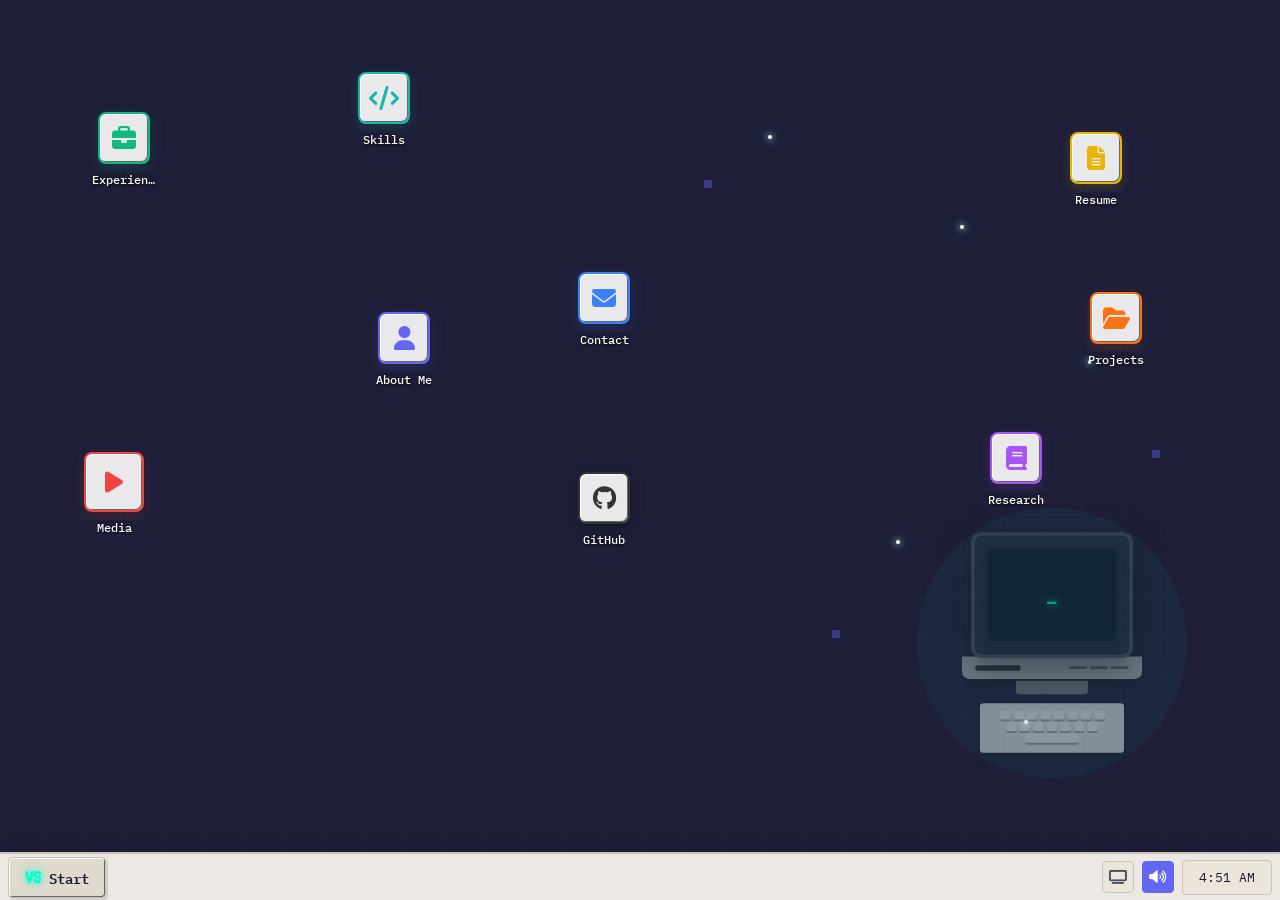
==== commit ed81b94c: "Mobile Fixes" ====
--- a/index.html
+++ b/index.html
@@ -4,7 +4,12 @@
     <link rel="shortcut icon" type="image/x-icon" href="./assets/icon.ico" />
     <meta charset="UTF-8" />
     <meta http-equiv="X-UA-Compatible" content="IE=edge" />
-    <meta name="viewport" content="width=device-width, initial-scale=1.0" />
+    <meta name="viewport" content="width=device-width, initial-scale=1.0, viewport-fit=cover, maximum-scale=1.0, user-scalable=no" />
+    
+    <!-- iOS Web App Capable -->
+    <meta name="apple-mobile-web-app-capable" content="yes" />
+    <meta name="apple-mobile-web-app-status-bar-style" content="black-translucent" />
+    <meta name="apple-mobile-web-app-title" content="VineetOS" />
 
     <!-- Primary Meta Tags -->
     <title>Vineet Saravanan | MIT CS, Data Science & Economics | Wagoo Co-Founder</title>
@@ -725,11 +730,26 @@
           <span>GitHub</span>
         </a>
       </div>
+      <div class="drawer-disclaimer">
+        <i class="fa-solid fa-desktop"></i>
+        <span>For the best experience, view on desktop</span>
+      </div>
       <div class="drawer-footer">
-        <a href="https://linkedin.com/in/vineet-saravanan" target="_blank" rel="noopener noreferrer"><i class="fa-brands fa-linkedin"></i></a>
-        <a href="https://github.com/VSPuzzler" target="_blank" rel="noopener noreferrer"><i class="fa-brands fa-github"></i></a>
-        <a href="https://www.youtube.com/vspuzzler" target="_blank" rel="noopener noreferrer"><i class="fa-brands fa-youtube"></i></a>
-        <a href="https://www.instagram.com/vineets.mp4/" target="_blank" rel="noopener noreferrer"><i class="fa-brands fa-instagram"></i></a>
+        <div class="drawer-clock" id="mobile-clock"></div>
+        <div class="drawer-controls">
+          <button class="drawer-control-btn" id="mobile-crt-toggle" title="Toggle CRT Effect">
+            <i class="fa-solid fa-tv"></i>
+          </button>
+          <button class="drawer-control-btn" id="mobile-sound-toggle" title="Toggle Sound">
+            <i class="fa-solid fa-volume-high"></i>
+          </button>
+        </div>
+        <div class="drawer-footer-icons">
+          <a href="https://linkedin.com/in/vineet-saravanan" target="_blank" rel="noopener noreferrer"><i class="fa-brands fa-linkedin"></i></a>
+          <a href="https://github.com/VSPuzzler" target="_blank" rel="noopener noreferrer"><i class="fa-brands fa-github"></i></a>
+          <a href="https://www.youtube.com/vspuzzler" target="_blank" rel="noopener noreferrer"><i class="fa-brands fa-youtube"></i></a>
+          <a href="https://www.instagram.com/vineets.mp4/" target="_blank" rel="noopener noreferrer"><i class="fa-brands fa-instagram"></i></a>
+        </div>
       </div>
     </div>
 
--- a/style.css
+++ b/style.css
@@ -21,12 +21,12 @@
   --accent-amber: #fbbf24;
   --accent-teal: #2dd4bf;
 
-  /* Window Chrome */
+  /* Window Chrome - SOLID COLORS (no gradients) */
   --window-bg: rgba(255, 255, 255, 0.85);
   --window-border: #c9c2b8;
   --window-shadow: 0 8px 32px rgba(0, 0, 0, 0.15);
-  --titlebar-bg: linear-gradient(180deg, #e8e2d8 0%, #d8d0c4 100%);
-  --titlebar-active: linear-gradient(180deg, #6366f1 0%, #4f46e5 100%);
+  --titlebar-bg: #e0dace;
+  --titlebar-active: #6366f1;
 
   /* Glass Effect */
   --glass-bg: rgba(255, 255, 255, 0.7);
@@ -63,6 +63,12 @@
   --z-menu: 600;
   --z-context: 700;
   --z-boot: 1000;
+
+  /* iOS Safe Areas */
+  --safe-area-top: env(safe-area-inset-top, 0px);
+  --safe-area-bottom: env(safe-area-inset-bottom, 0px);
+  --safe-area-left: env(safe-area-inset-left, 0px);
+  --safe-area-right: env(safe-area-inset-right, 0px);
 }
 
 /* ========================================
@@ -79,6 +85,8 @@
   font-size: 16px;
   -webkit-font-smoothing: antialiased;
   -moz-osx-font-smoothing: grayscale;
+  /* Prevent iOS text size adjustment */
+  -webkit-text-size-adjust: 100%;
 }
 
 body {
@@ -86,9 +94,18 @@
   background: var(--bg-primary);
   color: var(--text-primary);
   overflow: hidden;
+  /* Fix iOS 100vh issue - multiple fallbacks */
   height: 100vh;
+  height: calc(var(--vh, 1vh) * 100);
+  height: 100dvh;
   width: 100vw;
   cursor: default;
+  /* Prevent iOS tap highlight */
+  -webkit-tap-highlight-color: transparent;
+  /* Prevent pull-to-refresh on iOS */
+  overscroll-behavior: none;
+  /* Smooth touch scrolling */
+  touch-action: manipulation;
 }
 
 /* Retro Cursor on Interactive Elements */
@@ -255,13 +272,10 @@
   left: 0;
   width: 100%;
   height: 100%;
+  height: 100dvh;
   z-index: var(--z-wallpaper);
-  background: linear-gradient(135deg,
-    #1a1a2e 0%,
-    #16213e 25%,
-    #0f3460 50%,
-    #1a1a2e 100%
-  );
+  /* Solid color background - no gradients */
+  background: #1a1a2e;
 }
 
 .grid-pattern {
@@ -270,9 +284,10 @@
   left: 0;
   width: 100%;
   height: 100%;
+  /* Grid pattern using repeating background */
   background-image:
-    linear-gradient(rgba(0, 255, 208, 0.03) 1px, transparent 1px),
-    linear-gradient(90deg, rgba(0, 255, 208, 0.03) 1px, transparent 1px);
+    repeating-linear-gradient(0deg, rgba(0, 255, 208, 0.03) 0px, rgba(0, 255, 208, 0.03) 1px, transparent 1px, transparent 40px),
+    repeating-linear-gradient(90deg, rgba(0, 255, 208, 0.03) 0px, rgba(0, 255, 208, 0.03) 1px, transparent 1px, transparent 40px);
   background-size: 40px 40px;
   animation: gridMove 20s linear infinite;
 }
@@ -288,10 +303,8 @@
   left: 0;
   width: 100%;
   height: 100%;
-  background:
-    radial-gradient(ellipse at 20% 80%, rgba(99, 102, 241, 0.15) 0%, transparent 50%),
-    radial-gradient(ellipse at 80% 20%, rgba(168, 85, 247, 0.1) 0%, transparent 50%),
-    radial-gradient(ellipse at 50% 50%, rgba(0, 255, 208, 0.05) 0%, transparent 70%);
+  /* Subtle overlay without gradients - using semi-transparent solid color */
+  background: rgba(99, 102, 241, 0.05);
 }
 
 /* ========================================
@@ -323,7 +336,8 @@
 .computer-screen {
   width: 180px;
   height: 140px;
-  background: linear-gradient(145deg, #2a2a3e 0%, #1a1a28 100%);
+  /* Solid color - no gradient */
+  background: #222233;
   border-radius: 12px;
   border: 4px solid #4a4a5a;
   box-shadow:
@@ -339,7 +353,8 @@
   left: 15px;
   right: 15px;
   bottom: 15px;
-  background: linear-gradient(180deg, #0a1628 0%, #0d1f35 100%);
+  /* Solid color - no gradient */
+  background: #0c1a2a;
   border-radius: 4px;
   display: flex;
   align-items: center;
@@ -378,7 +393,8 @@
 .computer-base {
   width: 200px;
   height: 25px;
-  background: linear-gradient(180deg, #d4d4d4 0%, #a8a8a8 50%, #888888 100%);
+  /* Solid color - no gradient */
+  background: #b0b0b0;
   border-radius: 0 0 8px 8px;
   margin-top: -2px;
   display: flex;
@@ -411,14 +427,16 @@
 .computer-stand {
   width: 80px;
   height: 15px;
-  background: linear-gradient(180deg, #888888 0%, #666666 100%);
+  /* Solid color - no gradient */
+  background: #777777;
   border-radius: 0 0 4px 4px;
   margin-top: 2px;
 }
 
 .keyboard {
   width: 160px;
-  background: linear-gradient(180deg, #e8e8e8 0%, #c8c8c8 100%);
+  /* Solid color - no gradient */
+  background: #d8d8d8;
   border-radius: 4px;
   padding: 8px;
   margin-top: 10px;
@@ -435,7 +453,8 @@
 .key-row span {
   width: 12px;
   height: 10px;
-  background: linear-gradient(180deg, #f5f5f5 0%, #d5d5d5 100%);
+  /* Solid color - no gradient */
+  background: #e8e8e8;
   border-radius: 2px;
   box-shadow: 0 2px 0 #999;
 }
@@ -451,7 +470,9 @@
   transform: translate(-50%, -50%);
   width: 300px;
   height: 300px;
-  background: radial-gradient(circle, rgba(0, 255, 208, 0.15) 0%, transparent 70%);
+  /* Semi-transparent solid color instead of gradient */
+  background: rgba(0, 255, 208, 0.08);
+  border-radius: 50%;
   pointer-events: none;
   animation: glowPulse 3s ease-in-out infinite;
 }
@@ -518,6 +539,7 @@
   position: relative;
   width: 100%;
   height: calc(100vh - 48px);
+  height: calc(100dvh - 48px);
   z-index: var(--z-desktop);
   padding: var(--space-lg);
   overflow: hidden;
@@ -566,7 +588,8 @@
   display: flex;
   align-items: center;
   justify-content: center;
-  background: linear-gradient(135deg, rgba(255,255,255,0.95) 0%, rgba(255,255,255,0.8) 100%);
+  /* Solid color - no gradient */
+  background: rgba(255, 255, 255, 0.9);
   border: 2px solid var(--window-border);
   border-radius: var(--radius-md);
   box-shadow: var(--retro-outset), 0 4px 12px rgba(0,0,0,0.15);
@@ -770,6 +793,7 @@
   left: 0 !important;
   width: 100% !important;
   height: calc(100vh - 48px) !important;
+  height: calc(100dvh - 48px) !important;
   border-radius: 0;
   max-width: none;
   max-height: none;
@@ -834,17 +858,20 @@
 }
 
 .minimize-btn {
-  background: linear-gradient(180deg, #fde047 0%, #eab308 100%);
+  /* Solid color - no gradient */
+  background: #facc15;
   color: #854d0e;
 }
 
 .maximize-btn {
-  background: linear-gradient(180deg, #4ade80 0%, #22c55e 100%);
+  /* Solid color - no gradient */
+  background: #4ade80;
   color: #166534;
 }
 
 .close-btn {
-  background: linear-gradient(180deg, #f87171 0%, #ef4444 100%);
+  /* Solid color - no gradient */
+  background: #f87171;
   color: #7f1d1d;
 }
 
@@ -877,13 +904,15 @@
 }
 
 .window-content::-webkit-scrollbar-thumb {
-  background: linear-gradient(180deg, #d1d1d1 0%, #a1a1a1 100%);
+  /* Solid color - no gradient */
+  background: #b8b8b8;
   border: 1px solid #888;
   border-radius: 2px;
 }
 
 .window-content::-webkit-scrollbar-thumb:hover {
-  background: linear-gradient(180deg, #b1b1b1 0%, #818181 100%);
+  /* Solid color - no gradient */
+  background: #999999;
 }
 
 /* ========================================
@@ -910,10 +939,8 @@
 .about-intro h1 {
   font-family: var(--font-retro);
   font-size: 2.5rem;
-  background: linear-gradient(135deg, var(--accent-secondary) 0%, var(--accent-tertiary) 100%);
-  -webkit-background-clip: text;
-  -webkit-text-fill-color: transparent;
-  background-clip: text;
+  /* Solid color - no gradient */
+  color: var(--accent-secondary);
   margin-bottom: var(--space-xs);
 }
 
@@ -975,7 +1002,8 @@
   align-items: flex-start;
   gap: var(--space-md);
   padding: var(--space-md);
-  background: linear-gradient(135deg, rgba(99, 102, 241, 0.1) 0%, rgba(168, 85, 247, 0.1) 100%);
+  /* Solid color - no gradient */
+  background: rgba(99, 102, 241, 0.1);
   border: 1px solid rgba(99, 102, 241, 0.2);
   border-radius: var(--radius-md);
 }
@@ -1104,7 +1132,8 @@
   display: flex;
   align-items: center;
   justify-content: center;
-  background: linear-gradient(135deg, var(--accent-secondary) 0%, var(--accent-tertiary) 100%);
+  /* Solid color - no gradient */
+  background: var(--accent-secondary);
   border-radius: var(--radius-sm);
   color: #fff;
   flex-shrink: 0;
@@ -1167,7 +1196,8 @@
   text-transform: uppercase;
   letter-spacing: 0.05em;
   color: #fff;
-  background: linear-gradient(135deg, var(--accent-secondary) 0%, var(--accent-tertiary) 100%);
+  /* Solid color - no gradient */
+  background: var(--accent-secondary);
   padding: 4px 10px;
   border-radius: var(--radius-sm);
   margin-bottom: var(--space-sm);
@@ -1293,11 +1323,13 @@
 }
 
 .media-icon.youtube {
-  background: linear-gradient(135deg, #ff0000 0%, #cc0000 100%);
+  /* Solid color - no gradient */
+  background: #ff0000;
 }
 
 .media-icon.instagram {
-  background: linear-gradient(135deg, #f09433 0%, #e6683c 25%, #dc2743 50%, #cc2366 75%, #bc1888 100%);
+  /* Solid color - no gradient */
+  background: #e1306c;
 }
 
 .media-info h3 {
@@ -1417,7 +1449,8 @@
   align-items: center;
   gap: var(--space-sm);
   padding: var(--space-md) var(--space-lg);
-  background: linear-gradient(135deg, var(--accent-secondary) 0%, var(--accent-tertiary) 100%);
+  /* Solid color - no gradient */
+  background: var(--accent-secondary);
   color: #fff;
   text-decoration: none;
   font-family: var(--font-mono);
@@ -1490,12 +1523,14 @@
   left: 0;
   width: 100%;
   height: 48px;
-  background: linear-gradient(180deg, rgba(255,255,255,0.95) 0%, rgba(240,235,225,0.95) 100%);
+  /* Solid color - no gradient */
+  background: rgba(248, 244, 238, 0.95);
   backdrop-filter: blur(var(--glass-blur));
   border-top: 2px solid var(--window-border);
   display: flex;
   align-items: center;
   padding: 0 var(--space-sm);
+  padding-bottom: var(--safe-area-bottom);
   z-index: var(--z-taskbar);
   box-shadow: 0 -4px 20px rgba(0,0,0,0.1);
 }
@@ -1505,7 +1540,8 @@
   align-items: center;
   gap: var(--space-sm);
   padding: var(--space-sm) var(--space-md);
-  background: linear-gradient(180deg, #e8e2d8 0%, #d8d0c4 100%);
+  /* Solid color - no gradient */
+  background: #e0d9ce;
   border: 1px solid var(--window-border);
   border-radius: var(--radius-sm);
   font-family: var(--font-mono);
@@ -1517,12 +1553,14 @@
 }
 
 #start-btn:hover {
-  background: linear-gradient(180deg, var(--accent-secondary) 0%, #4f46e5 100%);
+  /* Solid color - no gradient */
+  background: var(--accent-secondary);
   color: #fff;
 }
 
 #start-btn.active {
-  background: linear-gradient(180deg, var(--accent-secondary) 0%, #4f46e5 100%);
+  /* Solid color - no gradient */
+  background: var(--accent-secondary);
   color: #fff;
   box-shadow: inset 1px 1px 2px rgba(0,0,0,0.2);
 }
@@ -1667,7 +1705,8 @@
   align-items: center;
   gap: var(--space-md);
   padding: var(--space-lg);
-  background: linear-gradient(135deg, var(--accent-secondary) 0%, var(--accent-tertiary) 100%);
+  /* Solid color - no gradient */
+  background: var(--accent-secondary);
   color: #fff;
 }
 
--- a/mediaqueries.css
+++ b/mediaqueries.css
@@ -12,17 +12,54 @@
   left: 0;
   width: 100%;
   height: 100%;
-  background: linear-gradient(135deg, #1a1a2e 0%, #16213e 50%, #0f3460 100%);
-  z-index: 100;
+  height: 100dvh;
+  /* Semi-transparent background so wallpaper shows through */
+  background: rgba(26, 26, 46, 0.85);
+  backdrop-filter: blur(2px);
+  z-index: 200;
   overflow-y: auto;
+  -webkit-overflow-scrolling: touch;
   padding: var(--space-lg);
-  padding-bottom: 100px;
+  padding-top: calc(var(--space-lg) + var(--safe-area-top));
+  padding-bottom: calc(100px + var(--safe-area-bottom));
+  padding-left: calc(var(--space-lg) + var(--safe-area-left));
+  padding-right: calc(var(--space-lg) + var(--safe-area-right));
+}
+
+/* Show mobile drawer by default on mobile screens */
+@media screen and (max-width: 768px) {
+  #mobile-drawer {
+    display: block !important;
+  }
+  
+  #mobile-drawer.hidden {
+    display: none !important;
+  }
 }
 
 .drawer-header {
   text-align: center;
   padding: var(--space-xl) 0;
   margin-bottom: var(--space-lg);
+  position: relative;
+  z-index: 10;
+  background: rgba(26, 26, 46, 0.3);
+  backdrop-filter: blur(4px);
+  border-radius: var(--radius-lg);
+  margin: 0 auto var(--space-lg);
+  padding: var(--space-lg);
+  max-width: 90%;
+}
+
+.drawer-header::after {
+  content: '';
+  position: absolute;
+  bottom: 0;
+  left: 50%;
+  transform: translateX(-50%);
+  width: 80%;
+  height: 1px;
+  background: rgba(0, 255, 208, 0.3);
 }
 
 .drawer-avatar {
@@ -38,12 +75,9 @@
 .drawer-header h2 {
   font-family: var(--font-retro);
   font-size: 2rem;
-  color: #fff;
   margin-bottom: var(--space-xs);
-  background: linear-gradient(135deg, var(--accent-primary) 0%, var(--accent-secondary) 100%);
-  -webkit-background-clip: text;
-  -webkit-text-fill-color: transparent;
-  background-clip: text;
+  /* Solid color - no gradient */
+  color: var(--accent-primary);
 }
 
 .drawer-header p {
@@ -58,6 +92,8 @@
   gap: var(--space-md);
   max-width: 400px;
   margin: 0 auto;
+  position: relative;
+  z-index: 10;
 }
 
 .drawer-app {
@@ -66,22 +102,22 @@
   align-items: center;
   gap: var(--space-sm);
   padding: var(--space-lg) var(--space-sm);
-  background: rgba(255, 255, 255, 0.05);
-  border: 1px solid rgba(255, 255, 255, 0.1);
+  background: rgba(255, 255, 255, 0.08);
+  backdrop-filter: blur(4px);
+  border: 1px solid rgba(255, 255, 255, 0.15);
   border-radius: var(--radius-lg);
   color: #fff;
   text-decoration: none;
   transition: all 0.2s ease;
   font-family: var(--font-mono);
   font-size: 0.75rem;
+  box-shadow: 0 4px 12px rgba(0, 0, 0, 0.2);
 }
 
 .drawer-app i {
   font-size: 1.5rem;
-  background: linear-gradient(135deg, var(--accent-secondary) 0%, var(--accent-tertiary) 100%);
-  -webkit-background-clip: text;
-  -webkit-text-fill-color: transparent;
-  background-clip: text;
+  /* Solid color - no gradient */
+  color: var(--accent-secondary);
 }
 
 .drawer-app:hover,
@@ -97,10 +133,35 @@
 }
 
 .drawer-app.external i {
-  background: linear-gradient(135deg, var(--accent-primary) 0%, var(--accent-teal) 100%);
-  -webkit-background-clip: text;
-  -webkit-text-fill-color: transparent;
-  background-clip: text;
+  /* Solid color - no gradient */
+  color: var(--accent-primary);
+}
+
+.drawer-disclaimer {
+  position: fixed;
+  bottom: calc(220px + var(--safe-area-bottom));
+  left: 50%;
+  transform: translateX(-50%);
+  display: flex;
+  align-items: center;
+  gap: var(--space-xs);
+  padding: var(--space-xs) var(--space-md);
+  background: rgba(99, 102, 241, 0.25);
+  backdrop-filter: blur(6px);
+  border: 1px solid rgba(99, 102, 241, 0.4);
+  border-radius: var(--radius-md);
+  font-family: var(--font-mono);
+  font-size: 0.7rem;
+  color: rgba(255, 255, 255, 0.8);
+  z-index: 15;
+  white-space: nowrap;
+  box-shadow: 0 2px 12px rgba(99, 102, 241, 0.3);
+  pointer-events: none;
+}
+
+.drawer-disclaimer i {
+  font-size: 0.75rem;
+  color: var(--accent-secondary);
 }
 
 .drawer-footer {
@@ -109,10 +170,33 @@
   left: 0;
   width: 100%;
   display: flex;
+  flex-direction: column;
+  align-items: center;
+  gap: var(--space-md);
+  padding: var(--space-lg);
+  padding-bottom: calc(var(--space-lg) + var(--safe-area-bottom));
+  /* Semi-transparent with blur for glass effect */
+  background: rgba(26, 26, 46, 0.85);
+  backdrop-filter: blur(8px);
+  border-top: 1px solid rgba(0, 255, 208, 0.2);
+  z-index: 10;
+}
+
+.drawer-clock {
+  font-family: var(--font-mono);
+  font-size: 0.875rem;
+  color: rgba(255, 255, 255, 0.7);
+  padding: var(--space-xs) var(--space-md);
+  background: rgba(255, 255, 255, 0.05);
+  border: 1px solid rgba(255, 255, 255, 0.1);
+  border-radius: var(--radius-sm);
+}
+
+.drawer-footer-icons {
+  display: flex;
   justify-content: center;
   gap: var(--space-lg);
-  padding: var(--space-lg);
-  background: linear-gradient(180deg, transparent 0%, rgba(26, 26, 46, 0.95) 50%);
+  width: 100%;
 }
 
 .drawer-footer a {
@@ -136,6 +220,36 @@
   box-shadow: 0 8px 20px rgba(99, 102, 241, 0.4);
 }
 
+.drawer-controls {
+  display: flex;
+  justify-content: center;
+  gap: var(--space-md);
+  margin-top: var(--space-sm);
+}
+
+.drawer-control-btn {
+  width: 40px;
+  height: 40px;
+  display: flex;
+  align-items: center;
+  justify-content: center;
+  background: rgba(255, 255, 255, 0.1);
+  border: 1px solid rgba(255, 255, 255, 0.2);
+  border-radius: var(--radius-sm);
+  color: #fff;
+  font-size: 1rem;
+  transition: all 0.2s ease;
+  cursor: pointer;
+}
+
+.drawer-control-btn:hover,
+.drawer-control-btn.active {
+  background: var(--accent-secondary);
+  border-color: var(--accent-secondary);
+  transform: translateY(-2px);
+  box-shadow: 0 4px 12px rgba(99, 102, 241, 0.4);
+}
+
 /* ========================================
    Mobile Content Panel
    ======================================== */
@@ -146,6 +260,7 @@
   left: 0;
   width: 100%;
   height: 100%;
+  height: 100dvh;
   background: var(--bg-primary);
   z-index: 200;
   display: flex;
@@ -169,7 +284,9 @@
   align-items: center;
   gap: var(--space-md);
   padding: var(--space-md) var(--space-lg);
-  background: linear-gradient(135deg, var(--accent-secondary) 0%, var(--accent-tertiary) 100%);
+  padding-top: calc(var(--space-md) + var(--safe-area-top));
+  /* Solid color - no gradient */
+  background: var(--accent-secondary);
   color: #fff;
   flex-shrink: 0;
 }
@@ -201,7 +318,9 @@
 #mobile-content-body {
   flex: 1;
   overflow-y: auto;
+  -webkit-overflow-scrolling: touch;
   padding: var(--space-lg);
+  padding-bottom: calc(var(--space-lg) + var(--safe-area-bottom));
   background: rgba(255, 255, 255, 0.5);
 }
 
@@ -354,21 +473,82 @@
     font-size: 0.75rem;
   }
 
-  /* Hide wallpaper character on mobile */
+  /* Show wallpaper character on mobile (smaller, more visible) */
   .wallpaper-character {
+    display: block !important;
+    visibility: visible !important;
+    bottom: 12% !important;
+    right: 2% !important;
+    transform: scale(0.55) !important;
+    opacity: 0.8 !important;
+    z-index: 1 !important;
+    pointer-events: none;
+  }
+  
+  .retro-computer {
+    display: flex !important;
+    visibility: visible !important;
+  }
+  
+  .computer-screen,
+  .computer-base,
+  .computer-stand,
+  .keyboard {
+    display: block !important;
+    visibility: visible !important;
+    opacity: 1 !important;
+  }
+
+  /* Show floating elements on mobile (more visible) */
+  .floating-elements {
+    display: block !important;
+    z-index: 1;
+  }
+
+  .floating-star,
+  .floating-pixel {
+    opacity: 0.6;
+  }
+
+  /* Ensure wallpaper background is visible on mobile */
+  #desktop-wallpaper {
+    display: block !important;
+    z-index: 0;
+  }
+
+  .grid-pattern {
+    opacity: 0.7;
+  }
+
+  .gradient-overlay {
+    opacity: 0.9;
+  }
+  
+  /* Make sure mobile drawer doesn't completely block the computer */
+  #mobile-drawer {
+    background: rgba(26, 26, 46, 0.7) !important;
+  }
+}
+
+/* ========================================
+   Small Mobile (<480px)
+   ======================================== */
+
+@media screen and (max-width: 480px) {
+  .drawer-disclaimer {
+    font-size: 0.65rem;
+    padding: var(--space-xs) var(--space-sm);
+    bottom: calc(180px + var(--safe-area-bottom));
+  }
+  
+  .drawer-disclaimer span {
     display: none;
   }
-
-  .floating-elements {
-    display: none;
-  }
-}
-
-/* ========================================
-   Small Mobile (<480px)
-   ======================================== */
-
-@media screen and (max-width: 480px) {
+  
+  .drawer-disclaimer::after {
+    content: 'View on desktop for the best experience';
+  }
+
   .drawer-apps {
     grid-template-columns: repeat(3, 1fr);
     gap: var(--space-sm);
@@ -637,7 +817,7 @@
 
 @media screen and (max-width: 900px) and (orientation: landscape) {
   #mobile-drawer {
-    padding-top: var(--space-md);
+    padding-top: calc(var(--space-md) + var(--safe-area-top));
   }
 
   .drawer-header {
@@ -665,6 +845,7 @@
 
   .drawer-footer {
     padding: var(--space-sm);
+    padding-bottom: calc(var(--space-sm) + var(--safe-area-bottom));
   }
 
   .drawer-footer a {
@@ -672,3 +853,159 @@
     height: 40px;
   }
 }
+
+/* ========================================
+   iPhone Specific Fixes
+   ======================================== */
+
+/* iPhone SE, iPhone 8 and smaller (375px width) */
+@media screen and (max-width: 375px) {
+  .drawer-apps {
+    grid-template-columns: repeat(3, 1fr);
+    gap: var(--space-sm);
+  }
+  
+  .drawer-app {
+    padding: var(--space-sm) var(--space-xs);
+  }
+  
+  .drawer-app i {
+    font-size: 1.2rem;
+  }
+  
+  .drawer-app span {
+    font-size: 0.6rem;
+  }
+  
+  .drawer-avatar {
+    width: 70px;
+    height: 70px;
+  }
+  
+  .drawer-header h2 {
+    font-size: 1.4rem;
+  }
+  
+  .drawer-header p {
+    font-size: 0.75rem;
+  }
+  
+  #mobile-content-body {
+    padding: var(--space-md);
+  }
+  
+  #mobile-content-body .about-intro h1 {
+    font-size: 1.3rem;
+  }
+  
+  #mobile-content-body .about-avatar {
+    width: 80px;
+    height: 80px;
+  }
+  
+  .mobile-content-header {
+    padding: var(--space-sm) var(--space-md);
+    padding-top: calc(var(--space-sm) + var(--safe-area-top));
+  }
+  
+  #mobile-content-title {
+    font-size: 1rem;
+  }
+  
+  #mobile-back-btn {
+    width: 36px;
+    height: 36px;
+    font-size: 1rem;
+  }
+}
+
+/* iPhone Pro Max and larger phones (430px+) */
+@media screen and (min-width: 390px) and (max-width: 768px) {
+  .drawer-apps {
+    grid-template-columns: repeat(3, 1fr);
+    gap: var(--space-md);
+    max-width: 340px;
+  }
+  
+  .drawer-app {
+    padding: var(--space-lg) var(--space-md);
+  }
+  
+  .drawer-app i {
+    font-size: 1.75rem;
+  }
+  
+  .drawer-avatar {
+    width: 90px;
+    height: 90px;
+  }
+}
+
+/* iOS Touch Improvements */
+@supports (-webkit-touch-callout: none) {
+  /* iOS-specific styles */
+  body {
+    /* Prevent iOS rubber-band scrolling on body */
+    position: fixed;
+    width: 100%;
+  }
+  
+  #mobile-drawer,
+  #mobile-content-body,
+  .window-content {
+    /* Enable momentum scrolling */
+    -webkit-overflow-scrolling: touch;
+  }
+  
+  /* Improve touch targets for iOS */
+  .drawer-app {
+    min-height: 44px;
+    min-width: 44px;
+  }
+  
+  .drawer-footer a {
+    min-height: 44px;
+    min-width: 44px;
+  }
+  
+  #mobile-back-btn {
+    min-height: 44px;
+    min-width: 44px;
+  }
+  
+  .social-links a {
+    min-height: 44px;
+    min-width: 44px;
+  }
+  
+  .contact-card {
+    min-height: 60px;
+  }
+  
+  .project-link,
+  .pub-link,
+  .media-link {
+    min-height: 44px;
+    display: inline-flex;
+    align-items: center;
+  }
+}
+
+/* Dynamic Island / Notch Support for iPhone 14 Pro+ */
+@supports (padding: max(0px)) {
+  #mobile-drawer {
+    padding-top: max(var(--space-lg), calc(var(--safe-area-top) + var(--space-md)));
+  }
+  
+  .mobile-content-header {
+    padding-top: max(var(--space-md), calc(var(--safe-area-top) + var(--space-sm)));
+  }
+  
+  .drawer-footer {
+    padding-bottom: max(var(--space-lg), calc(var(--safe-area-bottom) + var(--space-sm)));
+  }
+  
+  #mobile-content-body {
+    padding-bottom: max(var(--space-lg), calc(var(--safe-area-bottom) + var(--space-md)));
+  }
+}
